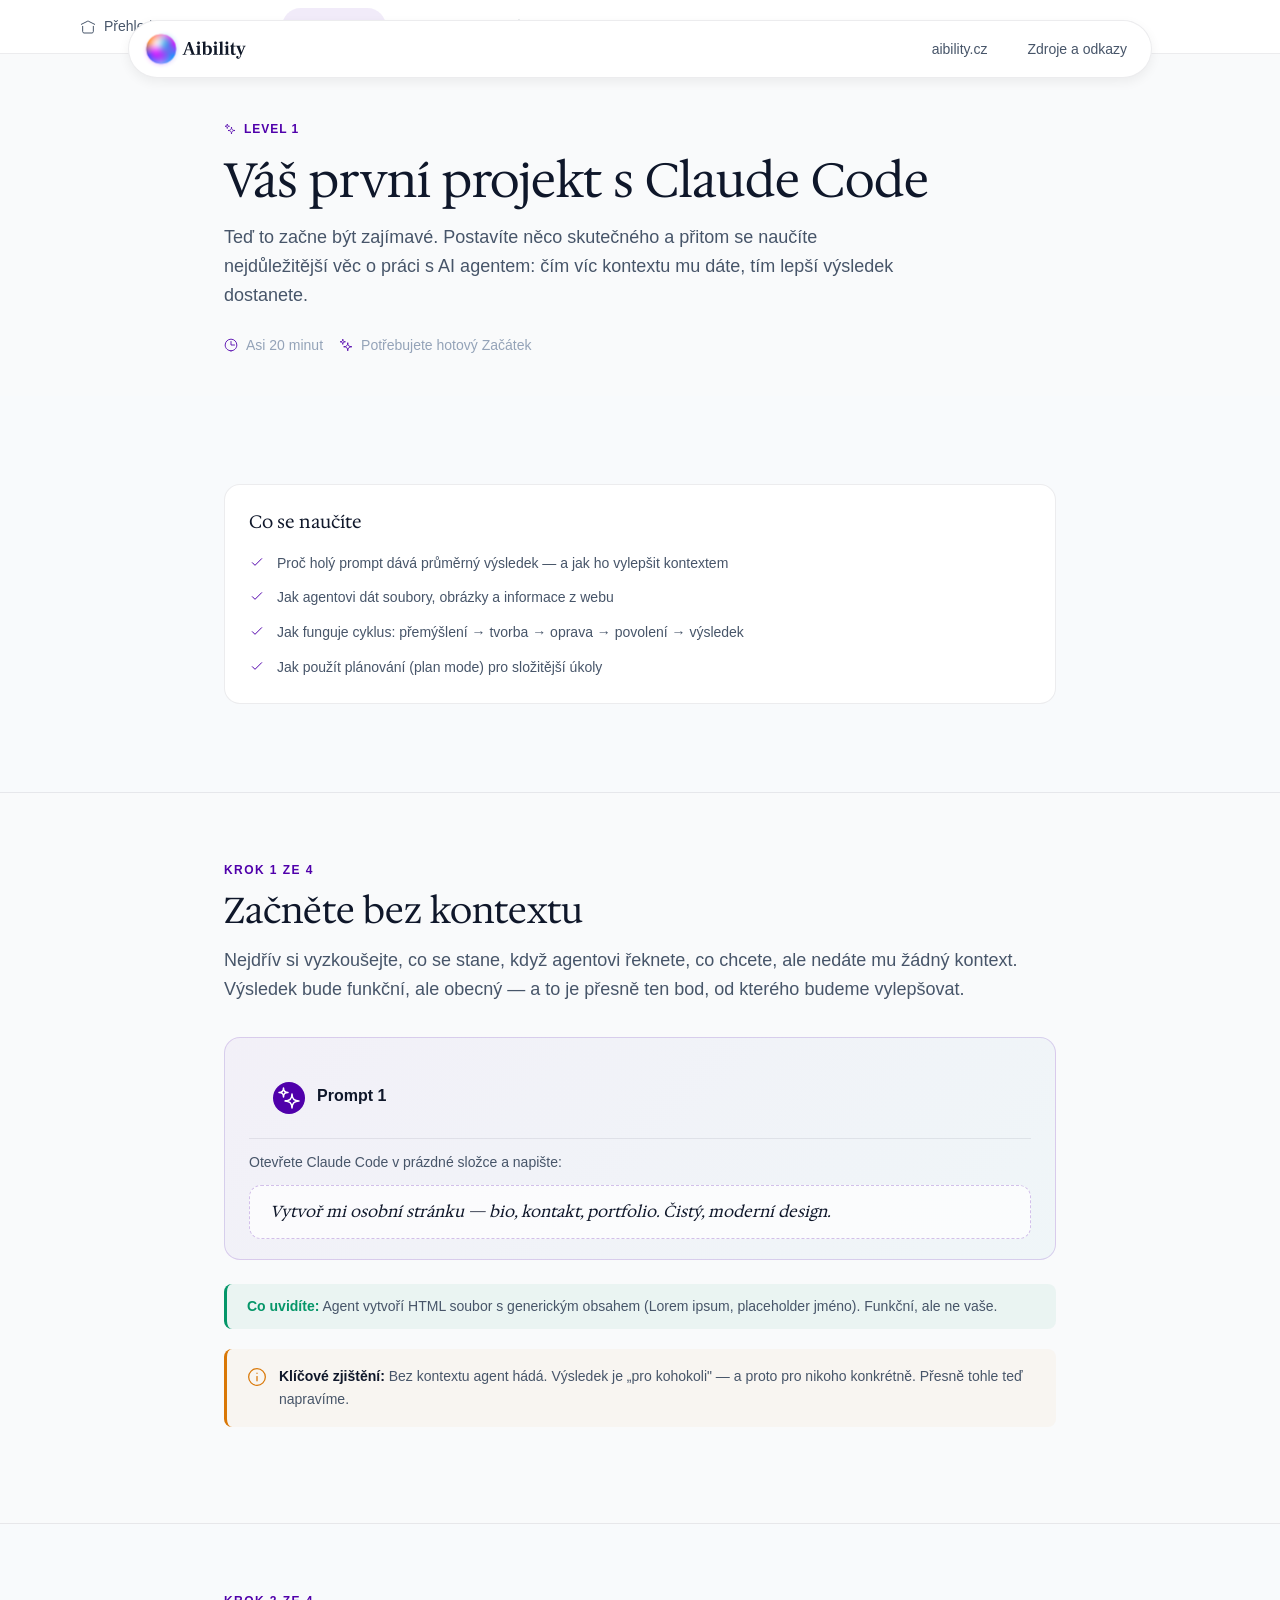
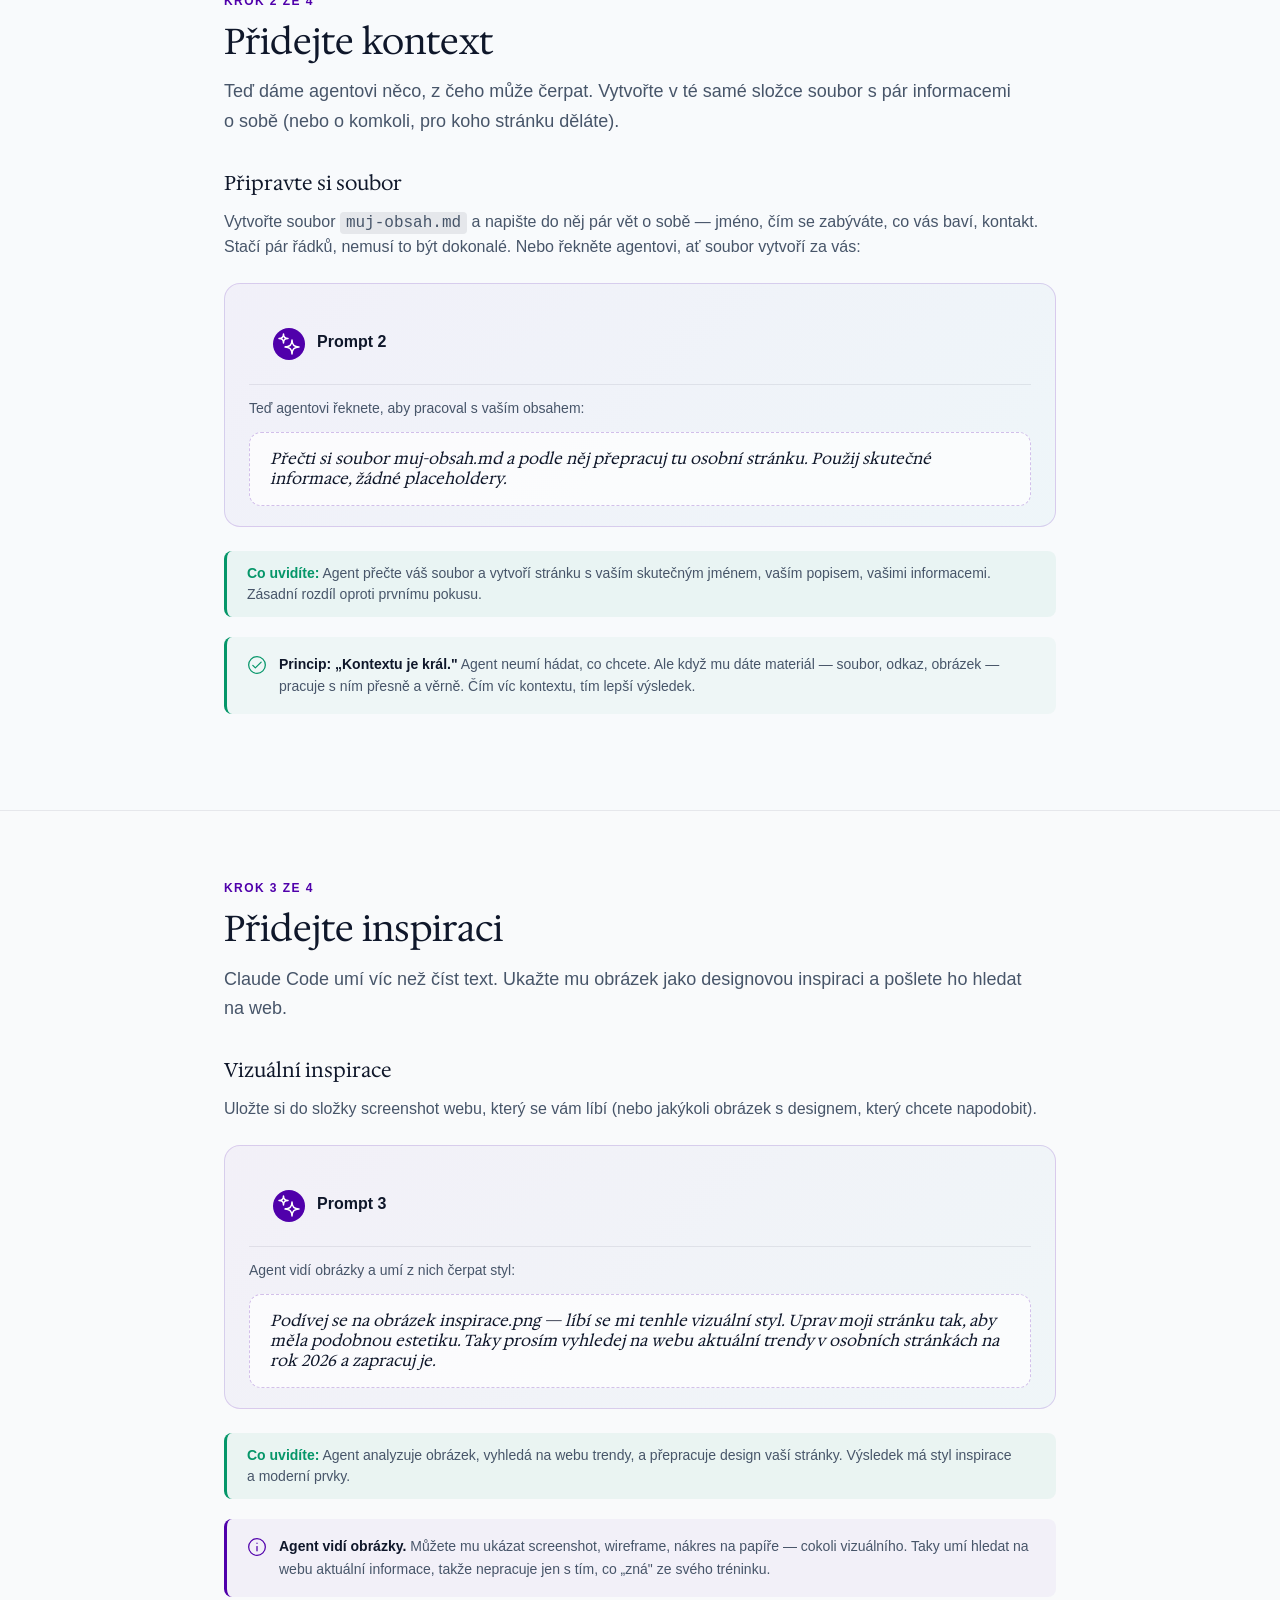
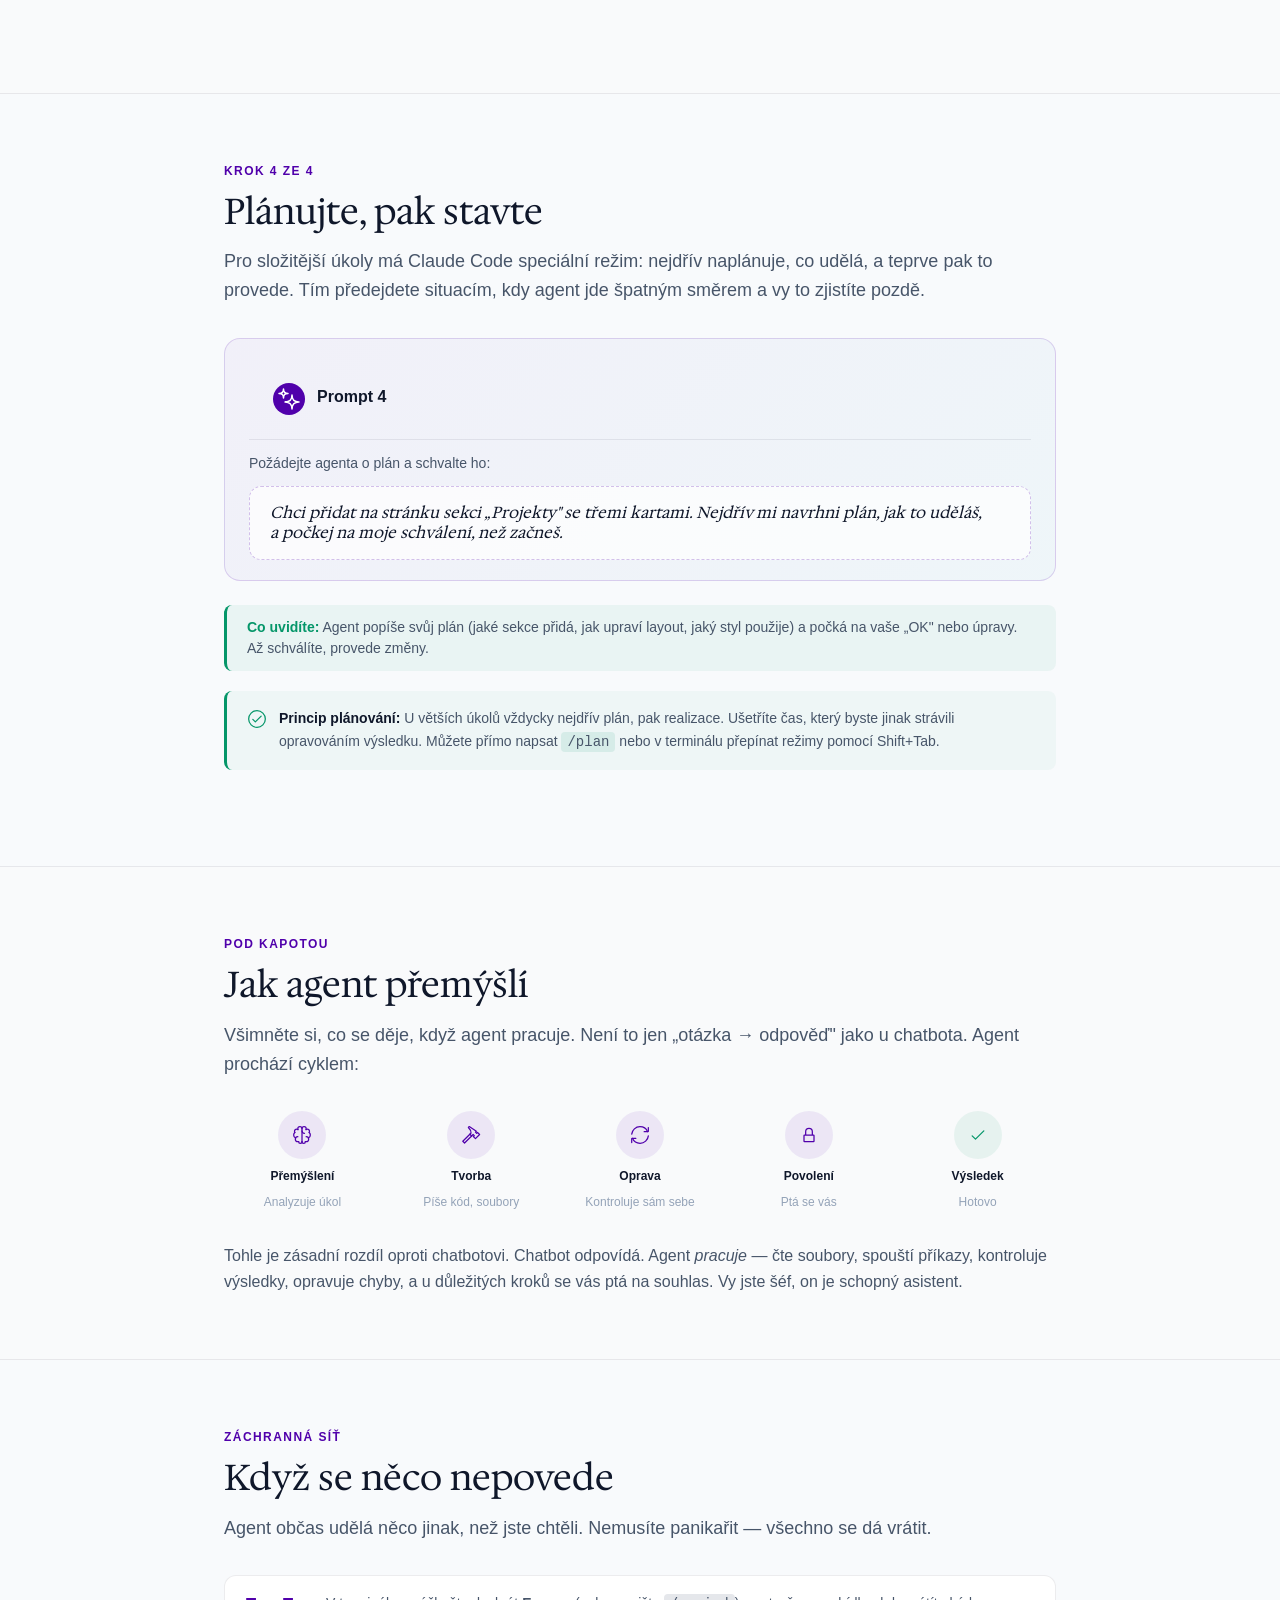
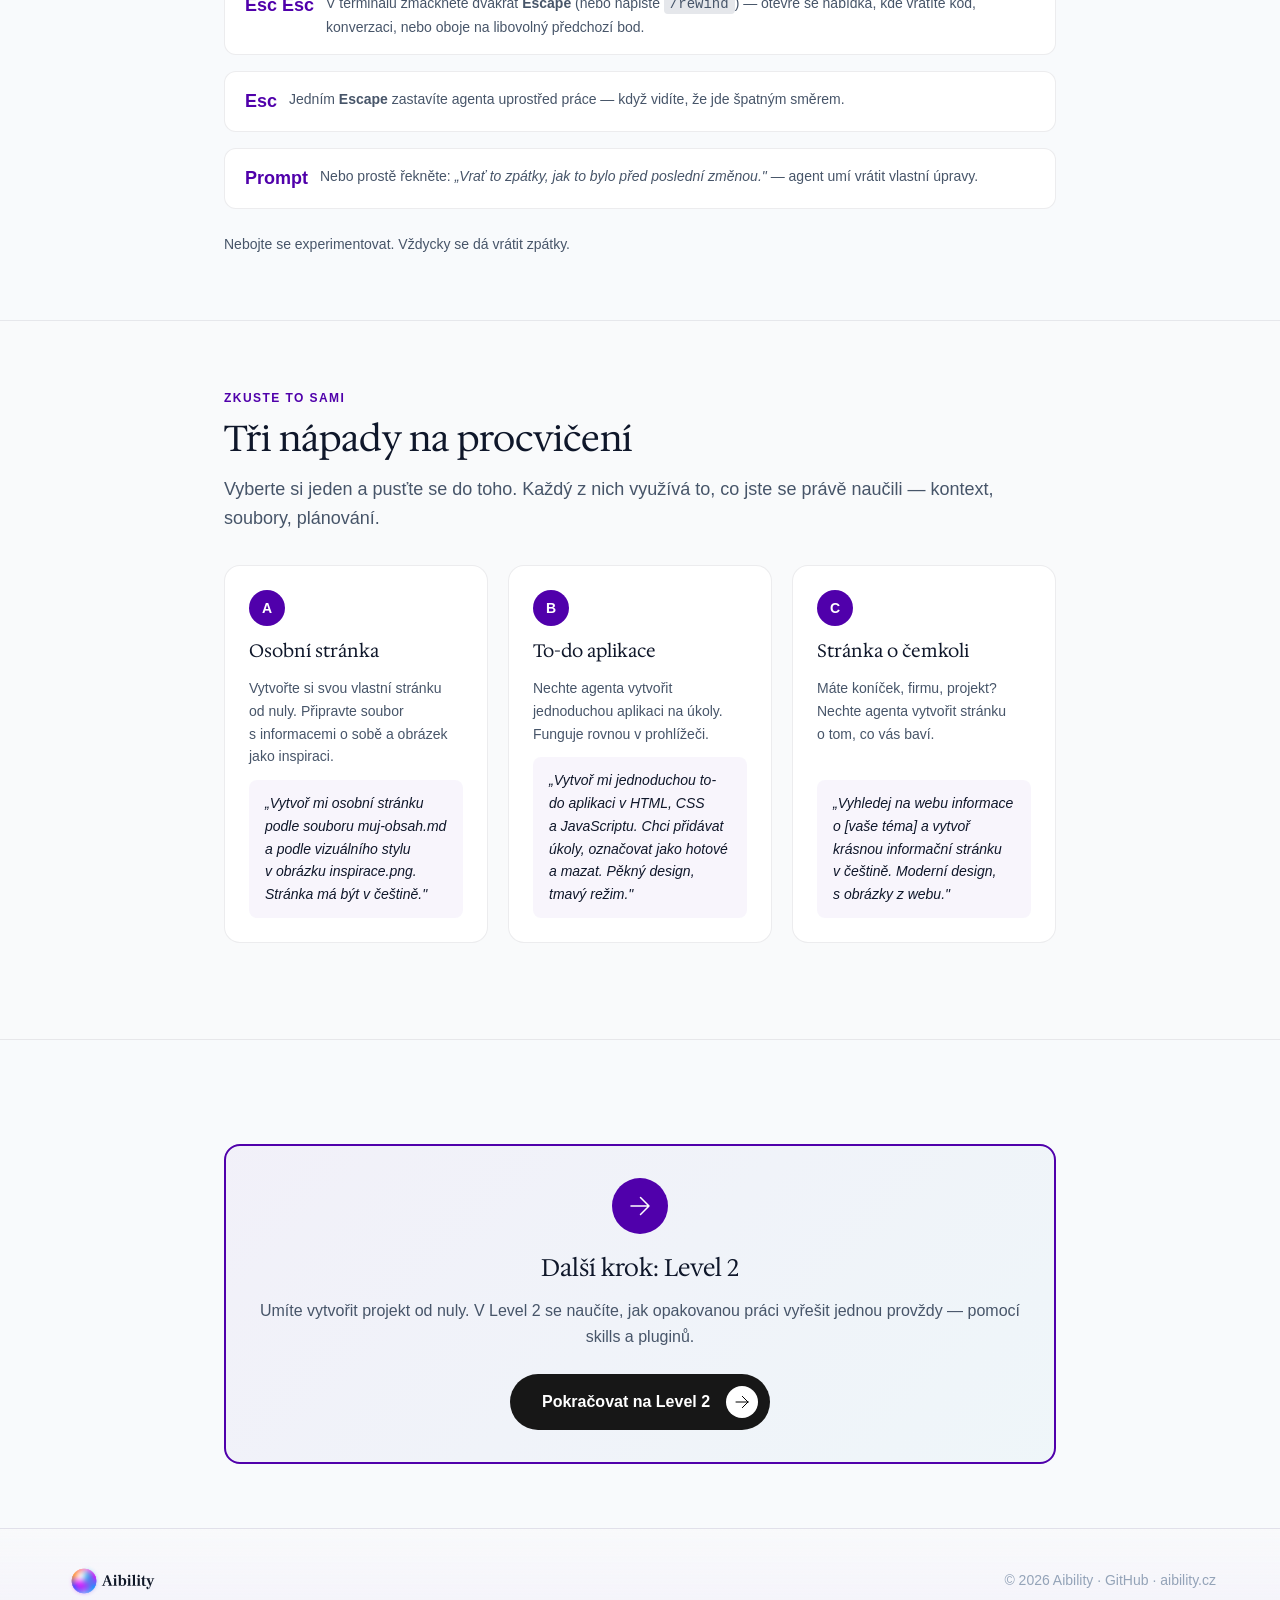
==== site/level-1/index.html @ 4fa399ca "fix(site): remove sticky positioning from site-nav The site-nav was sticky at top:60px but the heade" ====
<!DOCTYPE html>
<html lang="cs">
<head>
    <meta charset="UTF-8">
    <meta name="viewport" content="width=device-width, initial-scale=1.0">

    <title>Level 1: První projekt — Naučte se Claude Code | Aibility</title>
    <meta name="description" content="Za deset minut postavíte něco skutečného s Claude Code. Naučíte se, proč záleží na kontextu a jak agent přemýšlí.">

    <link rel="preload" href="../assets/css/styles.css" as="style">
    <link rel="preload" href="../assets/css/iconoir.css" as="style">
    <link rel="preconnect" href="https://fonts.googleapis.com">
    <link rel="preconnect" href="https://fonts.gstatic.com" crossorigin>

    <link rel="icon" type="image/png" href="../favicon.png" sizes="32x32">
    <link rel="apple-touch-icon" href="../apple-touch-icon.png">
    <meta name="theme-color" content="#0B1221">

    <meta property="og:type" content="website">
    <meta property="og:title" content="Level 1: První projekt — Naučte se Claude Code">
    <meta property="og:description" content="Za deset minut postavíte něco skutečného s Claude Code.">
    <meta property="og:site_name" content="Aibility">
    <meta property="og:locale" content="cs_CZ">

    <link href="https://fonts.googleapis.com/css2?family=Google+Sans+Flex:wght@400;500;600;700;800&family=Hedvig+Letters+Serif:opsz@12..24&display=swap" rel="stylesheet" media="print" onload="this.media='all'">
    <noscript>
        <link href="https://fonts.googleapis.com/css2?family=Google+Sans+Flex:wght@400;500;600;700;800&family=Hedvig+Letters+Serif:opsz@12..24&display=swap" rel="stylesheet">
    </noscript>

    <link rel="stylesheet" href="../assets/css/styles.css">
    <link rel="stylesheet" href="../assets/css/iconoir.css">

    <style>
        /* Site navigation */
        .site-nav { background: var(--color-bg-card); border-bottom: 1px solid var(--color-border); padding: var(--space-2) 0; }
        .site-nav__list { display: flex; gap: var(--space-1); list-style: none; margin: 0; padding: 0; overflow-x: auto; -webkit-overflow-scrolling: touch; }
        .site-nav__link { display: inline-flex; align-items: center; gap: var(--space-2); padding: var(--space-2) var(--space-4); border-radius: var(--radius-full); color: var(--color-text-secondary); font-size: var(--text-sm); font-weight: var(--font-medium); white-space: nowrap; transition: all var(--transition-fast); text-decoration: none; }
        .site-nav__link:hover { color: var(--color-text-primary); background: var(--color-bg-secondary); }
        .site-nav__link.is-active { color: var(--color-accent-primary); background: rgba(80, 0, 171, 0.08); font-weight: var(--font-semibold); }
        .site-nav__link i { font-size: var(--text-base); }

        /* Page hero */
        .page-hero { padding: var(--space-16) 0 var(--space-10); background: var(--color-bg-primary); }
        .page-hero__container { max-width: 880px; margin: 0 auto; padding: 0 var(--space-6); }
        .page-hero__eyebrow { display: inline-flex; align-items: center; gap: var(--space-2); color: var(--color-accent-primary); font-size: var(--text-xs); font-weight: var(--font-semibold); letter-spacing: 0.08em; text-transform: uppercase; margin-bottom: var(--space-4); }
        .page-hero__title { font-family: var(--font-family-headings); font-size: clamp(2rem, 4vw, 3rem); line-height: var(--leading-tight); color: var(--color-text-primary); margin: 0 0 var(--space-4); font-weight: var(--font-normal); }
        .page-hero__lead { font-size: var(--text-lg); line-height: var(--leading-relaxed); color: var(--color-text-secondary); margin: 0 0 var(--space-6); max-width: 680px; }
        .page-hero__meta { display: flex; flex-wrap: wrap; gap: var(--space-4); color: var(--color-text-tertiary); font-size: var(--text-sm); }
        .page-hero__meta-item { display: inline-flex; align-items: center; gap: var(--space-2); }
        .page-hero__meta-item i { color: var(--color-accent-primary); }

        /* Content sections */
        .content-section { padding: var(--space-16) 0; border-bottom: 1px solid var(--color-border); }
        .content-section:nth-child(even) { background: var(--color-bg-secondary); }
        .content-section__container { max-width: 880px; margin: 0 auto; padding: 0 var(--space-6); }
        .content-section__eyebrow { display: inline-block; color: var(--color-accent-primary); font-size: var(--text-xs); font-weight: var(--font-semibold); letter-spacing: 0.12em; text-transform: uppercase; margin-bottom: var(--space-3); }
        .content-section__title { font-family: var(--font-family-headings); font-size: clamp(1.5rem, 3vw, 2.25rem); line-height: var(--leading-tight); color: var(--color-text-primary); margin: 0 0 var(--space-4); font-weight: var(--font-normal); }
        .content-section__lead { font-size: var(--text-lg); line-height: var(--leading-relaxed); color: var(--color-text-secondary); margin: 0 0 var(--space-8); }
        .sub-heading { font-family: var(--font-family-headings); font-size: var(--text-xl); color: var(--color-text-primary); margin: var(--space-8) 0 var(--space-3); font-weight: var(--font-normal); }

        /* Callout, prompt card, code blocks, expected — same as zacatek */
        .callout { display: flex; gap: var(--space-3); align-items: flex-start; padding: var(--space-4) var(--space-5); background: rgba(80, 0, 171, 0.04); border-left: 3px solid var(--color-accent-primary); border-radius: var(--radius-md); margin-bottom: var(--space-8); }
        .callout--success { background: rgba(5, 150, 105, 0.04); border-left-color: var(--color-success); }
        .callout--warning { background: rgba(217, 119, 6, 0.04); border-left-color: var(--color-warning); }
        .callout i { color: var(--color-accent-primary); font-size: var(--text-xl); flex-shrink: 0; margin-top: 2px; }
        .callout--success i { color: var(--color-success); }
        .callout--warning i { color: var(--color-warning); }
        .callout p { margin: 0; color: var(--color-text-secondary); font-size: var(--text-sm); line-height: var(--leading-relaxed); }
        .callout strong { color: var(--color-text-primary); }

        .prompt-card { margin: var(--space-6) 0; padding: var(--space-5) var(--space-6); background: linear-gradient(135deg, rgba(80, 0, 171, 0.04) 0%, rgba(8, 145, 178, 0.04) 100%); border: 1px solid rgba(80, 0, 171, 0.16); border-radius: var(--radius-xl); }
        .prompt-card__header { display: flex; align-items: center; gap: var(--space-3); margin-bottom: var(--space-3); }
        .prompt-card__icon { display: inline-flex; align-items: center; justify-content: center; width: 32px; height: 32px; background: var(--color-accent-primary); color: white; border-radius: var(--radius-full); font-size: var(--text-lg); flex-shrink: 0; }
        .prompt-card__title { font-weight: var(--font-semibold); color: var(--color-text-primary); font-size: var(--text-base); }
        .prompt-card__desc { color: var(--color-text-secondary); font-size: var(--text-sm); line-height: var(--leading-relaxed); margin: 0 0 var(--space-3); }
        .prompt-card__text { margin: 0; padding: var(--space-4) var(--space-5); background: rgba(255, 255, 255, 0.7); border: 1px dashed rgba(80, 0, 171, 0.24); border-radius: var(--radius-lg); font-family: var(--font-family-headings); font-size: var(--text-base); line-height: var(--leading-snug); color: var(--color-text-primary); font-style: italic; }

        .expected { margin: var(--space-2) 0 var(--space-5); padding: var(--space-3) var(--space-5); background: rgba(5, 150, 105, 0.06); border-left: 3px solid var(--color-success); border-radius: var(--radius-md); font-size: var(--text-sm); color: var(--color-text-secondary); }
        .expected strong { color: var(--color-success); }

        /* Learning summary box */
        .learn-box { margin: var(--space-6) 0; padding: var(--space-6); background: var(--color-bg-card); border: 1px solid var(--color-border); border-radius: var(--radius-xl); }
        .learn-box__title { font-family: var(--font-family-headings); font-size: var(--text-lg); color: var(--color-text-primary); margin: 0 0 var(--space-4); font-weight: var(--font-normal); }
        .learn-box__list { list-style: none; margin: 0; padding: 0; display: flex; flex-direction: column; gap: var(--space-3); }
        .learn-box__list li { display: flex; align-items: flex-start; gap: var(--space-3); color: var(--color-text-secondary); font-size: var(--text-sm); line-height: var(--leading-relaxed); }
        .learn-box__list li i { color: var(--color-accent-primary); font-size: var(--text-base); flex-shrink: 0; margin-top: 2px; }

        /* Try it cards */
        .try-grid { display: grid; grid-template-columns: repeat(3, 1fr); gap: var(--space-5); margin: var(--space-8) 0; }
        @media (max-width: 768px) { .try-grid { grid-template-columns: 1fr; } }
        .try-card { padding: var(--space-6); background: var(--color-bg-card); border: 1px solid var(--color-border); border-radius: var(--radius-xl); display: flex; flex-direction: column; gap: var(--space-3); }
        .try-card__letter { display: flex; align-items: center; justify-content: center; width: 36px; height: 36px; border-radius: var(--radius-full); background: var(--color-accent-primary); color: white; font-weight: var(--font-bold); font-size: var(--text-sm); }
        .try-card__title { font-family: var(--font-family-headings); font-size: var(--text-lg); color: var(--color-text-primary); margin: 0; font-weight: var(--font-normal); }
        .try-card__desc { color: var(--color-text-secondary); font-size: var(--text-sm); line-height: var(--leading-relaxed); margin: 0; flex: 1; }
        .try-card__prompt { margin: 0; padding: var(--space-3) var(--space-4); background: rgba(80, 0, 171, 0.04); border-radius: var(--radius-md); font-size: var(--text-sm); color: var(--color-text-primary); font-style: italic; line-height: var(--leading-relaxed); }

        /* Next step box */
        .next-step { margin-top: var(--space-10); padding: var(--space-8); background: linear-gradient(135deg, rgba(80, 0, 171, 0.04) 0%, rgba(8, 145, 178, 0.04) 100%); border: 2px solid var(--color-accent-primary); border-radius: var(--radius-xl); text-align: center; }
        .next-step__icon { display: inline-flex; align-items: center; justify-content: center; width: 56px; height: 56px; background: var(--color-accent-primary); color: white; border-radius: var(--radius-full); font-size: var(--text-2xl); margin-bottom: var(--space-4); }
        .next-step__title { font-family: var(--font-family-headings); font-size: var(--text-2xl); color: var(--color-text-primary); margin: 0 0 var(--space-3); font-weight: var(--font-normal); }
        .next-step__desc { font-size: var(--text-base); color: var(--color-text-secondary); margin: 0 0 var(--space-6); line-height: var(--leading-relaxed); }
    </style>
</head>
<body>
    <a href="#main-content" class="skip-link">Přeskočit na obsah</a>

    <header class="header" id="header">
        <div class="header__container container">
            <div class="header__left">
                <a href="../" class="header__logo" aria-label="Aibility">
                    <img src="../assets/img/aibility-logo.svg" alt="Aibility" class="header__logo-img" width="120" height="40" fetchpriority="high">
                </a>
            </div>
            <nav class="header__nav" aria-label="Hlavní navigace">
                <ul class="header__nav-list">
                    <li><a href="https://aibility.cz" class="header__nav-item" target="_blank" rel="noopener">aibility.cz</a></li>
                    <li><a href="../resources/" class="header__nav-item">Zdroje a&nbsp;odkazy</a></li>
                </ul>
            </nav>
        </div>
    </header>

    <nav class="site-nav" aria-label="Průvodce">
        <div class="container">
            <ul class="site-nav__list">
                <li><a href="../" class="site-nav__link"><i class="iconoir-home"></i> Přehled</a></li>
                <li><a href="../zacatek/" class="site-nav__link"><i class="iconoir-play"></i> Začátek</a></li>
                <li><a href="./" class="site-nav__link is-active"><i class="iconoir-sparks"></i> Level 1</a></li>
                <li><a href="../level-2/" class="site-nav__link"><i class="iconoir-puzzle"></i> Level 2</a></li>
                <li><a href="../level-3/" class="site-nav__link"><i class="iconoir-settings"></i> Level 3</a></li>
                <li><a href="../resources/" class="site-nav__link"><i class="iconoir-bookmark"></i> Zdroje</a></li>
            </ul>
        </div>
    </nav>

    <main id="main-content" tabindex="-1">
        <section class="page-hero">
            <div class="page-hero__container">
                <span class="page-hero__eyebrow"><i class="iconoir-sparks"></i> Level 1</span>
                <h1 class="page-hero__title">Váš první projekt s&nbsp;Claude&nbsp;Code</h1>
                <p class="page-hero__lead">
                    Teď to začne být zajímavé. Postavíte něco skutečného a&nbsp;přitom se naučíte nejdůležitější věc o&nbsp;práci s&nbsp;AI agentem: čím víc kontextu mu dáte, tím lepší výsledek dostanete.
                </p>
                <div class="page-hero__meta">
                    <span class="page-hero__meta-item"><i class="iconoir-clock"></i> Asi 20 minut</span>
                    <span class="page-hero__meta-item"><i class="iconoir-sparks"></i> Potřebujete hotový Začátek</span>
                </div>
            </div>
        </section>

        <!-- What you'll learn -->
        <section class="content-section">
            <div class="content-section__container">
                <div class="learn-box">
                    <h2 class="learn-box__title">Co se naučíte</h2>
                    <ul class="learn-box__list">
                        <li><i class="iconoir-check"></i> Proč holý prompt dává průměrný výsledek&nbsp;— a&nbsp;jak ho vylepšit kontextem</li>
                        <li><i class="iconoir-check"></i> Jak agentovi dát soubory, obrázky a&nbsp;informace z&nbsp;webu</li>
                        <li><i class="iconoir-check"></i> Jak funguje cyklus: přemýšlení → tvorba → oprava → povolení → výsledek</li>
                        <li><i class="iconoir-check"></i> Jak použít plánování (plan mode) pro složitější úkoly</li>
                    </ul>
                </div>
            </div>
        </section>

        <!-- Step 1: Bare prompt -->
        <section class="content-section">
            <div class="content-section__container">
                <span class="content-section__eyebrow">Krok 1 ze 4</span>
                <h2 class="content-section__title">Začněte bez kontextu</h2>
                <p class="content-section__lead">
                    Nejdřív si vyzkoušejte, co se stane, když agentovi řeknete, co chcete, ale nedáte mu žádný kontext. Výsledek bude funkční, ale obecný&nbsp;— a&nbsp;to je přesně ten bod, od kterého budeme vylepšovat.
                </p>

                <div class="prompt-card">
                    <div class="prompt-card__header">
                        <div class="prompt-card__icon"><i class="iconoir-sparks"></i></div>
                        <span class="prompt-card__title">Prompt 1</span>
                    </div>
                    <p class="prompt-card__desc">Otevřete Claude&nbsp;Code v&nbsp;prázdné složce a&nbsp;napište:</p>
                    <p class="prompt-card__text">Vytvoř mi osobní stránku — bio, kontakt, portfolio. Čistý, moderní design.</p>
                </div>

                <div class="expected"><strong>Co uvidíte:</strong> Agent vytvoří HTML soubor s&nbsp;generickým obsahem (Lorem ipsum, placeholder jméno). Funkční, ale ne vaše.</div>

                <div class="callout callout--warning">
                    <i class="iconoir-info-circle"></i>
                    <p><strong>Klíčové zjištění:</strong> Bez kontextu agent hádá. Výsledek je „pro kohokoli" — a&nbsp;proto pro nikoho konkrétně. Přesně tohle teď napravíme.</p>
                </div>
            </div>
        </section>

        <!-- Step 2: Add context -->
        <section class="content-section">
            <div class="content-section__container">
                <span class="content-section__eyebrow">Krok 2 ze 4</span>
                <h2 class="content-section__title">Přidejte kontext</h2>
                <p class="content-section__lead">
                    Teď dáme agentovi něco, z&nbsp;čeho může čerpat. Vytvořte v&nbsp;té samé složce soubor s&nbsp;pár informacemi o&nbsp;sobě (nebo o&nbsp;komkoli, pro koho stránku děláte).
                </p>

                <h3 class="sub-heading">Připravte si soubor</h3>
                <p style="color: var(--color-text-secondary); margin-bottom: var(--space-4);">Vytvořte soubor <code style="background: var(--code-bg); padding: 2px 6px; border-radius: 4px;">muj-obsah.md</code> a&nbsp;napište do něj pár vět o&nbsp;sobě&nbsp;— jméno, čím se zabýváte, co vás baví, kontakt. Stačí pár řádků, nemusí to být dokonalé. Nebo řekněte agentovi, ať soubor vytvoří za vás:</p>

                <div class="prompt-card">
                    <div class="prompt-card__header">
                        <div class="prompt-card__icon"><i class="iconoir-sparks"></i></div>
                        <span class="prompt-card__title">Prompt 2</span>
                    </div>
                    <p class="prompt-card__desc">Teď agentovi řeknete, aby pracoval s&nbsp;vaším obsahem:</p>
                    <p class="prompt-card__text">Přečti si soubor muj-obsah.md a&nbsp;podle něj přepracuj tu osobní stránku. Použij skutečné informace, žádné placeholdery.</p>
                </div>

                <div class="expected"><strong>Co uvidíte:</strong> Agent přečte váš soubor a&nbsp;vytvoří stránku s&nbsp;vaším skutečným jménem, vaším popisem, vašimi informacemi. Zásadní rozdíl oproti prvnímu pokusu.</div>

                <div class="callout callout--success">
                    <i class="iconoir-check-circle"></i>
                    <p><strong>Princip: „Kontextu je král."</strong> Agent neumí hádat, co chcete. Ale když mu dáte materiál — soubor, odkaz, obrázek — pracuje s&nbsp;ním přesně a&nbsp;věrně. Čím víc kontextu, tím lepší výsledek.</p>
                </div>
            </div>
        </section>

        <!-- Step 3: Add image + web search -->
        <section class="content-section">
            <div class="content-section__container">
                <span class="content-section__eyebrow">Krok 3 ze 4</span>
                <h2 class="content-section__title">Přidejte inspiraci</h2>
                <p class="content-section__lead">
                    Claude&nbsp;Code umí víc než číst text. Ukažte mu obrázek jako designovou inspiraci a&nbsp;pošlete ho hledat na&nbsp;web.
                </p>

                <h3 class="sub-heading">Vizuální inspirace</h3>
                <p style="color: var(--color-text-secondary); margin-bottom: var(--space-4);">Uložte si do složky screenshot webu, který se vám líbí (nebo jakýkoli obrázek s&nbsp;designem, který chcete napodobit).</p>

                <div class="prompt-card">
                    <div class="prompt-card__header">
                        <div class="prompt-card__icon"><i class="iconoir-sparks"></i></div>
                        <span class="prompt-card__title">Prompt 3</span>
                    </div>
                    <p class="prompt-card__desc">Agent vidí obrázky a&nbsp;umí z&nbsp;nich čerpat styl:</p>
                    <p class="prompt-card__text">Podívej se na obrázek inspirace.png — líbí se mi tenhle vizuální styl. Uprav moji stránku tak, aby měla podobnou estetiku. Taky prosím vyhledej na webu aktuální trendy v&nbsp;osobních stránkách na rok 2026 a&nbsp;zapracuj je.</p>
                </div>

                <div class="expected"><strong>Co uvidíte:</strong> Agent analyzuje obrázek, vyhledá na webu trendy, a&nbsp;přepracuje design vaší stránky. Výsledek má styl inspirace a&nbsp;moderní prvky.</div>

                <div class="callout">
                    <i class="iconoir-info-circle"></i>
                    <p><strong>Agent vidí obrázky.</strong> Můžete mu ukázat screenshot, wireframe, nákres na papíře — cokoli vizuálního. Taky umí hledat na webu aktuální informace, takže nepracuje jen s&nbsp;tím, co „zná" ze svého tréninku.</p>
                </div>
            </div>
        </section>

        <!-- Step 4: Plan mode -->
        <section class="content-section">
            <div class="content-section__container">
                <span class="content-section__eyebrow">Krok 4 ze 4</span>
                <h2 class="content-section__title">Plánujte, pak stavte</h2>
                <p class="content-section__lead">
                    Pro složitější úkoly má Claude&nbsp;Code speciální režim: nejdřív naplánuje, co udělá, a&nbsp;teprve pak to provede. Tím předejdete situacím, kdy agent jde špatným směrem a&nbsp;vy to zjistíte pozdě.
                </p>

                <div class="prompt-card">
                    <div class="prompt-card__header">
                        <div class="prompt-card__icon"><i class="iconoir-sparks"></i></div>
                        <span class="prompt-card__title">Prompt 4</span>
                    </div>
                    <p class="prompt-card__desc">Požádejte agenta o&nbsp;plán a&nbsp;schvalte ho:</p>
                    <p class="prompt-card__text">Chci přidat na stránku sekci „Projekty" se třemi kartami. Nejdřív mi navrhni plán, jak to uděláš, a&nbsp;počkej na moje schválení, než začneš.</p>
                </div>

                <div class="expected"><strong>Co uvidíte:</strong> Agent popíše svůj plán (jaké sekce přidá, jak upraví layout, jaký styl použije) a&nbsp;počká na vaše „OK" nebo úpravy. Až schválíte, provede změny.</div>

                <div class="callout callout--success">
                    <i class="iconoir-check-circle"></i>
                    <p><strong>Princip plánování:</strong> U&nbsp;větších úkolů vždycky nejdřív plán, pak realizace. Ušetříte čas, který byste jinak strávili opravováním výsledku. Můžete přímo napsat <code style="background: rgba(5, 150, 105, 0.1); padding: 2px 6px; border-radius: 4px;">/plan</code> nebo v&nbsp;terminálu přepínat režimy pomocí Shift+Tab.</p>
                </div>
            </div>
        </section>

        <!-- How the agent works -->
        <section class="content-section">
            <div class="content-section__container">
                <span class="content-section__eyebrow">Pod kapotou</span>
                <h2 class="content-section__title">Jak agent přemýšlí</h2>
                <p class="content-section__lead">
                    Všimněte si, co se děje, když agent pracuje. Není to jen „otázka → odpověď" jako u&nbsp;chatbota. Agent prochází cyklem:
                </p>

                <div style="display: grid; grid-template-columns: repeat(5, 1fr); gap: var(--space-3); margin: var(--space-8) 0; text-align: center;">
                    <div style="display: flex; flex-direction: column; align-items: center; gap: var(--space-2);">
                        <div style="width: 48px; height: 48px; border-radius: var(--radius-full); background: rgba(80, 0, 171, 0.08); display: flex; align-items: center; justify-content: center; color: var(--color-accent-primary); font-size: var(--text-xl);"><i class="iconoir-brain"></i></div>
                        <span style="font-size: var(--text-xs); font-weight: var(--font-semibold); color: var(--color-text-primary);">Přemýšlení</span>
                        <span style="font-size: var(--text-xs); color: var(--color-text-tertiary);">Analyzuje úkol</span>
                    </div>
                    <div style="display: flex; flex-direction: column; align-items: center; gap: var(--space-2);">
                        <div style="width: 48px; height: 48px; border-radius: var(--radius-full); background: rgba(80, 0, 171, 0.08); display: flex; align-items: center; justify-content: center; color: var(--color-accent-primary); font-size: var(--text-xl);"><i class="iconoir-hammer"></i></div>
                        <span style="font-size: var(--text-xs); font-weight: var(--font-semibold); color: var(--color-text-primary);">Tvorba</span>
                        <span style="font-size: var(--text-xs); color: var(--color-text-tertiary);">Píše kód, soubory</span>
                    </div>
                    <div style="display: flex; flex-direction: column; align-items: center; gap: var(--space-2);">
                        <div style="width: 48px; height: 48px; border-radius: var(--radius-full); background: rgba(80, 0, 171, 0.08); display: flex; align-items: center; justify-content: center; color: var(--color-accent-primary); font-size: var(--text-xl);"><i class="iconoir-refresh-double"></i></div>
                        <span style="font-size: var(--text-xs); font-weight: var(--font-semibold); color: var(--color-text-primary);">Oprava</span>
                        <span style="font-size: var(--text-xs); color: var(--color-text-tertiary);">Kontroluje sám sebe</span>
                    </div>
                    <div style="display: flex; flex-direction: column; align-items: center; gap: var(--space-2);">
                        <div style="width: 48px; height: 48px; border-radius: var(--radius-full); background: rgba(80, 0, 171, 0.08); display: flex; align-items: center; justify-content: center; color: var(--color-accent-primary); font-size: var(--text-xl);"><i class="iconoir-lock"></i></div>
                        <span style="font-size: var(--text-xs); font-weight: var(--font-semibold); color: var(--color-text-primary);">Povolení</span>
                        <span style="font-size: var(--text-xs); color: var(--color-text-tertiary);">Ptá se vás</span>
                    </div>
                    <div style="display: flex; flex-direction: column; align-items: center; gap: var(--space-2);">
                        <div style="width: 48px; height: 48px; border-radius: var(--radius-full); background: rgba(5, 150, 105, 0.08); display: flex; align-items: center; justify-content: center; color: var(--color-success); font-size: var(--text-xl);"><i class="iconoir-check"></i></div>
                        <span style="font-size: var(--text-xs); font-weight: var(--font-semibold); color: var(--color-text-primary);">Výsledek</span>
                        <span style="font-size: var(--text-xs); color: var(--color-text-tertiary);">Hotovo</span>
                    </div>
                </div>

                <p style="color: var(--color-text-secondary); line-height: var(--leading-relaxed);">
                    Tohle je zásadní rozdíl oproti chatbotovi. Chatbot odpovídá. Agent <em>pracuje</em>&nbsp;— čte soubory, spouští příkazy, kontroluje výsledky, opravuje chyby, a&nbsp;u&nbsp;důležitých kroků se vás ptá na&nbsp;souhlas. Vy jste šéf, on je schopný asistent.
                </p>
            </div>
        </section>

        <!-- Undo / rewind -->
        <section class="content-section">
            <div class="content-section__container">
                <span class="content-section__eyebrow">Záchranná síť</span>
                <h2 class="content-section__title">Když se něco nepovede</h2>
                <p class="content-section__lead">
                    Agent občas udělá něco jinak, než jste chtěli. Nemusíte panikařit&nbsp;— všechno se dá vrátit.
                </p>

                <div style="display: flex; flex-direction: column; gap: var(--space-4); margin: var(--space-6) 0;">
                    <div style="display: flex; align-items: flex-start; gap: var(--space-3); padding: var(--space-4) var(--space-5); background: var(--color-bg-card); border: 1px solid var(--color-border); border-radius: var(--radius-lg);">
                        <span style="font-weight: var(--font-bold); color: var(--color-accent-primary); font-size: var(--text-lg); flex-shrink: 0;">Esc Esc</span>
                        <span style="color: var(--color-text-secondary); font-size: var(--text-sm); line-height: var(--leading-relaxed);">V&nbsp;terminálu zmáčkněte dvakrát <strong>Escape</strong> (nebo napište <code style="background: var(--code-bg); padding: 2px 6px; border-radius: 4px;">/rewind</code>)&nbsp;— otevře se nabídka, kde vrátíte kód, konverzaci, nebo oboje na&nbsp;libovolný předchozí bod.</span>
                    </div>
                    <div style="display: flex; align-items: flex-start; gap: var(--space-3); padding: var(--space-4) var(--space-5); background: var(--color-bg-card); border: 1px solid var(--color-border); border-radius: var(--radius-lg);">
                        <span style="font-weight: var(--font-bold); color: var(--color-accent-primary); font-size: var(--text-lg); flex-shrink: 0;">Esc</span>
                        <span style="color: var(--color-text-secondary); font-size: var(--text-sm); line-height: var(--leading-relaxed);">Jedním <strong>Escape</strong> zastavíte agenta uprostřed práce&nbsp;— když vidíte, že jde špatným směrem.</span>
                    </div>
                    <div style="display: flex; align-items: flex-start; gap: var(--space-3); padding: var(--space-4) var(--space-5); background: var(--color-bg-card); border: 1px solid var(--color-border); border-radius: var(--radius-lg);">
                        <span style="font-weight: var(--font-bold); color: var(--color-accent-primary); font-size: var(--text-lg); flex-shrink: 0;">Prompt</span>
                        <span style="color: var(--color-text-secondary); font-size: var(--text-sm); line-height: var(--leading-relaxed);">Nebo prostě řekněte: <em>„Vrať to zpátky, jak to bylo před poslední změnou."</em>&nbsp;— agent umí vrátit vlastní úpravy.</span>
                    </div>
                </div>

                <p style="color: var(--color-text-secondary); font-size: var(--text-sm); line-height: var(--leading-relaxed);">
                    Nebojte se experimentovat. Vždycky se dá vrátit zpátky.
                </p>
            </div>
        </section>

        <!-- Try it yourself -->
        <section class="content-section">
            <div class="content-section__container">
                <span class="content-section__eyebrow">Zkuste to sami</span>
                <h2 class="content-section__title">Tři nápady na&nbsp;procvičení</h2>
                <p class="content-section__lead">
                    Vyberte si jeden a&nbsp;pusťte se do toho. Každý z&nbsp;nich využívá to, co jste se právě naučili&nbsp;— kontext, soubory, plánování.
                </p>

                <div class="try-grid">
                    <article class="try-card">
                        <div class="try-card__letter">A</div>
                        <h3 class="try-card__title">Osobní stránka</h3>
                        <p class="try-card__desc">Vytvořte si svou vlastní stránku od&nbsp;nuly. Připravte soubor s&nbsp;informacemi o&nbsp;sobě a&nbsp;obrázek jako inspiraci.</p>
                        <p class="try-card__prompt">„Vytvoř mi osobní stránku podle souboru muj-obsah.md a&nbsp;podle vizuálního stylu v&nbsp;obrázku inspirace.png. Stránka má být v&nbsp;češtině."</p>
                    </article>

                    <article class="try-card">
                        <div class="try-card__letter">B</div>
                        <h3 class="try-card__title">To-do aplikace</h3>
                        <p class="try-card__desc">Nechte agenta vytvořit jednoduchou aplikaci na&nbsp;úkoly. Funguje rovnou v&nbsp;prohlížeči.</p>
                        <p class="try-card__prompt">„Vytvoř mi jednoduchou to-do aplikaci v&nbsp;HTML, CSS a&nbsp;JavaScriptu. Chci přidávat úkoly, označovat jako hotové a&nbsp;mazat. Pěkný design, tmavý režim."</p>
                    </article>

                    <article class="try-card">
                        <div class="try-card__letter">C</div>
                        <h3 class="try-card__title">Stránka o&nbsp;čemkoli</h3>
                        <p class="try-card__desc">Máte koníček, firmu, projekt? Nechte agenta vytvořit stránku o&nbsp;tom, co&nbsp;vás baví.</p>
                        <p class="try-card__prompt">„Vyhledej na webu informace o&nbsp;[vaše téma] a&nbsp;vytvoř krásnou informační stránku v&nbsp;češtině. Moderní design, s&nbsp;obrázky z&nbsp;webu."</p>
                    </article>
                </div>
            </div>
        </section>

        <!-- Next step -->
        <section class="content-section" style="border-bottom: none;">
            <div class="content-section__container">
                <div class="next-step">
                    <div class="next-step__icon"><i class="iconoir-arrow-right"></i></div>
                    <h3 class="next-step__title">Další krok: Level&nbsp;2</h3>
                    <p class="next-step__desc">
                        Umíte vytvořit projekt od&nbsp;nuly. V&nbsp;Level&nbsp;2 se naučíte, jak opakovanou práci vyřešit jednou provždy&nbsp;— pomocí skills a&nbsp;pluginů.
                    </p>
                    <a href="../level-2/" class="btn btn--primary btn--lg">
                        Pokračovat na Level 2
                        <i class="iconoir-arrow-right btn__icon"></i>
                    </a>
                </div>
            </div>
        </section>
    </main>

    <footer class="footer" id="footer">
        <div class="container footer__container">
            <div class="footer__logo">
                <img src="../assets/img/aibility-logo.svg" alt="Aibility" class="footer__logo-img" loading="lazy" width="120" height="40">
            </div>
            <p class="footer__copyright">© 2026 Aibility · <a href="https://github.com/aibilitycz/claude-code-90-webinar" target="_blank" rel="noopener" style="color: inherit;">GitHub</a> · <a href="https://aibility.cz" target="_blank" rel="noopener" style="color: inherit;">aibility.cz</a></p>
        </div>
    </footer>

    <script src="../assets/js/prework.js" defer></script>
</body>
</html>
---- site/assets/css/styles.css ----
/* ==========================================================================
   Aibility Design System
   Source: aibility-pages sibling repo (../../aibility-pages/css/styles.css)
   To update: re-copy from sibling. Do not edit in place — keep in sync.
   ========================================================================== */

/* ==========================================================================
   Design Tokens (CSS Custom Properties)
   ========================================================================== */

:root {
    /* Typography - shared across themes */
    --font-family: "Google Sans Flex", sans-serif;
    --font-family-headings: "Hedvig Letters Serif", serif;
    
    /* Font Sizes */
    --text-xs: 0.75rem;      /* 12px */
    --text-sm: 0.875rem;     /* 14px */
    --text-base: 1rem;       /* 16px */
    --text-lg: 1.125rem;     /* 18px */
    --text-xl: 1.25rem;      /* 20px */
    --text-2xl: 1.5rem;      /* 24px */
    --text-3xl: 1.875rem;    /* 30px */
    --text-4xl: 2.25rem;     /* 36px */
    --text-5xl: 3rem;        /* 48px */
    --text-6xl: 3.75rem;     /* 60px */

    /* Responsive headline sizes (rem-based, no vw) */
    --headline-hero: 1.875rem;       /* mobile hero H1 */
    --headline-hero-split: 1.875rem; /* mobile split hero */
    --headline-section: 1.5rem;      /* mobile section H2 */
    --headline-cta: 1.875rem;        /* mobile CTA title */
    --headline-stat: 2rem;           /* mobile stat number */
    
    /* Font Weights */
    --font-normal: 400;
    --font-medium: 500;
    --font-semibold: 600;
    --font-bold: 700;
    --font-extrabold: 800;
    
    /* Line Heights */
    --leading-tight: 1.1;
    --leading-snug: 1.25;
    --leading-normal: 1.5;
    --leading-relaxed: 1.625;
    
    /* Spacing */
    --space-1: 0.25rem;      /* 4px */
    --space-2: 0.5rem;       /* 8px */
    --space-3: 0.75rem;      /* 12px */
    --space-4: 1rem;         /* 16px */
    --space-5: 1.25rem;      /* 20px */
    --space-6: 1.5rem;       /* 24px */
    --space-8: 2rem;         /* 32px */
    --space-10: 2.5rem;      /* 40px */
    --space-12: 3rem;        /* 48px */
    --space-16: 4rem;        /* 64px */
    --space-20: 5rem;        /* 80px */
    --space-24: 6rem;        /* 96px */
    
    /* Border Radius */
    --radius-sm: 0.375rem;   /* 6px */
    --radius-md: 0.5rem;     /* 8px */
    --radius-lg: 0.75rem;    /* 12px */
    --radius-xl: 1rem;       /* 16px */
    --radius-2xl: 1.5rem;    /* 24px */
    --radius-full: 9999px;
    
    /* Transitions */
    --transition-fast: 150ms ease;
    --transition-base: 200ms ease;
    --transition-slow: 300ms ease;
}

/* ==========================================================================
   Dark Theme (Default)
   ========================================================================== */

:root {
    /* Colors - Background */
    --color-bg-primary: #f9fafb;
    --color-bg-secondary: #F8FAFC;
    --color-bg-card: #FFFFFF;
    --color-bg-card-hover: #F1F5F9;
    
    /* Colors - Border */
    --color-border: rgba(15, 23, 42, 0.08);
    --color-border-light: rgba(15, 23, 42, 0.15);
    
    /* Colors - Accent (adjusted for light bg contrast) */
    --color-accent-primary: #5000ab;
    --color-accent-secondary: #0891B2;
    --color-accent-purple: #7C3AED;
    --color-success: #059669;
    --color-warning: #D97706;
    
    /* Colors - Text */
    --color-text-primary: #0F172A;
    --color-text-secondary: #475569;
    --color-text-tertiary: #94A3B8;
    
    /* Shadows (more visible on light) */
    --shadow-sm: 0 1px 2px rgba(0, 0, 0, 0.04);
    --shadow-md: 0 4px 12px rgba(0, 0, 0, 0.06);
    --shadow-lg: 0 12px 24px rgba(0, 0, 0, 0.08);
    --shadow-glow: 0 0 60px rgba(225, 29, 72, 0.12);
    
    /* Theme-specific */
    --hero-overlay-start: rgba(255, 255, 255, 0.85);
    --hero-overlay-end: rgba(248, 250, 252, 0.95);
    --hero-grid-color: rgba(15, 23, 42, 0.04);
    --code-bg: #e5e7eb;
    --btn-secondary-hover-bg: rgba(15, 23, 42, 0.05);
    --quote-small-bg: var(--color-bg-secondary);
    --phone-frame-border: #E2E8F0;
    --icon-bg: #F7F7F7;
}

.feature-card:hover,
.story-card:hover {
    box-shadow: var(--shadow-lg);
}

.component-showcase--bordered {
    background: var(--color-bg-secondary);
}

.accordion__icon {
    background: var(--color-bg-secondary);
}

.phone-mockup__btn {
    background: var(--color-bg-secondary);
}

/* ==========================================================================
   Reset & Base Styles
   ========================================================================== */

*, *::before, *::after {
    box-sizing: border-box;
    margin: 0;
    padding: 0;
}

html {
    font-size: 16px;
    -webkit-font-smoothing: antialiased;
    -moz-osx-font-smoothing: grayscale;
    -webkit-text-size-adjust: 100%;
    text-size-adjust: 100%;
}

body {
    font-family: var(--font-family);
    font-size: var(--text-base);
    line-height: var(--leading-normal);
    color: var(--color-text-primary);
    background-color: var(--color-bg-primary);
    transition: background-color var(--transition-slow), color var(--transition-slow);

}

/* ==========================================================================
   Headings (H1-H6)
   ========================================================================== */

h1, h2, h3, h4, h5, h6 {
    font-family: var(--font-family-headings);
    font-weight: 400;
    font-optical-sizing: auto;
}

/* ==========================================================================
   Skip Link (Accessibility)
   ========================================================================== */

.skip-link {
    position: absolute;
    top: -100px;
    left: 0;
    z-index: 10000;
    padding: var(--space-3) var(--space-4);
    background: var(--color-accent-primary);
    color: var(--color-text-primary);
    text-decoration: none;
    font-weight: var(--font-semibold);
    border-radius: 0 0 var(--radius-md) 0;
    transition: top var(--transition-base);
}

.skip-link:focus {
    top: 0;
    outline: 3px solid var(--color-accent-secondary);
    outline-offset: 2px;
}

/* Smooth theme transition for key elements */
.section,
.hero,
.footer,
.feature-card,
.story-card,
.prompt-card,
.quote,
.accordion__icon,
.btn {
    transition: background-color var(--transition-slow), 
                border-color var(--transition-slow),
                color var(--transition-slow),
                box-shadow var(--transition-slow);
}

img {
    max-width: 100%;
    height: auto;
    display: block;
}

a {
    color: inherit;
    text-decoration: none;
}

button {
    font-family: inherit;
    cursor: pointer;
    border: none;
    background: none;
}

/* ==========================================================================
   Layout
   ========================================================================== */

.container {
    width: 100%;
    max-width: 1200px;
    margin: 0 auto;
    padding: 0 var(--space-6);
}

.section {
    padding: var(--space-16) 0;
}

.section--cta {
    position: relative;
    text-align: center;
    padding: var(--space-20) 0;
    overflow: hidden;
}

/* ==========================================================================
   Section Headers
   ========================================================================== */

.section__eyebrow {
    display: block;
    font-size: var(--text-xs);
    font-weight: var(--font-semibold);
    letter-spacing: 0.1em;
    text-transform: uppercase;
    color: var(--color-accent-primary);
    margin-bottom: var(--space-3);
    text-align: center;
}

.section__eyebrow--center {
    text-align: center;
}

.section__title {
    font-family: var(--font-family-headings);
    font-size: var(--headline-section);
    font-weight: 400;
    font-optical-sizing: auto;
    line-height: var(--leading-normal);
    color: var(--color-text-primary);
    margin-bottom: var(--space-4);
    text-align: center;
}

.section__description {
    font-size: var(--text-lg);
    color: var(--color-text-secondary);
    max-width: 640px;
    margin-left: auto;
    margin-right: auto;
    text-align: center;
}

/* ==========================================================================
   Hero Section
   ========================================================================== */

.hero {
    position: relative;
    min-height: 100vh;
    display: flex;
    flex-direction: column;
    align-items: center;
    justify-content: center;
    text-align: center;
    overflow: hidden;
}

.hero__background {
    position: absolute;
    inset: 0;
    z-index: 0;
}

.hero__image {
    width: 100%;
    height: 100%;
    object-fit: cover;
    opacity: 0.4;
}

.hero__overlay {
    position: absolute;
    inset: 0;
    background: linear-gradient(
        180deg,
        var(--hero-overlay-start) 0%,
        var(--hero-overlay-end) 100%
    );
}

.hero__grid {
    position: absolute;
    inset: 0;
    background-image: 
        linear-gradient(var(--hero-grid-color) 1px, transparent 1px),
        linear-gradient(90deg, var(--hero-grid-color) 1px, transparent 1px);
    background-size: 60px 60px;
}

.hero__content {
    position: relative;
    z-index: 1;
    max-width: 900px;
}

.hero__title {
    font-family: var(--font-family-headings);
    font-size: var(--headline-hero);
    font-weight: 400;
    font-optical-sizing: auto;
    line-height: var(--leading-normal);
    margin-bottom: var(--space-6);
}

.hero__subtitle {
    font-size: var(--text-xl);
    color: var(--color-text-secondary);
    margin-bottom: var(--space-10);
    line-height: var(--leading-relaxed);
}

.hero__buttons {
    display: flex;
    gap: var(--space-4);
    justify-content: center;
    flex-wrap: wrap;
}

.hero__footer {
    position: absolute;
    bottom: var(--space-8);
    left: 0;
    right: 0;
    text-align: center;
}

.hero__label {
    font-size: var(--text-xs);
    letter-spacing: 0.15em;
    color: var(--color-text-tertiary);
}

.text-accent {
    color: var(--color-accent-primary);
}

/* ==========================================================================
   Hero Video Variant
   ========================================================================== */

.hero--video {
    position: relative;
    min-height: 100vh;
    display: flex;
    flex-direction: column;
    padding: var(--space-16) 0 0;
    overflow: hidden;
    background: white;
}

.hero--video .container {
    position: relative;
    display: flex;
    flex-direction: column;
    min-height: 100vh;
    flex: 1;
    height: 100%;
    gap: 0;
}

.hero--video__content {
    position: relative;
    z-index: 1;
    max-width: 900px;
    margin: 0 auto;
    text-align: center;
    padding: var(--space-8) var(--space-6);
    flex-shrink: 0;
    flex: 1;
    display: flex;
    flex-direction: column;
    justify-content: center;
    height: 100%;
}

.hero--video__content .hero__title {
    font-family: var(--font-family-headings);
    font-size: var(--headline-hero);
    font-weight: 400;
    font-optical-sizing: auto;
    line-height: var(--leading-normal);
    margin-bottom: var(--space-6);
    color: var(--color-text-primary);
}

.hero--video__content .hero__subtitle {
    font-size: var(--text-xl);
    color: var(--color-text-secondary);
    margin-bottom: var(--space-10);
    line-height: var(--leading-relaxed);
}

.hero--video__content .hero__buttons {
    display: flex;
    gap: var(--space-4);
    justify-content: center;
    flex-wrap: wrap;
}

.hero--video__media {
    position: static;
    bottom: 0;
    right: 0;
    width: 100%;
    z-index: 0;
    margin: 0;
    padding: 0;
    height: fit-content;
}

.hero--video__video-wrapper {
    position: relative;
    width: 100%;
    max-width: 1200px;
    margin: 0 auto;
    border-radius: var(--radius-xl);
    overflow: hidden;
    background: var(--color-bg-card);
}

.hero--video__video {
    width: 100%;
    height: auto;
    display: block;
    object-fit: cover;
}

/* Responsive adjustments for video hero */
@media (max-width: 768px) {
    .hero--video {
        padding: var(--space-12) 0 0;
    }
    
    .hero--video__content {
        padding: var(--space-6) var(--space-4);
    }
    
    .hero--video__content .hero__title {
        margin-bottom: var(--space-4);
    }
    
    .hero--video__content .hero__subtitle {
        font-size: var(--text-lg);
        margin-bottom: var(--space-8);
    }
    
    .hero--video__content .hero__buttons {
        flex-direction: column;
        align-items: center;
    }
    
    .hero--video__video-wrapper {
        border-radius: var(--radius-lg);
    }
}

@media (max-width: 480px) {
    .hero--video {
        min-height: 100vh;
        padding: var(--space-8) 0 0;
    }
    
    .hero--video__content {
        padding: var(--space-4) var(--space-4);
    }
    
    /* font-size stays rem-based via --headline-hero */
    
    .hero--video__content .hero__subtitle {
        font-size: var(--text-base);
    }
}

/* ==========================================================================
   Hero Split Variant
   ========================================================================== */

.hero--split {
    position: relative;
    min-height: 0;
    max-height: 480px;
    max-width: 1200px;
    margin: 0 auto;
    border-radius: 40px;
    display: flex;
    flex-direction: column;
    overflow: hidden;
}

.hero--split__video {
    position: absolute;
    inset: 0;
    z-index: 0;
    width: 100%;
    height: 100%;
    object-fit: cover;
}

.hero--split__container {
    position: relative;
    z-index: 1;
    width: 100%;
    max-width: 1440px;
    margin: 0 auto;
    padding: var(--space-12) var(--space-12);
    display: grid;
    grid-template-columns: 1fr;
    gap: var(--space-8);
    align-items: center;
    min-height: 100%;
}

.hero--split__content {
    text-align: left;
    color: #FFFFFF;
    max-width: 560px;
}

.hero--split__content .hero__title {
    font-family: var(--font-family-headings);
    font-weight: 400;
    font-optical-sizing: auto;
    color: #FFFFFF;
    font-size: var(--headline-hero-split);
    line-height: var(--leading-normal);
    margin-bottom: var(--space-4);
}

.hero--split__content .hero__subtitle {
    color: rgba(255, 255, 255, 0.9);
    font-size: var(--text-lg);
    margin-bottom: var(--space-8);
    line-height: var(--leading-relaxed);
}

.hero--split__content .hero__buttons {
    justify-content: flex-start;
    gap: var(--space-4);
}

.hero--split__content .btn--ghost {
    color: #FFFFFF;
    padding: var(--space-4) var(--space-8);
    text-decoration: underline;
    text-decoration-thickness: 1px;
    text-underline-offset: 4px;
    text-decoration-color: #FFFFFF;
}

.hero--split__content .btn--ghost:hover {
    opacity: 0.8;
}

.hero--split__content .btn--ghost .btn__icon {
    flex-shrink: 0;
}

.hero--split__content .btn--ghost-cyan,
.hero--split__content .btn--ghost.btn--ghost-cyan {
    color: #FFFFFF;
    text-decoration: underline;
    text-decoration-thickness: 1px;
    text-underline-offset: 4px;
    text-decoration-color: #FFFFFF !important;
}

.hero--split__image-card {
    display: none;
    position: relative;
    width: 100%;
    max-width: 400px;
    aspect-ratio: 9 / 16;
    border-radius: 40px;
    overflow: hidden;
    background: #FFFFFF;
    box-shadow: 0 25px 80px rgba(0, 0, 0, 0.4);
    transform: rotate(4deg);
    margin-left: auto;
}

.hero--split__image-card img {
    width: 100%;
    height: 100%;
    object-fit: cover;
    display: block;
}

/* Responsive Design for Hero Split */
@media (max-width: 1024px) {
    .hero--split__container {
        grid-template-columns: 1fr;
        gap: var(--space-8);
        padding: var(--space-12) var(--space-4);
    }
    
    .hero--split__content {
        text-align: center;
    }
    
    .hero--split__content .hero__buttons {
        justify-content: center;
    }
    
    .hero--split__image-card {
        max-width: 400px;
        margin: 0 auto;
        transform: rotate(0deg);
    }
}

@media (max-width: 768px) {
    .hero--split__container {
        padding: var(--space-8) var(--space-4);
    }
    
    .hero--split__image-card {
        max-width: 100%;
        aspect-ratio: 4 / 3;
    }
}

/* ==========================================================================
   Typography
   ========================================================================== */

.heading-h1 {
    font-family: var(--font-family-headings);
    font-size: var(--headline-hero);
    font-weight: 400;
    font-optical-sizing: auto;
    line-height: var(--leading-normal);
    color: var(--color-text-primary);
}

.heading-h2 {
    font-family: var(--font-family-headings);
    font-size: var(--text-4xl);
    font-weight: 400;
    font-optical-sizing: auto;
    line-height: var(--leading-normal);
    color: var(--color-text-primary);
}

.heading-h3 {
    font-family: var(--font-family-headings);
    font-size: var(--text-2xl);
    font-weight: 400;
    font-optical-sizing: auto;
    line-height: var(--leading-normal);
    color: var(--color-text-primary);
}

.heading-h4 {
    font-family: var(--font-family-headings);
    font-size: var(--text-xl);
    font-weight: 400;
    font-optical-sizing: auto;
    line-height: var(--leading-normal);
    color: var(--color-text-primary);
}

.heading-h5 {
    font-family: var(--font-family-headings);
    font-size: var(--text-lg);
    font-weight: 400;
    font-optical-sizing: auto;
    line-height: var(--leading-normal);
    color: var(--color-text-primary);
}

.heading-h6 {
    font-family: var(--font-family-headings);
    font-size: var(--text-sm);
    font-weight: 400;
    font-optical-sizing: auto;
    letter-spacing: 0.05em;
    text-transform: uppercase;
    color: var(--color-accent-primary);
}

.text-lead {
    font-size: var(--text-xl);
    line-height: var(--leading-relaxed);
    color: var(--color-text-secondary);
}

.text-body {
    font-size: var(--text-base);
    line-height: var(--leading-relaxed);
    color: var(--color-text-secondary);
}

.text-small {
    font-size: var(--text-sm);
    line-height: var(--leading-normal);
    color: var(--color-text-tertiary);
}

/* ==========================================================================
   Component Showcase
   ========================================================================== */

.component-showcase {
    margin-top: var(--space-12);
}

.component-showcase--bordered {
    border: 1px solid var(--color-border);
    border-radius: var(--radius-xl);
    padding: var(--space-8);
    margin-top: var(--space-8);
}

.showcase-block {
    padding: var(--space-6) 0;
    border-bottom: 1px solid var(--color-border);
}

.showcase-block:last-child {
    border-bottom: none;
}

.showcase-label {
    display: block;
    font-size: var(--text-xs);
    font-weight: var(--font-medium);
    letter-spacing: 0.05em;
    color: var(--color-text-tertiary);
    margin-bottom: var(--space-3);
}

/* ==========================================================================
   Quotes
   ========================================================================== */

.quote {
    position: relative;
    padding: var(--space-8);
    border: 1px solid transparent;
    border-radius: var(--radius-xl);
    margin-top: var(--space-6);
}

.quote--large {
    display: flex;
    flex-direction: column;
    align-items: center;
    text-align: center;
    gap: var(--space-12);
    padding: var(--space-10);
    transition: opacity var(--transition-base);
}

.quote--large:hover {
    opacity: 0.8;
}

.quote__quote-section {
    display: flex;
    flex-direction: column;
    align-items: center;
    gap: var(--space-2);
}

.quote__mark {
    font-size: var(--text-6xl);
    font-weight: var(--font-bold);
    color: var(--color-text-primary);
    margin: 0;
    line-height: 1;
}

.quote__text--large {
    font-size: var(--text-2xl);
    font-weight: var(--font-normal);
    font-style: normal;
    line-height: var(--leading-relaxed);
    color: var(--color-text-primary);
    margin: 0;
    max-width: 100%;
}

@media (min-width: 768px) {
    .quote__text--large {
        font-size: var(--text-4xl);
    }
}

.quote__author-section {
    display: flex;
    flex-direction: column;
    align-items: center;
    gap: var(--space-4);
}

.quote__avatar--large {
    position: relative;
    width: 64px;
    height: 64px;
    background: var(--color-bg-card) !important;
    border-radius: var(--radius-full);
    display: flex;
    align-items: center;
    justify-content: center;
    z-index: 2;
}

.quote__author-info--large {
    display: flex;
    flex-direction: column;
    align-items: center;
    gap: 0;
}

.quote__name--large {
    font-size: var(--text-base);
    font-weight: var(--font-normal);
    color: var(--color-text-primary);
}

.quote__title--large {
    font-size: var(--text-sm);
    color: var(--color-text-tertiary);
}

.quote--small {
    display: flex;
    flex-direction: column;
    justify-content: space-between;
    gap: var(--space-4);
    padding: var(--space-8);
    background: var(--color-bg-card);
    border: 1px solid transparent;
    border-radius: var(--radius-2xl);
    transition: background-color var(--transition-base);
}

.quote__content {
    display: flex;
    flex-direction: column;
    gap: var(--space-8);
}

.quote__header {
    display: flex;
    flex-direction: row;
    align-items: center;
    justify-content: space-between;
}

.quote__body {
    display: flex;
    flex-direction: column;
    gap: var(--space-6);
}

.quote__icon {
    color: var(--color-accent-primary);
    margin-bottom: var(--space-4);
}

.quote__icon--small {
    color: var(--color-accent-secondary);
}

.quote__text {
    font-size: var(--text-2xl);
    font-weight: var(--font-medium);
    font-style: italic;
    line-height: var(--leading-relaxed);
    color: var(--color-text-primary);
    margin-bottom: var(--space-6);
}

.quote--large .quote__text {
    margin-bottom: 0;
}

.quote__text--small {
    font-size: var(--text-lg);
    margin-bottom: 0;
    font-style: normal;
}

.quote__text--small p {
    margin: 0;
    color: var(--color-text-primary);
    line-height: var(--leading-relaxed);
}

.quote__author {
    display: flex;
    align-items: center;
    gap: var(--space-3);
}

.quote__avatar {
    width: 48px;
    height: 48px;
    border-radius: var(--radius-full);
    background: linear-gradient(135deg, var(--color-accent-primary), #9F1239);
    display: flex;
    align-items: center;
    justify-content: center;
    font-size: var(--text-sm);
    font-weight: var(--font-semibold);
    color: var(--color-text-primary);
}

.quote__avatar--small {
    position: relative;
    width: 48px;
    height: 48px;
    background: var(--color-bg-secondary);
    z-index: 2;
}

.quote__avatar-ring {
    position: absolute;
    inset: 0;
    z-index: 2;
    border-radius: var(--radius-full);
}


.quote__avatar-initials {
    position: relative;
    z-index: 1;
    font-size: var(--text-xs);
    font-weight: var(--font-semibold);
    color: var(--color-text-secondary);
    font-family: var(--font-family);
}

.quote__info {
    display: flex;
    flex-direction: column;
}

.quote__name {
    font-size: var(--text-base);
    font-weight: var(--font-semibold);
    color: var(--color-text-primary);
}

.quote__title {
    font-size: var(--text-sm);
    color: var(--color-text-tertiary);
}

.quote__cite {
    font-size: var(--text-sm);
    font-style: normal;
    color: var(--color-text-tertiary);
}

.quote__footer {
    display: flex;
    flex-direction: column;
}

.quote__separator {
    margin: 0;
    margin-bottom: var(--space-4);
    color: var(--color-text-tertiary);
    font-size: var(--text-base);
}

.quote__author-info {
    display: flex;
    flex-direction: column;
    gap: var(--space-2);
}

.quote__name--small {
    font-size: var(--text-base);
    font-weight: var(--font-normal);
    color: var(--color-text-primary);
}

.quote__affiliation {
    font-size: var(--text-sm);
    color: var(--color-text-tertiary);
}

/* ==========================================================================
   Lists
   ========================================================================== */

.lists-grid {
    display: grid;
    grid-template-columns: repeat(2, 1fr);
    gap: var(--space-16);
    margin-top: var(--space-6);
}

.list {
    list-style: none;
    display: flex;
    flex-direction: column;
    gap: var(--space-4);
}

.list--small {
    gap: var(--space-3);
}

.list__item {
    display: flex;
    align-items: center;
    gap: var(--space-3);
    font-size: var(--text-base);
    font-weight: var(--font-medium);
    color: var(--color-text-primary);
}

.list--small .list__item {
    font-size: var(--text-sm);
    color: var(--color-text-secondary);
}

.list--check .list__icon {
    color: var(--color-success);
    flex-shrink: 0;
}

.list--check .list__icon[class*="iconoir-"] {
    font-size: 20px;
    display: inline-block;
}

.list--check.list--small .list__icon[class*="iconoir-"] {
    font-size: 16px;
}

.list--bullet .list__bullet {
    width: 8px;
    height: 8px;
    border-radius: var(--radius-full);
    background: var(--color-accent-primary);
    flex-shrink: 0;
}

/* ==========================================================================
   Buttons
   ========================================================================== */

.btn {
    display: inline-flex;
    align-items: center;
    justify-content: center;
    gap: var(--space-2);
    font-weight: var(--font-semibold);
    border-radius: var(--radius-full);
    transition: all var(--transition-base);
    white-space: nowrap;
    min-height: 48px; /* Minimum touch target size for accessibility */
}

.btn__icon {
    flex-shrink: 0;
}

/* Iconoir icon support for buttons */
.btn__icon[class*="iconoir-"] {
    display: inline-block;
    font-size: 1em;
}

.btn--primary .btn__icon[class*="iconoir-"] {
    color: #000000;
    font-size: 16px;
}

.btn--secondary-alt .btn__icon[class*="iconoir-"] {
    color: #FFFFFF;
    font-size: 16px;
}

/* Primary Button - Modern Style */
.btn--primary {
    background: #171717;
    color: #FFFFFF;
    border: none;
    border-radius: var(--radius-full);
    padding: 8px 8px 8px 24px;
    gap: 16px;
    will-change: transform;
}

.btn--primary:hover {
    transform: translateY(-2px);
    box-shadow: 0 4px 20px rgba(23, 23, 23, 0.2);
}

.btn--primary .btn__icon {
    width: 32px;
    height: 32px;
    border-radius: 50%;
    background: #FFFFFF;
    display: flex;
    align-items: center;
    justify-content: center;
    flex-shrink: 0;
}

.btn--primary .btn__icon svg {
    color: #000000;
    width: 16px;
    height: 16px;
}

/* Primary Button - Size Overrides */
.btn--primary.btn--lg {
    padding: 12px 12px 12px 32px;
}

.btn--primary.btn--md {
    padding: 10px 10px 10px 28px;
}

.btn--primary.btn--sm {
    padding: 8px 8px 8px 24px;
}

/* Secondary Button */
.btn--secondary {
    background: #FFFFFF;
    color: var(--color-text-primary);
}

.btn--secondary:hover {
    transform: translateY(-2px);
    background: rgba(23, 23, 23, 0.10);
}

/* Ghost Button */
.btn--ghost {
    background: transparent;
    color: var(--color-text-primary);
    padding: 0;
    text-decoration: underline;
    text-decoration-thickness: 1px;
    text-underline-offset: 4px;
    text-decoration-color: currentColor;
    transition: opacity var(--transition-base);
}

.btn--ghost:hover {
    opacity: 0.7;
}

.btn--ghost {
    text-decoration-color: #171717;
}


.btn--ghost-cyan {
    color: var(--color-text-primary);
    text-decoration-color: var(--color-accent-secondary);
}

.btn--ghost-cyan:hover {
    opacity: 0.7;
}

/* Primary Button - Classic Style (Alternative) */
.btn--primary-alt {
    background: #171717;
    color: #FFFFFF;
    border: none;
}

.btn--primary-alt:hover {
    transform: translateY(-2px);
    box-shadow: 0 4px 20px rgba(23, 23, 23, 0.2);
}

/* Alternative Secondary Button - Modern Style */
.btn--secondary-alt {
    background: #FFFFFF;
    color: var(--color-text-primary);
    border: none;
    border-radius: var(--radius-full);
    padding: 8px 8px 8px 24px;
    gap: 16px;
    will-change: transform;
}

.btn--secondary-alt:hover {
    transform: translateY(-2px);
    background: rgba(23, 23, 23, 0.10);
}

.btn--secondary-alt .btn__icon {
    width: 32px;
    height: 32px;
    border-radius: 50%;
    background: #171717;
    display: flex;
    align-items: center;
    justify-content: center;
    flex-shrink: 0;
}

.btn--secondary-alt .btn__icon svg {
    color: #FFFFFF;
    width: 16px;
    height: 16px;
}

/* Alternative Secondary Button - Size Overrides */
.btn--secondary-alt.btn--lg {
    padding: 12px 12px 12px 32px;
}

.btn--secondary-alt.btn--md {
    padding: 10px 10px 10px 28px;
}

.btn--secondary-alt.btn--sm {
    padding: 8px 8px 8px 24px;
}

/* Button Sizes */
.btn--lg {
    padding: var(--space-4) var(--space-8);
    font-size: var(--text-base);
}

.btn--md {
    padding: var(--space-3) var(--space-6);
    font-size: var(--text-sm);
}

.btn--sm {
    padding: var(--space-2) var(--space-5);
    font-size: var(--text-sm);
    min-height: 48px; /* Ensure small buttons still meet touch target requirement */
}

.buttons-row {
    display: flex;
    flex-wrap: wrap;
    align-items: center;
    gap: var(--space-4);
    margin-bottom: var(--space-8);
}

.buttons-row:last-child {
    margin-bottom: 0;
}

/* ==========================================================================
   Cards
   ========================================================================== */

.cards-grid {
    display: grid;
    gap: var(--space-6);
    margin-top: var(--space-8);
}

.cards-grid--3 {
    grid-template-columns: repeat(3, 1fr);
}

.cards-grid--2 {
    grid-template-columns: repeat(2, 1fr);
}

.cards-grid--2:has(.feature-card--alt) {
    padding-left: 200px;
    padding-right: 200px;
    gap: var(--space-16);
}

/* Feature Card */
.feature-card {
    padding: var(--space-8);
    border: 1px solid transparent;
    border-radius: var(--radius-xl);
    transition: all var(--transition-base);
    background: var(--color-bg-card);
    display: flex;
    flex-direction: column;
    gap: var(--space-4);
    align-items: center;
    justify-content: flex-start;
    text-align: center;
}

.feature-card:hover {
    border-color: var(--color-border-light);
    background: var(--btn-secondary-hover-bg);
}

.feature-card__icon {
    width: auto;
    height: auto;
    min-width: 56px;
    min-height: 56px;
    border-radius: 100%;
    display: flex;
    align-items: center;
    justify-content: center;
    padding: var(--space-3);
    background-color: var(--icon-bg);
}

.feature-card__icon svg {
    width: 24px;
    height: 24px;
}

.feature-card__icon [class*="iconoir-"] {
    font-size: 24px;
    display: inline-block;
    line-height: 1;
    width: 24px;
    height: 24px;
}

.feature-card__icon--pink {
    color: var(--color-accent-primary);
}

.feature-card__icon--blue {
    color: var(--color-accent-secondary);
}

.feature-card__icon--yellow {
    color: var(--color-warning);
}

.feature-card__title {
    font-size: var(--text-xl);
    font-weight: var(--font-medium);
    margin-bottom: 0;
}

.feature-card__description {
    font-size: var(--text-base);
    color: var(--color-text-secondary);
    line-height: var(--leading-normal);
}

/* Feature Card Alternative */
.feature-card--alt {
    padding: 0;
    background: transparent;
    border: none;
    transition: none !important;
}

.feature-card--alt:hover {
    background: transparent !important;
    border: none !important;
    transform: none !important;
    box-shadow: none !important;
}

.feature-card--alt:hover {
    box-shadow: none !important;
}

.feature-card--alt .feature-card__icon {
    background-color: #FFFFFF;
}

.feature-card--alt .feature-card__title {
    font-size: var(--text-2xl);
}

.feature-card--alt .feature-card__description {
    font-size: var(--text-lg);
    line-height: var(--leading-normal);
}

/* Feature Card with Button */
.feature-card__button {
    margin-top: auto;
    align-self: flex-start;
}

.feature-card--alt .feature-card__button {
    margin-top: var(--space-4);
}

/* Story Card */
.story-card {
    padding: var(--space-6);
    border: 1px solid transparent;
    border-radius: var(--radius-xl);
    background: var(--color-bg-card);
}

.story-card__header {
    display: flex;
    align-items: flex-start;
    gap: var(--space-4);
    margin-bottom: var(--space-4);
}

.story-card__icon {
    width: 48px;
    height: 48px;
    border-radius: var(--radius-lg);
    display: flex;
    align-items: center;
    justify-content: center;
    flex-shrink: 0;
}

.story-card__icon [class*="iconoir-"] {
    font-size: 24px;
    display: inline-block;
    line-height: 1;
}

.story-card__icon--teal {
    background: rgba(20, 184, 166, 0.2);
    color: #14B8A6;
}

.story-card__icon--purple {
    background: rgba(139, 92, 246, 0.2);
    color: var(--color-accent-purple);
}

.story-card__info {
    flex: 1;
}

.story-card__title {
    font-size: var(--text-lg);
    font-weight: var(--font-medium);
    margin-bottom: var(--space-1);
}

.story-card__category {
    font-size: var(--text-sm);
    color: var(--color-text-tertiary);
}

.story-card__description {
    font-size: var(--text-base);
    color: var(--color-text-secondary);
    line-height: var(--leading-normal);
    margin-bottom: var(--space-4);
}

.story-card__metric {
    display: flex;
    align-items: center;
    gap: var(--space-2);
    font-size: var(--text-sm);
    font-weight: var(--font-medium);
    color: var(--color-accent-primary);
}

/* ==========================================================================
   Blog Cards
   ========================================================================== */

.blog-card {
    display: inline-block;
    width: 100%;
    max-width: 400px;
    text-decoration: none;
    color: inherit;
    transition: all var(--transition-base);
}

.blog-card__inner {
    background: var(--color-bg-card);
    border: 1px solid transparent;
    border-radius: var(--radius-2xl);
    padding: var(--space-8);
    box-shadow: none;
    transition: box-shadow var(--transition-slow) ease, border-color var(--transition-base);
    display: flex;
    flex-direction: column;
    height: 100%;
}

.blog-card:hover .blog-card__inner {
    border-color: var(--color-border-light);
    box-shadow: var(--shadow-lg);
    background: var(--btn-secondary-hover-bg);
}

.blog-card__image-container {
    overflow: hidden;
    border-radius: var(--radius-xl) var(--radius-xl) 0 0;
    margin: calc(var(--space-8) * -1) calc(var(--space-8) * -1) var(--space-6);
    height: 200px;
}

.blog-card__image {
    width: 100%;
    height: 100%;
    display: block;
    object-fit: cover;
}

.blog-card__read-time {
    font-size: var(--text-sm);
    color: var(--color-text-tertiary);
    margin-bottom: var(--space-4);
}

.blog-card__title {
    font-size: var(--text-lg);
    font-weight: var(--font-medium);
    color: var(--color-text-primary);
    margin-bottom: var(--space-4);
    line-height: var(--leading-normal);
}

.blog-card__description {
    font-size: var(--text-base);
    color: var(--color-text-secondary);
    line-height: var(--leading-normal);
    margin-bottom: var(--space-6);
    min-height: 72px; /* Fixed height for consistent card layout - 3 lines */
    display: -webkit-box;
    -webkit-line-clamp: 3;
    line-clamp: 3;
    -webkit-box-orient: vertical;
    overflow: hidden;
}

.blog-card__button {
    margin-top: auto;
    align-self: flex-start;
}

/* ==========================================================================
   Prompt Cards
   ========================================================================== */

.prompts-grid {
    display: grid;
    gap: var(--space-6);
    margin-top: var(--space-6);
}

.prompts-grid--2 {
    grid-template-columns: repeat(2, 1fr);
}

.prompt-card {
    border: 1px solid transparent;
    border-radius: var(--radius-xl);
    overflow: hidden;
    background: var(--color-bg-card);
}

.prompt-card--full {
    margin-top: var(--space-6);
}

.prompt-card__header {
    display: flex;
    align-items: flex-start;
    gap: var(--space-4);
    padding: var(--space-6);
    border-bottom: 1px solid var(--color-border);
}

.prompt-card__icon {
    width: 48px;
    height: 48px;
    border-radius: var(--radius-lg);
    background: rgba(34, 211, 238, 0.15);
    color: var(--color-accent-secondary);
    display: flex;
    align-items: center;
    justify-content: center;
    flex-shrink: 0;
}

.prompt-card__info {
    flex: 1;
    min-width: 0;
}

.prompt-card__title {
    font-size: var(--text-lg);
    font-weight: var(--font-medium);
    margin-bottom: var(--space-1);
}

.prompt-card__subtitle {
    font-size: var(--text-sm);
    color: var(--color-text-tertiary);
}

.prompt-card__actions {
    display: flex;
    gap: var(--space-2);
}

.prompt-card__btn {
    width: 48px;
    height: 48px;
    border-radius: var(--radius-full);
    border: 1px solid transparent;
    background-color: var(--icon-bg);
    color: var(--color-text-secondary);
    display: flex;
    align-items: center;
    justify-content: center;
    transition: all var(--transition-base);
}

.prompt-card__btn:hover {
    transform: translateY(-2px);
    background: var(--btn-secondary-hover-bg);
    color: var(--color-text-primary);
}

.prompt-card__content {
    padding: var(--space-6);
    background: var(--code-bg);
}

.prompt-card__code {
    font-family: 'SF Mono', 'Fira Code', monospace;
    font-size: var(--text-sm);
    line-height: var(--leading-relaxed);
    color: var(--color-text-secondary);
    white-space: pre-wrap;
    margin: 0;
}

.prompt-card__expand {
    display: flex;
    align-items: center;
    justify-content: flex-start;
    gap: var(--space-2);
    width: 100%;
    padding: var(--space-4) var(--space-6);
    font-size: var(--text-sm);
    font-weight: var(--font-medium);
    color: var(--color-accent-secondary);
    background: transparent;
    border-top: 1px solid var(--color-border);
    transition: all var(--transition-base);
}

.prompt-card__expand:hover {
    background: var(--btn-secondary-hover-bg);
}

.prompt-card__expand.is-expanded svg {
    transform: rotate(180deg);
}

/* ==========================================================================
   Step Cards
   ========================================================================== */

.steps-grid {
    display: grid;
    grid-template-columns: repeat(3, 1fr);
    gap: var(--space-6);
    margin-top: var(--space-8);
}

.step-card {
    background: var(--color-bg-card);
    border-radius: var(--radius-xl);
    padding: var(--space-8);
    position: relative;
}

.step-card__number {
    position: absolute;
    top: var(--space-6);
    right: var(--space-6);
    font-size: var(--text-6xl);
    font-weight: var(--font-bold);
    color: var(--color-border);
    line-height: 1;
}

.step-card__title {
    font-size: var(--text-lg);
    font-weight: var(--font-medium);
    color: var(--color-text-primary);
    margin-bottom: var(--space-3);
}

.step-card__description {
    font-size: var(--text-base);
    color: var(--color-text-secondary);
}

/* ==========================================================================
   Comparison Table
   ========================================================================== */

.comparison-table {
    width: 100%;
    border-collapse: separate;
    border-spacing: 0;
    margin-top: var(--space-8);
    background: transparent;
}

.comparison-table thead {
    background: var(--code-bg);
}

.comparison-table thead tr:first-child th:first-child {
    border-top-left-radius: var(--radius-xl);
    border-bottom-left-radius: var(--radius-xl);
}

.comparison-table thead tr:first-child th:last-child {
    border-top-right-radius: var(--radius-xl);
    border-bottom-right-radius: var(--radius-xl);
}

.comparison-table thead tr:first-child th:not(:first-child):not(:last-child) {
    border-radius: 0;
}

.comparison-table th,
.comparison-table td {
    padding: var(--space-5) var(--space-6);
    text-align: left;
}

.comparison-table th {
    font-weight: var(--font-semibold);
    font-size: var(--text-sm);
    text-transform: uppercase;
    letter-spacing: 0.05em;
    color: var(--color-text-secondary);
    border: none;
    height: 68px;
}

.comparison-table th:first-child {
    color: var(--color-text-secondary);
}

.comparison-table td {
    font-size: var(--text-base);
    color: var(--color-text-secondary);
    border: none;
}

.comparison-table td:first-child {
    font-weight: var(--font-medium);
    color: var(--color-text-primary);
}

.comparison-table td:last-child {
    color: var(--color-text-secondary);
    font-weight: var(--font-normal);
}

/* Střídání pozadí řádků - první bez pozadí, druhý s bílým */
.comparison-table tbody tr:nth-child(odd) {
    background: transparent;
}

.comparison-table tbody tr:nth-child(even) {
    background: var(--color-bg-card);
}

/* Rounding na jednotlivých riadkoch - všetky riadky */
.comparison-table tbody tr td:first-child {
    border-top-left-radius: var(--radius-xl);
    border-bottom-left-radius: var(--radius-xl);
}

.comparison-table tbody tr td:last-child {
    border-top-right-radius: var(--radius-xl);
    border-bottom-right-radius: var(--radius-xl);
}

.comparison-table tbody tr:hover {
    background: var(--color-bg-card-hover);
}

/* Prizes table - uses same styles as comparison table */
.prizes-table {
    width: 100%;
    border-collapse: separate;
    border-spacing: 0;
    margin-top: var(--space-8);
    background: transparent;
}

.prizes-table thead {
    background: var(--code-bg);
}

.prizes-table thead tr:first-child th:first-child {
    border-top-left-radius: var(--radius-xl);
    border-bottom-left-radius: var(--radius-xl);
}

.prizes-table thead tr:first-child th:last-child {
    border-top-right-radius: var(--radius-xl);
    border-bottom-right-radius: var(--radius-xl);
}

.prizes-table thead tr:first-child th:not(:first-child):not(:last-child) {
    border-radius: 0;
}

.prizes-table th,
.prizes-table td {
    padding: var(--space-5) var(--space-6);
    text-align: left;
}

.prizes-table th {
    font-weight: var(--font-semibold);
    font-size: var(--text-sm);
    text-transform: uppercase;
    letter-spacing: 0.05em;
    color: var(--color-text-secondary);
    border: none;
    height: 68px;
}

.prizes-table td {
    font-size: var(--text-base);
    color: var(--color-text-secondary);
    border: none;
}

.prizes-table td:first-child {
    font-weight: var(--font-semibold);
    color: var(--color-text-primary);
}

/* Střídání pozadí řádků - první bez pozadí, druhý s bílým */
.prizes-table tbody tr:nth-child(odd) {
    background: transparent;
}

.prizes-table tbody tr:nth-child(even) {
    background: var(--color-bg-card);
}

/* Rounding na jednotlivých riadkoch - všetky riadky */
.prizes-table tbody tr td:first-child {
    border-top-left-radius: var(--radius-xl);
    border-bottom-left-radius: var(--radius-xl);
}

.prizes-table tbody tr td:last-child {
    border-top-right-radius: var(--radius-xl);
    border-bottom-right-radius: var(--radius-xl);
}

.prizes-table tbody tr:hover {
    background: var(--color-bg-card-hover);
}

/* ==========================================================================
   Comparison Cards (Myth vs Reality)
   ========================================================================== */

.comparison-cards {
    display: grid;
    grid-template-columns: repeat(2, 1fr);
    gap: var(--space-4);
    margin-top: var(--space-8);
}

.comparison-card {
    background: var(--color-bg-card);
    border-radius: 32px;
    padding: var(--space-8);
    display: flex;
    flex-direction: column;
    gap: var(--space-4);
    position: relative;
}

.comparison-card__icon {
    width: 56px;
    height: 56px;
    border-radius: 100%;
    display: flex;
    align-items: center;
    justify-content: center;
    padding: var(--space-3);
    flex-shrink: 0;
}

.comparison-card__icon svg {
    width: 24px;
    height: 24px;
}

.comparison-card__icon [class*="iconoir-"] {
    font-size: 24px;
    display: inline-block;
    line-height: 1;
    width: 24px;
    height: 24px;
}

.comparison-card__title {
    font-size: var(--text-xl);
    font-weight: var(--font-medium);
    margin: 0;
    margin-bottom: 0;
}

.comparison-card__content {
    font-size: var(--text-base);
    line-height: var(--leading-normal);
    color: var(--color-text-secondary);
    margin: 0;
}

.comparison-card__content strong {
    font-weight: var(--font-semibold);
}

/* Negative/Myth variant */
.comparison-card--negative {
    background-color: rgba(196, 0, 0, 0.05);
    border: 1px solid #c40000;
}

.comparison-card--negative .comparison-card__icon {
    background-color: rgba(196, 0, 0, 0.1);
    color: #c40000;
}

.comparison-card--negative .comparison-card__title {
    color: #c40000;
}

.comparison-card--negative .comparison-card__content {
    color: #c40000;
}

.comparison-card--negative .comparison-card__content strong {
    color: #c40000;
}

/* Positive/Reality variant */
.comparison-card--positive {
    background-color: rgba(0, 161, 27, 0.05);
    border: 1px solid #00a11b;
}

.comparison-card--positive .comparison-card__icon {
    background-color: rgba(0, 161, 27, 0.1);
    color: #00a11b;
}

.comparison-card--positive .comparison-card__title {
    color: #00a11b;
}

.comparison-card--positive .comparison-card__content {
    color: #00a11b;
}

.comparison-card--positive .comparison-card__content strong {
    color: #00a11b;
}

@media (max-width: 768px) {
    .comparison-cards {
        grid-template-columns: 1fr;
    }
}

/* ==========================================================================
   Statistics
   ========================================================================== */

.stats-grid {
    display: grid;
    grid-template-columns: repeat(4, 1fr);
    gap: var(--space-8);
    margin-top: var(--space-12);
}

.stat {
    text-align: center;
}

.stat__number {
    display: block;
    font-family: var(--font-family-headings);
    font-size: var(--headline-stat);
    font-weight: var(--font-medium);
    line-height: 1;
    margin-bottom: var(--space-4);
    color: var(--color-text-primary);
}

.stat__label {
    font-size: var(--text-base);
    color: var(--color-text-secondary);
}

/* ==========================================================================
   Badges
   ========================================================================== */

.badges-row {
    display: flex;
    flex-wrap: wrap;
    gap: var(--space-3);
}

.badge {
    display: inline-flex;
    align-items: center;
    gap: var(--space-2);
    padding: var(--space-2) var(--space-4);
    border-radius: var(--radius-full);
    font-size: var(--text-sm);
    font-weight: var(--font-medium);
}

.badge--coral {
    background: rgba(80, 0, 171, 0.10);
    color: var(--color-accent-primary);
}

.badge--green {
    background: rgb(205, 255, 201);
    color: rgba(0, 0, 0, 0.7);
}

.badge--outline {
    background: transparent;
    border: 1px solid currentColor;
}

.badge--outline-purple {
    color: var(--color-accent-purple);
}

.badge--dark {
    background: var(--color-bg-card);
    color: var(--color-text-primary);
    border: 1px solid var(--color-border);
}

.badge--dark-light {
    background: var(--btn-secondary-hover-bg);
    color: rgba(0, 0, 0, 0.7);
}

.badge--blue {
    background: rgb(201, 224, 255);
    color: rgba(0, 0, 0, 0.7);
}

.badge--red {
    background: rgb(255, 201, 199);
    color: rgba(0, 0, 0, 0.7);  
}

.badge--yellow {
    background: rgb(253, 255, 184);
    color: rgba(0, 0, 0, 0.7);
}

/* ==========================================================================
   Accordion
   ========================================================================== */

.accordion {
    display: flex;
    flex-direction: column;
    gap: var(--space-3);
    margin-top: var(--space-8);
}

.accordion--plus .accordion__item {
    border: 1px solid var(--color-border);
    border-radius: var(--radius-xl);
}

.accordion__item {
    border-bottom: 1px solid var(--color-border);
}

.accordion__item:last-child {
    border-bottom: none;
}

.accordion--plus .accordion__item:last-child {
    border-bottom: 1px solid var(--color-border);
}

.accordion__header {
    display: flex;
    align-items: center;
    justify-content: space-between;
    width: 100%;
    padding: var(--space-5) 0;
    text-align: left;
    color: var(--color-text-primary);
    min-height: 48px; /* Minimum touch target size for accessibility */
}

.accordion--plus .accordion__header {
    padding: var(--space-5) var(--space-6);
}

.accordion__question {
    font-size: var(--text-lg);
    font-weight: var(--font-semibold);
}

.accordion__icon {
    width: 48px;
    height: 48px;
    border-radius: var(--radius-full);
    background: var(--color-bg-card);
    color: var(--color-text-secondary);
    display: flex;
    align-items: center;
    justify-content: center;
    flex-shrink: 0;
    transition: all var(--transition-base);
}

.accordion__icon--active {
    background: var(--color-accent-primary);
    color: #FFFFFF;
    transform: rotate(180deg);
}

.accordion__icon--plus {
    background: rgba(244, 63, 94, 0.15);
    color: var(--color-accent-primary);
}

.accordion__item--active .accordion__icon--plus {
    background: var(--color-accent-primary);
    color: var(--color-text-primary);
}

.accordion__item--active .accordion__icon--plus svg line:first-child {
    display: none;
}

.accordion__content {
    display: none;
    padding-bottom: var(--space-6);
}

.accordion--plus .accordion__content {
    padding: 0 var(--space-6) var(--space-6);
}

.accordion__content p {
    font-size: var(--text-base);
    color: var(--color-text-secondary);
    line-height: var(--leading-relaxed);
    padding-left: var(--space-1);
}

/* ==========================================================================
   Phone Mockup / Presentation
   ========================================================================== */

.presentation-layout {
    display: grid;
    grid-template-columns: 380px 1fr;
    gap: var(--space-16);
    margin-top: var(--space-12);
    align-items: start;
}

.phone-mockup {
    display: flex;
    flex-direction: column;
    align-items: center;
}

.phone-mockup__frame {
    width: 320px;
    height: 640px;
    background: linear-gradient(180deg, #581C87 0%, #7C3AED 50%, #4F46E5 100%);
    border-radius: 40px;
    border: 8px solid var(--phone-frame-border);
    position: relative;
    overflow: hidden;
    box-shadow: 0 25px 50px -12px rgba(0, 0, 0, 0.5);
}

.phone-mockup__notch {
    position: absolute;
    top: 12px;
    left: 50%;
    transform: translateX(-50%);
    width: 120px;
    height: 28px;
    background: var(--phone-frame-border);
    border-radius: 20px;
}

.phone-mockup__progress {
    position: absolute;
    top: 52px;
    left: 20px;
    right: 20px;
    display: flex;
    gap: 4px;
}

.phone-mockup__progress-bar {
    flex: 1;
    height: 3px;
    background: rgba(255, 255, 255, 0.3);
    border-radius: 2px;
}

.phone-mockup__progress-bar--active {
    background: var(--color-text-primary);
}

.phone-mockup__content {
    position: absolute;
    inset: 80px 24px 60px;
    display: flex;
    flex-direction: column;
    justify-content: center;
    text-align: center;
}

.phone-mockup__label {
    font-size: var(--text-xs);
    font-weight: var(--font-semibold);
    letter-spacing: 0.1em;
    color: rgba(255, 255, 255, 0.7);
    margin-bottom: var(--space-4);
}

.phone-mockup__title {
    font-size: var(--text-2xl);
    font-weight: var(--font-bold);
    color: var(--color-text-primary);
    margin-bottom: var(--space-1);
}

.phone-mockup__highlight {
    font-size: var(--text-4xl);
    font-weight: var(--font-extrabold);
    background: linear-gradient(135deg, #F472B6 0%, #C084FC 100%);
    -webkit-background-clip: text;
    -webkit-text-fill-color: transparent;
    background-clip: text;
}

.phone-mockup__cta {
    font-size: var(--text-sm);
    color: rgba(255, 255, 255, 0.6);
    margin-top: var(--space-8);
}

.phone-mockup__hint {
    position: absolute;
    bottom: 20px;
    left: 0;
    right: 0;
    text-align: center;
    font-size: var(--text-xs);
    color: rgba(255, 255, 255, 0.4);
}

.phone-mockup__nav {
    display: flex;
    gap: var(--space-3);
    margin-top: var(--space-6);
}

.phone-mockup__btn {
    width: 48px;
    height: 48px;
    border-radius: var(--radius-full);
    background: var(--color-bg-card);
    border: 1px solid var(--color-border);
    color: var(--color-text-tertiary);
    display: flex;
    align-items: center;
    justify-content: center;
    transition: all var(--transition-base);
}

.phone-mockup__btn--active {
    background: var(--color-bg-secondary);
    color: var(--color-text-primary);
}

.phone-mockup__btn:hover {
    background: var(--color-bg-card-hover);
}

.phone-mockup__counter {
    margin-top: var(--space-4);
    font-size: var(--text-sm);
    color: var(--color-text-tertiary);
}

/* Presentation Features */
.presentation-features__title {
    font-size: var(--text-xl);
    font-weight: var(--font-bold);
    margin-bottom: var(--space-6);
}

.presentation-feature {
    display: flex;
    gap: var(--space-4);
    margin-bottom: var(--space-5);
}

.presentation-feature__icon {
    width: 40px;
    height: 40px;
    border-radius: var(--radius-md);
    display: flex;
    align-items: center;
    justify-content: center;
    flex-shrink: 0;
}

.presentation-feature__icon--pink {
    background: rgba(244, 63, 94, 0.15);
    color: var(--color-accent-primary);
}

.presentation-feature__icon--purple {
    background: rgba(139, 92, 246, 0.15);
    color: var(--color-accent-purple);
}

.presentation-feature__icon--orange {
    background: rgba(251, 146, 60, 0.15);
    color: #FB923C;
}

.presentation-feature__icon--red {
    background: rgba(239, 68, 68, 0.15);
    color: #EF4444;
}

.presentation-feature__icon--coral {
    background: rgba(244, 63, 94, 0.15);
    color: var(--color-accent-primary);
}

.presentation-feature__name {
    font-size: var(--text-base);
    font-weight: var(--font-semibold);
    margin-bottom: var(--space-1);
}

.presentation-feature__desc {
    font-size: var(--text-sm);
    color: var(--color-text-tertiary);
    line-height: var(--leading-normal);
}

.presentation-usage {
    margin-top: var(--space-8);
    padding-top: var(--space-6);
    border-top: 1px solid var(--color-border);
}

/* ==========================================================================
   CTA Section
   ========================================================================== */

.cta__glow {
    position: absolute;
    top: 50%;
    left: 50%;
    transform: translate(-50%, -50%);
    width: 600px;
    height: 400px;
    background: radial-gradient(ellipse, rgba(139, 92, 246, 0.2) 0%, transparent 70%);
    pointer-events: none;
}

.cta__title {
    font-size: var(--headline-cta);
    font-weight: var(--font-medium);
    line-height: var(--leading-normal);
    margin-bottom: var(--space-4);
}

.cta__description {
    font-size: var(--text-lg);
    color: var(--color-text-secondary);
    margin-bottom: var(--space-8);
}

/* ==========================================================================
   Header Component
   ========================================================================== */

.header {
    position: fixed;
    top: 0;
    left: 0;
    right: 0;
    z-index: 900;
    width: 100%;
    padding: var(--space-5);
    pointer-events: none;
}

.header__container {
    display: flex;
    align-items: center;
    gap: var(--space-6);
    padding-left: 8px;
    padding-right: 8px;
    padding-top: 0px;
    padding-bottom: 0px;
    max-width: 1024px;
    margin: 0 auto;
    background: var(--color-bg-card);
    border: 1px solid var(--color-border);
    border-radius: var(--radius-full);
    box-shadow: var(--shadow-md);
    backdrop-filter: blur(10px);
    pointer-events: auto;
    transition: background-color var(--transition-slow), 
                border-color var(--transition-slow),
                box-shadow var(--transition-slow);
}

.header__left {
    display: flex;
    align-items: center;
    gap: var(--space-4);
}

.header__menu-toggle {
    display: none;
    background: none;
    border: none;
    color: var(--color-text-primary);
    cursor: pointer;
    padding: var(--space-2);
    border-radius: var(--radius-md);
    transition: background-color var(--transition-fast);
}

.header__menu-toggle:hover {
    background: var(--color-bg-card-hover);
}

.header__logo {
    display: flex;
    align-items: center;
    text-decoration: none;
}

.header__logo-img {
    height: 56px;
    width: auto;
}

.header__nav {
    display: flex;
    align-items: center;
    justify-content: flex-end;
    width: 100%;
}

.header__nav-list {
    display: flex;
    align-items: center;
    gap: var(--space-2);
    list-style: none;
    margin: 0;
    padding: 0;
    justify-content: flex-start;
}

.header__nav-item {
    display: flex;
    align-items: center;
    gap: var(--space-1);
    padding: var(--space-2) var(--space-4);
    font-size: var(--text-sm);
    font-weight: var(--font-medium);
    color: var(--color-text-secondary);
    text-decoration: none;
    border-radius: var(--radius-2xl);
    transition: background-color var(--transition-fast),
                color var(--transition-fast);
    background: none;
    border: none;
    cursor: pointer;
    font-family: inherit;
}

.header__nav-item:hover {
    background: var(--color-bg-card-hover);
    color: var(--color-text-primary);
}

.header__nav-item--dropdown svg {
    transition: transform var(--transition-base);
}

.header__nav-item--dropdown[aria-expanded="true"] svg {
    transform: rotate(180deg);
}


/* Mobile Navigation */
.header__mobile-nav {
    display: none;
    position: absolute;
    top: calc(100% + var(--space-2));
    left: 0;
    right: 0;
    background: var(--color-bg-card);
    border-radius: var(--radius-xl);
    box-shadow: var(--shadow-md);
    max-height: 0;
    overflow: hidden;
    transition: max-height var(--transition-slow);
}

.header__mobile-nav[data-state="open"] {
    max-height: 500px;
}

.header__mobile-nav-list {
    list-style: none;
    margin: 0;
    padding: var(--space-4);
    display: flex;
    flex-direction: column;
    gap: var(--space-2);
}

.header__mobile-nav-item {
    display: flex;
    align-items: center;
    justify-content: space-between;
    padding: var(--space-3);
    font-size: var(--text-lg);
    font-weight: var(--font-semibold);
    color: var(--color-text-secondary);
    text-decoration: none;
    border-radius: var(--radius-lg);
    transition: background-color var(--transition-fast);
    background: none;
    border: none;
    cursor: pointer;
    font-family: inherit;
    width: 100%;
    text-align: left;
}

.header__mobile-nav-item:hover,
.header__mobile-nav-item:active {
    background: var(--color-bg-card-hover);
    color: var(--color-text-primary);
}

.header__mobile-nav-item--dropdown svg {
    transition: transform var(--transition-base);
}

.header__mobile-nav-item--dropdown[aria-expanded="true"] svg {
    transform: rotate(180deg);
}

/* Responsive Styles */
@media (max-width: 768px) {
    .header {
        padding: var(--space-4);
    }
    
    .header__menu-toggle {
        display: block;
    }
    
    .header__nav {
        display: none;
    }
    
    .header__mobile-nav {
        display: block;
    }
    
    .header__container {
        padding: var(--space-1) var(--space-1);
        gap: var(--space-4);
    }
    
    .header__logo-img {
        height: 32px; /* Slightly smaller on mobile */
    }
}

/* ==========================================================================
   Footer
   ========================================================================== */

.footer {
    padding: var(--space-8) 0;
    border-top: 1px solid var(--color-border);
    background: linear-gradient(180deg, var(--color-bg-primary) 0%, rgba(139, 92, 246, 0.05) 100%);
}

.footer__container {
    display: flex;
    align-items: center;
    justify-content: space-between;
}

.footer__logo {
    display: flex;
    align-items: center;
    gap: var(--space-3);
}

.footer__logo-img {
    height: 40px;
    width: auto;
}

.footer__icon {
    width: 40px;
    height: 40px;
    border-radius: var(--radius-md);
    background: rgba(244, 63, 94, 0.1);
    display: flex;
    align-items: center;
    justify-content: center;
}

.footer__name {
    font-size: var(--text-base);
    font-weight: var(--font-semibold);
}

.footer__copyright {
    font-size: var(--text-sm);
    color: var(--color-text-tertiary);
}

/* ==========================================================================
   Theme Toggle
   ========================================================================== */


/* ==========================================================================
   Responsive Design
   ========================================================================== */

@media (max-width: 1024px) {
    .cards-grid--3 {
        grid-template-columns: repeat(2, 1fr);
    }
    
    .presentation-layout {
        grid-template-columns: 1fr;
        gap: var(--space-12);
    }
    
    .phone-mockup {
        order: -1;
    }
}

@media (max-width: 768px) {
    .container {
        padding: 0 var(--space-4);
    }
    
    .section {
        padding: var(--space-12) 0;
    }
    
    .cards-grid--3,
    .cards-grid--2,
    .prompts-grid--2,
    .steps-grid {
        grid-template-columns: 1fr;
    }
    
    .comparison-table {
        font-size: var(--text-sm);
    }
    
    .comparison-table th,
    .comparison-table td {
        padding: var(--space-3) var(--space-4);
    }
    
    .blog-card {
        max-width: 100%;
    }
    
    .stats-grid {
        grid-template-columns: repeat(2, 1fr);
        gap: var(--space-6);
    }
    
    .lists-grid {
        grid-template-columns: 1fr;
        gap: var(--space-8);
    }
    
    .hero__buttons {
        flex-direction: column;
        align-items: center;
    }
    
    .footer__container {
        flex-direction: column;
        gap: var(--space-4);
        text-align: center;
    }
    
    .badges-row {
        justify-content: center;
    }
}

/* ==========================================================================
   Iconoir Icons Support
   ========================================================================== */

/* General Iconoir icon styling */
[class*="iconoir-"] {
    display: inline-block;
    font-size: 1em;
    line-height: 1;
    vertical-align: middle;
}

/* Header menu toggle */
.header__menu-toggle [class*="iconoir-"] {
    font-size: 24px;
}


/* Accordion icons */
.accordion__icon[class*="iconoir-"] {
    font-size: 20px;
    display: flex;
    align-items: center;
    justify-content: center;
}

/* Story card icons - already defined above, keeping metric styling */
.story-card__metric [class*="iconoir-"] {
    font-size: 16px;
    display: inline-block;
    line-height: 1;
}

/* Prompt card icons */
.prompt-card__icon [class*="iconoir-"] {
    font-size: 24px;
}

.prompt-card__btn [class*="iconoir-"] {
    font-size: 20px;
}

.prompt-card__expand [class*="iconoir-"] {
    font-size: 16px;
}

/* Badge icons */
.badge [class*="iconoir-"] {
    font-size: 16px;
}

/* Phone mockup buttons */
.phone-mockup__btn [class*="iconoir-"] {
    font-size: 20px;
}

/* Presentation feature icons */
.presentation-feature__icon [class*="iconoir-"] {
    font-size: 20px;
}

/* Footer icon */
.footer__icon [class*="iconoir-"] {
    font-size: 24px;
}

@media (max-width: 480px) {
    .phone-mockup__frame {
        width: 280px;
        height: 560px;
    }
}

/* Rem-based headline scaling */
@media (min-width: 768px) {
    :root {
        --headline-hero: 2.75rem;
        --headline-hero-split: 2.5rem;
        --headline-section: 2.25rem;
        --headline-cta: 2.5rem;
        --headline-stat: 3.25rem;
    }
}

@media (min-width: 1024px) {
    :root {
        --headline-hero: 3.5rem;
        --headline-hero-split: 3rem;
        --headline-section: var(--text-5xl);
        --headline-cta: 3rem;
        --headline-stat: 4rem;
    }
}

/* ==========================================================================
   Fade-in Animations
   ========================================================================== */

@keyframes fadeIn {
    from {
        opacity: 0;
        transform: translateY(20px);
    }
    to {
        opacity: 1;
        transform: translateY(0);
    }
}

/* Base fade-in class - elements start hidden */
.fade-in {
    opacity: 0;
    animation: fadeIn 0.6s ease-out forwards;
}

/* Staggered delays for child elements */
.fade-in-delay-1 { animation-delay: 0.1s; }
.fade-in-delay-2 { animation-delay: 0.2s; }
.fade-in-delay-3 { animation-delay: 0.3s; }
.fade-in-delay-4 { animation-delay: 0.4s; }
.fade-in-delay-5 { animation-delay: 0.5s; }

/* Fade-in on scroll (triggered by JS) */
.fade-in-on-scroll {
    opacity: 0;
    transform: translateY(20px);
    transition: opacity 0.6s ease-out, transform 0.6s ease-out;
}

.fade-in-on-scroll.is-visible {
    opacity: 1;
    transform: translateY(0);
}

/* Reduce motion for accessibility */
@media (prefers-reduced-motion: reduce) {
    .fade-in,
    .fade-in-on-scroll {
        animation: none;
        opacity: 1;
        transform: none;
    }
}

/* ==========================================================================
   Testimonials Carousel
   ========================================================================== */

.testimonials-carousel {
    position: relative;
}

.testimonials-carousel__wrapper {
    position: relative;
    overflow: hidden;
    margin: 0 auto;
    width: 100%;
}

.testimonials-carousel__track {
    display: flex;
    transition: transform 0.5s cubic-bezier(0.4, 0, 0.2, 1);
    gap: var(--space-6);
    will-change: transform;
}

.testimonials-carousel__slide {
    flex: 0 0 100%;
    min-width: 0;
    max-width: 100%;
}

@media (min-width: 768px) {
    .testimonials-carousel__slide {
        flex: 0 0 calc(50% - var(--space-3));
        max-width: calc(50% - var(--space-3));
    }
}

@media (min-width: 1024px) {
    .testimonials-carousel__slide {
        flex: 0 0 calc(33.333% - var(--space-4));
        max-width: calc(33.333% - var(--space-4));
    }
}

.testimonials-carousel__nav {
    display: flex;
    align-items: center;
    justify-content: center;
    gap: var(--space-4);
    margin-top: var(--space-8);
}

.testimonials-carousel__button {
    display: flex;
    align-items: center;
    justify-content: center;
    width: 48px;
    height: 48px;
    border-radius: var(--radius-full);
    border: 1px solid var(--color-border);
    background: var(--color-bg-card);
    color: var(--color-text-primary);
    cursor: pointer;
    transition: all var(--transition-base);
    flex-shrink: 0;
}

.testimonials-carousel__button:hover:not(:disabled) {
    border-color: var(--color-border-light);
    background: var(--color-bg-card-hover);
    transform: translateY(-2px);
    box-shadow: var(--shadow-md);
}

.testimonials-carousel__button:disabled {
    opacity: 0.4;
    cursor: not-allowed;
}

.testimonials-carousel__button i {
    font-size: 20px;
}

.testimonials-carousel__dots {
    display: flex;
    align-items: center;
    justify-content: center;
    gap: var(--space-2);
    flex: 1;
}

.testimonials-carousel__dot {
    width: 8px;
    height: 8px;
    border-radius: var(--radius-full);
    background: var(--color-border);
    border: none;
    cursor: pointer;
    transition: all var(--transition-base);
    padding: 0;
    flex-shrink: 0;
}

.testimonials-carousel__dot:hover {
    background: var(--color-border-light);
    transform: scale(1.2);
}

.testimonials-carousel__dot--active {
    background: var(--color-accent-primary);
    width: 24px;
    border-radius: var(--radius-full);
}

@media (max-width: 767px) {
    .testimonials-carousel__nav {
        gap: var(--space-2);
    }
    
    .testimonials-carousel__button {
        width: 40px;
        height: 40px;
    }
    
    .testimonials-carousel__dots {
        gap: var(--space-1);
    }
}
---- site/assets/css/styles.css ----
/* ==========================================================================
   Aibility Design System
   Source: aibility-pages sibling repo (../../aibility-pages/css/styles.css)
   To update: re-copy from sibling. Do not edit in place — keep in sync.
   ========================================================================== */

/* ==========================================================================
   Design Tokens (CSS Custom Properties)
   ========================================================================== */

:root {
    /* Typography - shared across themes */
    --font-family: "Google Sans Flex", sans-serif;
    --font-family-headings: "Hedvig Letters Serif", serif;
    
    /* Font Sizes */
    --text-xs: 0.75rem;      /* 12px */
    --text-sm: 0.875rem;     /* 14px */
    --text-base: 1rem;       /* 16px */
    --text-lg: 1.125rem;     /* 18px */
    --text-xl: 1.25rem;      /* 20px */
    --text-2xl: 1.5rem;      /* 24px */
    --text-3xl: 1.875rem;    /* 30px */
    --text-4xl: 2.25rem;     /* 36px */
    --text-5xl: 3rem;        /* 48px */
    --text-6xl: 3.75rem;     /* 60px */

    /* Responsive headline sizes (rem-based, no vw) */
    --headline-hero: 1.875rem;       /* mobile hero H1 */
    --headline-hero-split: 1.875rem; /* mobile split hero */
    --headline-section: 1.5rem;      /* mobile section H2 */
    --headline-cta: 1.875rem;        /* mobile CTA title */
    --headline-stat: 2rem;           /* mobile stat number */
    
    /* Font Weights */
    --font-normal: 400;
    --font-medium: 500;
    --font-semibold: 600;
    --font-bold: 700;
    --font-extrabold: 800;
    
    /* Line Heights */
    --leading-tight: 1.1;
    --leading-snug: 1.25;
    --leading-normal: 1.5;
    --leading-relaxed: 1.625;
    
    /* Spacing */
    --space-1: 0.25rem;      /* 4px */
    --space-2: 0.5rem;       /* 8px */
    --space-3: 0.75rem;      /* 12px */
    --space-4: 1rem;         /* 16px */
    --space-5: 1.25rem;      /* 20px */
    --space-6: 1.5rem;       /* 24px */
    --space-8: 2rem;         /* 32px */
    --space-10: 2.5rem;      /* 40px */
    --space-12: 3rem;        /* 48px */
    --space-16: 4rem;        /* 64px */
    --space-20: 5rem;        /* 80px */
    --space-24: 6rem;        /* 96px */
    
    /* Border Radius */
    --radius-sm: 0.375rem;   /* 6px */
    --radius-md: 0.5rem;     /* 8px */
    --radius-lg: 0.75rem;    /* 12px */
    --radius-xl: 1rem;       /* 16px */
    --radius-2xl: 1.5rem;    /* 24px */
    --radius-full: 9999px;
    
    /* Transitions */
    --transition-fast: 150ms ease;
    --transition-base: 200ms ease;
    --transition-slow: 300ms ease;
}

/* ==========================================================================
   Dark Theme (Default)
   ========================================================================== */

:root {
    /* Colors - Background */
    --color-bg-primary: #f9fafb;
    --color-bg-secondary: #F8FAFC;
    --color-bg-card: #FFFFFF;
    --color-bg-card-hover: #F1F5F9;
    
    /* Colors - Border */
    --color-border: rgba(15, 23, 42, 0.08);
    --color-border-light: rgba(15, 23, 42, 0.15);
    
    /* Colors - Accent (adjusted for light bg contrast) */
    --color-accent-primary: #5000ab;
    --color-accent-secondary: #0891B2;
    --color-accent-purple: #7C3AED;
    --color-success: #059669;
    --color-warning: #D97706;
    
    /* Colors - Text */
    --color-text-primary: #0F172A;
    --color-text-secondary: #475569;
    --color-text-tertiary: #94A3B8;
    
    /* Shadows (more visible on light) */
    --shadow-sm: 0 1px 2px rgba(0, 0, 0, 0.04);
    --shadow-md: 0 4px 12px rgba(0, 0, 0, 0.06);
    --shadow-lg: 0 12px 24px rgba(0, 0, 0, 0.08);
    --shadow-glow: 0 0 60px rgba(225, 29, 72, 0.12);
    
    /* Theme-specific */
    --hero-overlay-start: rgba(255, 255, 255, 0.85);
    --hero-overlay-end: rgba(248, 250, 252, 0.95);
    --hero-grid-color: rgba(15, 23, 42, 0.04);
    --code-bg: #e5e7eb;
    --btn-secondary-hover-bg: rgba(15, 23, 42, 0.05);
    --quote-small-bg: var(--color-bg-secondary);
    --phone-frame-border: #E2E8F0;
    --icon-bg: #F7F7F7;
}

.feature-card:hover,
.story-card:hover {
    box-shadow: var(--shadow-lg);
}

.component-showcase--bordered {
    background: var(--color-bg-secondary);
}

.accordion__icon {
    background: var(--color-bg-secondary);
}

.phone-mockup__btn {
    background: var(--color-bg-secondary);
}

/* ==========================================================================
   Reset & Base Styles
   ========================================================================== */

*, *::before, *::after {
    box-sizing: border-box;
    margin: 0;
    padding: 0;
}

html {
    font-size: 16px;
    -webkit-font-smoothing: antialiased;
    -moz-osx-font-smoothing: grayscale;
    -webkit-text-size-adjust: 100%;
    text-size-adjust: 100%;
}

body {
    font-family: var(--font-family);
    font-size: var(--text-base);
    line-height: var(--leading-normal);
    color: var(--color-text-primary);
    background-color: var(--color-bg-primary);
    transition: background-color var(--transition-slow), color var(--transition-slow);

}

/* ==========================================================================
   Headings (H1-H6)
   ========================================================================== */

h1, h2, h3, h4, h5, h6 {
    font-family: var(--font-family-headings);
    font-weight: 400;
    font-optical-sizing: auto;
}

/* ==========================================================================
   Skip Link (Accessibility)
   ========================================================================== */

.skip-link {
    position: absolute;
    top: -100px;
    left: 0;
    z-index: 10000;
    padding: var(--space-3) var(--space-4);
    background: var(--color-accent-primary);
    color: var(--color-text-primary);
    text-decoration: none;
    font-weight: var(--font-semibold);
    border-radius: 0 0 var(--radius-md) 0;
    transition: top var(--transition-base);
}

.skip-link:focus {
    top: 0;
    outline: 3px solid var(--color-accent-secondary);
    outline-offset: 2px;
}

/* Smooth theme transition for key elements */
.section,
.hero,
.footer,
.feature-card,
.story-card,
.prompt-card,
.quote,
.accordion__icon,
.btn {
    transition: background-color var(--transition-slow), 
                border-color var(--transition-slow),
                color var(--transition-slow),
                box-shadow var(--transition-slow);
}

img {
    max-width: 100%;
    height: auto;
    display: block;
}

a {
    color: inherit;
    text-decoration: none;
}

button {
    font-family: inherit;
    cursor: pointer;
    border: none;
    background: none;
}

/* ==========================================================================
   Layout
   ========================================================================== */

.container {
    width: 100%;
    max-width: 1200px;
    margin: 0 auto;
    padding: 0 var(--space-6);
}

.section {
    padding: var(--space-16) 0;
}

.section--cta {
    position: relative;
    text-align: center;
    padding: var(--space-20) 0;
    overflow: hidden;
}

/* ==========================================================================
   Section Headers
   ========================================================================== */

.section__eyebrow {
    display: block;
    font-size: var(--text-xs);
    font-weight: var(--font-semibold);
    letter-spacing: 0.1em;
    text-transform: uppercase;
    color: var(--color-accent-primary);
    margin-bottom: var(--space-3);
    text-align: center;
}

.section__eyebrow--center {
    text-align: center;
}

.section__title {
    font-family: var(--font-family-headings);
    font-size: var(--headline-section);
    font-weight: 400;
    font-optical-sizing: auto;
    line-height: var(--leading-normal);
    color: var(--color-text-primary);
    margin-bottom: var(--space-4);
    text-align: center;
}

.section__description {
    font-size: var(--text-lg);
    color: var(--color-text-secondary);
    max-width: 640px;
    margin-left: auto;
    margin-right: auto;
    text-align: center;
}

/* ==========================================================================
   Hero Section
   ========================================================================== */

.hero {
    position: relative;
    min-height: 100vh;
    display: flex;
    flex-direction: column;
    align-items: center;
    justify-content: center;
    text-align: center;
    overflow: hidden;
}

.hero__background {
    position: absolute;
    inset: 0;
    z-index: 0;
}

.hero__image {
    width: 100%;
    height: 100%;
    object-fit: cover;
    opacity: 0.4;
}

.hero__overlay {
    position: absolute;
    inset: 0;
    background: linear-gradient(
        180deg,
        var(--hero-overlay-start) 0%,
        var(--hero-overlay-end) 100%
    );
}

.hero__grid {
    position: absolute;
    inset: 0;
    background-image: 
        linear-gradient(var(--hero-grid-color) 1px, transparent 1px),
        linear-gradient(90deg, var(--hero-grid-color) 1px, transparent 1px);
    background-size: 60px 60px;
}

.hero__content {
    position: relative;
    z-index: 1;
    max-width: 900px;
}

.hero__title {
    font-family: var(--font-family-headings);
    font-size: var(--headline-hero);
    font-weight: 400;
    font-optical-sizing: auto;
    line-height: var(--leading-normal);
    margin-bottom: var(--space-6);
}

.hero__subtitle {
    font-size: var(--text-xl);
    color: var(--color-text-secondary);
    margin-bottom: var(--space-10);
    line-height: var(--leading-relaxed);
}

.hero__buttons {
    display: flex;
    gap: var(--space-4);
    justify-content: center;
    flex-wrap: wrap;
}

.hero__footer {
    position: absolute;
    bottom: var(--space-8);
    left: 0;
    right: 0;
    text-align: center;
}

.hero__label {
    font-size: var(--text-xs);
    letter-spacing: 0.15em;
    color: var(--color-text-tertiary);
}

.text-accent {
    color: var(--color-accent-primary);
}

/* ==========================================================================
   Hero Video Variant
   ========================================================================== */

.hero--video {
    position: relative;
    min-height: 100vh;
    display: flex;
    flex-direction: column;
    padding: var(--space-16) 0 0;
    overflow: hidden;
    background: white;
}

.hero--video .container {
    position: relative;
    display: flex;
    flex-direction: column;
    min-height: 100vh;
    flex: 1;
    height: 100%;
    gap: 0;
}

.hero--video__content {
    position: relative;
    z-index: 1;
    max-width: 900px;
    margin: 0 auto;
    text-align: center;
    padding: var(--space-8) var(--space-6);
    flex-shrink: 0;
    flex: 1;
    display: flex;
    flex-direction: column;
    justify-content: center;
    height: 100%;
}

.hero--video__content .hero__title {
    font-family: var(--font-family-headings);
    font-size: var(--headline-hero);
    font-weight: 400;
    font-optical-sizing: auto;
    line-height: var(--leading-normal);
    margin-bottom: var(--space-6);
    color: var(--color-text-primary);
}

.hero--video__content .hero__subtitle {
    font-size: var(--text-xl);
    color: var(--color-text-secondary);
    margin-bottom: var(--space-10);
    line-height: var(--leading-relaxed);
}

.hero--video__content .hero__buttons {
    display: flex;
    gap: var(--space-4);
    justify-content: center;
    flex-wrap: wrap;
}

.hero--video__media {
    position: static;
    bottom: 0;
    right: 0;
    width: 100%;
    z-index: 0;
    margin: 0;
    padding: 0;
    height: fit-content;
}

.hero--video__video-wrapper {
    position: relative;
    width: 100%;
    max-width: 1200px;
    margin: 0 auto;
    border-radius: var(--radius-xl);
    overflow: hidden;
    background: var(--color-bg-card);
}

.hero--video__video {
    width: 100%;
    height: auto;
    display: block;
    object-fit: cover;
}

/* Responsive adjustments for video hero */
@media (max-width: 768px) {
    .hero--video {
        padding: var(--space-12) 0 0;
    }
    
    .hero--video__content {
        padding: var(--space-6) var(--space-4);
    }
    
    .hero--video__content .hero__title {
        margin-bottom: var(--space-4);
    }
    
    .hero--video__content .hero__subtitle {
        font-size: var(--text-lg);
        margin-bottom: var(--space-8);
    }
    
    .hero--video__content .hero__buttons {
        flex-direction: column;
        align-items: center;
    }
    
    .hero--video__video-wrapper {
        border-radius: var(--radius-lg);
    }
}

@media (max-width: 480px) {
    .hero--video {
        min-height: 100vh;
        padding: var(--space-8) 0 0;
    }
    
    .hero--video__content {
        padding: var(--space-4) var(--space-4);
    }
    
    /* font-size stays rem-based via --headline-hero */
    
    .hero--video__content .hero__subtitle {
        font-size: var(--text-base);
    }
}

/* ==========================================================================
   Hero Split Variant
   ========================================================================== */

.hero--split {
    position: relative;
    min-height: 0;
    max-height: 480px;
    max-width: 1200px;
    margin: 0 auto;
    border-radius: 40px;
    display: flex;
    flex-direction: column;
    overflow: hidden;
}

.hero--split__video {
    position: absolute;
    inset: 0;
    z-index: 0;
    width: 100%;
    height: 100%;
    object-fit: cover;
}

.hero--split__container {
    position: relative;
    z-index: 1;
    width: 100%;
    max-width: 1440px;
    margin: 0 auto;
    padding: var(--space-12) var(--space-12);
    display: grid;
    grid-template-columns: 1fr;
    gap: var(--space-8);
    align-items: center;
    min-height: 100%;
}

.hero--split__content {
    text-align: left;
    color: #FFFFFF;
    max-width: 560px;
}

.hero--split__content .hero__title {
    font-family: var(--font-family-headings);
    font-weight: 400;
    font-optical-sizing: auto;
    color: #FFFFFF;
    font-size: var(--headline-hero-split);
    line-height: var(--leading-normal);
    margin-bottom: var(--space-4);
}

.hero--split__content .hero__subtitle {
    color: rgba(255, 255, 255, 0.9);
    font-size: var(--text-lg);
    margin-bottom: var(--space-8);
    line-height: var(--leading-relaxed);
}

.hero--split__content .hero__buttons {
    justify-content: flex-start;
    gap: var(--space-4);
}

.hero--split__content .btn--ghost {
    color: #FFFFFF;
    padding: var(--space-4) var(--space-8);
    text-decoration: underline;
    text-decoration-thickness: 1px;
    text-underline-offset: 4px;
    text-decoration-color: #FFFFFF;
}

.hero--split__content .btn--ghost:hover {
    opacity: 0.8;
}

.hero--split__content .btn--ghost .btn__icon {
    flex-shrink: 0;
}

.hero--split__content .btn--ghost-cyan,
.hero--split__content .btn--ghost.btn--ghost-cyan {
    color: #FFFFFF;
    text-decoration: underline;
    text-decoration-thickness: 1px;
    text-underline-offset: 4px;
    text-decoration-color: #FFFFFF !important;
}

.hero--split__image-card {
    display: none;
    position: relative;
    width: 100%;
    max-width: 400px;
    aspect-ratio: 9 / 16;
    border-radius: 40px;
    overflow: hidden;
    background: #FFFFFF;
    box-shadow: 0 25px 80px rgba(0, 0, 0, 0.4);
    transform: rotate(4deg);
    margin-left: auto;
}

.hero--split__image-card img {
    width: 100%;
    height: 100%;
    object-fit: cover;
    display: block;
}

/* Responsive Design for Hero Split */
@media (max-width: 1024px) {
    .hero--split__container {
        grid-template-columns: 1fr;
        gap: var(--space-8);
        padding: var(--space-12) var(--space-4);
    }
    
    .hero--split__content {
        text-align: center;
    }
    
    .hero--split__content .hero__buttons {
        justify-content: center;
    }
    
    .hero--split__image-card {
        max-width: 400px;
        margin: 0 auto;
        transform: rotate(0deg);
    }
}

@media (max-width: 768px) {
    .hero--split__container {
        padding: var(--space-8) var(--space-4);
    }
    
    .hero--split__image-card {
        max-width: 100%;
        aspect-ratio: 4 / 3;
    }
}

/* ==========================================================================
   Typography
   ========================================================================== */

.heading-h1 {
    font-family: var(--font-family-headings);
    font-size: var(--headline-hero);
    font-weight: 400;
    font-optical-sizing: auto;
    line-height: var(--leading-normal);
    color: var(--color-text-primary);
}

.heading-h2 {
    font-family: var(--font-family-headings);
    font-size: var(--text-4xl);
    font-weight: 400;
    font-optical-sizing: auto;
    line-height: var(--leading-normal);
    color: var(--color-text-primary);
}

.heading-h3 {
    font-family: var(--font-family-headings);
    font-size: var(--text-2xl);
    font-weight: 400;
    font-optical-sizing: auto;
    line-height: var(--leading-normal);
    color: var(--color-text-primary);
}

.heading-h4 {
    font-family: var(--font-family-headings);
    font-size: var(--text-xl);
    font-weight: 400;
    font-optical-sizing: auto;
    line-height: var(--leading-normal);
    color: var(--color-text-primary);
}

.heading-h5 {
    font-family: var(--font-family-headings);
    font-size: var(--text-lg);
    font-weight: 400;
    font-optical-sizing: auto;
    line-height: var(--leading-normal);
    color: var(--color-text-primary);
}

.heading-h6 {
    font-family: var(--font-family-headings);
    font-size: var(--text-sm);
    font-weight: 400;
    font-optical-sizing: auto;
    letter-spacing: 0.05em;
    text-transform: uppercase;
    color: var(--color-accent-primary);
}

.text-lead {
    font-size: var(--text-xl);
    line-height: var(--leading-relaxed);
    color: var(--color-text-secondary);
}

.text-body {
    font-size: var(--text-base);
    line-height: var(--leading-relaxed);
    color: var(--color-text-secondary);
}

.text-small {
    font-size: var(--text-sm);
    line-height: var(--leading-normal);
    color: var(--color-text-tertiary);
}

/* ==========================================================================
   Component Showcase
   ========================================================================== */

.component-showcase {
    margin-top: var(--space-12);
}

.component-showcase--bordered {
    border: 1px solid var(--color-border);
    border-radius: var(--radius-xl);
    padding: var(--space-8);
    margin-top: var(--space-8);
}

.showcase-block {
    padding: var(--space-6) 0;
    border-bottom: 1px solid var(--color-border);
}

.showcase-block:last-child {
    border-bottom: none;
}

.showcase-label {
    display: block;
    font-size: var(--text-xs);
    font-weight: var(--font-medium);
    letter-spacing: 0.05em;
    color: var(--color-text-tertiary);
    margin-bottom: var(--space-3);
}

/* ==========================================================================
   Quotes
   ========================================================================== */

.quote {
    position: relative;
    padding: var(--space-8);
    border: 1px solid transparent;
    border-radius: var(--radius-xl);
    margin-top: var(--space-6);
}

.quote--large {
    display: flex;
    flex-direction: column;
    align-items: center;
    text-align: center;
    gap: var(--space-12);
    padding: var(--space-10);
    transition: opacity var(--transition-base);
}

.quote--large:hover {
    opacity: 0.8;
}

.quote__quote-section {
    display: flex;
    flex-direction: column;
    align-items: center;
    gap: var(--space-2);
}

.quote__mark {
    font-size: var(--text-6xl);
    font-weight: var(--font-bold);
    color: var(--color-text-primary);
    margin: 0;
    line-height: 1;
}

.quote__text--large {
    font-size: var(--text-2xl);
    font-weight: var(--font-normal);
    font-style: normal;
    line-height: var(--leading-relaxed);
    color: var(--color-text-primary);
    margin: 0;
    max-width: 100%;
}

@media (min-width: 768px) {
    .quote__text--large {
        font-size: var(--text-4xl);
    }
}

.quote__author-section {
    display: flex;
    flex-direction: column;
    align-items: center;
    gap: var(--space-4);
}

.quote__avatar--large {
    position: relative;
    width: 64px;
    height: 64px;
    background: var(--color-bg-card) !important;
    border-radius: var(--radius-full);
    display: flex;
    align-items: center;
    justify-content: center;
    z-index: 2;
}

.quote__author-info--large {
    display: flex;
    flex-direction: column;
    align-items: center;
    gap: 0;
}

.quote__name--large {
    font-size: var(--text-base);
    font-weight: var(--font-normal);
    color: var(--color-text-primary);
}

.quote__title--large {
    font-size: var(--text-sm);
    color: var(--color-text-tertiary);
}

.quote--small {
    display: flex;
    flex-direction: column;
    justify-content: space-between;
    gap: var(--space-4);
    padding: var(--space-8);
    background: var(--color-bg-card);
    border: 1px solid transparent;
    border-radius: var(--radius-2xl);
    transition: background-color var(--transition-base);
}

.quote__content {
    display: flex;
    flex-direction: column;
    gap: var(--space-8);
}

.quote__header {
    display: flex;
    flex-direction: row;
    align-items: center;
    justify-content: space-between;
}

.quote__body {
    display: flex;
    flex-direction: column;
    gap: var(--space-6);
}

.quote__icon {
    color: var(--color-accent-primary);
    margin-bottom: var(--space-4);
}

.quote__icon--small {
    color: var(--color-accent-secondary);
}

.quote__text {
    font-size: var(--text-2xl);
    font-weight: var(--font-medium);
    font-style: italic;
    line-height: var(--leading-relaxed);
    color: var(--color-text-primary);
    margin-bottom: var(--space-6);
}

.quote--large .quote__text {
    margin-bottom: 0;
}

.quote__text--small {
    font-size: var(--text-lg);
    margin-bottom: 0;
    font-style: normal;
}

.quote__text--small p {
    margin: 0;
    color: var(--color-text-primary);
    line-height: var(--leading-relaxed);
}

.quote__author {
    display: flex;
    align-items: center;
    gap: var(--space-3);
}

.quote__avatar {
    width: 48px;
    height: 48px;
    border-radius: var(--radius-full);
    background: linear-gradient(135deg, var(--color-accent-primary), #9F1239);
    display: flex;
    align-items: center;
    justify-content: center;
    font-size: var(--text-sm);
    font-weight: var(--font-semibold);
    color: var(--color-text-primary);
}

.quote__avatar--small {
    position: relative;
    width: 48px;
    height: 48px;
    background: var(--color-bg-secondary);
    z-index: 2;
}

.quote__avatar-ring {
    position: absolute;
    inset: 0;
    z-index: 2;
    border-radius: var(--radius-full);
}


.quote__avatar-initials {
    position: relative;
    z-index: 1;
    font-size: var(--text-xs);
    font-weight: var(--font-semibold);
    color: var(--color-text-secondary);
    font-family: var(--font-family);
}

.quote__info {
    display: flex;
    flex-direction: column;
}

.quote__name {
    font-size: var(--text-base);
    font-weight: var(--font-semibold);
    color: var(--color-text-primary);
}

.quote__title {
    font-size: var(--text-sm);
    color: var(--color-text-tertiary);
}

.quote__cite {
    font-size: var(--text-sm);
    font-style: normal;
    color: var(--color-text-tertiary);
}

.quote__footer {
    display: flex;
    flex-direction: column;
}

.quote__separator {
    margin: 0;
    margin-bottom: var(--space-4);
    color: var(--color-text-tertiary);
    font-size: var(--text-base);
}

.quote__author-info {
    display: flex;
    flex-direction: column;
    gap: var(--space-2);
}

.quote__name--small {
    font-size: var(--text-base);
    font-weight: var(--font-normal);
    color: var(--color-text-primary);
}

.quote__affiliation {
    font-size: var(--text-sm);
    color: var(--color-text-tertiary);
}

/* ==========================================================================
   Lists
   ========================================================================== */

.lists-grid {
    display: grid;
    grid-template-columns: repeat(2, 1fr);
    gap: var(--space-16);
    margin-top: var(--space-6);
}

.list {
    list-style: none;
    display: flex;
    flex-direction: column;
    gap: var(--space-4);
}

.list--small {
    gap: var(--space-3);
}

.list__item {
    display: flex;
    align-items: center;
    gap: var(--space-3);
    font-size: var(--text-base);
    font-weight: var(--font-medium);
    color: var(--color-text-primary);
}

.list--small .list__item {
    font-size: var(--text-sm);
    color: var(--color-text-secondary);
}

.list--check .list__icon {
    color: var(--color-success);
    flex-shrink: 0;
}

.list--check .list__icon[class*="iconoir-"] {
    font-size: 20px;
    display: inline-block;
}

.list--check.list--small .list__icon[class*="iconoir-"] {
    font-size: 16px;
}

.list--bullet .list__bullet {
    width: 8px;
    height: 8px;
    border-radius: var(--radius-full);
    background: var(--color-accent-primary);
    flex-shrink: 0;
}

/* ==========================================================================
   Buttons
   ========================================================================== */

.btn {
    display: inline-flex;
    align-items: center;
    justify-content: center;
    gap: var(--space-2);
    font-weight: var(--font-semibold);
    border-radius: var(--radius-full);
    transition: all var(--transition-base);
    white-space: nowrap;
    min-height: 48px; /* Minimum touch target size for accessibility */
}

.btn__icon {
    flex-shrink: 0;
}

/* Iconoir icon support for buttons */
.btn__icon[class*="iconoir-"] {
    display: inline-block;
    font-size: 1em;
}

.btn--primary .btn__icon[class*="iconoir-"] {
    color: #000000;
    font-size: 16px;
}

.btn--secondary-alt .btn__icon[class*="iconoir-"] {
    color: #FFFFFF;
    font-size: 16px;
}

/* Primary Button - Modern Style */
.btn--primary {
    background: #171717;
    color: #FFFFFF;
    border: none;
    border-radius: var(--radius-full);
    padding: 8px 8px 8px 24px;
    gap: 16px;
    will-change: transform;
}

.btn--primary:hover {
    transform: translateY(-2px);
    box-shadow: 0 4px 20px rgba(23, 23, 23, 0.2);
}

.btn--primary .btn__icon {
    width: 32px;
    height: 32px;
    border-radius: 50%;
    background: #FFFFFF;
    display: flex;
    align-items: center;
    justify-content: center;
    flex-shrink: 0;
}

.btn--primary .btn__icon svg {
    color: #000000;
    width: 16px;
    height: 16px;
}

/* Primary Button - Size Overrides */
.btn--primary.btn--lg {
    padding: 12px 12px 12px 32px;
}

.btn--primary.btn--md {
    padding: 10px 10px 10px 28px;
}

.btn--primary.btn--sm {
    padding: 8px 8px 8px 24px;
}

/* Secondary Button */
.btn--secondary {
    background: #FFFFFF;
    color: var(--color-text-primary);
}

.btn--secondary:hover {
    transform: translateY(-2px);
    background: rgba(23, 23, 23, 0.10);
}

/* Ghost Button */
.btn--ghost {
    background: transparent;
    color: var(--color-text-primary);
    padding: 0;
    text-decoration: underline;
    text-decoration-thickness: 1px;
    text-underline-offset: 4px;
    text-decoration-color: currentColor;
    transition: opacity var(--transition-base);
}

.btn--ghost:hover {
    opacity: 0.7;
}

.btn--ghost {
    text-decoration-color: #171717;
}


.btn--ghost-cyan {
    color: var(--color-text-primary);
    text-decoration-color: var(--color-accent-secondary);
}

.btn--ghost-cyan:hover {
    opacity: 0.7;
}

/* Primary Button - Classic Style (Alternative) */
.btn--primary-alt {
    background: #171717;
    color: #FFFFFF;
    border: none;
}

.btn--primary-alt:hover {
    transform: translateY(-2px);
    box-shadow: 0 4px 20px rgba(23, 23, 23, 0.2);
}

/* Alternative Secondary Button - Modern Style */
.btn--secondary-alt {
    background: #FFFFFF;
    color: var(--color-text-primary);
    border: none;
    border-radius: var(--radius-full);
    padding: 8px 8px 8px 24px;
    gap: 16px;
    will-change: transform;
}

.btn--secondary-alt:hover {
    transform: translateY(-2px);
    background: rgba(23, 23, 23, 0.10);
}

.btn--secondary-alt .btn__icon {
    width: 32px;
    height: 32px;
    border-radius: 50%;
    background: #171717;
    display: flex;
    align-items: center;
    justify-content: center;
    flex-shrink: 0;
}

.btn--secondary-alt .btn__icon svg {
    color: #FFFFFF;
    width: 16px;
    height: 16px;
}

/* Alternative Secondary Button - Size Overrides */
.btn--secondary-alt.btn--lg {
    padding: 12px 12px 12px 32px;
}

.btn--secondary-alt.btn--md {
    padding: 10px 10px 10px 28px;
}

.btn--secondary-alt.btn--sm {
    padding: 8px 8px 8px 24px;
}

/* Button Sizes */
.btn--lg {
    padding: var(--space-4) var(--space-8);
    font-size: var(--text-base);
}

.btn--md {
    padding: var(--space-3) var(--space-6);
    font-size: var(--text-sm);
}

.btn--sm {
    padding: var(--space-2) var(--space-5);
    font-size: var(--text-sm);
    min-height: 48px; /* Ensure small buttons still meet touch target requirement */
}

.buttons-row {
    display: flex;
    flex-wrap: wrap;
    align-items: center;
    gap: var(--space-4);
    margin-bottom: var(--space-8);
}

.buttons-row:last-child {
    margin-bottom: 0;
}

/* ==========================================================================
   Cards
   ========================================================================== */

.cards-grid {
    display: grid;
    gap: var(--space-6);
    margin-top: var(--space-8);
}

.cards-grid--3 {
    grid-template-columns: repeat(3, 1fr);
}

.cards-grid--2 {
    grid-template-columns: repeat(2, 1fr);
}

.cards-grid--2:has(.feature-card--alt) {
    padding-left: 200px;
    padding-right: 200px;
    gap: var(--space-16);
}

/* Feature Card */
.feature-card {
    padding: var(--space-8);
    border: 1px solid transparent;
    border-radius: var(--radius-xl);
    transition: all var(--transition-base);
    background: var(--color-bg-card);
    display: flex;
    flex-direction: column;
    gap: var(--space-4);
    align-items: center;
    justify-content: flex-start;
    text-align: center;
}

.feature-card:hover {
    border-color: var(--color-border-light);
    background: var(--btn-secondary-hover-bg);
}

.feature-card__icon {
    width: auto;
    height: auto;
    min-width: 56px;
    min-height: 56px;
    border-radius: 100%;
    display: flex;
    align-items: center;
    justify-content: center;
    padding: var(--space-3);
    background-color: var(--icon-bg);
}

.feature-card__icon svg {
    width: 24px;
    height: 24px;
}

.feature-card__icon [class*="iconoir-"] {
    font-size: 24px;
    display: inline-block;
    line-height: 1;
    width: 24px;
    height: 24px;
}

.feature-card__icon--pink {
    color: var(--color-accent-primary);
}

.feature-card__icon--blue {
    color: var(--color-accent-secondary);
}

.feature-card__icon--yellow {
    color: var(--color-warning);
}

.feature-card__title {
    font-size: var(--text-xl);
    font-weight: var(--font-medium);
    margin-bottom: 0;
}

.feature-card__description {
    font-size: var(--text-base);
    color: var(--color-text-secondary);
    line-height: var(--leading-normal);
}

/* Feature Card Alternative */
.feature-card--alt {
    padding: 0;
    background: transparent;
    border: none;
    transition: none !important;
}

.feature-card--alt:hover {
    background: transparent !important;
    border: none !important;
    transform: none !important;
    box-shadow: none !important;
}

.feature-card--alt:hover {
    box-shadow: none !important;
}

.feature-card--alt .feature-card__icon {
    background-color: #FFFFFF;
}

.feature-card--alt .feature-card__title {
    font-size: var(--text-2xl);
}

.feature-card--alt .feature-card__description {
    font-size: var(--text-lg);
    line-height: var(--leading-normal);
}

/* Feature Card with Button */
.feature-card__button {
    margin-top: auto;
    align-self: flex-start;
}

.feature-card--alt .feature-card__button {
    margin-top: var(--space-4);
}

/* Story Card */
.story-card {
    padding: var(--space-6);
    border: 1px solid transparent;
    border-radius: var(--radius-xl);
    background: var(--color-bg-card);
}

.story-card__header {
    display: flex;
    align-items: flex-start;
    gap: var(--space-4);
    margin-bottom: var(--space-4);
}

.story-card__icon {
    width: 48px;
    height: 48px;
    border-radius: var(--radius-lg);
    display: flex;
    align-items: center;
    justify-content: center;
    flex-shrink: 0;
}

.story-card__icon [class*="iconoir-"] {
    font-size: 24px;
    display: inline-block;
    line-height: 1;
}

.story-card__icon--teal {
    background: rgba(20, 184, 166, 0.2);
    color: #14B8A6;
}

.story-card__icon--purple {
    background: rgba(139, 92, 246, 0.2);
    color: var(--color-accent-purple);
}

.story-card__info {
    flex: 1;
}

.story-card__title {
    font-size: var(--text-lg);
    font-weight: var(--font-medium);
    margin-bottom: var(--space-1);
}

.story-card__category {
    font-size: var(--text-sm);
    color: var(--color-text-tertiary);
}

.story-card__description {
    font-size: var(--text-base);
    color: var(--color-text-secondary);
    line-height: var(--leading-normal);
    margin-bottom: var(--space-4);
}

.story-card__metric {
    display: flex;
    align-items: center;
    gap: var(--space-2);
    font-size: var(--text-sm);
    font-weight: var(--font-medium);
    color: var(--color-accent-primary);
}

/* ==========================================================================
   Blog Cards
   ========================================================================== */

.blog-card {
    display: inline-block;
    width: 100%;
    max-width: 400px;
    text-decoration: none;
    color: inherit;
    transition: all var(--transition-base);
}

.blog-card__inner {
    background: var(--color-bg-card);
    border: 1px solid transparent;
    border-radius: var(--radius-2xl);
    padding: var(--space-8);
    box-shadow: none;
    transition: box-shadow var(--transition-slow) ease, border-color var(--transition-base);
    display: flex;
    flex-direction: column;
    height: 100%;
}

.blog-card:hover .blog-card__inner {
    border-color: var(--color-border-light);
    box-shadow: var(--shadow-lg);
    background: var(--btn-secondary-hover-bg);
}

.blog-card__image-container {
    overflow: hidden;
    border-radius: var(--radius-xl) var(--radius-xl) 0 0;
    margin: calc(var(--space-8) * -1) calc(var(--space-8) * -1) var(--space-6);
    height: 200px;
}

.blog-card__image {
    width: 100%;
    height: 100%;
    display: block;
    object-fit: cover;
}

.blog-card__read-time {
    font-size: var(--text-sm);
    color: var(--color-text-tertiary);
    margin-bottom: var(--space-4);
}

.blog-card__title {
    font-size: var(--text-lg);
    font-weight: var(--font-medium);
    color: var(--color-text-primary);
    margin-bottom: var(--space-4);
    line-height: var(--leading-normal);
}

.blog-card__description {
    font-size: var(--text-base);
    color: var(--color-text-secondary);
    line-height: var(--leading-normal);
    margin-bottom: var(--space-6);
    min-height: 72px; /* Fixed height for consistent card layout - 3 lines */
    display: -webkit-box;
    -webkit-line-clamp: 3;
    line-clamp: 3;
    -webkit-box-orient: vertical;
    overflow: hidden;
}

.blog-card__button {
    margin-top: auto;
    align-self: flex-start;
}

/* ==========================================================================
   Prompt Cards
   ========================================================================== */

.prompts-grid {
    display: grid;
    gap: var(--space-6);
    margin-top: var(--space-6);
}

.prompts-grid--2 {
    grid-template-columns: repeat(2, 1fr);
}

.prompt-card {
    border: 1px solid transparent;
    border-radius: var(--radius-xl);
    overflow: hidden;
    background: var(--color-bg-card);
}

.prompt-card--full {
    margin-top: var(--space-6);
}

.prompt-card__header {
    display: flex;
    align-items: flex-start;
    gap: var(--space-4);
    padding: var(--space-6);
    border-bottom: 1px solid var(--color-border);
}

.prompt-card__icon {
    width: 48px;
    height: 48px;
    border-radius: var(--radius-lg);
    background: rgba(34, 211, 238, 0.15);
    color: var(--color-accent-secondary);
    display: flex;
    align-items: center;
    justify-content: center;
    flex-shrink: 0;
}

.prompt-card__info {
    flex: 1;
    min-width: 0;
}

.prompt-card__title {
    font-size: var(--text-lg);
    font-weight: var(--font-medium);
    margin-bottom: var(--space-1);
}

.prompt-card__subtitle {
    font-size: var(--text-sm);
    color: var(--color-text-tertiary);
}

.prompt-card__actions {
    display: flex;
    gap: var(--space-2);
}

.prompt-card__btn {
    width: 48px;
    height: 48px;
    border-radius: var(--radius-full);
    border: 1px solid transparent;
    background-color: var(--icon-bg);
    color: var(--color-text-secondary);
    display: flex;
    align-items: center;
    justify-content: center;
    transition: all var(--transition-base);
}

.prompt-card__btn:hover {
    transform: translateY(-2px);
    background: var(--btn-secondary-hover-bg);
    color: var(--color-text-primary);
}

.prompt-card__content {
    padding: var(--space-6);
    background: var(--code-bg);
}

.prompt-card__code {
    font-family: 'SF Mono', 'Fira Code', monospace;
    font-size: var(--text-sm);
    line-height: var(--leading-relaxed);
    color: var(--color-text-secondary);
    white-space: pre-wrap;
    margin: 0;
}

.prompt-card__expand {
    display: flex;
    align-items: center;
    justify-content: flex-start;
    gap: var(--space-2);
    width: 100%;
    padding: var(--space-4) var(--space-6);
    font-size: var(--text-sm);
    font-weight: var(--font-medium);
    color: var(--color-accent-secondary);
    background: transparent;
    border-top: 1px solid var(--color-border);
    transition: all var(--transition-base);
}

.prompt-card__expand:hover {
    background: var(--btn-secondary-hover-bg);
}

.prompt-card__expand.is-expanded svg {
    transform: rotate(180deg);
}

/* ==========================================================================
   Step Cards
   ========================================================================== */

.steps-grid {
    display: grid;
    grid-template-columns: repeat(3, 1fr);
    gap: var(--space-6);
    margin-top: var(--space-8);
}

.step-card {
    background: var(--color-bg-card);
    border-radius: var(--radius-xl);
    padding: var(--space-8);
    position: relative;
}

.step-card__number {
    position: absolute;
    top: var(--space-6);
    right: var(--space-6);
    font-size: var(--text-6xl);
    font-weight: var(--font-bold);
    color: var(--color-border);
    line-height: 1;
}

.step-card__title {
    font-size: var(--text-lg);
    font-weight: var(--font-medium);
    color: var(--color-text-primary);
    margin-bottom: var(--space-3);
}

.step-card__description {
    font-size: var(--text-base);
    color: var(--color-text-secondary);
}

/* ==========================================================================
   Comparison Table
   ========================================================================== */

.comparison-table {
    width: 100%;
    border-collapse: separate;
    border-spacing: 0;
    margin-top: var(--space-8);
    background: transparent;
}

.comparison-table thead {
    background: var(--code-bg);
}

.comparison-table thead tr:first-child th:first-child {
    border-top-left-radius: var(--radius-xl);
    border-bottom-left-radius: var(--radius-xl);
}

.comparison-table thead tr:first-child th:last-child {
    border-top-right-radius: var(--radius-xl);
    border-bottom-right-radius: var(--radius-xl);
}

.comparison-table thead tr:first-child th:not(:first-child):not(:last-child) {
    border-radius: 0;
}

.comparison-table th,
.comparison-table td {
    padding: var(--space-5) var(--space-6);
    text-align: left;
}

.comparison-table th {
    font-weight: var(--font-semibold);
    font-size: var(--text-sm);
    text-transform: uppercase;
    letter-spacing: 0.05em;
    color: var(--color-text-secondary);
    border: none;
    height: 68px;
}

.comparison-table th:first-child {
    color: var(--color-text-secondary);
}

.comparison-table td {
    font-size: var(--text-base);
    color: var(--color-text-secondary);
    border: none;
}

.comparison-table td:first-child {
    font-weight: var(--font-medium);
    color: var(--color-text-primary);
}

.comparison-table td:last-child {
    color: var(--color-text-secondary);
    font-weight: var(--font-normal);
}

/* Střídání pozadí řádků - první bez pozadí, druhý s bílým */
.comparison-table tbody tr:nth-child(odd) {
    background: transparent;
}

.comparison-table tbody tr:nth-child(even) {
    background: var(--color-bg-card);
}

/* Rounding na jednotlivých riadkoch - všetky riadky */
.comparison-table tbody tr td:first-child {
    border-top-left-radius: var(--radius-xl);
    border-bottom-left-radius: var(--radius-xl);
}

.comparison-table tbody tr td:last-child {
    border-top-right-radius: var(--radius-xl);
    border-bottom-right-radius: var(--radius-xl);
}

.comparison-table tbody tr:hover {
    background: var(--color-bg-card-hover);
}

/* Prizes table - uses same styles as comparison table */
.prizes-table {
    width: 100%;
    border-collapse: separate;
    border-spacing: 0;
    margin-top: var(--space-8);
    background: transparent;
}

.prizes-table thead {
    background: var(--code-bg);
}

.prizes-table thead tr:first-child th:first-child {
    border-top-left-radius: var(--radius-xl);
    border-bottom-left-radius: var(--radius-xl);
}

.prizes-table thead tr:first-child th:last-child {
    border-top-right-radius: var(--radius-xl);
    border-bottom-right-radius: var(--radius-xl);
}

.prizes-table thead tr:first-child th:not(:first-child):not(:last-child) {
    border-radius: 0;
}

.prizes-table th,
.prizes-table td {
    padding: var(--space-5) var(--space-6);
    text-align: left;
}

.prizes-table th {
    font-weight: var(--font-semibold);
    font-size: var(--text-sm);
    text-transform: uppercase;
    letter-spacing: 0.05em;
    color: var(--color-text-secondary);
    border: none;
    height: 68px;
}

.prizes-table td {
    font-size: var(--text-base);
    color: var(--color-text-secondary);
    border: none;
}

.prizes-table td:first-child {
    font-weight: var(--font-semibold);
    color: var(--color-text-primary);
}

/* Střídání pozadí řádků - první bez pozadí, druhý s bílým */
.prizes-table tbody tr:nth-child(odd) {
    background: transparent;
}

.prizes-table tbody tr:nth-child(even) {
    background: var(--color-bg-card);
}

/* Rounding na jednotlivých riadkoch - všetky riadky */
.prizes-table tbody tr td:first-child {
    border-top-left-radius: var(--radius-xl);
    border-bottom-left-radius: var(--radius-xl);
}

.prizes-table tbody tr td:last-child {
    border-top-right-radius: var(--radius-xl);
    border-bottom-right-radius: var(--radius-xl);
}

.prizes-table tbody tr:hover {
    background: var(--color-bg-card-hover);
}

/* ==========================================================================
   Comparison Cards (Myth vs Reality)
   ========================================================================== */

.comparison-cards {
    display: grid;
    grid-template-columns: repeat(2, 1fr);
    gap: var(--space-4);
    margin-top: var(--space-8);
}

.comparison-card {
    background: var(--color-bg-card);
    border-radius: 32px;
    padding: var(--space-8);
    display: flex;
    flex-direction: column;
    gap: var(--space-4);
    position: relative;
}

.comparison-card__icon {
    width: 56px;
    height: 56px;
    border-radius: 100%;
    display: flex;
    align-items: center;
    justify-content: center;
    padding: var(--space-3);
    flex-shrink: 0;
}

.comparison-card__icon svg {
    width: 24px;
    height: 24px;
}

.comparison-card__icon [class*="iconoir-"] {
    font-size: 24px;
    display: inline-block;
    line-height: 1;
    width: 24px;
    height: 24px;
}

.comparison-card__title {
    font-size: var(--text-xl);
    font-weight: var(--font-medium);
    margin: 0;
    margin-bottom: 0;
}

.comparison-card__content {
    font-size: var(--text-base);
    line-height: var(--leading-normal);
    color: var(--color-text-secondary);
    margin: 0;
}

.comparison-card__content strong {
    font-weight: var(--font-semibold);
}

/* Negative/Myth variant */
.comparison-card--negative {
    background-color: rgba(196, 0, 0, 0.05);
    border: 1px solid #c40000;
}

.comparison-card--negative .comparison-card__icon {
    background-color: rgba(196, 0, 0, 0.1);
    color: #c40000;
}

.comparison-card--negative .comparison-card__title {
    color: #c40000;
}

.comparison-card--negative .comparison-card__content {
    color: #c40000;
}

.comparison-card--negative .comparison-card__content strong {
    color: #c40000;
}

/* Positive/Reality variant */
.comparison-card--positive {
    background-color: rgba(0, 161, 27, 0.05);
    border: 1px solid #00a11b;
}

.comparison-card--positive .comparison-card__icon {
    background-color: rgba(0, 161, 27, 0.1);
    color: #00a11b;
}

.comparison-card--positive .comparison-card__title {
    color: #00a11b;
}

.comparison-card--positive .comparison-card__content {
    color: #00a11b;
}

.comparison-card--positive .comparison-card__content strong {
    color: #00a11b;
}

@media (max-width: 768px) {
    .comparison-cards {
        grid-template-columns: 1fr;
    }
}

/* ==========================================================================
   Statistics
   ========================================================================== */

.stats-grid {
    display: grid;
    grid-template-columns: repeat(4, 1fr);
    gap: var(--space-8);
    margin-top: var(--space-12);
}

.stat {
    text-align: center;
}

.stat__number {
    display: block;
    font-family: var(--font-family-headings);
    font-size: var(--headline-stat);
    font-weight: var(--font-medium);
    line-height: 1;
    margin-bottom: var(--space-4);
    color: var(--color-text-primary);
}

.stat__label {
    font-size: var(--text-base);
    color: var(--color-text-secondary);
}

/* ==========================================================================
   Badges
   ========================================================================== */

.badges-row {
    display: flex;
    flex-wrap: wrap;
    gap: var(--space-3);
}

.badge {
    display: inline-flex;
    align-items: center;
    gap: var(--space-2);
    padding: var(--space-2) var(--space-4);
    border-radius: var(--radius-full);
    font-size: var(--text-sm);
    font-weight: var(--font-medium);
}

.badge--coral {
    background: rgba(80, 0, 171, 0.10);
    color: var(--color-accent-primary);
}

.badge--green {
    background: rgb(205, 255, 201);
    color: rgba(0, 0, 0, 0.7);
}

.badge--outline {
    background: transparent;
    border: 1px solid currentColor;
}

.badge--outline-purple {
    color: var(--color-accent-purple);
}

.badge--dark {
    background: var(--color-bg-card);
    color: var(--color-text-primary);
    border: 1px solid var(--color-border);
}

.badge--dark-light {
    background: var(--btn-secondary-hover-bg);
    color: rgba(0, 0, 0, 0.7);
}

.badge--blue {
    background: rgb(201, 224, 255);
    color: rgba(0, 0, 0, 0.7);
}

.badge--red {
    background: rgb(255, 201, 199);
    color: rgba(0, 0, 0, 0.7);  
}

.badge--yellow {
    background: rgb(253, 255, 184);
    color: rgba(0, 0, 0, 0.7);
}

/* ==========================================================================
   Accordion
   ========================================================================== */

.accordion {
    display: flex;
    flex-direction: column;
    gap: var(--space-3);
    margin-top: var(--space-8);
}

.accordion--plus .accordion__item {
    border: 1px solid var(--color-border);
    border-radius: var(--radius-xl);
}

.accordion__item {
    border-bottom: 1px solid var(--color-border);
}

.accordion__item:last-child {
    border-bottom: none;
}

.accordion--plus .accordion__item:last-child {
    border-bottom: 1px solid var(--color-border);
}

.accordion__header {
    display: flex;
    align-items: center;
    justify-content: space-between;
    width: 100%;
    padding: var(--space-5) 0;
    text-align: left;
    color: var(--color-text-primary);
    min-height: 48px; /* Minimum touch target size for accessibility */
}

.accordion--plus .accordion__header {
    padding: var(--space-5) var(--space-6);
}

.accordion__question {
    font-size: var(--text-lg);
    font-weight: var(--font-semibold);
}

.accordion__icon {
    width: 48px;
    height: 48px;
    border-radius: var(--radius-full);
    background: var(--color-bg-card);
    color: var(--color-text-secondary);
    display: flex;
    align-items: center;
    justify-content: center;
    flex-shrink: 0;
    transition: all var(--transition-base);
}

.accordion__icon--active {
    background: var(--color-accent-primary);
    color: #FFFFFF;
    transform: rotate(180deg);
}

.accordion__icon--plus {
    background: rgba(244, 63, 94, 0.15);
    color: var(--color-accent-primary);
}

.accordion__item--active .accordion__icon--plus {
    background: var(--color-accent-primary);
    color: var(--color-text-primary);
}

.accordion__item--active .accordion__icon--plus svg line:first-child {
    display: none;
}

.accordion__content {
    display: none;
    padding-bottom: var(--space-6);
}

.accordion--plus .accordion__content {
    padding: 0 var(--space-6) var(--space-6);
}

.accordion__content p {
    font-size: var(--text-base);
    color: var(--color-text-secondary);
    line-height: var(--leading-relaxed);
    padding-left: var(--space-1);
}

/* ==========================================================================
   Phone Mockup / Presentation
   ========================================================================== */

.presentation-layout {
    display: grid;
    grid-template-columns: 380px 1fr;
    gap: var(--space-16);
    margin-top: var(--space-12);
    align-items: start;
}

.phone-mockup {
    display: flex;
    flex-direction: column;
    align-items: center;
}

.phone-mockup__frame {
    width: 320px;
    height: 640px;
    background: linear-gradient(180deg, #581C87 0%, #7C3AED 50%, #4F46E5 100%);
    border-radius: 40px;
    border: 8px solid var(--phone-frame-border);
    position: relative;
    overflow: hidden;
    box-shadow: 0 25px 50px -12px rgba(0, 0, 0, 0.5);
}

.phone-mockup__notch {
    position: absolute;
    top: 12px;
    left: 50%;
    transform: translateX(-50%);
    width: 120px;
    height: 28px;
    background: var(--phone-frame-border);
    border-radius: 20px;
}

.phone-mockup__progress {
    position: absolute;
    top: 52px;
    left: 20px;
    right: 20px;
    display: flex;
    gap: 4px;
}

.phone-mockup__progress-bar {
    flex: 1;
    height: 3px;
    background: rgba(255, 255, 255, 0.3);
    border-radius: 2px;
}

.phone-mockup__progress-bar--active {
    background: var(--color-text-primary);
}

.phone-mockup__content {
    position: absolute;
    inset: 80px 24px 60px;
    display: flex;
    flex-direction: column;
    justify-content: center;
    text-align: center;
}

.phone-mockup__label {
    font-size: var(--text-xs);
    font-weight: var(--font-semibold);
    letter-spacing: 0.1em;
    color: rgba(255, 255, 255, 0.7);
    margin-bottom: var(--space-4);
}

.phone-mockup__title {
    font-size: var(--text-2xl);
    font-weight: var(--font-bold);
    color: var(--color-text-primary);
    margin-bottom: var(--space-1);
}

.phone-mockup__highlight {
    font-size: var(--text-4xl);
    font-weight: var(--font-extrabold);
    background: linear-gradient(135deg, #F472B6 0%, #C084FC 100%);
    -webkit-background-clip: text;
    -webkit-text-fill-color: transparent;
    background-clip: text;
}

.phone-mockup__cta {
    font-size: var(--text-sm);
    color: rgba(255, 255, 255, 0.6);
    margin-top: var(--space-8);
}

.phone-mockup__hint {
    position: absolute;
    bottom: 20px;
    left: 0;
    right: 0;
    text-align: center;
    font-size: var(--text-xs);
    color: rgba(255, 255, 255, 0.4);
}

.phone-mockup__nav {
    display: flex;
    gap: var(--space-3);
    margin-top: var(--space-6);
}

.phone-mockup__btn {
    width: 48px;
    height: 48px;
    border-radius: var(--radius-full);
    background: var(--color-bg-card);
    border: 1px solid var(--color-border);
    color: var(--color-text-tertiary);
    display: flex;
    align-items: center;
    justify-content: center;
    transition: all var(--transition-base);
}

.phone-mockup__btn--active {
    background: var(--color-bg-secondary);
    color: var(--color-text-primary);
}

.phone-mockup__btn:hover {
    background: var(--color-bg-card-hover);
}

.phone-mockup__counter {
    margin-top: var(--space-4);
    font-size: var(--text-sm);
    color: var(--color-text-tertiary);
}

/* Presentation Features */
.presentation-features__title {
    font-size: var(--text-xl);
    font-weight: var(--font-bold);
    margin-bottom: var(--space-6);
}

.presentation-feature {
    display: flex;
    gap: var(--space-4);
    margin-bottom: var(--space-5);
}

.presentation-feature__icon {
    width: 40px;
    height: 40px;
    border-radius: var(--radius-md);
    display: flex;
    align-items: center;
    justify-content: center;
    flex-shrink: 0;
}

.presentation-feature__icon--pink {
    background: rgba(244, 63, 94, 0.15);
    color: var(--color-accent-primary);
}

.presentation-feature__icon--purple {
    background: rgba(139, 92, 246, 0.15);
    color: var(--color-accent-purple);
}

.presentation-feature__icon--orange {
    background: rgba(251, 146, 60, 0.15);
    color: #FB923C;
}

.presentation-feature__icon--red {
    background: rgba(239, 68, 68, 0.15);
    color: #EF4444;
}

.presentation-feature__icon--coral {
    background: rgba(244, 63, 94, 0.15);
    color: var(--color-accent-primary);
}

.presentation-feature__name {
    font-size: var(--text-base);
    font-weight: var(--font-semibold);
    margin-bottom: var(--space-1);
}

.presentation-feature__desc {
    font-size: var(--text-sm);
    color: var(--color-text-tertiary);
    line-height: var(--leading-normal);
}

.presentation-usage {
    margin-top: var(--space-8);
    padding-top: var(--space-6);
    border-top: 1px solid var(--color-border);
}

/* ==========================================================================
   CTA Section
   ========================================================================== */

.cta__glow {
    position: absolute;
    top: 50%;
    left: 50%;
    transform: translate(-50%, -50%);
    width: 600px;
    height: 400px;
    background: radial-gradient(ellipse, rgba(139, 92, 246, 0.2) 0%, transparent 70%);
    pointer-events: none;
}

.cta__title {
    font-size: var(--headline-cta);
    font-weight: var(--font-medium);
    line-height: var(--leading-normal);
    margin-bottom: var(--space-4);
}

.cta__description {
    font-size: var(--text-lg);
    color: var(--color-text-secondary);
    margin-bottom: var(--space-8);
}

/* ==========================================================================
   Header Component
   ========================================================================== */

.header {
    position: fixed;
    top: 0;
    left: 0;
    right: 0;
    z-index: 900;
    width: 100%;
    padding: var(--space-5);
    pointer-events: none;
}

.header__container {
    display: flex;
    align-items: center;
    gap: var(--space-6);
    padding-left: 8px;
    padding-right: 8px;
    padding-top: 0px;
    padding-bottom: 0px;
    max-width: 1024px;
    margin: 0 auto;
    background: var(--color-bg-card);
    border: 1px solid var(--color-border);
    border-radius: var(--radius-full);
    box-shadow: var(--shadow-md);
    backdrop-filter: blur(10px);
    pointer-events: auto;
    transition: background-color var(--transition-slow), 
                border-color var(--transition-slow),
                box-shadow var(--transition-slow);
}

.header__left {
    display: flex;
    align-items: center;
    gap: var(--space-4);
}

.header__menu-toggle {
    display: none;
    background: none;
    border: none;
    color: var(--color-text-primary);
    cursor: pointer;
    padding: var(--space-2);
    border-radius: var(--radius-md);
    transition: background-color var(--transition-fast);
}

.header__menu-toggle:hover {
    background: var(--color-bg-card-hover);
}

.header__logo {
    display: flex;
    align-items: center;
    text-decoration: none;
}

.header__logo-img {
    height: 56px;
    width: auto;
}

.header__nav {
    display: flex;
    align-items: center;
    justify-content: flex-end;
    width: 100%;
}

.header__nav-list {
    display: flex;
    align-items: center;
    gap: var(--space-2);
    list-style: none;
    margin: 0;
    padding: 0;
    justify-content: flex-start;
}

.header__nav-item {
    display: flex;
    align-items: center;
    gap: var(--space-1);
    padding: var(--space-2) var(--space-4);
    font-size: var(--text-sm);
    font-weight: var(--font-medium);
    color: var(--color-text-secondary);
    text-decoration: none;
    border-radius: var(--radius-2xl);
    transition: background-color var(--transition-fast),
                color var(--transition-fast);
    background: none;
    border: none;
    cursor: pointer;
    font-family: inherit;
}

.header__nav-item:hover {
    background: var(--color-bg-card-hover);
    color: var(--color-text-primary);
}

.header__nav-item--dropdown svg {
    transition: transform var(--transition-base);
}

.header__nav-item--dropdown[aria-expanded="true"] svg {
    transform: rotate(180deg);
}


/* Mobile Navigation */
.header__mobile-nav {
    display: none;
    position: absolute;
    top: calc(100% + var(--space-2));
    left: 0;
    right: 0;
    background: var(--color-bg-card);
    border-radius: var(--radius-xl);
    box-shadow: var(--shadow-md);
    max-height: 0;
    overflow: hidden;
    transition: max-height var(--transition-slow);
}

.header__mobile-nav[data-state="open"] {
    max-height: 500px;
}

.header__mobile-nav-list {
    list-style: none;
    margin: 0;
    padding: var(--space-4);
    display: flex;
    flex-direction: column;
    gap: var(--space-2);
}

.header__mobile-nav-item {
    display: flex;
    align-items: center;
    justify-content: space-between;
    padding: var(--space-3);
    font-size: var(--text-lg);
    font-weight: var(--font-semibold);
    color: var(--color-text-secondary);
    text-decoration: none;
    border-radius: var(--radius-lg);
    transition: background-color var(--transition-fast);
    background: none;
    border: none;
    cursor: pointer;
    font-family: inherit;
    width: 100%;
    text-align: left;
}

.header__mobile-nav-item:hover,
.header__mobile-nav-item:active {
    background: var(--color-bg-card-hover);
    color: var(--color-text-primary);
}

.header__mobile-nav-item--dropdown svg {
    transition: transform var(--transition-base);
}

.header__mobile-nav-item--dropdown[aria-expanded="true"] svg {
    transform: rotate(180deg);
}

/* Responsive Styles */
@media (max-width: 768px) {
    .header {
        padding: var(--space-4);
    }
    
    .header__menu-toggle {
        display: block;
    }
    
    .header__nav {
        display: none;
    }
    
    .header__mobile-nav {
        display: block;
    }
    
    .header__container {
        padding: var(--space-1) var(--space-1);
        gap: var(--space-4);
    }
    
    .header__logo-img {
        height: 32px; /* Slightly smaller on mobile */
    }
}

/* ==========================================================================
   Footer
   ========================================================================== */

.footer {
    padding: var(--space-8) 0;
    border-top: 1px solid var(--color-border);
    background: linear-gradient(180deg, var(--color-bg-primary) 0%, rgba(139, 92, 246, 0.05) 100%);
}

.footer__container {
    display: flex;
    align-items: center;
    justify-content: space-between;
}

.footer__logo {
    display: flex;
    align-items: center;
    gap: var(--space-3);
}

.footer__logo-img {
    height: 40px;
    width: auto;
}

.footer__icon {
    width: 40px;
    height: 40px;
    border-radius: var(--radius-md);
    background: rgba(244, 63, 94, 0.1);
    display: flex;
    align-items: center;
    justify-content: center;
}

.footer__name {
    font-size: var(--text-base);
    font-weight: var(--font-semibold);
}

.footer__copyright {
    font-size: var(--text-sm);
    color: var(--color-text-tertiary);
}

/* ==========================================================================
   Theme Toggle
   ========================================================================== */


/* ==========================================================================
   Responsive Design
   ========================================================================== */

@media (max-width: 1024px) {
    .cards-grid--3 {
        grid-template-columns: repeat(2, 1fr);
    }
    
    .presentation-layout {
        grid-template-columns: 1fr;
        gap: var(--space-12);
    }
    
    .phone-mockup {
        order: -1;
    }
}

@media (max-width: 768px) {
    .container {
        padding: 0 var(--space-4);
    }
    
    .section {
        padding: var(--space-12) 0;
    }
    
    .cards-grid--3,
    .cards-grid--2,
    .prompts-grid--2,
    .steps-grid {
        grid-template-columns: 1fr;
    }
    
    .comparison-table {
        font-size: var(--text-sm);
    }
    
    .comparison-table th,
    .comparison-table td {
        padding: var(--space-3) var(--space-4);
    }
    
    .blog-card {
        max-width: 100%;
    }
    
    .stats-grid {
        grid-template-columns: repeat(2, 1fr);
        gap: var(--space-6);
    }
    
    .lists-grid {
        grid-template-columns: 1fr;
        gap: var(--space-8);
    }
    
    .hero__buttons {
        flex-direction: column;
        align-items: center;
    }
    
    .footer__container {
        flex-direction: column;
        gap: var(--space-4);
        text-align: center;
    }
    
    .badges-row {
        justify-content: center;
    }
}

/* ==========================================================================
   Iconoir Icons Support
   ========================================================================== */

/* General Iconoir icon styling */
[class*="iconoir-"] {
    display: inline-block;
    font-size: 1em;
    line-height: 1;
    vertical-align: middle;
}

/* Header menu toggle */
.header__menu-toggle [class*="iconoir-"] {
    font-size: 24px;
}


/* Accordion icons */
.accordion__icon[class*="iconoir-"] {
    font-size: 20px;
    display: flex;
    align-items: center;
    justify-content: center;
}

/* Story card icons - already defined above, keeping metric styling */
.story-card__metric [class*="iconoir-"] {
    font-size: 16px;
    display: inline-block;
    line-height: 1;
}

/* Prompt card icons */
.prompt-card__icon [class*="iconoir-"] {
    font-size: 24px;
}

.prompt-card__btn [class*="iconoir-"] {
    font-size: 20px;
}

.prompt-card__expand [class*="iconoir-"] {
    font-size: 16px;
}

/* Badge icons */
.badge [class*="iconoir-"] {
    font-size: 16px;
}

/* Phone mockup buttons */
.phone-mockup__btn [class*="iconoir-"] {
    font-size: 20px;
}

/* Presentation feature icons */
.presentation-feature__icon [class*="iconoir-"] {
    font-size: 20px;
}

/* Footer icon */
.footer__icon [class*="iconoir-"] {
    font-size: 24px;
}

@media (max-width: 480px) {
    .phone-mockup__frame {
        width: 280px;
        height: 560px;
    }
}

/* Rem-based headline scaling */
@media (min-width: 768px) {
    :root {
        --headline-hero: 2.75rem;
        --headline-hero-split: 2.5rem;
        --headline-section: 2.25rem;
        --headline-cta: 2.5rem;
        --headline-stat: 3.25rem;
    }
}

@media (min-width: 1024px) {
    :root {
        --headline-hero: 3.5rem;
        --headline-hero-split: 3rem;
        --headline-section: var(--text-5xl);
        --headline-cta: 3rem;
        --headline-stat: 4rem;
    }
}

/* ==========================================================================
   Fade-in Animations
   ========================================================================== */

@keyframes fadeIn {
    from {
        opacity: 0;
        transform: translateY(20px);
    }
    to {
        opacity: 1;
        transform: translateY(0);
    }
}

/* Base fade-in class - elements start hidden */
.fade-in {
    opacity: 0;
    animation: fadeIn 0.6s ease-out forwards;
}

/* Staggered delays for child elements */
.fade-in-delay-1 { animation-delay: 0.1s; }
.fade-in-delay-2 { animation-delay: 0.2s; }
.fade-in-delay-3 { animation-delay: 0.3s; }
.fade-in-delay-4 { animation-delay: 0.4s; }
.fade-in-delay-5 { animation-delay: 0.5s; }

/* Fade-in on scroll (triggered by JS) */
.fade-in-on-scroll {
    opacity: 0;
    transform: translateY(20px);
    transition: opacity 0.6s ease-out, transform 0.6s ease-out;
}

.fade-in-on-scroll.is-visible {
    opacity: 1;
    transform: translateY(0);
}

/* Reduce motion for accessibility */
@media (prefers-reduced-motion: reduce) {
    .fade-in,
    .fade-in-on-scroll {
        animation: none;
        opacity: 1;
        transform: none;
    }
}

/* ==========================================================================
   Testimonials Carousel
   ========================================================================== */

.testimonials-carousel {
    position: relative;
}

.testimonials-carousel__wrapper {
    position: relative;
    overflow: hidden;
    margin: 0 auto;
    width: 100%;
}

.testimonials-carousel__track {
    display: flex;
    transition: transform 0.5s cubic-bezier(0.4, 0, 0.2, 1);
    gap: var(--space-6);
    will-change: transform;
}

.testimonials-carousel__slide {
    flex: 0 0 100%;
    min-width: 0;
    max-width: 100%;
}

@media (min-width: 768px) {
    .testimonials-carousel__slide {
        flex: 0 0 calc(50% - var(--space-3));
        max-width: calc(50% - var(--space-3));
    }
}

@media (min-width: 1024px) {
    .testimonials-carousel__slide {
        flex: 0 0 calc(33.333% - var(--space-4));
        max-width: calc(33.333% - var(--space-4));
    }
}

.testimonials-carousel__nav {
    display: flex;
    align-items: center;
    justify-content: center;
    gap: var(--space-4);
    margin-top: var(--space-8);
}

.testimonials-carousel__button {
    display: flex;
    align-items: center;
    justify-content: center;
    width: 48px;
    height: 48px;
    border-radius: var(--radius-full);
    border: 1px solid var(--color-border);
    background: var(--color-bg-card);
    color: var(--color-text-primary);
    cursor: pointer;
    transition: all var(--transition-base);
    flex-shrink: 0;
}

.testimonials-carousel__button:hover:not(:disabled) {
    border-color: var(--color-border-light);
    background: var(--color-bg-card-hover);
    transform: translateY(-2px);
    box-shadow: var(--shadow-md);
}

.testimonials-carousel__button:disabled {
    opacity: 0.4;
    cursor: not-allowed;
}

.testimonials-carousel__button i {
    font-size: 20px;
}

.testimonials-carousel__dots {
    display: flex;
    align-items: center;
    justify-content: center;
    gap: var(--space-2);
    flex: 1;
}

.testimonials-carousel__dot {
    width: 8px;
    height: 8px;
    border-radius: var(--radius-full);
    background: var(--color-border);
    border: none;
    cursor: pointer;
    transition: all var(--transition-base);
    padding: 0;
    flex-shrink: 0;
}

.testimonials-carousel__dot:hover {
    background: var(--color-border-light);
    transform: scale(1.2);
}

.testimonials-carousel__dot--active {
    background: var(--color-accent-primary);
    width: 24px;
    border-radius: var(--radius-full);
}

@media (max-width: 767px) {
    .testimonials-carousel__nav {
        gap: var(--space-2);
    }
    
    .testimonials-carousel__button {
        width: 40px;
        height: 40px;
    }
    
    .testimonials-carousel__dots {
        gap: var(--space-1);
    }
}
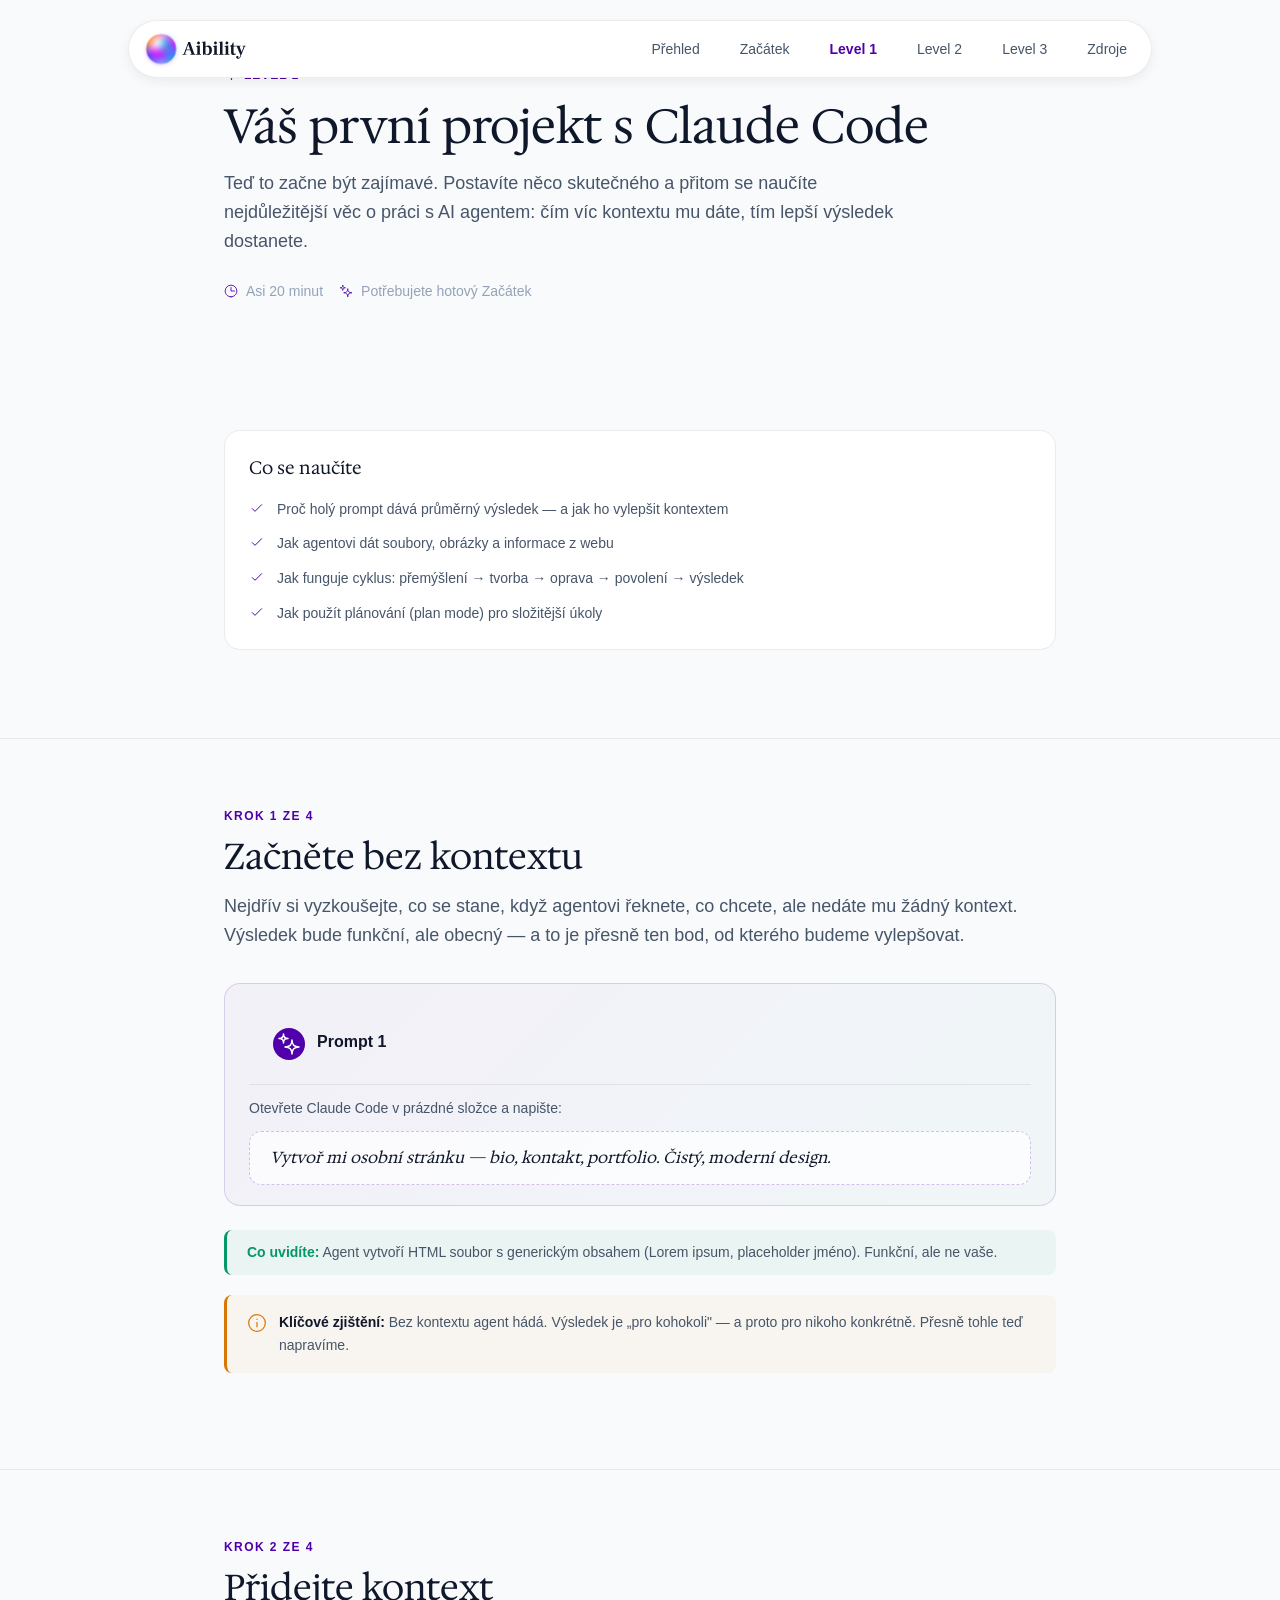
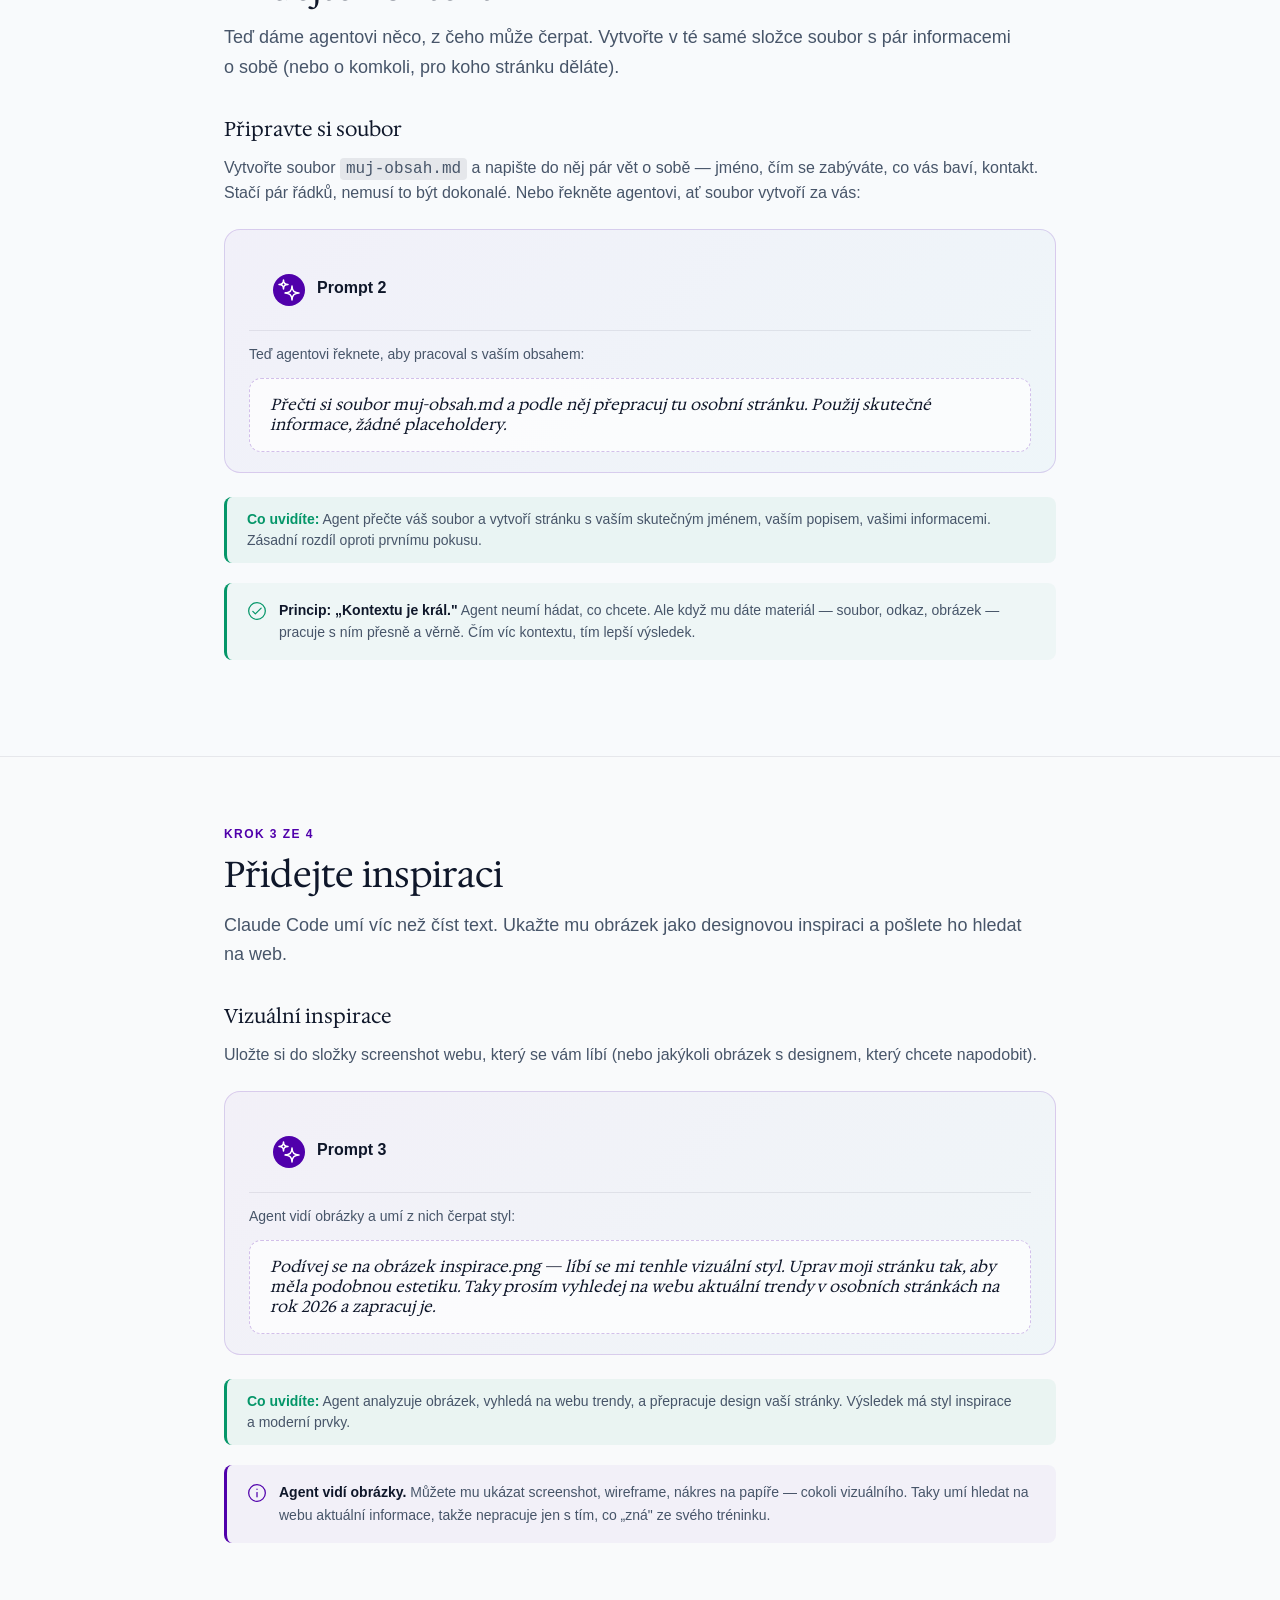
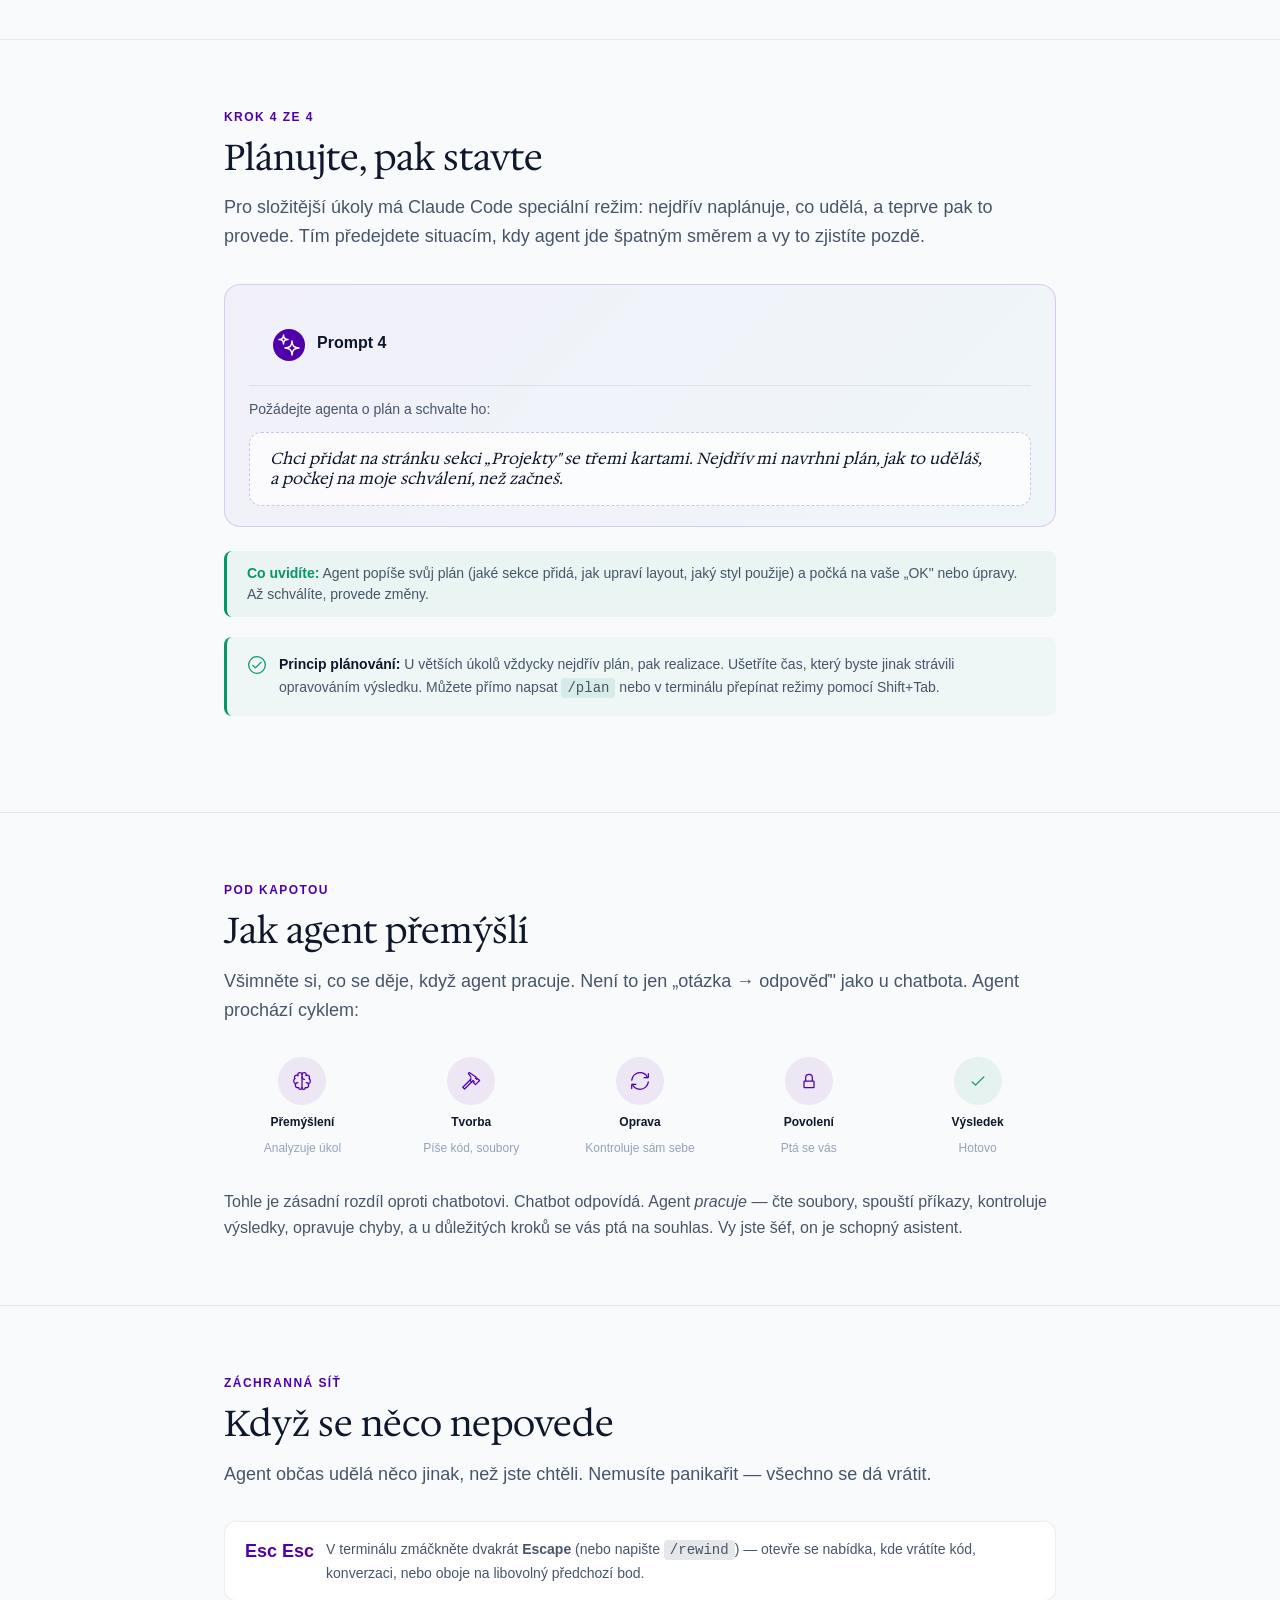
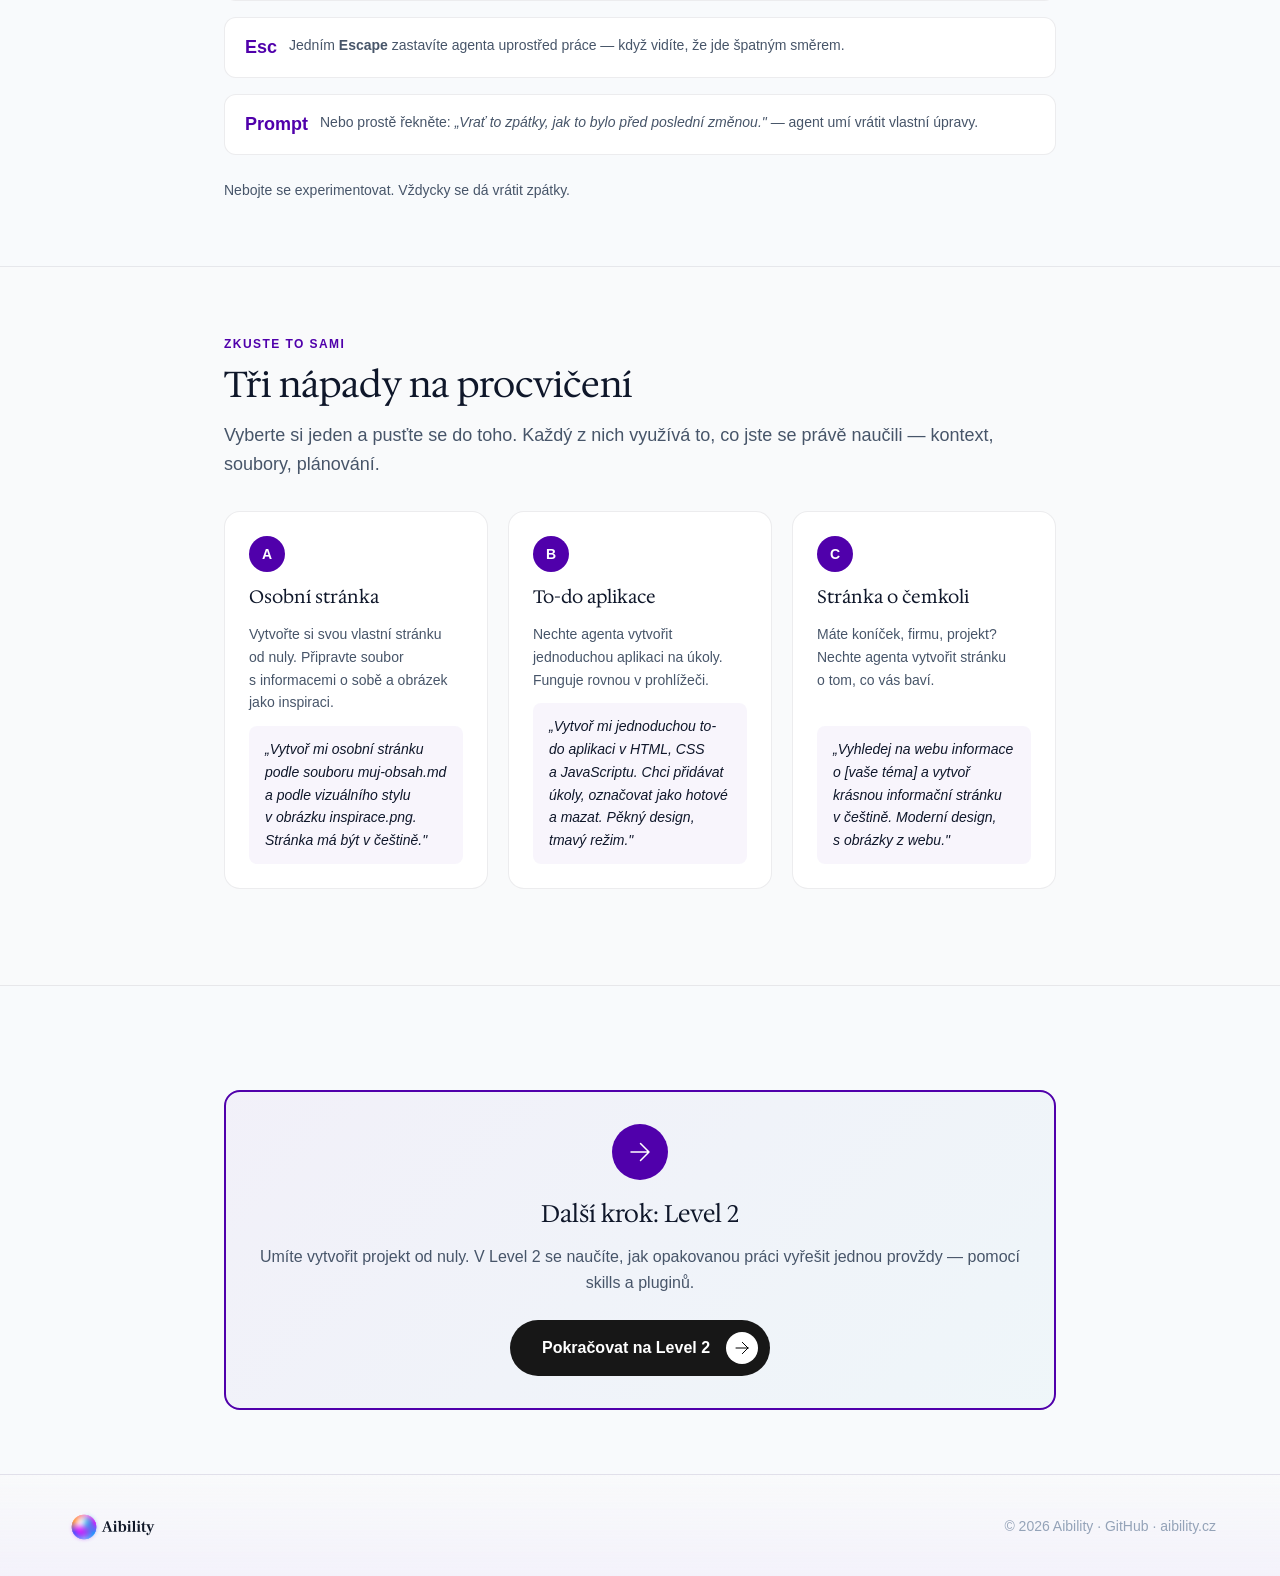
==== commit 199d5a29: "fix(site): merge double nav into single header bar Remove the separate site-nav bar entirely. Guide " ====
--- a/site/level-1/index.html
+++ b/site/level-1/index.html
@@ -32,13 +32,6 @@
 
     <style>
         /* Site navigation */
-        .site-nav { background: var(--color-bg-card); border-bottom: 1px solid var(--color-border); padding: var(--space-2) 0; }
-        .site-nav__list { display: flex; gap: var(--space-1); list-style: none; margin: 0; padding: 0; overflow-x: auto; -webkit-overflow-scrolling: touch; }
-        .site-nav__link { display: inline-flex; align-items: center; gap: var(--space-2); padding: var(--space-2) var(--space-4); border-radius: var(--radius-full); color: var(--color-text-secondary); font-size: var(--text-sm); font-weight: var(--font-medium); white-space: nowrap; transition: all var(--transition-fast); text-decoration: none; }
-        .site-nav__link:hover { color: var(--color-text-primary); background: var(--color-bg-secondary); }
-        .site-nav__link.is-active { color: var(--color-accent-primary); background: rgba(80, 0, 171, 0.08); font-weight: var(--font-semibold); }
-        .site-nav__link i { font-size: var(--text-base); }
-
         /* Page hero */
         .page-hero { padding: var(--space-16) 0 var(--space-10); background: var(--color-bg-primary); }
         .page-hero__container { max-width: 880px; margin: 0 auto; padding: 0 var(--space-6); }
@@ -113,25 +106,16 @@
             </div>
             <nav class="header__nav" aria-label="Hlavní navigace">
                 <ul class="header__nav-list">
-                    <li><a href="https://aibility.cz" class="header__nav-item" target="_blank" rel="noopener">aibility.cz</a></li>
-                    <li><a href="../resources/" class="header__nav-item">Zdroje a&nbsp;odkazy</a></li>
+                    <li><a href="../" class="header__nav-item">Přehled</a></li>
+                    <li><a href="../zacatek/" class="header__nav-item">Začátek</a></li>
+                    <li><a href="./" class="header__nav-item" style="color: var(--color-accent-primary); font-weight: var(--font-semibold);">Level 1</a></li>
+                    <li><a href="../level-2/" class="header__nav-item">Level 2</a></li>
+                    <li><a href="../level-3/" class="header__nav-item">Level 3</a></li>
+                    <li><a href="../resources/" class="header__nav-item">Zdroje</a></li>
                 </ul>
             </nav>
         </div>
     </header>
-
-    <nav class="site-nav" aria-label="Průvodce">
-        <div class="container">
-            <ul class="site-nav__list">
-                <li><a href="../" class="site-nav__link"><i class="iconoir-home"></i> Přehled</a></li>
-                <li><a href="../zacatek/" class="site-nav__link"><i class="iconoir-play"></i> Začátek</a></li>
-                <li><a href="./" class="site-nav__link is-active"><i class="iconoir-sparks"></i> Level 1</a></li>
-                <li><a href="../level-2/" class="site-nav__link"><i class="iconoir-puzzle"></i> Level 2</a></li>
-                <li><a href="../level-3/" class="site-nav__link"><i class="iconoir-settings"></i> Level 3</a></li>
-                <li><a href="../resources/" class="site-nav__link"><i class="iconoir-bookmark"></i> Zdroje</a></li>
-            </ul>
-        </div>
-    </nav>
 
     <main id="main-content" tabindex="-1">
         <section class="page-hero">
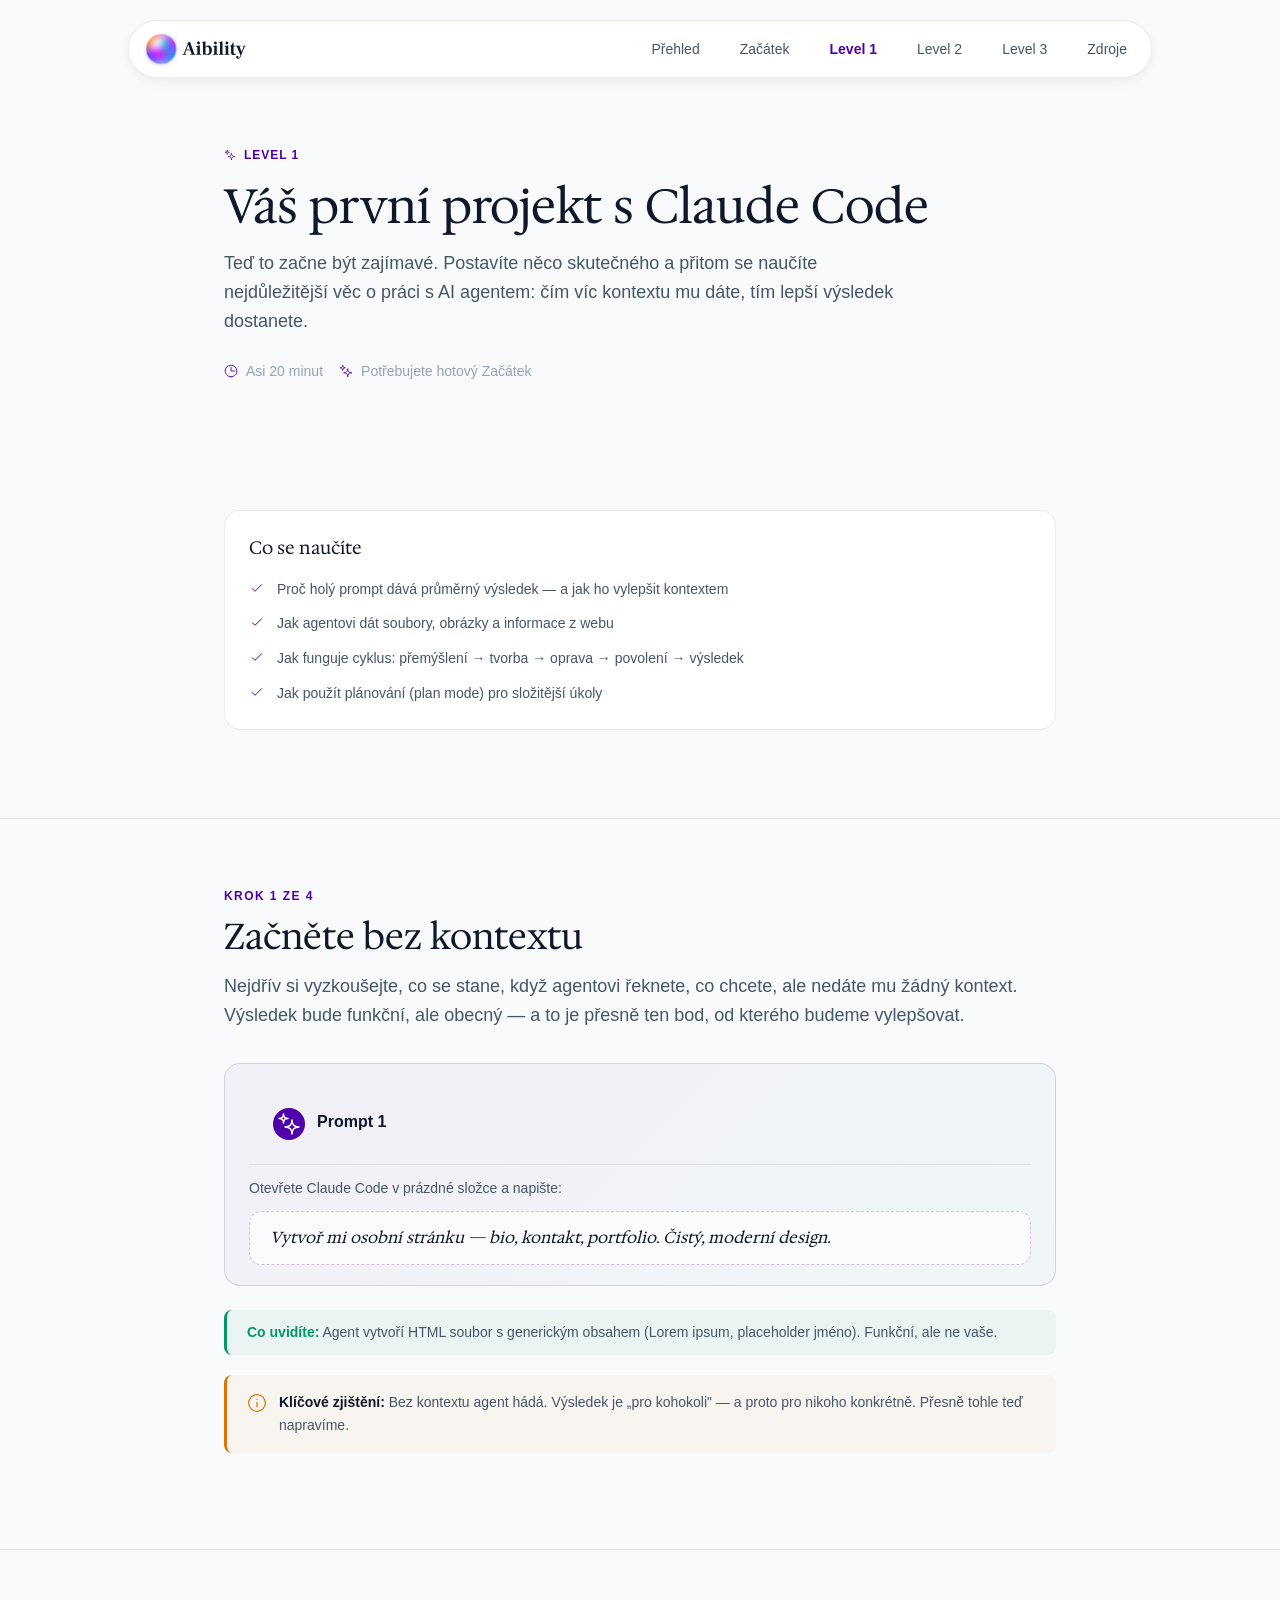
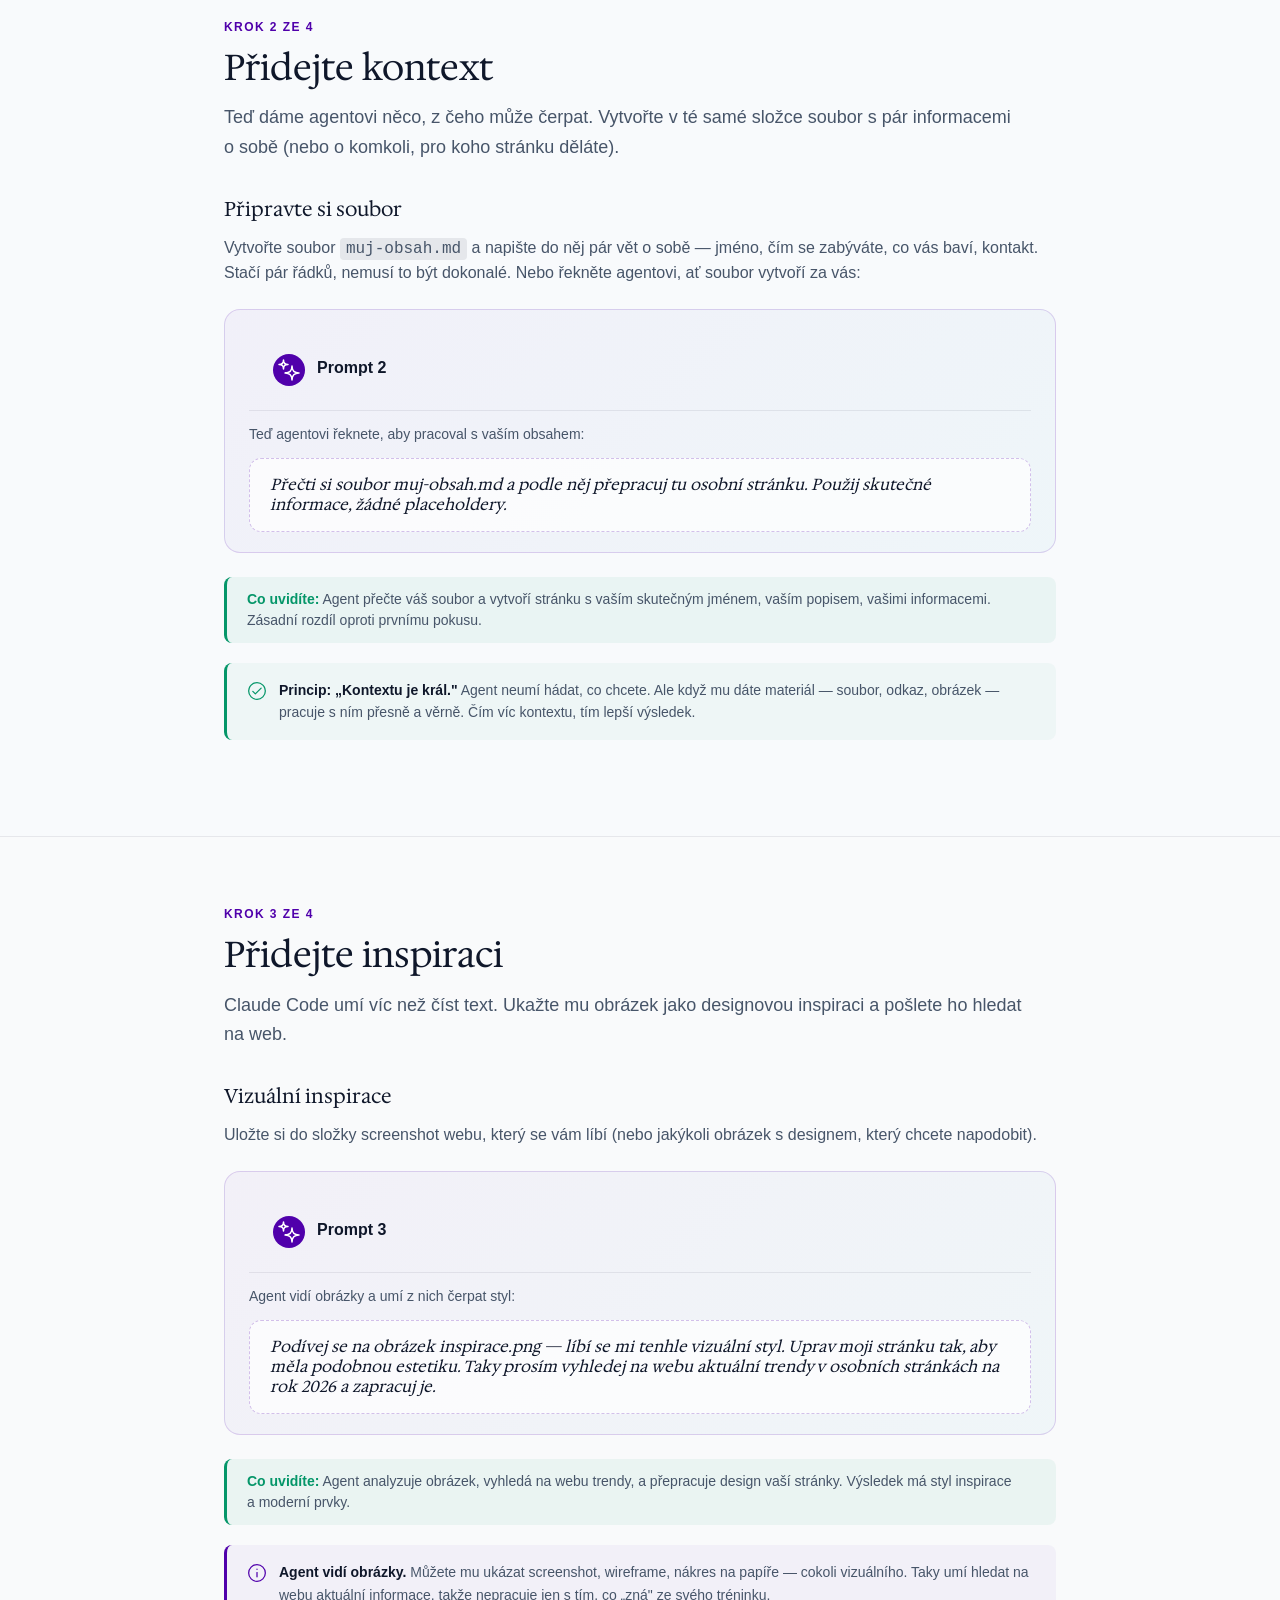
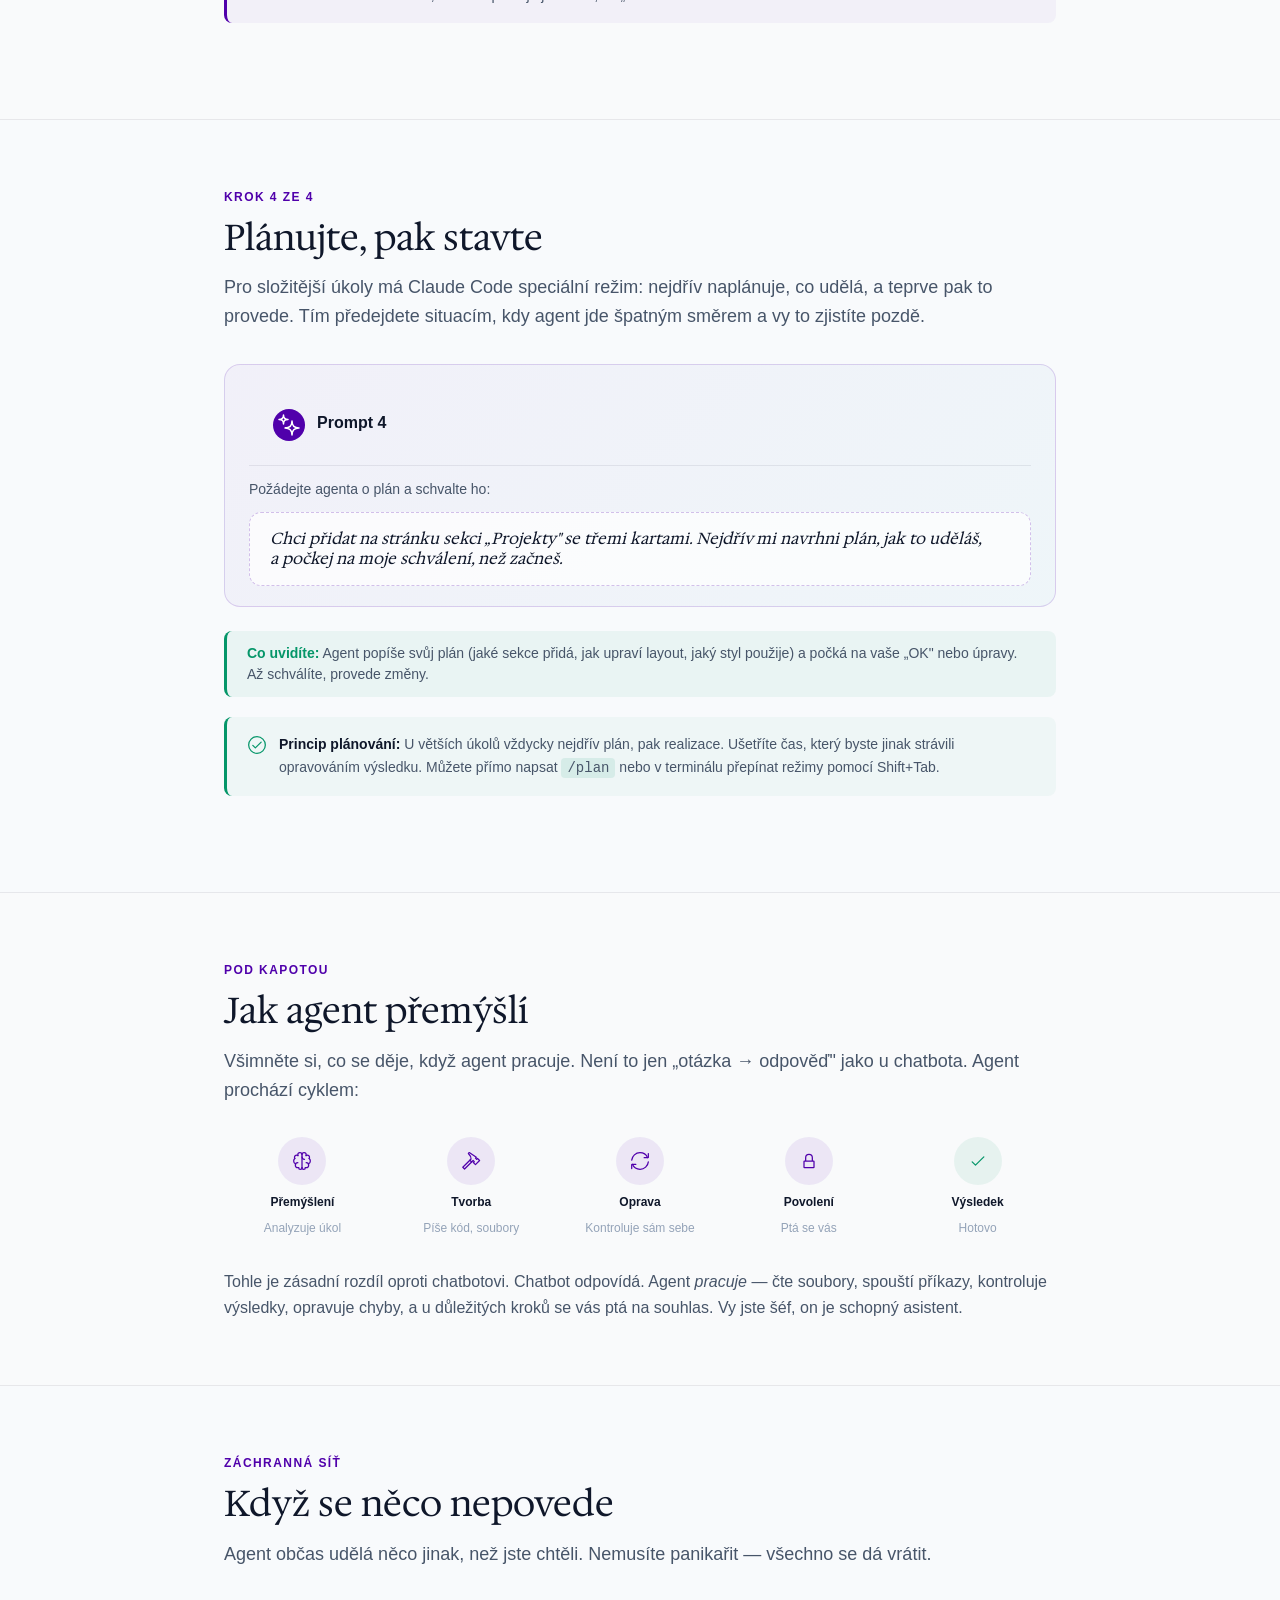
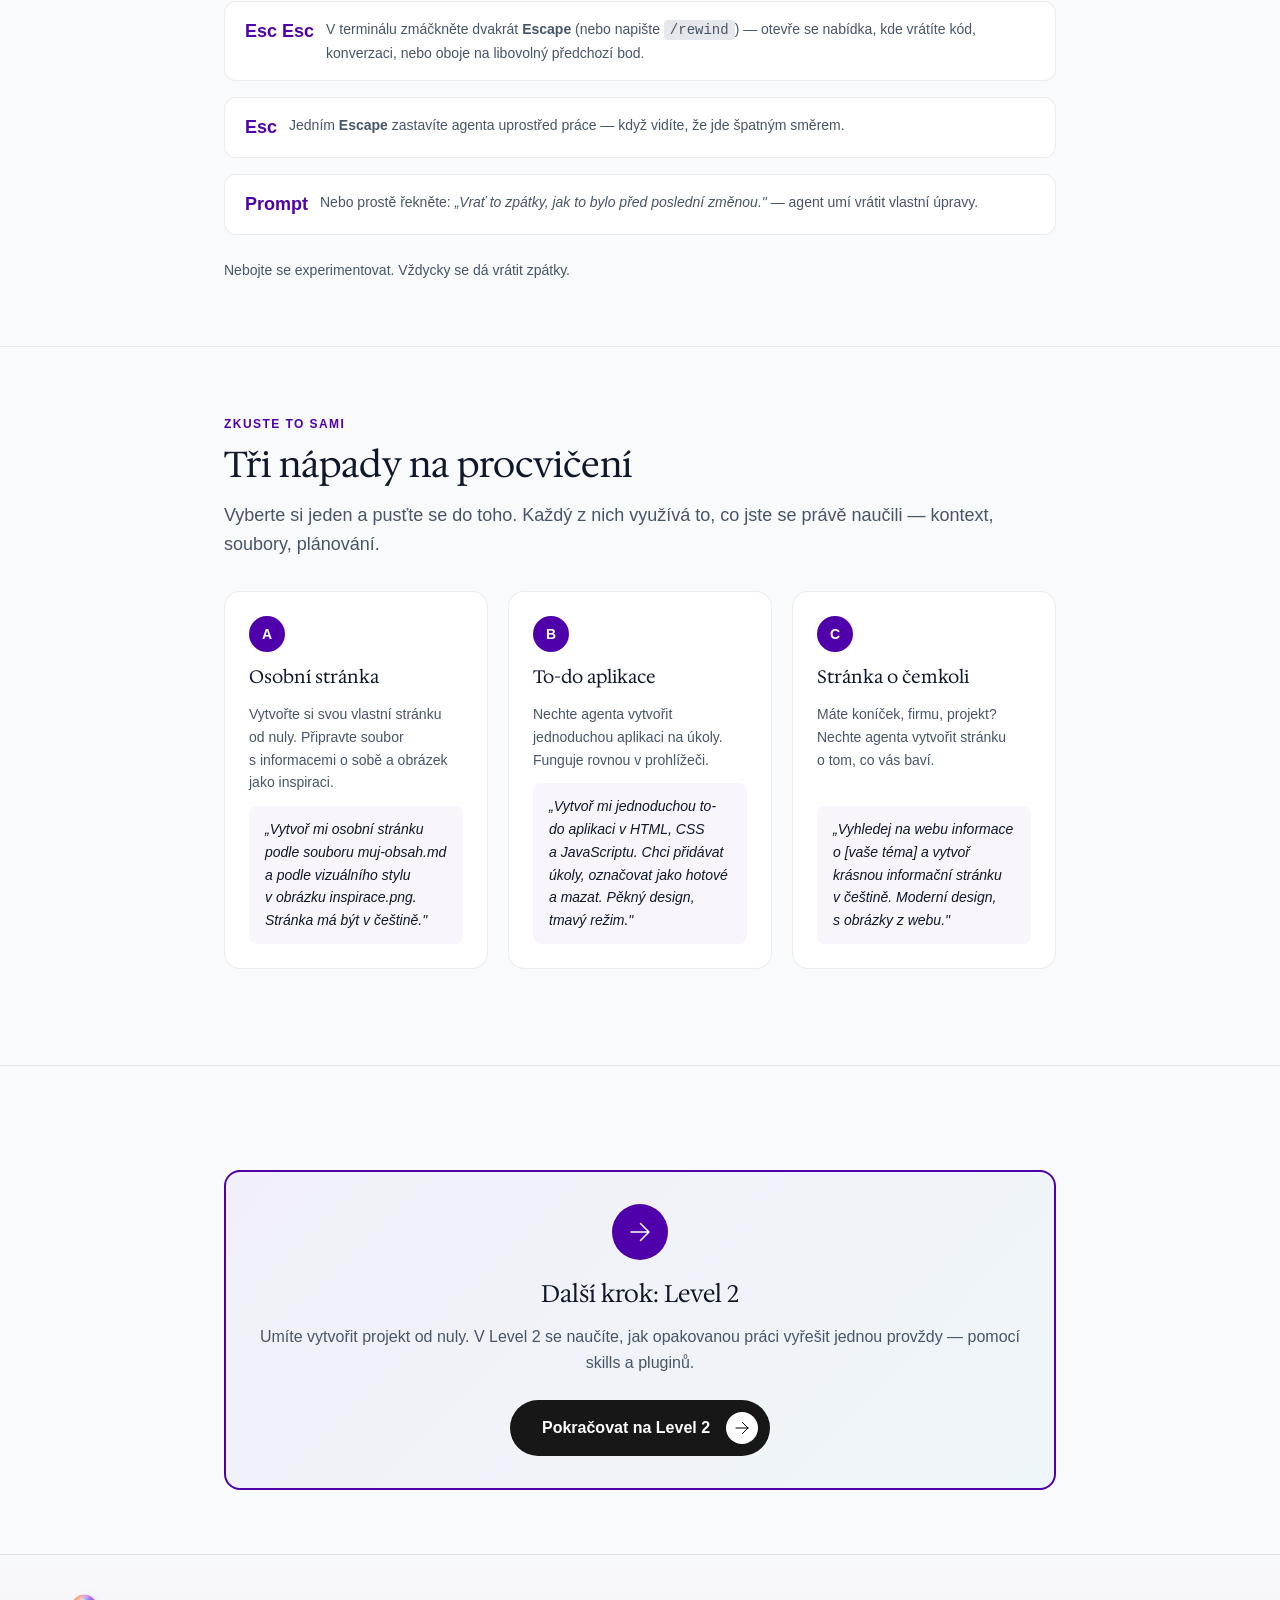
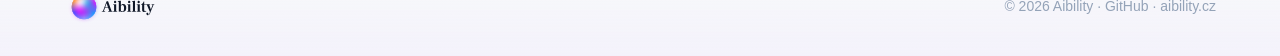
==== commit 9d8bdbdf: "fix(site): add body padding-top for fixed header offset The Aibility header is position:fixed — with" ====
--- a/site/level-1/index.html
+++ b/site/level-1/index.html
@@ -32,6 +32,9 @@
 
     <style>
         /* Site navigation */
+        /* Header offset */
+        body { padding-top: 80px; }
+
         /* Page hero */
         .page-hero { padding: var(--space-16) 0 var(--space-10); background: var(--color-bg-primary); }
         .page-hero__container { max-width: 880px; margin: 0 auto; padding: 0 var(--space-6); }
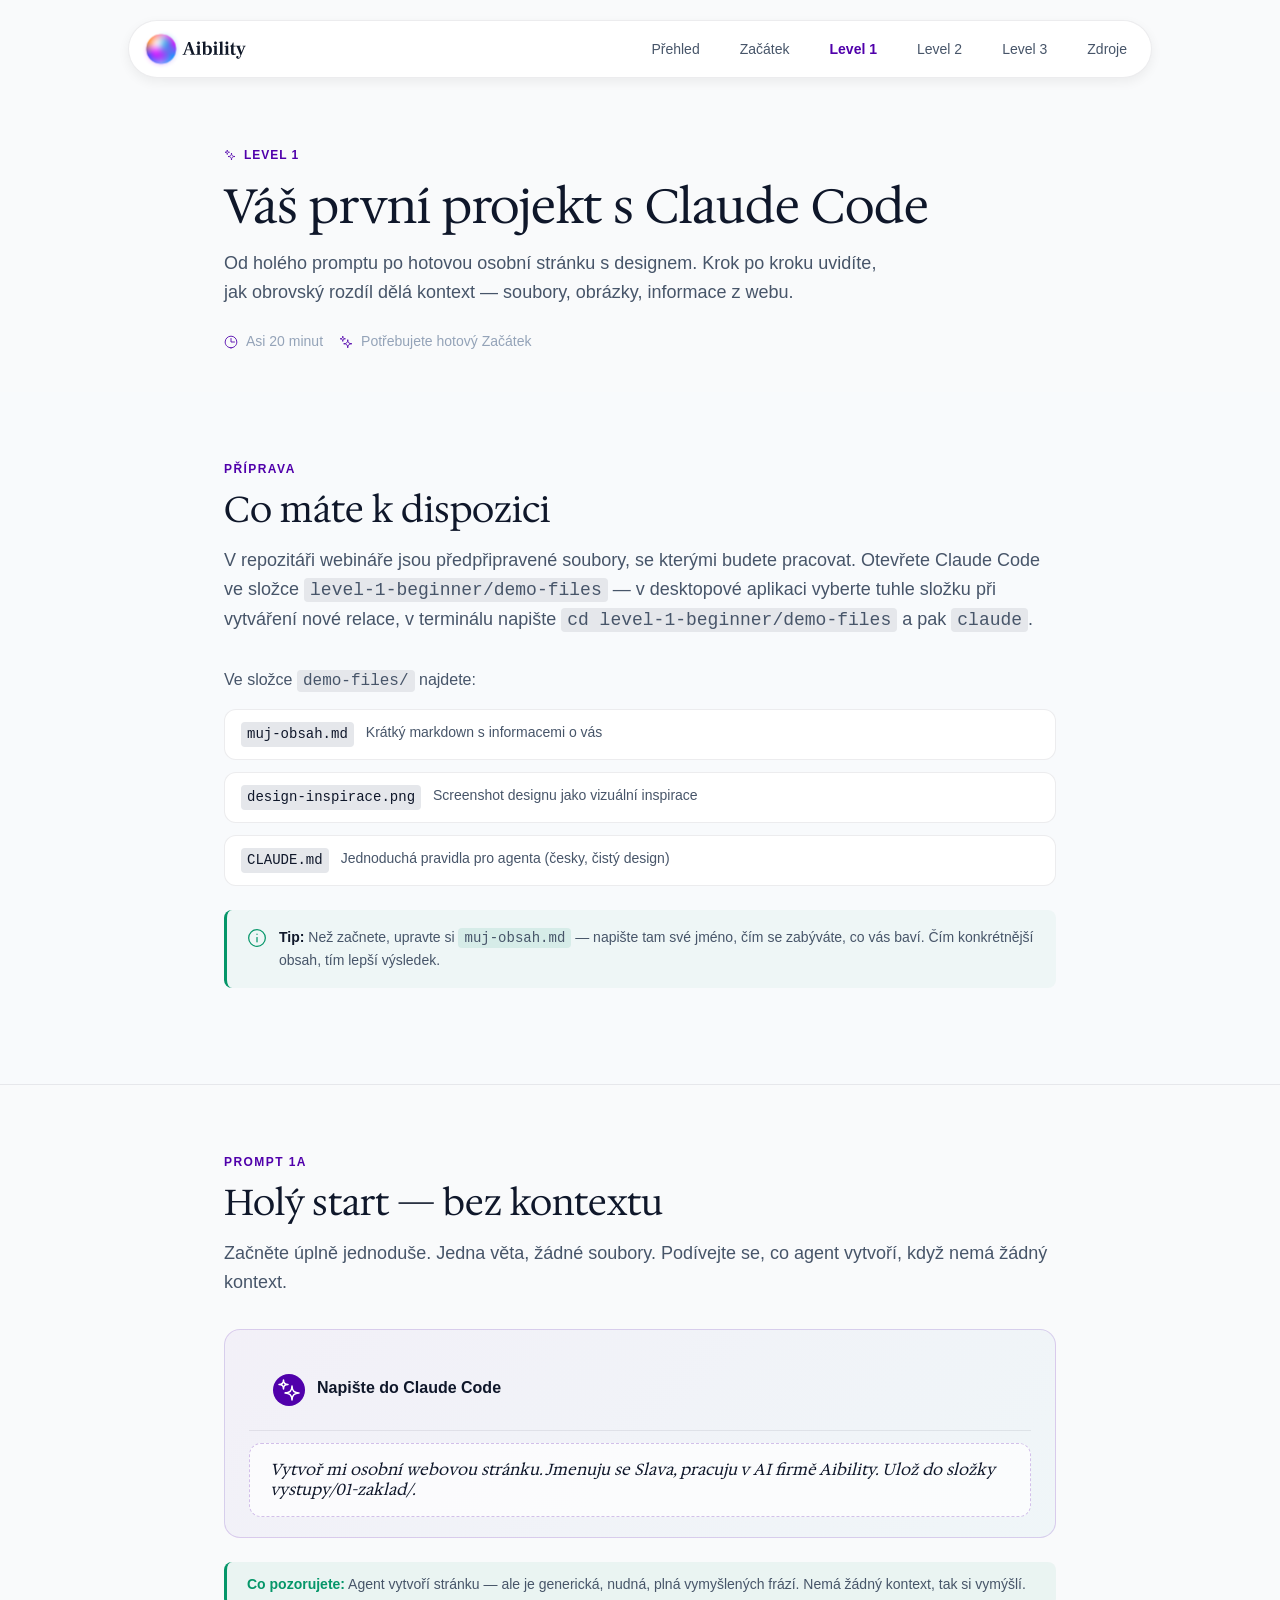
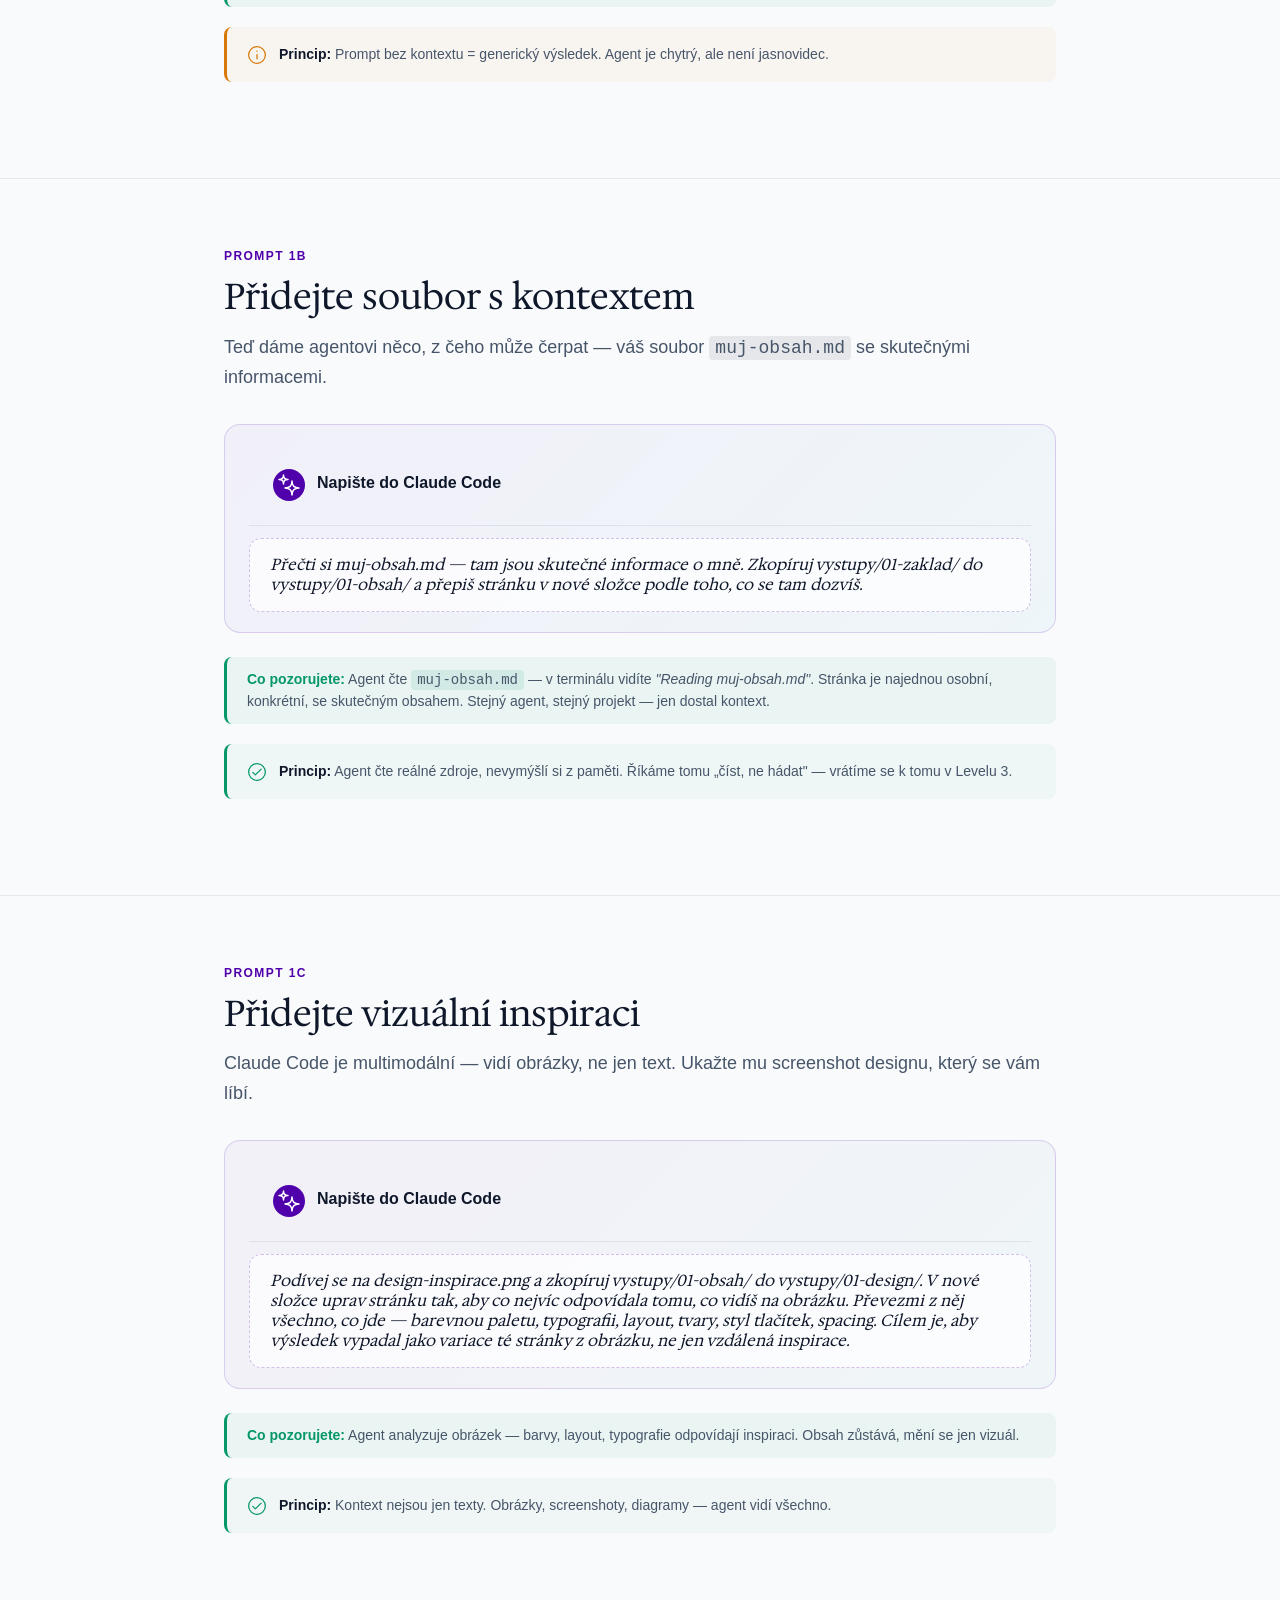
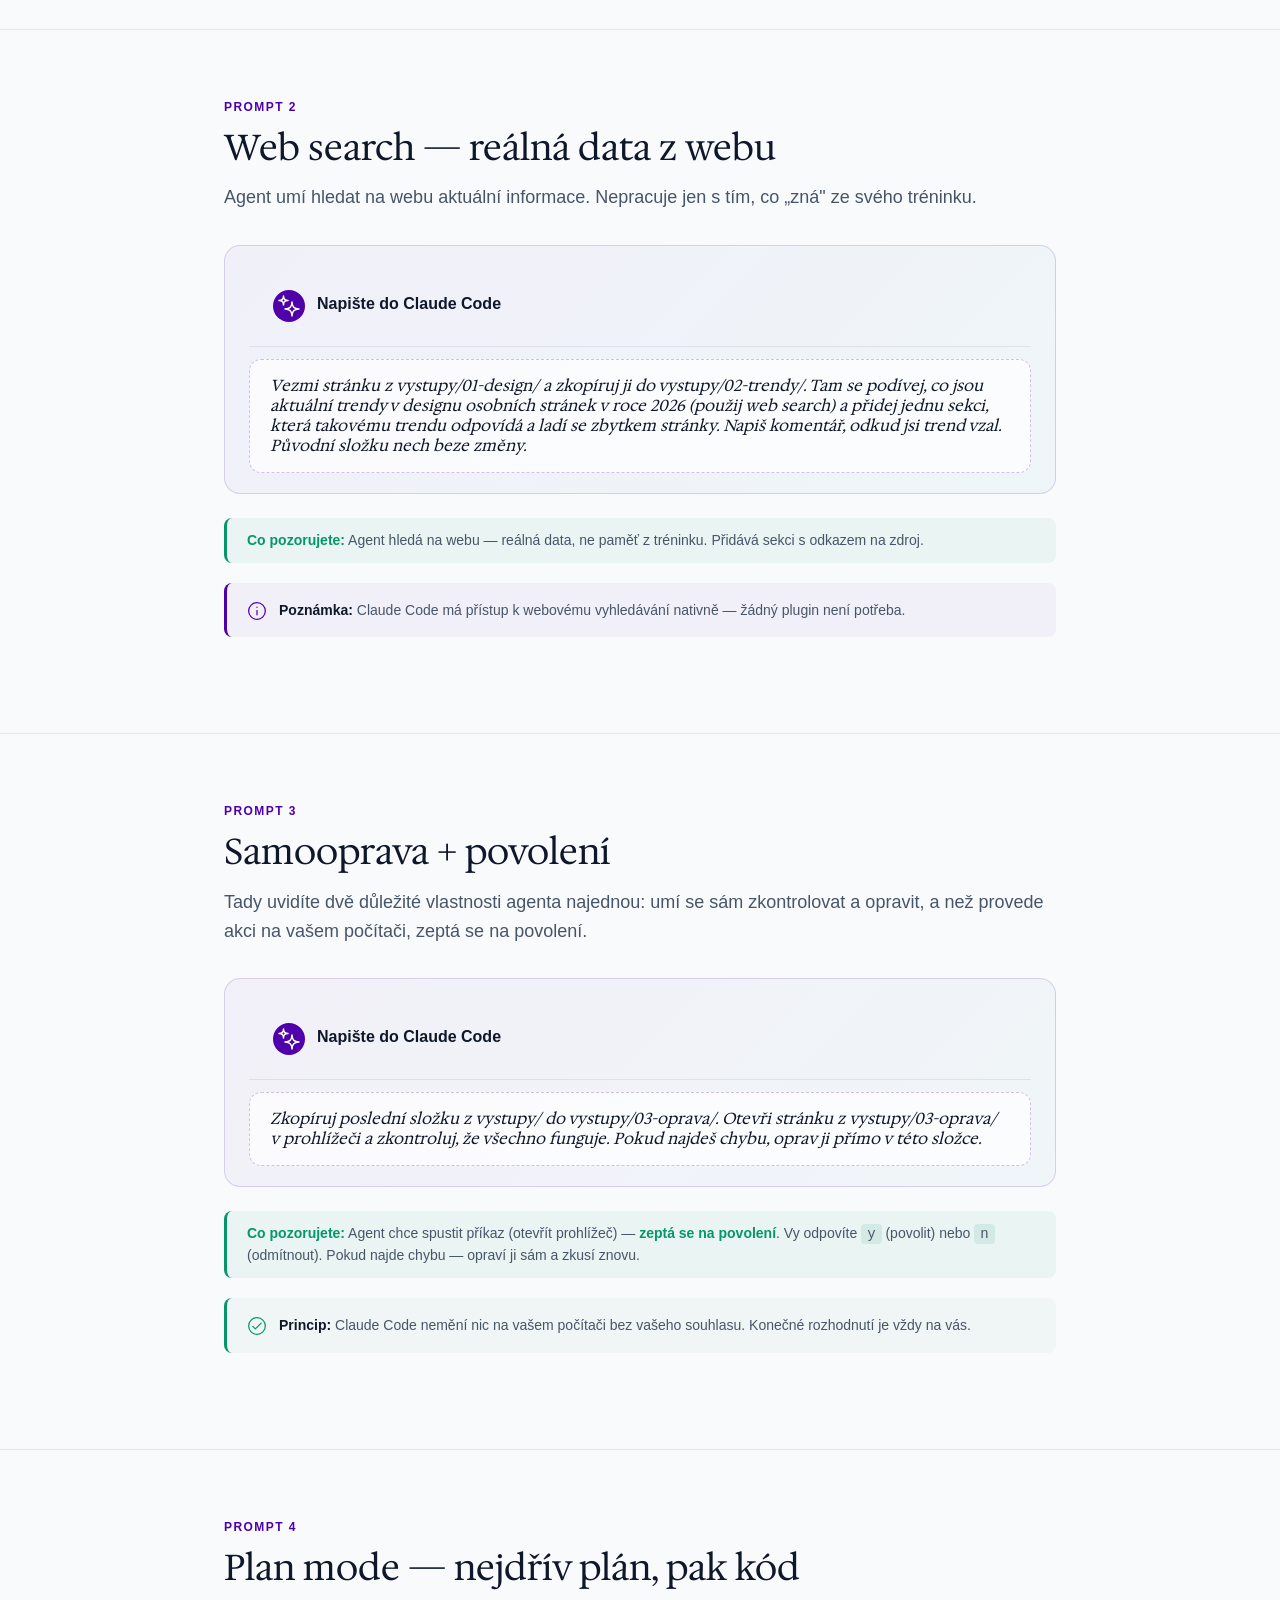
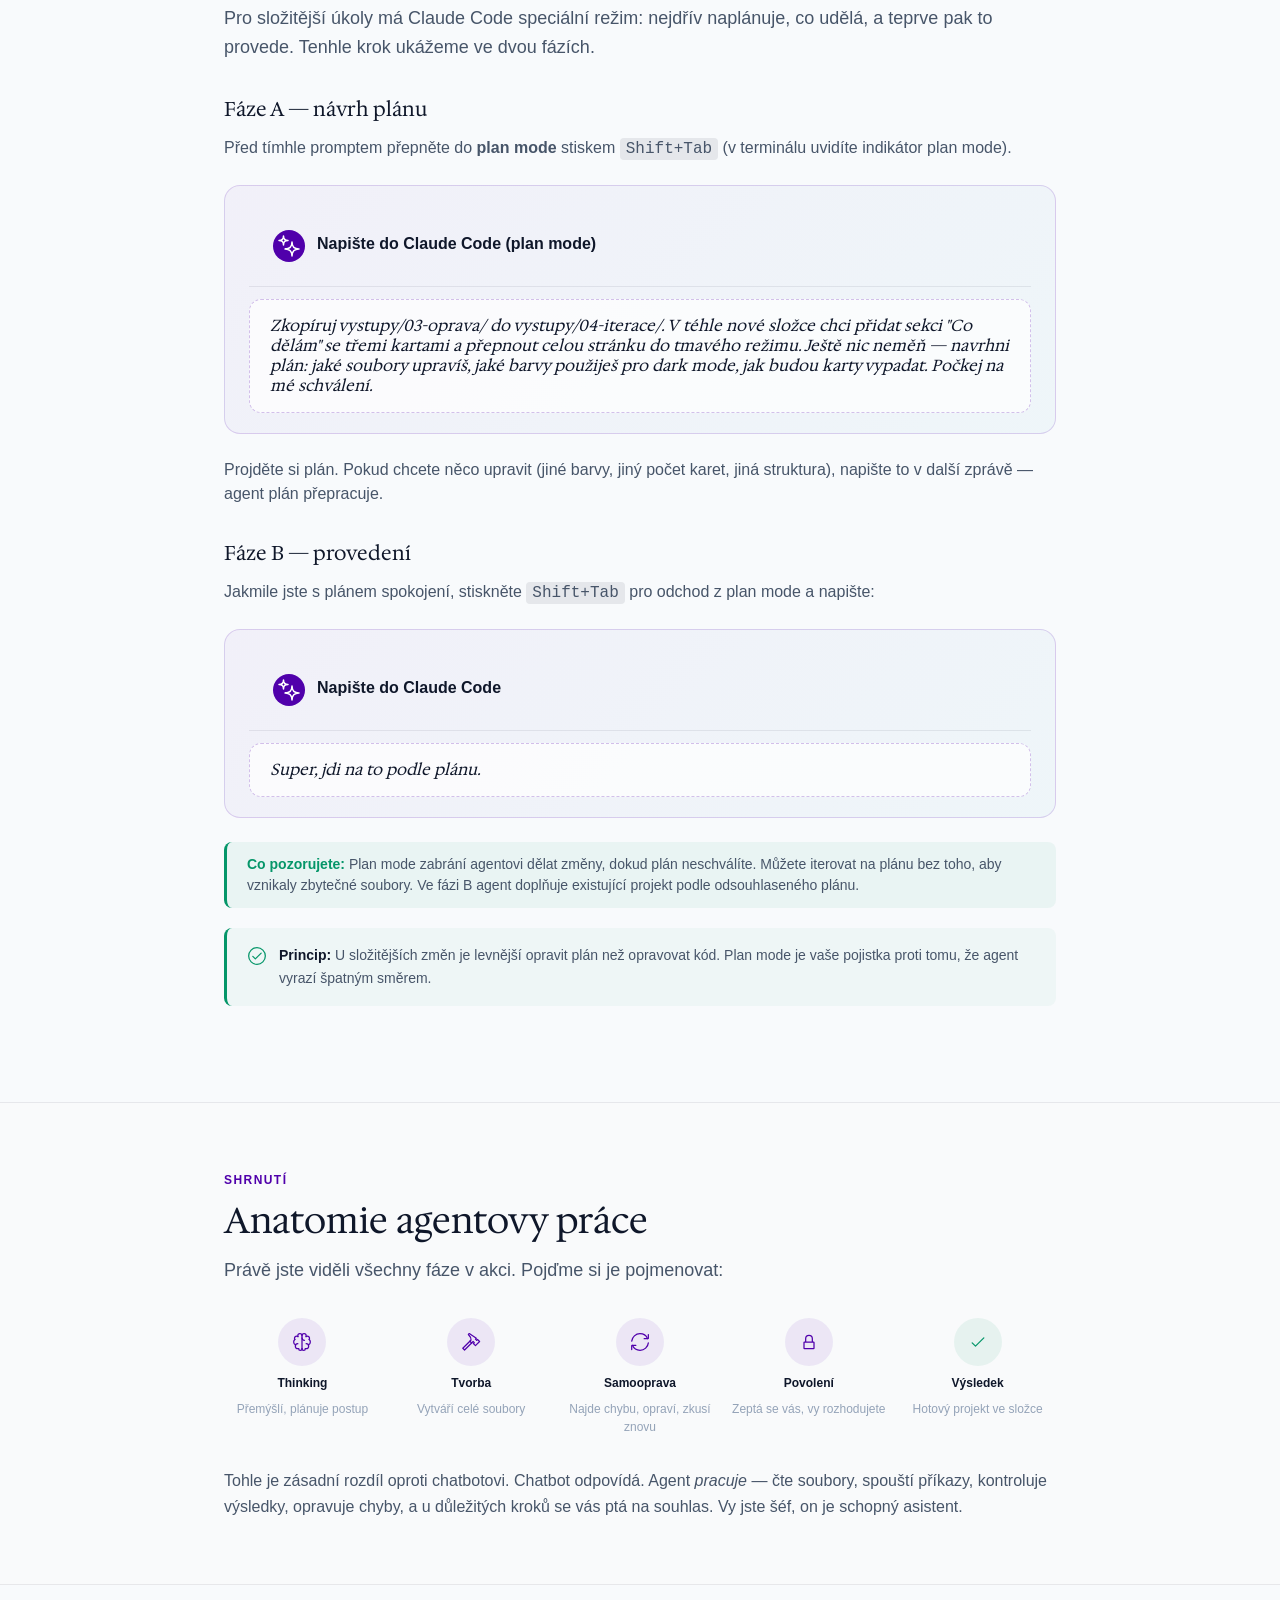
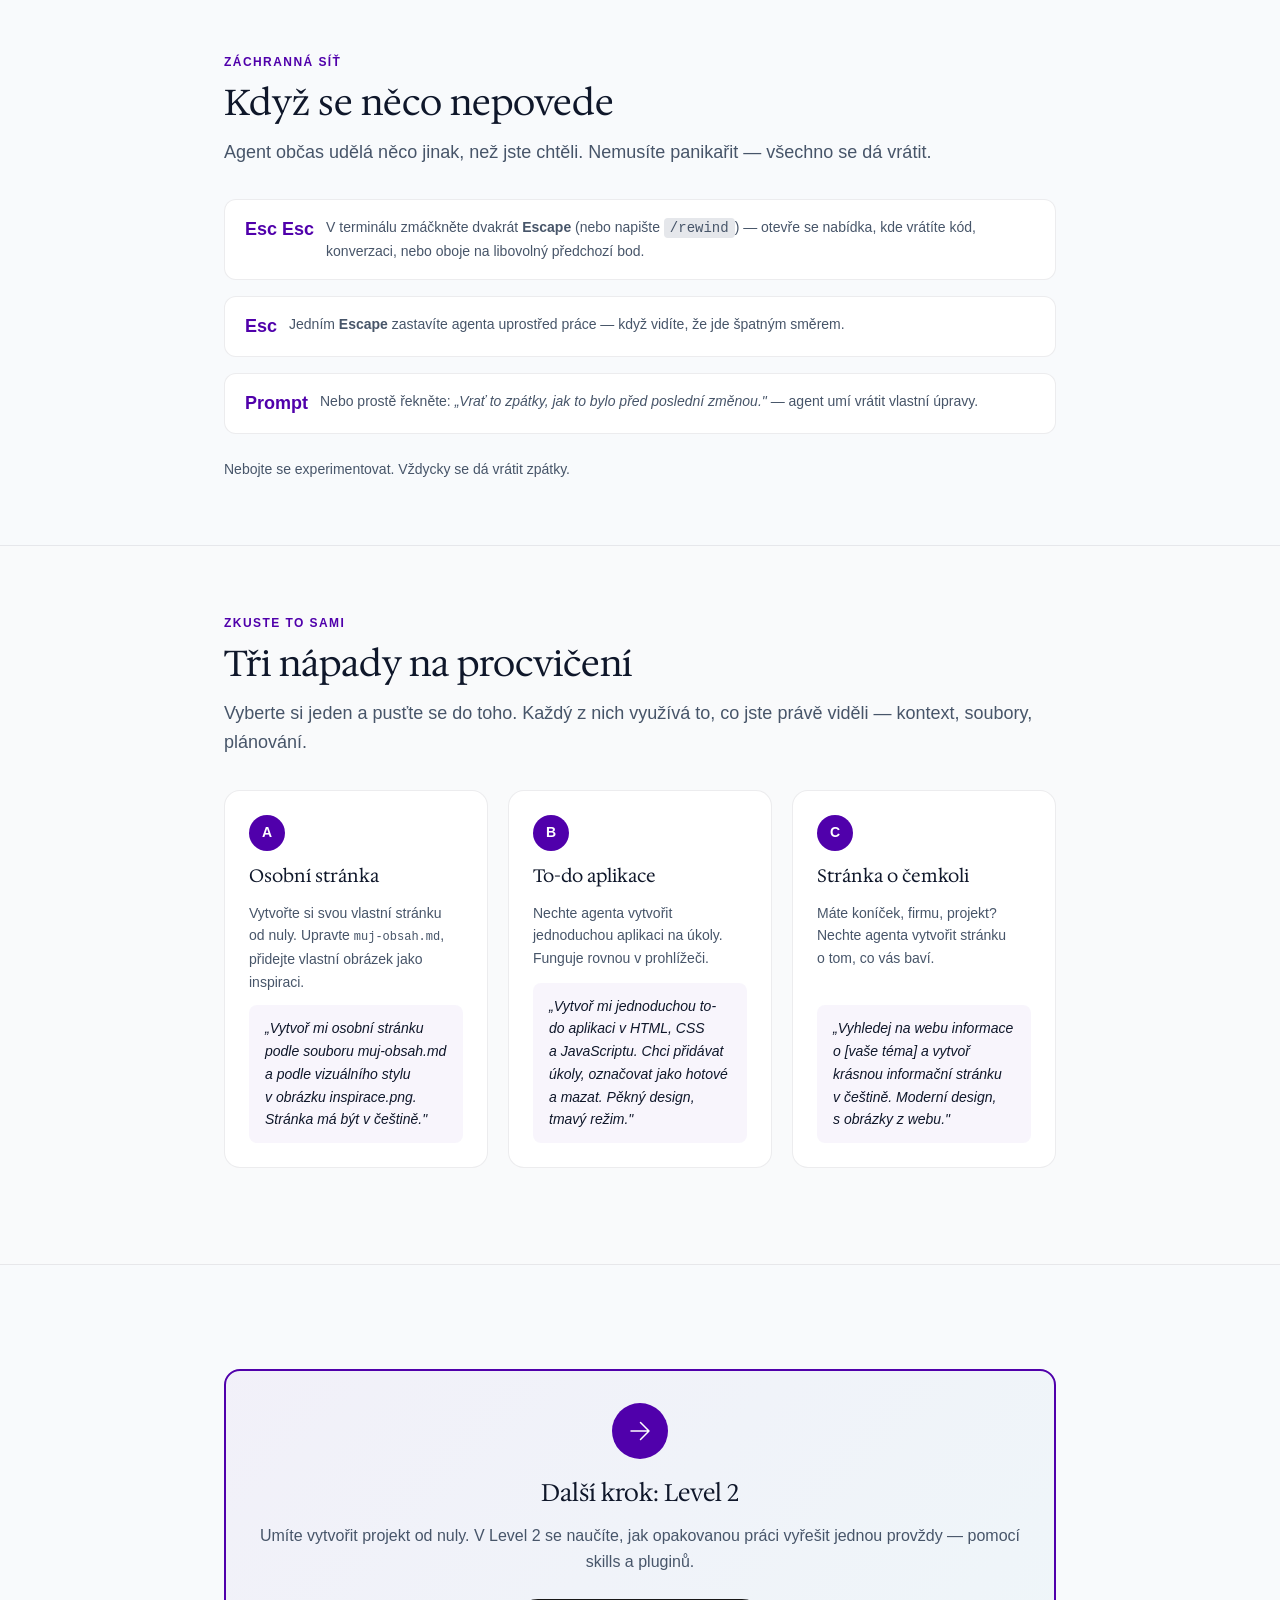
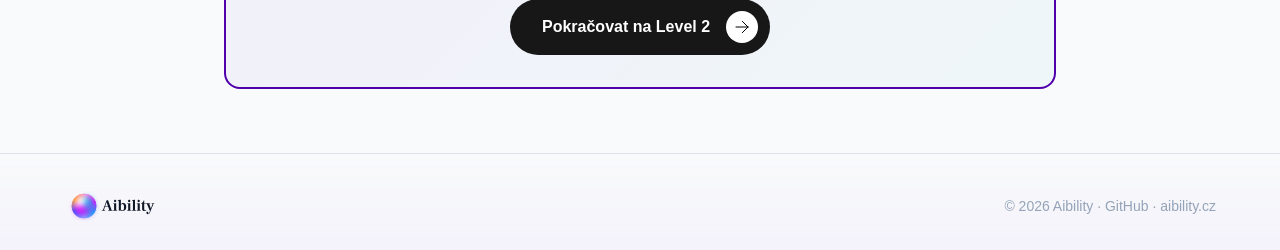
==== commit e4716706: "refactor(site): rewrite levels as step-by-step walkthroughs Complete rewrite of Level 1, 2, 3 pages " ====
--- a/site/level-1/index.html
+++ b/site/level-1/index.html
@@ -5,7 +5,7 @@
     <meta name="viewport" content="width=device-width, initial-scale=1.0">
 
     <title>Level 1: První projekt — Naučte se Claude Code | Aibility</title>
-    <meta name="description" content="Za deset minut postavíte něco skutečného s Claude Code. Naučíte se, proč záleží na kontextu a jak agent přemýšlí.">
+    <meta name="description" content="Za dvacet minut postavíte něco skutečného s Claude Code. Krok po kroku — od holého promptu po hotovou stránku s designem.">
 
     <link rel="preload" href="../assets/css/styles.css" as="style">
     <link rel="preload" href="../assets/css/iconoir.css" as="style">
@@ -18,7 +18,7 @@
 
     <meta property="og:type" content="website">
     <meta property="og:title" content="Level 1: První projekt — Naučte se Claude Code">
-    <meta property="og:description" content="Za deset minut postavíte něco skutečného s Claude Code.">
+    <meta property="og:description" content="Za dvacet minut postavíte něco skutečného s Claude Code.">
     <meta property="og:site_name" content="Aibility">
     <meta property="og:locale" content="cs_CZ">
 
@@ -126,7 +126,7 @@
                 <span class="page-hero__eyebrow"><i class="iconoir-sparks"></i> Level 1</span>
                 <h1 class="page-hero__title">Váš první projekt s&nbsp;Claude&nbsp;Code</h1>
                 <p class="page-hero__lead">
-                    Teď to začne být zajímavé. Postavíte něco skutečného a&nbsp;přitom se naučíte nejdůležitější věc o&nbsp;práci s&nbsp;AI agentem: čím víc kontextu mu dáte, tím lepší výsledek dostanete.
+                    Od holého promptu po hotovou osobní stránku s&nbsp;designem. Krok po&nbsp;kroku uvidíte, jak obrovský rozdíl dělá kontext&nbsp;— soubory, obrázky, informace z&nbsp;webu.
                 </p>
                 <div class="page-hero__meta">
                     <span class="page-hero__meta-item"><i class="iconoir-clock"></i> Asi 20 minut</span>
@@ -135,169 +135,245 @@
             </div>
         </section>
 
-        <!-- What you'll learn -->
-        <section class="content-section">
-            <div class="content-section__container">
-                <div class="learn-box">
-                    <h2 class="learn-box__title">Co se naučíte</h2>
-                    <ul class="learn-box__list">
-                        <li><i class="iconoir-check"></i> Proč holý prompt dává průměrný výsledek&nbsp;— a&nbsp;jak ho vylepšit kontextem</li>
-                        <li><i class="iconoir-check"></i> Jak agentovi dát soubory, obrázky a&nbsp;informace z&nbsp;webu</li>
-                        <li><i class="iconoir-check"></i> Jak funguje cyklus: přemýšlení → tvorba → oprava → povolení → výsledek</li>
-                        <li><i class="iconoir-check"></i> Jak použít plánování (plan mode) pro složitější úkoly</li>
-                    </ul>
-                </div>
-            </div>
-        </section>
-
-        <!-- Step 1: Bare prompt -->
-        <section class="content-section">
-            <div class="content-section__container">
-                <span class="content-section__eyebrow">Krok 1 ze 4</span>
-                <h2 class="content-section__title">Začněte bez kontextu</h2>
-                <p class="content-section__lead">
-                    Nejdřív si vyzkoušejte, co se stane, když agentovi řeknete, co chcete, ale nedáte mu žádný kontext. Výsledek bude funkční, ale obecný&nbsp;— a&nbsp;to je přesně ten bod, od kterého budeme vylepšovat.
-                </p>
-
-                <div class="prompt-card">
-                    <div class="prompt-card__header">
-                        <div class="prompt-card__icon"><i class="iconoir-sparks"></i></div>
-                        <span class="prompt-card__title">Prompt 1</span>
-                    </div>
-                    <p class="prompt-card__desc">Otevřete Claude&nbsp;Code v&nbsp;prázdné složce a&nbsp;napište:</p>
-                    <p class="prompt-card__text">Vytvoř mi osobní stránku — bio, kontakt, portfolio. Čistý, moderní design.</p>
-                </div>
-
-                <div class="expected"><strong>Co uvidíte:</strong> Agent vytvoří HTML soubor s&nbsp;generickým obsahem (Lorem ipsum, placeholder jméno). Funkční, ale ne vaše.</div>
+        <!-- Preparation -->
+        <section class="content-section">
+            <div class="content-section__container">
+                <span class="content-section__eyebrow">Příprava</span>
+                <h2 class="content-section__title">Co máte k&nbsp;dispozici</h2>
+                <p class="content-section__lead">
+                    V&nbsp;repozitáři webináře jsou předpřipravené soubory, se&nbsp;kterými budete pracovat. Otevřete Claude&nbsp;Code ve&nbsp;složce <code style="background: var(--code-bg); padding: 2px 6px; border-radius: 4px;">level-1-beginner/demo-files</code>&nbsp;— v&nbsp;desktopové aplikaci vyberte tuhle složku při vytváření nové relace, v&nbsp;terminálu napište <code style="background: var(--code-bg); padding: 2px 6px; border-radius: 4px;">cd level-1-beginner/demo-files</code> a&nbsp;pak <code style="background: var(--code-bg); padding: 2px 6px; border-radius: 4px;">claude</code>.
+                </p>
+
+                <p style="color: var(--color-text-secondary); margin-bottom: var(--space-4);">Ve&nbsp;složce <code style="background: var(--code-bg); padding: 2px 6px; border-radius: 4px;">demo-files/</code> najdete:</p>
+
+                <div style="display: flex; flex-direction: column; gap: var(--space-3); margin-bottom: var(--space-6);">
+                    <div style="display: flex; align-items: flex-start; gap: var(--space-3); padding: var(--space-3) var(--space-4); background: var(--color-bg-card); border: 1px solid var(--color-border); border-radius: var(--radius-lg);">
+                        <code style="background: var(--code-bg); padding: 2px 6px; border-radius: 4px; flex-shrink: 0; font-size: var(--text-sm);">muj-obsah.md</code>
+                        <span style="color: var(--color-text-secondary); font-size: var(--text-sm);">Krátký markdown s&nbsp;informacemi o&nbsp;vás</span>
+                    </div>
+                    <div style="display: flex; align-items: flex-start; gap: var(--space-3); padding: var(--space-3) var(--space-4); background: var(--color-bg-card); border: 1px solid var(--color-border); border-radius: var(--radius-lg);">
+                        <code style="background: var(--code-bg); padding: 2px 6px; border-radius: 4px; flex-shrink: 0; font-size: var(--text-sm);">design-inspirace.png</code>
+                        <span style="color: var(--color-text-secondary); font-size: var(--text-sm);">Screenshot designu jako vizuální inspirace</span>
+                    </div>
+                    <div style="display: flex; align-items: flex-start; gap: var(--space-3); padding: var(--space-3) var(--space-4); background: var(--color-bg-card); border: 1px solid var(--color-border); border-radius: var(--radius-lg);">
+                        <code style="background: var(--code-bg); padding: 2px 6px; border-radius: 4px; flex-shrink: 0; font-size: var(--text-sm);">CLAUDE.md</code>
+                        <span style="color: var(--color-text-secondary); font-size: var(--text-sm);">Jednoduchá pravidla pro agenta (česky, čistý design)</span>
+                    </div>
+                </div>
+
+                <div class="callout callout--success">
+                    <i class="iconoir-info-circle"></i>
+                    <p><strong>Tip:</strong> Než začnete, upravte si <code style="background: rgba(5, 150, 105, 0.1); padding: 2px 6px; border-radius: 4px;">muj-obsah.md</code>&nbsp;— napište tam své jméno, čím se zabýváte, co vás baví. Čím konkrétnější obsah, tím lepší výsledek.</p>
+                </div>
+            </div>
+        </section>
+
+        <!-- Prompt 1a: Bare start -->
+        <section class="content-section">
+            <div class="content-section__container">
+                <span class="content-section__eyebrow">Prompt 1a</span>
+                <h2 class="content-section__title">Holý start&nbsp;— bez kontextu</h2>
+                <p class="content-section__lead">
+                    Začněte úplně jednoduše. Jedna věta, žádné soubory. Podívejte se, co agent vytvoří, když nemá žádný kontext.
+                </p>
+
+                <div class="prompt-card">
+                    <div class="prompt-card__header">
+                        <div class="prompt-card__icon"><i class="iconoir-sparks"></i></div>
+                        <span class="prompt-card__title">Napište do Claude Code</span>
+                    </div>
+                    <p class="prompt-card__text">Vytvoř mi osobní webovou stránku. Jmenuju se Slava, pracuju v&nbsp;AI firmě Aibility. Ulož do složky vystupy/01-zaklad/.</p>
+                </div>
+
+                <div class="expected"><strong>Co pozorujete:</strong> Agent vytvoří stránku&nbsp;— ale je generická, nudná, plná vymyšlených frází. Nemá žádný kontext, tak si vymýšlí.</div>
 
                 <div class="callout callout--warning">
                     <i class="iconoir-info-circle"></i>
-                    <p><strong>Klíčové zjištění:</strong> Bez kontextu agent hádá. Výsledek je „pro kohokoli" — a&nbsp;proto pro nikoho konkrétně. Přesně tohle teď napravíme.</p>
-                </div>
-            </div>
-        </section>
-
-        <!-- Step 2: Add context -->
-        <section class="content-section">
-            <div class="content-section__container">
-                <span class="content-section__eyebrow">Krok 2 ze 4</span>
-                <h2 class="content-section__title">Přidejte kontext</h2>
-                <p class="content-section__lead">
-                    Teď dáme agentovi něco, z&nbsp;čeho může čerpat. Vytvořte v&nbsp;té samé složce soubor s&nbsp;pár informacemi o&nbsp;sobě (nebo o&nbsp;komkoli, pro koho stránku děláte).
-                </p>
-
-                <h3 class="sub-heading">Připravte si soubor</h3>
-                <p style="color: var(--color-text-secondary); margin-bottom: var(--space-4);">Vytvořte soubor <code style="background: var(--code-bg); padding: 2px 6px; border-radius: 4px;">muj-obsah.md</code> a&nbsp;napište do něj pár vět o&nbsp;sobě&nbsp;— jméno, čím se zabýváte, co vás baví, kontakt. Stačí pár řádků, nemusí to být dokonalé. Nebo řekněte agentovi, ať soubor vytvoří za vás:</p>
-
-                <div class="prompt-card">
-                    <div class="prompt-card__header">
-                        <div class="prompt-card__icon"><i class="iconoir-sparks"></i></div>
-                        <span class="prompt-card__title">Prompt 2</span>
-                    </div>
-                    <p class="prompt-card__desc">Teď agentovi řeknete, aby pracoval s&nbsp;vaším obsahem:</p>
-                    <p class="prompt-card__text">Přečti si soubor muj-obsah.md a&nbsp;podle něj přepracuj tu osobní stránku. Použij skutečné informace, žádné placeholdery.</p>
-                </div>
-
-                <div class="expected"><strong>Co uvidíte:</strong> Agent přečte váš soubor a&nbsp;vytvoří stránku s&nbsp;vaším skutečným jménem, vaším popisem, vašimi informacemi. Zásadní rozdíl oproti prvnímu pokusu.</div>
+                    <p><strong>Princip:</strong> Prompt bez kontextu = generický výsledek. Agent je chytrý, ale není jasnovidec.</p>
+                </div>
+            </div>
+        </section>
+
+        <!-- Prompt 1b: Add context file -->
+        <section class="content-section">
+            <div class="content-section__container">
+                <span class="content-section__eyebrow">Prompt 1b</span>
+                <h2 class="content-section__title">Přidejte soubor s&nbsp;kontextem</h2>
+                <p class="content-section__lead">
+                    Teď dáme agentovi něco, z&nbsp;čeho může čerpat&nbsp;— váš soubor <code style="background: var(--code-bg); padding: 2px 6px; border-radius: 4px;">muj-obsah.md</code> se skutečnými informacemi.
+                </p>
+
+                <div class="prompt-card">
+                    <div class="prompt-card__header">
+                        <div class="prompt-card__icon"><i class="iconoir-sparks"></i></div>
+                        <span class="prompt-card__title">Napište do Claude Code</span>
+                    </div>
+                    <p class="prompt-card__text">Přečti si muj-obsah.md&nbsp;— tam jsou skutečné informace o&nbsp;mně. Zkopíruj vystupy/01-zaklad/ do vystupy/01-obsah/ a&nbsp;přepiš stránku v&nbsp;nové složce podle toho, co se tam dozvíš.</p>
+                </div>
+
+                <div class="expected"><strong>Co pozorujete:</strong> Agent čte <code style="background: rgba(5, 150, 105, 0.1); padding: 2px 6px; border-radius: 4px;">muj-obsah.md</code>&nbsp;— v&nbsp;terminálu vidíte <em>"Reading muj-obsah.md"</em>. Stránka je najednou osobní, konkrétní, se&nbsp;skutečným obsahem. Stejný agent, stejný projekt&nbsp;— jen dostal kontext.</div>
 
                 <div class="callout callout--success">
                     <i class="iconoir-check-circle"></i>
-                    <p><strong>Princip: „Kontextu je král."</strong> Agent neumí hádat, co chcete. Ale když mu dáte materiál — soubor, odkaz, obrázek — pracuje s&nbsp;ním přesně a&nbsp;věrně. Čím víc kontextu, tím lepší výsledek.</p>
-                </div>
-            </div>
-        </section>
-
-        <!-- Step 3: Add image + web search -->
-        <section class="content-section">
-            <div class="content-section__container">
-                <span class="content-section__eyebrow">Krok 3 ze 4</span>
-                <h2 class="content-section__title">Přidejte inspiraci</h2>
-                <p class="content-section__lead">
-                    Claude&nbsp;Code umí víc než číst text. Ukažte mu obrázek jako designovou inspiraci a&nbsp;pošlete ho hledat na&nbsp;web.
-                </p>
-
-                <h3 class="sub-heading">Vizuální inspirace</h3>
-                <p style="color: var(--color-text-secondary); margin-bottom: var(--space-4);">Uložte si do složky screenshot webu, který se vám líbí (nebo jakýkoli obrázek s&nbsp;designem, který chcete napodobit).</p>
-
-                <div class="prompt-card">
-                    <div class="prompt-card__header">
-                        <div class="prompt-card__icon"><i class="iconoir-sparks"></i></div>
-                        <span class="prompt-card__title">Prompt 3</span>
-                    </div>
-                    <p class="prompt-card__desc">Agent vidí obrázky a&nbsp;umí z&nbsp;nich čerpat styl:</p>
-                    <p class="prompt-card__text">Podívej se na obrázek inspirace.png — líbí se mi tenhle vizuální styl. Uprav moji stránku tak, aby měla podobnou estetiku. Taky prosím vyhledej na webu aktuální trendy v&nbsp;osobních stránkách na rok 2026 a&nbsp;zapracuj je.</p>
-                </div>
-
-                <div class="expected"><strong>Co uvidíte:</strong> Agent analyzuje obrázek, vyhledá na webu trendy, a&nbsp;přepracuje design vaší stránky. Výsledek má styl inspirace a&nbsp;moderní prvky.</div>
+                    <p><strong>Princip:</strong> Agent čte reálné zdroje, nevymýšlí si z&nbsp;paměti. Říkáme tomu „číst, ne hádat"&nbsp;— vrátíme se k&nbsp;tomu v&nbsp;Levelu&nbsp;3.</p>
+                </div>
+            </div>
+        </section>
+
+        <!-- Prompt 1c: Add visual inspiration -->
+        <section class="content-section">
+            <div class="content-section__container">
+                <span class="content-section__eyebrow">Prompt 1c</span>
+                <h2 class="content-section__title">Přidejte vizuální inspiraci</h2>
+                <p class="content-section__lead">
+                    Claude&nbsp;Code je multimodální&nbsp;— vidí obrázky, ne jen text. Ukažte mu screenshot designu, který se vám líbí.
+                </p>
+
+                <div class="prompt-card">
+                    <div class="prompt-card__header">
+                        <div class="prompt-card__icon"><i class="iconoir-sparks"></i></div>
+                        <span class="prompt-card__title">Napište do Claude Code</span>
+                    </div>
+                    <p class="prompt-card__text">Podívej se na design-inspirace.png a&nbsp;zkopíruj vystupy/01-obsah/ do vystupy/01-design/. V&nbsp;nové složce uprav stránku tak, aby co nejvíc odpovídala tomu, co vidíš na obrázku. Převezmi z&nbsp;něj všechno, co jde&nbsp;— barevnou paletu, typografii, layout, tvary, styl tlačítek, spacing. Cílem je, aby výsledek vypadal jako variace té stránky z&nbsp;obrázku, ne jen vzdálená inspirace.</p>
+                </div>
+
+                <div class="expected"><strong>Co pozorujete:</strong> Agent analyzuje obrázek&nbsp;— barvy, layout, typografie odpovídají inspiraci. Obsah zůstává, mění se jen vizuál.</div>
+
+                <div class="callout callout--success">
+                    <i class="iconoir-check-circle"></i>
+                    <p><strong>Princip:</strong> Kontext nejsou jen texty. Obrázky, screenshoty, diagramy&nbsp;— agent vidí všechno.</p>
+                </div>
+            </div>
+        </section>
+
+        <!-- Prompt 2: Web search -->
+        <section class="content-section">
+            <div class="content-section__container">
+                <span class="content-section__eyebrow">Prompt 2</span>
+                <h2 class="content-section__title">Web search&nbsp;— reálná data z&nbsp;webu</h2>
+                <p class="content-section__lead">
+                    Agent umí hledat na webu aktuální informace. Nepracuje jen s&nbsp;tím, co „zná" ze&nbsp;svého tréninku.
+                </p>
+
+                <div class="prompt-card">
+                    <div class="prompt-card__header">
+                        <div class="prompt-card__icon"><i class="iconoir-sparks"></i></div>
+                        <span class="prompt-card__title">Napište do Claude Code</span>
+                    </div>
+                    <p class="prompt-card__text">Vezmi stránku z&nbsp;vystupy/01-design/ a&nbsp;zkopíruj ji do vystupy/02-trendy/. Tam se podívej, co jsou aktuální trendy v&nbsp;designu osobních stránek v&nbsp;roce 2026 (použij web search) a&nbsp;přidej jednu sekci, která takovému trendu odpovídá a&nbsp;ladí se zbytkem stránky. Napiš komentář, odkud jsi trend vzal. Původní složku nech beze změny.</p>
+                </div>
+
+                <div class="expected"><strong>Co pozorujete:</strong> Agent hledá na webu&nbsp;— reálná data, ne paměť z&nbsp;tréninku. Přidává sekci s&nbsp;odkazem na zdroj.</div>
 
                 <div class="callout">
                     <i class="iconoir-info-circle"></i>
-                    <p><strong>Agent vidí obrázky.</strong> Můžete mu ukázat screenshot, wireframe, nákres na papíře — cokoli vizuálního. Taky umí hledat na webu aktuální informace, takže nepracuje jen s&nbsp;tím, co „zná" ze svého tréninku.</p>
-                </div>
-            </div>
-        </section>
-
-        <!-- Step 4: Plan mode -->
-        <section class="content-section">
-            <div class="content-section__container">
-                <span class="content-section__eyebrow">Krok 4 ze 4</span>
-                <h2 class="content-section__title">Plánujte, pak stavte</h2>
-                <p class="content-section__lead">
-                    Pro složitější úkoly má Claude&nbsp;Code speciální režim: nejdřív naplánuje, co udělá, a&nbsp;teprve pak to provede. Tím předejdete situacím, kdy agent jde špatným směrem a&nbsp;vy to zjistíte pozdě.
-                </p>
-
-                <div class="prompt-card">
-                    <div class="prompt-card__header">
-                        <div class="prompt-card__icon"><i class="iconoir-sparks"></i></div>
-                        <span class="prompt-card__title">Prompt 4</span>
-                    </div>
-                    <p class="prompt-card__desc">Požádejte agenta o&nbsp;plán a&nbsp;schvalte ho:</p>
-                    <p class="prompt-card__text">Chci přidat na stránku sekci „Projekty" se třemi kartami. Nejdřív mi navrhni plán, jak to uděláš, a&nbsp;počkej na moje schválení, než začneš.</p>
-                </div>
-
-                <div class="expected"><strong>Co uvidíte:</strong> Agent popíše svůj plán (jaké sekce přidá, jak upraví layout, jaký styl použije) a&nbsp;počká na vaše „OK" nebo úpravy. Až schválíte, provede změny.</div>
+                    <p><strong>Poznámka:</strong> Claude Code má přístup k&nbsp;webovému vyhledávání nativně&nbsp;— žádný plugin není potřeba.</p>
+                </div>
+            </div>
+        </section>
+
+        <!-- Prompt 3: Self-correction + permission -->
+        <section class="content-section">
+            <div class="content-section__container">
+                <span class="content-section__eyebrow">Prompt 3</span>
+                <h2 class="content-section__title">Samooprava + povolení</h2>
+                <p class="content-section__lead">
+                    Tady uvidíte dvě důležité vlastnosti agenta najednou: umí se sám zkontrolovat a&nbsp;opravit, a&nbsp;než provede akci na vašem počítači, zeptá se na povolení.
+                </p>
+
+                <div class="prompt-card">
+                    <div class="prompt-card__header">
+                        <div class="prompt-card__icon"><i class="iconoir-sparks"></i></div>
+                        <span class="prompt-card__title">Napište do Claude Code</span>
+                    </div>
+                    <p class="prompt-card__text">Zkopíruj poslední složku z&nbsp;vystupy/ do vystupy/03-oprava/. Otevři stránku z&nbsp;vystupy/03-oprava/ v&nbsp;prohlížeči a&nbsp;zkontroluj, že všechno funguje. Pokud najdeš chybu, oprav ji přímo v&nbsp;této složce.</p>
+                </div>
+
+                <div class="expected"><strong>Co pozorujete:</strong> Agent chce spustit příkaz (otevřít prohlížeč)&nbsp;— <strong>zeptá se na povolení</strong>. Vy odpovíte <code style="background: rgba(5, 150, 105, 0.1); padding: 2px 6px; border-radius: 4px;">y</code> (povolit) nebo <code style="background: rgba(5, 150, 105, 0.1); padding: 2px 6px; border-radius: 4px;">n</code> (odmítnout). Pokud najde chybu&nbsp;— opraví ji sám a&nbsp;zkusí znovu.</div>
 
                 <div class="callout callout--success">
                     <i class="iconoir-check-circle"></i>
-                    <p><strong>Princip plánování:</strong> U&nbsp;větších úkolů vždycky nejdřív plán, pak realizace. Ušetříte čas, který byste jinak strávili opravováním výsledku. Můžete přímo napsat <code style="background: rgba(5, 150, 105, 0.1); padding: 2px 6px; border-radius: 4px;">/plan</code> nebo v&nbsp;terminálu přepínat režimy pomocí Shift+Tab.</p>
-                </div>
-            </div>
-        </section>
-
-        <!-- How the agent works -->
-        <section class="content-section">
-            <div class="content-section__container">
-                <span class="content-section__eyebrow">Pod kapotou</span>
-                <h2 class="content-section__title">Jak agent přemýšlí</h2>
-                <p class="content-section__lead">
-                    Všimněte si, co se děje, když agent pracuje. Není to jen „otázka → odpověď" jako u&nbsp;chatbota. Agent prochází cyklem:
+                    <p><strong>Princip:</strong> Claude Code nemění nic na vašem počítači bez vašeho souhlasu. Konečné rozhodnutí je vždy na vás.</p>
+                </div>
+            </div>
+        </section>
+
+        <!-- Prompt 4: Plan mode -->
+        <section class="content-section">
+            <div class="content-section__container">
+                <span class="content-section__eyebrow">Prompt 4</span>
+                <h2 class="content-section__title">Plan mode&nbsp;— nejdřív plán, pak kód</h2>
+                <p class="content-section__lead">
+                    Pro složitější úkoly má Claude&nbsp;Code speciální režim: nejdřív naplánuje, co udělá, a&nbsp;teprve pak to provede. Tenhle krok ukážeme ve dvou fázích.
+                </p>
+
+                <h3 class="sub-heading">Fáze A&nbsp;— návrh plánu</h3>
+                <p style="color: var(--color-text-secondary); margin-bottom: var(--space-4);">Před tímhle promptem přepněte do <strong>plan mode</strong> stiskem <code style="background: var(--code-bg); padding: 2px 6px; border-radius: 4px;">Shift+Tab</code> (v&nbsp;terminálu uvidíte indikátor plan mode).</p>
+
+                <div class="prompt-card">
+                    <div class="prompt-card__header">
+                        <div class="prompt-card__icon"><i class="iconoir-sparks"></i></div>
+                        <span class="prompt-card__title">Napište do Claude Code (plan mode)</span>
+                    </div>
+                    <p class="prompt-card__text">Zkopíruj vystupy/03-oprava/ do vystupy/04-iterace/. V&nbsp;téhle nové složce chci přidat sekci "Co dělám" se třemi kartami a&nbsp;přepnout celou stránku do tmavého režimu. Ještě nic neměň&nbsp;— navrhni plán: jaké soubory upravíš, jaké barvy použiješ pro dark mode, jak budou karty vypadat. Počkej na mé schválení.</p>
+                </div>
+
+                <p style="color: var(--color-text-secondary); margin-bottom: var(--space-6);">Projděte si plán. Pokud chcete něco upravit (jiné barvy, jiný počet karet, jiná struktura), napište to v&nbsp;další zprávě&nbsp;— agent plán přepracuje.</p>
+
+                <h3 class="sub-heading">Fáze B&nbsp;— provedení</h3>
+                <p style="color: var(--color-text-secondary); margin-bottom: var(--space-4);">Jakmile jste s&nbsp;plánem spokojení, stiskněte <code style="background: var(--code-bg); padding: 2px 6px; border-radius: 4px;">Shift+Tab</code> pro odchod z&nbsp;plan mode a&nbsp;napište:</p>
+
+                <div class="prompt-card">
+                    <div class="prompt-card__header">
+                        <div class="prompt-card__icon"><i class="iconoir-sparks"></i></div>
+                        <span class="prompt-card__title">Napište do Claude Code</span>
+                    </div>
+                    <p class="prompt-card__text">Super, jdi na to podle plánu.</p>
+                </div>
+
+                <div class="expected"><strong>Co pozorujete:</strong> Plan mode zabrání agentovi dělat změny, dokud plán neschválíte. Můžete iterovat na plánu bez toho, aby vznikaly zbytečné soubory. Ve fázi B agent doplňuje existující projekt podle odsouhlaseného plánu.</div>
+
+                <div class="callout callout--success">
+                    <i class="iconoir-check-circle"></i>
+                    <p><strong>Princip:</strong> U&nbsp;složitějších změn je levnější opravit plán než opravovat kód. Plan mode je vaše pojistka proti tomu, že agent vyrazí špatným směrem.</p>
+                </div>
+            </div>
+        </section>
+
+        <!-- Agent anatomy -->
+        <section class="content-section">
+            <div class="content-section__container">
+                <span class="content-section__eyebrow">Shrnutí</span>
+                <h2 class="content-section__title">Anatomie agentovy práce</h2>
+                <p class="content-section__lead">
+                    Právě jste viděli všechny fáze v&nbsp;akci. Pojďme si je pojmenovat:
                 </p>
 
                 <div style="display: grid; grid-template-columns: repeat(5, 1fr); gap: var(--space-3); margin: var(--space-8) 0; text-align: center;">
                     <div style="display: flex; flex-direction: column; align-items: center; gap: var(--space-2);">
                         <div style="width: 48px; height: 48px; border-radius: var(--radius-full); background: rgba(80, 0, 171, 0.08); display: flex; align-items: center; justify-content: center; color: var(--color-accent-primary); font-size: var(--text-xl);"><i class="iconoir-brain"></i></div>
-                        <span style="font-size: var(--text-xs); font-weight: var(--font-semibold); color: var(--color-text-primary);">Přemýšlení</span>
-                        <span style="font-size: var(--text-xs); color: var(--color-text-tertiary);">Analyzuje úkol</span>
+                        <span style="font-size: var(--text-xs); font-weight: var(--font-semibold); color: var(--color-text-primary);">Thinking</span>
+                        <span style="font-size: var(--text-xs); color: var(--color-text-tertiary);">Přemýšlí, plánuje postup</span>
                     </div>
                     <div style="display: flex; flex-direction: column; align-items: center; gap: var(--space-2);">
                         <div style="width: 48px; height: 48px; border-radius: var(--radius-full); background: rgba(80, 0, 171, 0.08); display: flex; align-items: center; justify-content: center; color: var(--color-accent-primary); font-size: var(--text-xl);"><i class="iconoir-hammer"></i></div>
                         <span style="font-size: var(--text-xs); font-weight: var(--font-semibold); color: var(--color-text-primary);">Tvorba</span>
-                        <span style="font-size: var(--text-xs); color: var(--color-text-tertiary);">Píše kód, soubory</span>
+                        <span style="font-size: var(--text-xs); color: var(--color-text-tertiary);">Vytváří celé soubory</span>
                     </div>
                     <div style="display: flex; flex-direction: column; align-items: center; gap: var(--space-2);">
                         <div style="width: 48px; height: 48px; border-radius: var(--radius-full); background: rgba(80, 0, 171, 0.08); display: flex; align-items: center; justify-content: center; color: var(--color-accent-primary); font-size: var(--text-xl);"><i class="iconoir-refresh-double"></i></div>
-                        <span style="font-size: var(--text-xs); font-weight: var(--font-semibold); color: var(--color-text-primary);">Oprava</span>
-                        <span style="font-size: var(--text-xs); color: var(--color-text-tertiary);">Kontroluje sám sebe</span>
+                        <span style="font-size: var(--text-xs); font-weight: var(--font-semibold); color: var(--color-text-primary);">Samooprava</span>
+                        <span style="font-size: var(--text-xs); color: var(--color-text-tertiary);">Najde chybu, opraví, zkusí znovu</span>
                     </div>
                     <div style="display: flex; flex-direction: column; align-items: center; gap: var(--space-2);">
                         <div style="width: 48px; height: 48px; border-radius: var(--radius-full); background: rgba(80, 0, 171, 0.08); display: flex; align-items: center; justify-content: center; color: var(--color-accent-primary); font-size: var(--text-xl);"><i class="iconoir-lock"></i></div>
                         <span style="font-size: var(--text-xs); font-weight: var(--font-semibold); color: var(--color-text-primary);">Povolení</span>
-                        <span style="font-size: var(--text-xs); color: var(--color-text-tertiary);">Ptá se vás</span>
+                        <span style="font-size: var(--text-xs); color: var(--color-text-tertiary);">Zeptá se vás, vy rozhodujete</span>
                     </div>
                     <div style="display: flex; flex-direction: column; align-items: center; gap: var(--space-2);">
                         <div style="width: 48px; height: 48px; border-radius: var(--radius-full); background: rgba(5, 150, 105, 0.08); display: flex; align-items: center; justify-content: center; color: var(--color-success); font-size: var(--text-xl);"><i class="iconoir-check"></i></div>
                         <span style="font-size: var(--text-xs); font-weight: var(--font-semibold); color: var(--color-text-primary);">Výsledek</span>
-                        <span style="font-size: var(--text-xs); color: var(--color-text-tertiary);">Hotovo</span>
+                        <span style="font-size: var(--text-xs); color: var(--color-text-tertiary);">Hotový projekt ve&nbsp;složce</span>
                     </div>
                 </div>
 
@@ -343,14 +419,14 @@
                 <span class="content-section__eyebrow">Zkuste to sami</span>
                 <h2 class="content-section__title">Tři nápady na&nbsp;procvičení</h2>
                 <p class="content-section__lead">
-                    Vyberte si jeden a&nbsp;pusťte se do toho. Každý z&nbsp;nich využívá to, co jste se právě naučili&nbsp;— kontext, soubory, plánování.
+                    Vyberte si jeden a&nbsp;pusťte se do toho. Každý z&nbsp;nich využívá to, co jste právě viděli&nbsp;— kontext, soubory, plánování.
                 </p>
 
                 <div class="try-grid">
                     <article class="try-card">
                         <div class="try-card__letter">A</div>
                         <h3 class="try-card__title">Osobní stránka</h3>
-                        <p class="try-card__desc">Vytvořte si svou vlastní stránku od&nbsp;nuly. Připravte soubor s&nbsp;informacemi o&nbsp;sobě a&nbsp;obrázek jako inspiraci.</p>
+                        <p class="try-card__desc">Vytvořte si svou vlastní stránku od&nbsp;nuly. Upravte <code style="font-size: var(--text-xs);">muj-obsah.md</code>, přidejte vlastní obrázek jako inspiraci.</p>
                         <p class="try-card__prompt">„Vytvoř mi osobní stránku podle souboru muj-obsah.md a&nbsp;podle vizuálního stylu v&nbsp;obrázku inspirace.png. Stránka má být v&nbsp;češtině."</p>
                     </article>
 
--- a/site/assets/css/styles.css
+++ b/site/assets/css/styles.css
@@ -2222,6 +2222,30 @@
     color: var(--color-text-secondary);
     line-height: var(--leading-relaxed);
     padding-left: var(--space-1);
+}
+
+.accordion__content code {
+    background: var(--code-bg);
+    padding: 2px 6px;
+    border-radius: 4px;
+    font-size: var(--text-sm);
+}
+
+.accordion__links {
+    font-size: var(--text-sm) !important;
+    color: var(--color-text-tertiary) !important;
+    margin-top: var(--space-3);
+}
+
+.accordion__links a {
+    color: var(--color-accent-primary);
+    text-decoration: underline;
+    text-decoration-thickness: 1px;
+    text-underline-offset: 2px;
+}
+
+.accordion__links a:hover {
+    opacity: 0.7;
 }
 
 /* ==========================================================================
--- a/site/assets/css/styles.css
+++ b/site/assets/css/styles.css
@@ -2222,6 +2222,30 @@
     color: var(--color-text-secondary);
     line-height: var(--leading-relaxed);
     padding-left: var(--space-1);
+}
+
+.accordion__content code {
+    background: var(--code-bg);
+    padding: 2px 6px;
+    border-radius: 4px;
+    font-size: var(--text-sm);
+}
+
+.accordion__links {
+    font-size: var(--text-sm) !important;
+    color: var(--color-text-tertiary) !important;
+    margin-top: var(--space-3);
+}
+
+.accordion__links a {
+    color: var(--color-accent-primary);
+    text-decoration: underline;
+    text-decoration-thickness: 1px;
+    text-underline-offset: 2px;
+}
+
+.accordion__links a:hover {
+    opacity: 0.7;
 }
 
 /* ==========================================================================
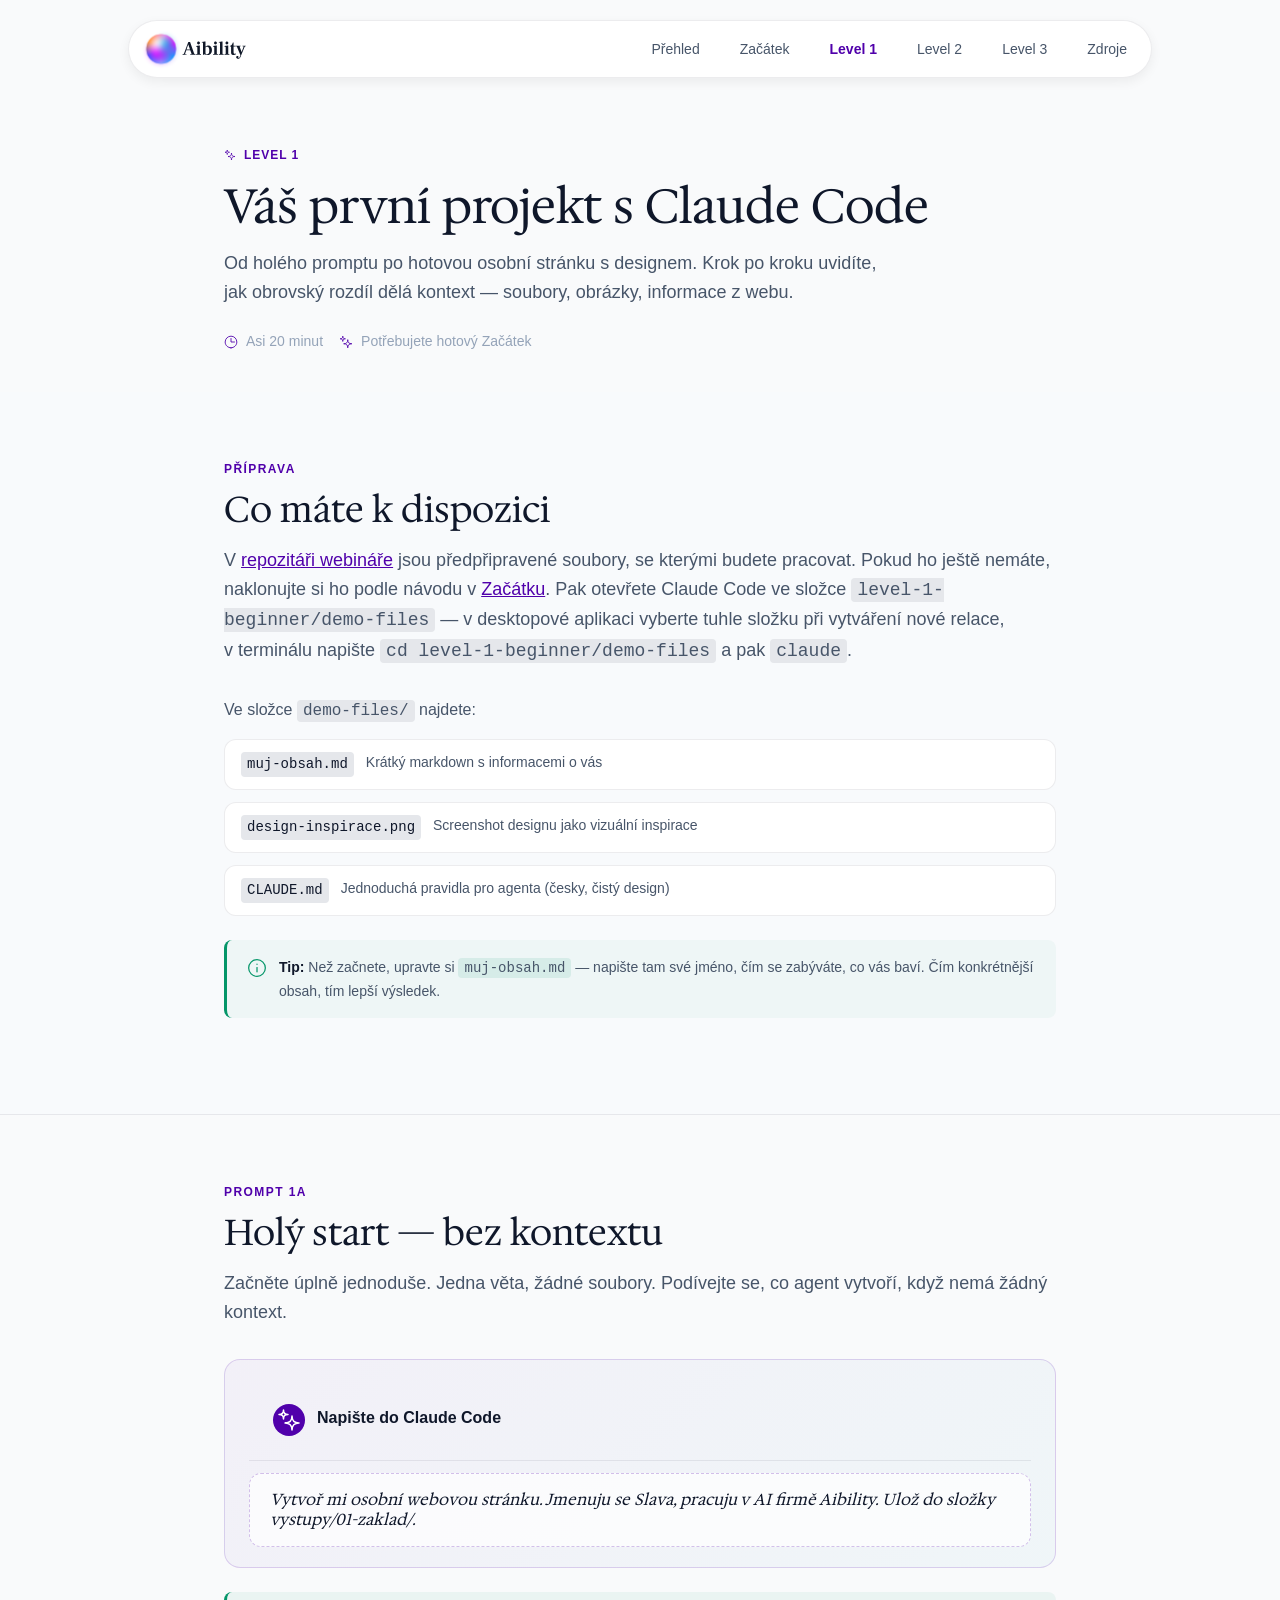
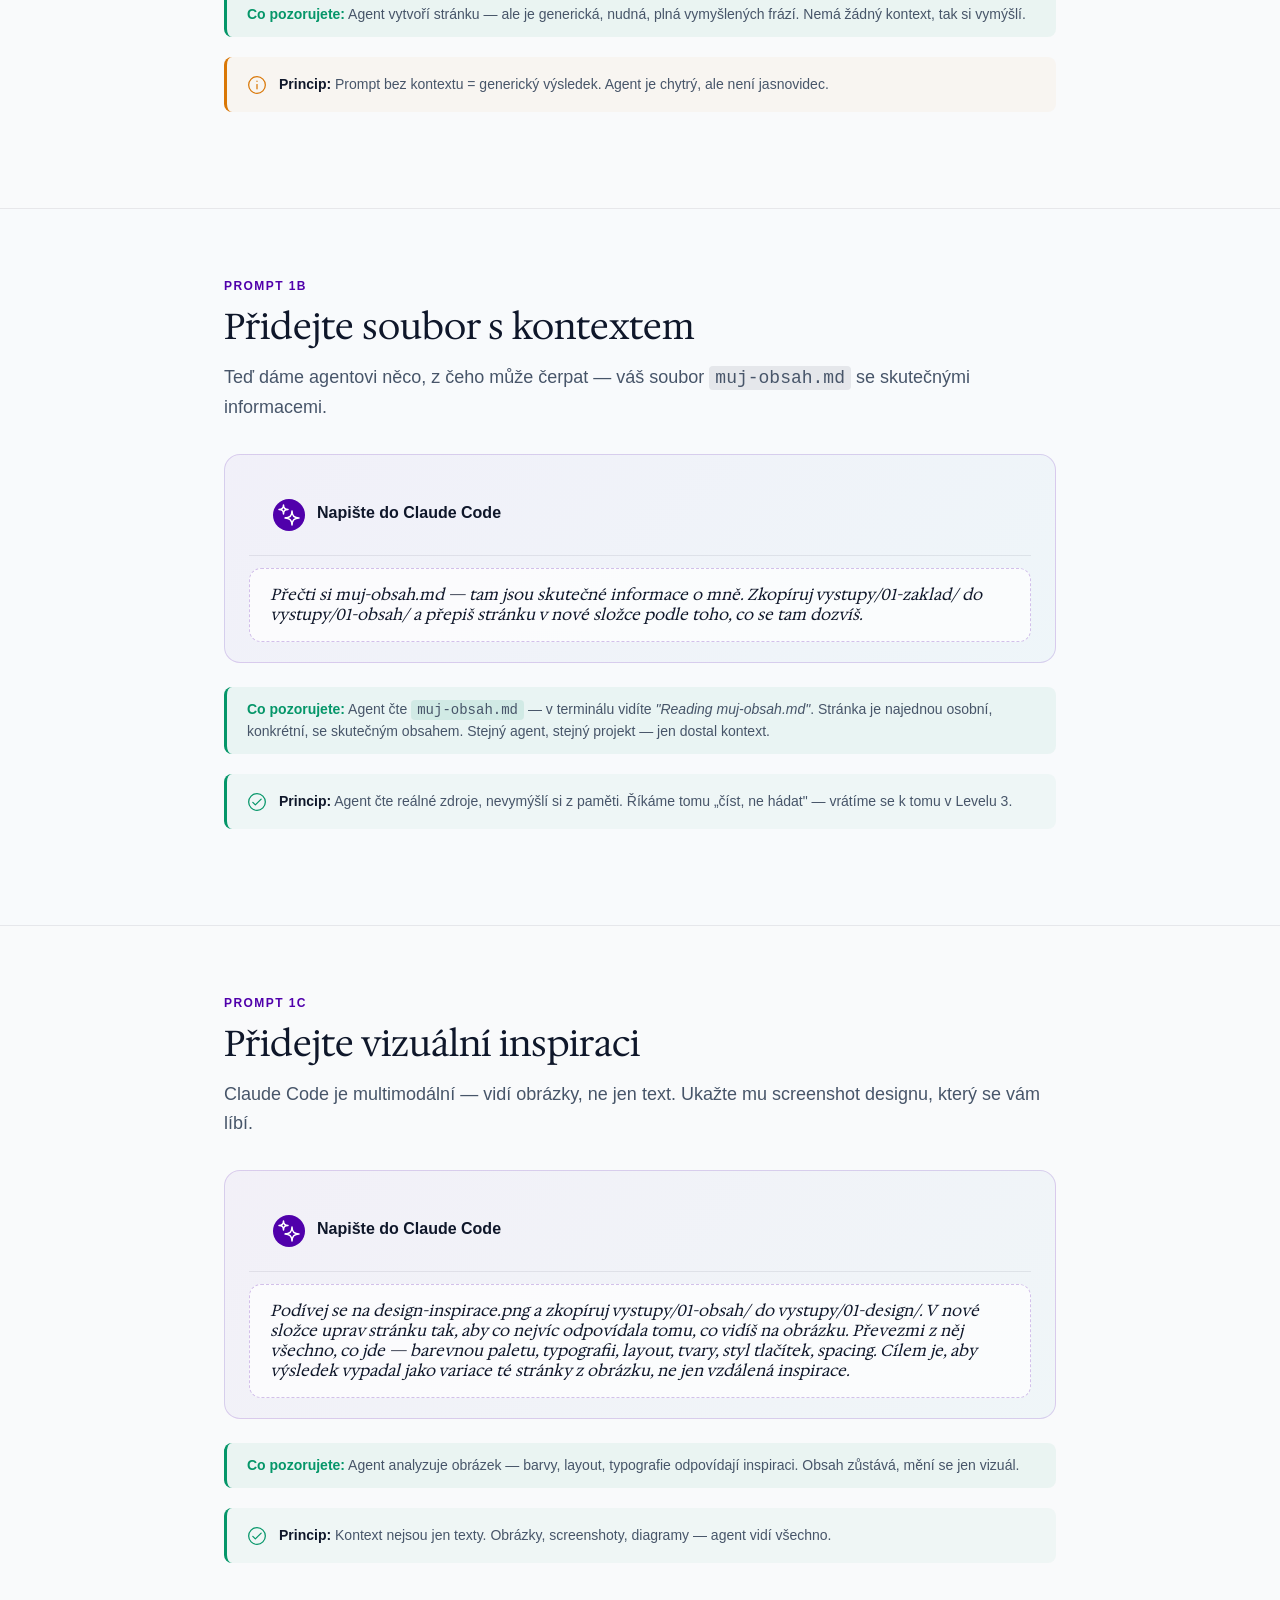
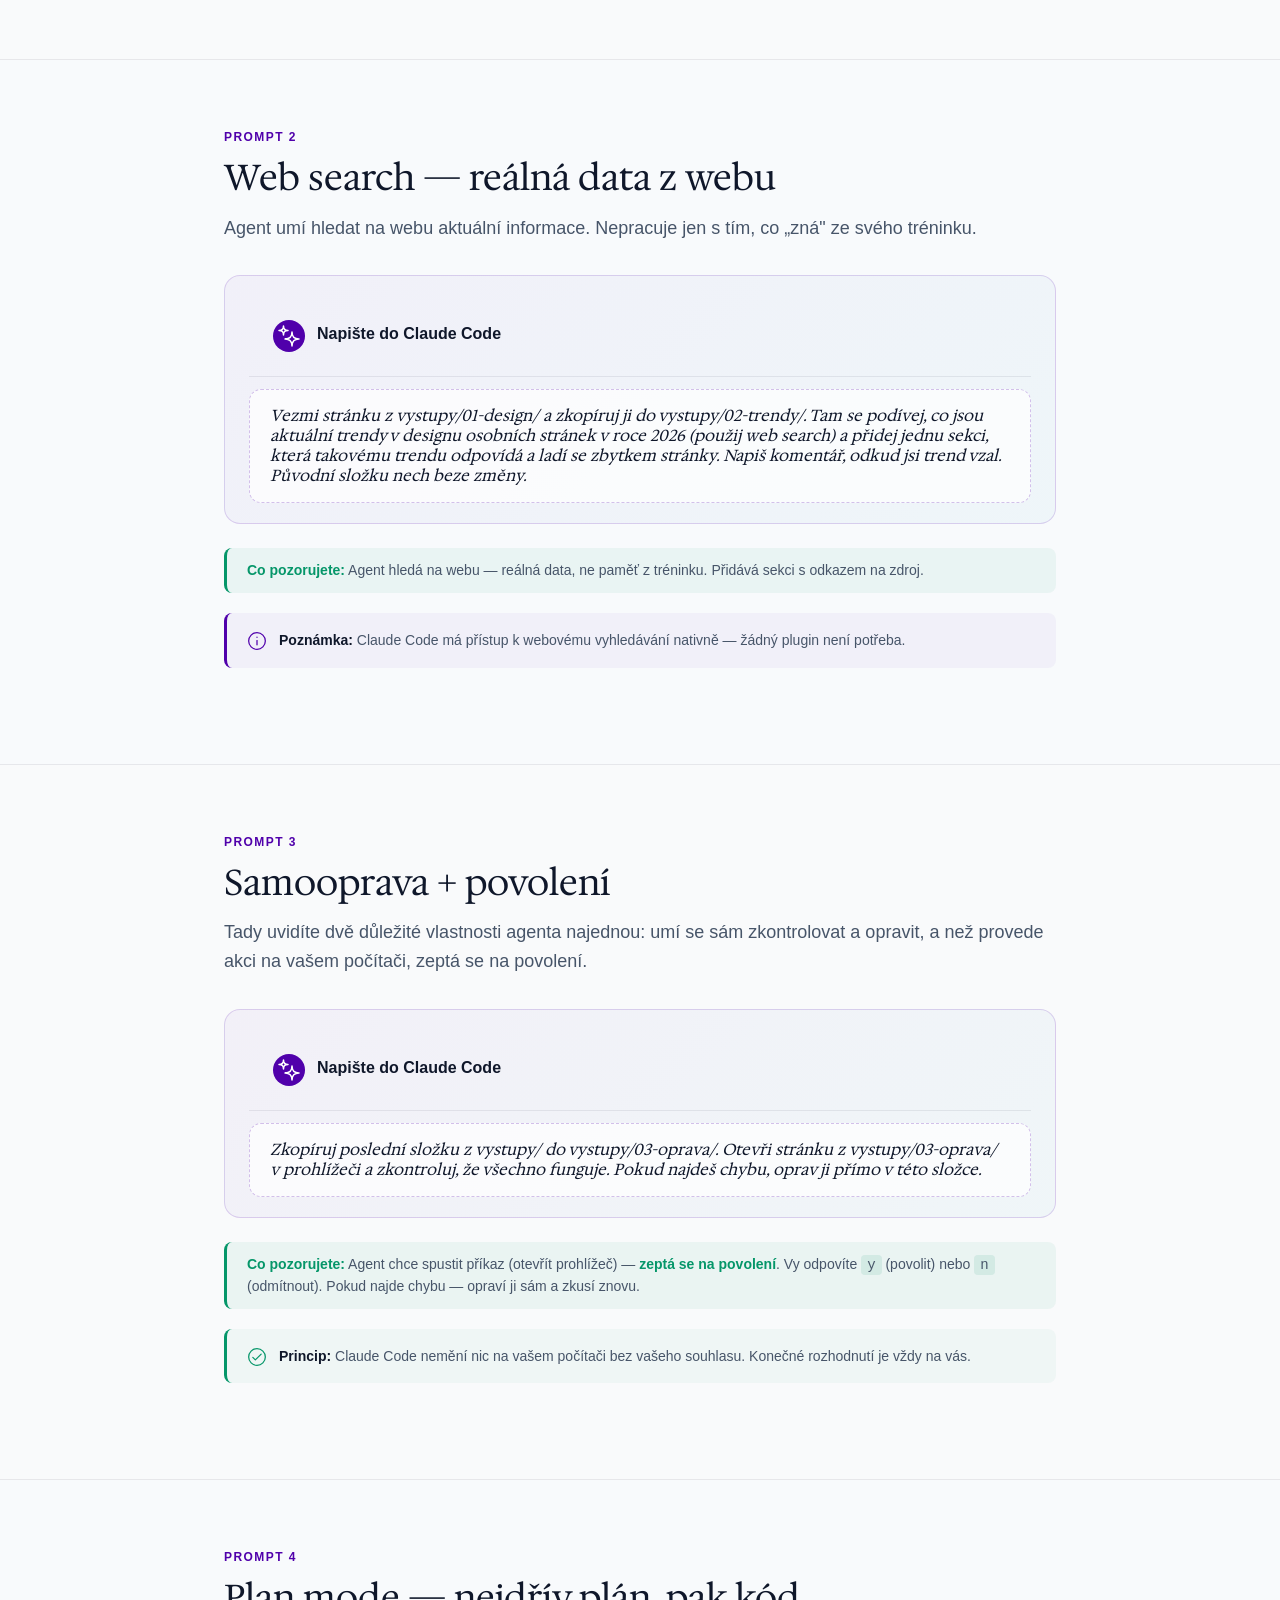
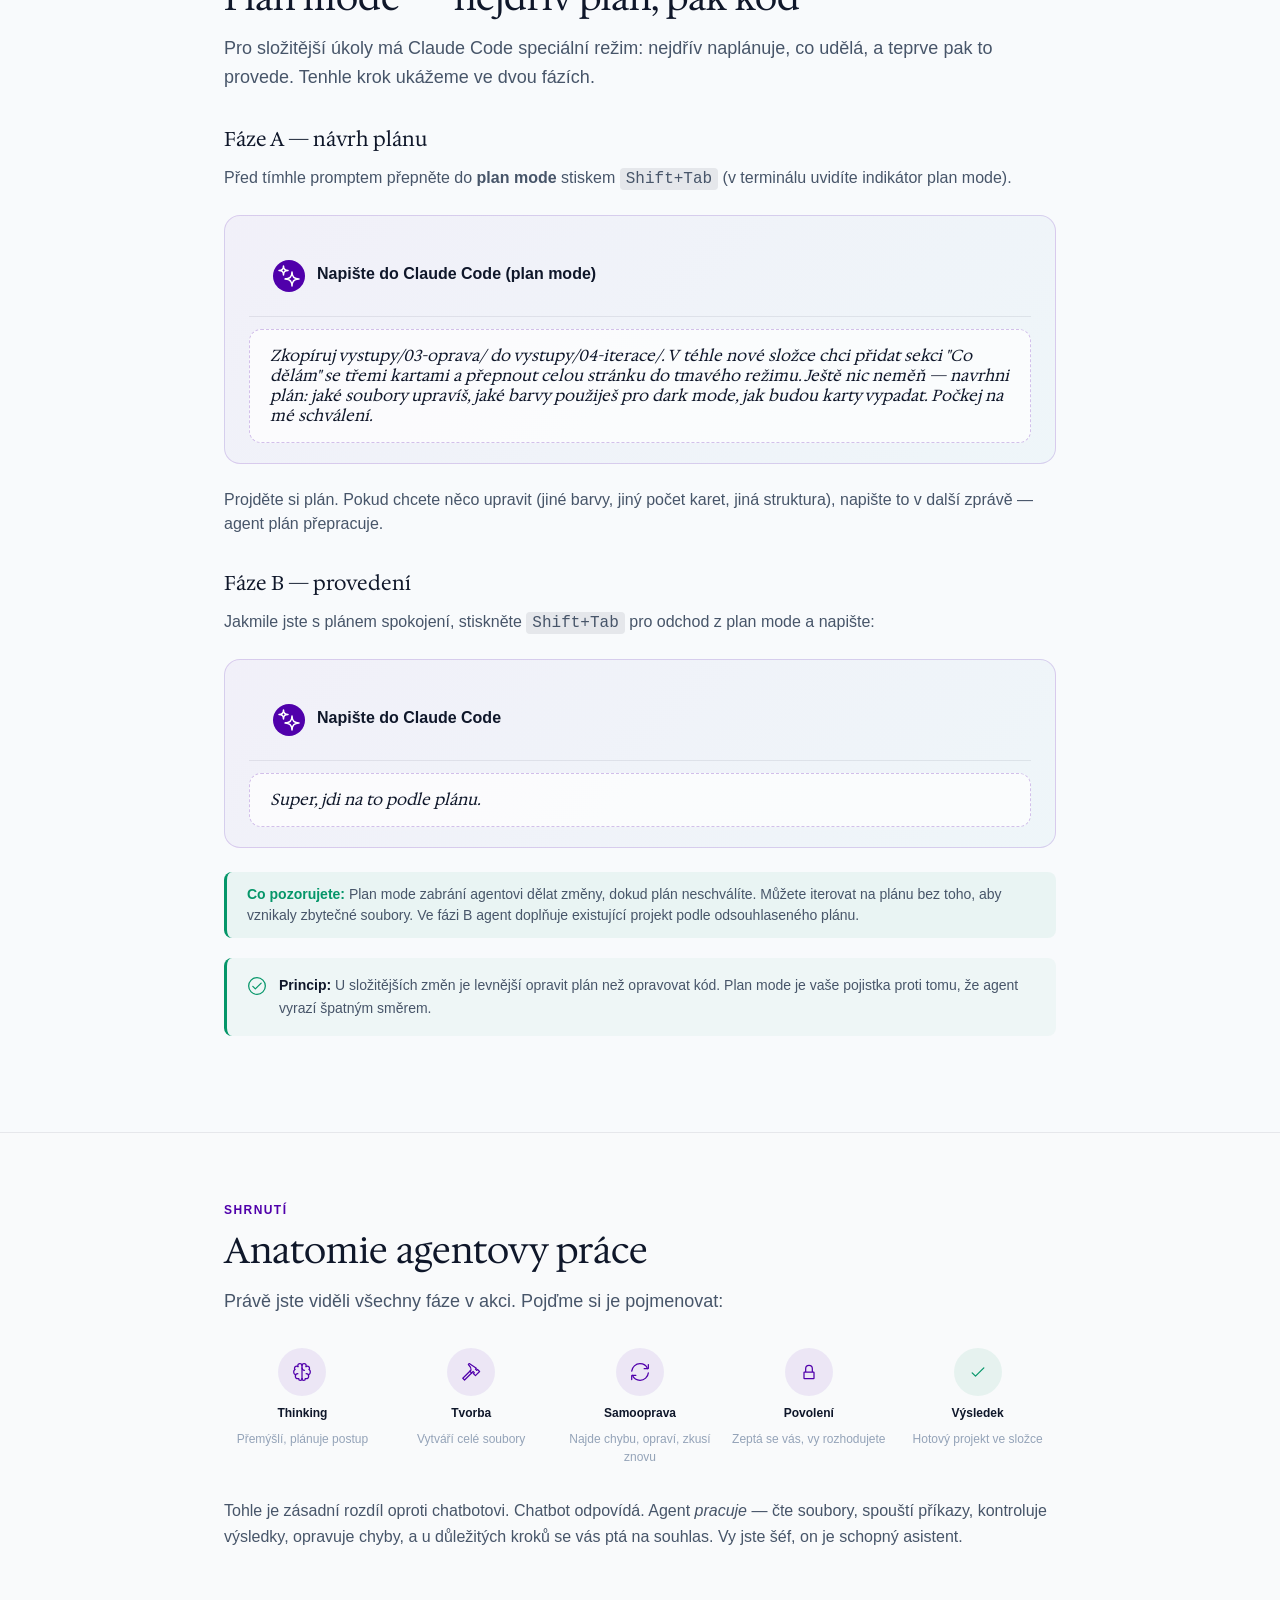
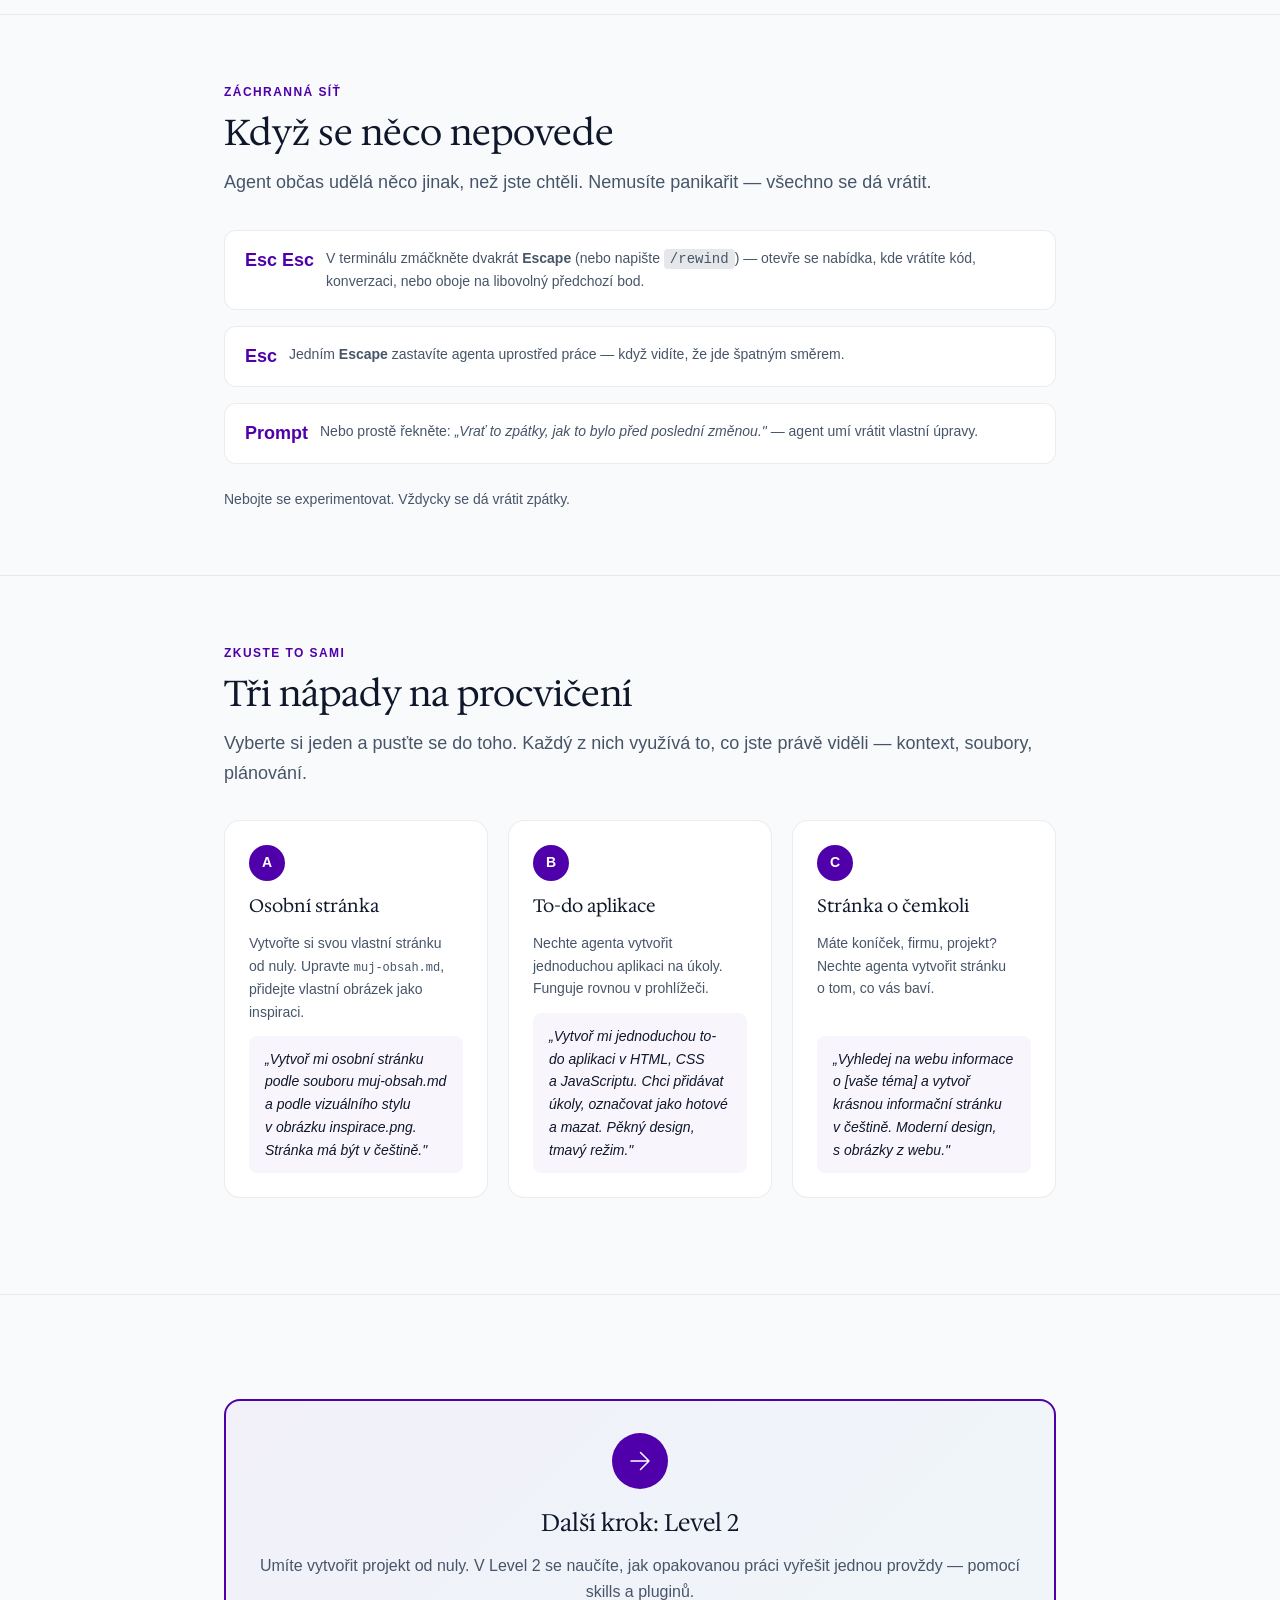
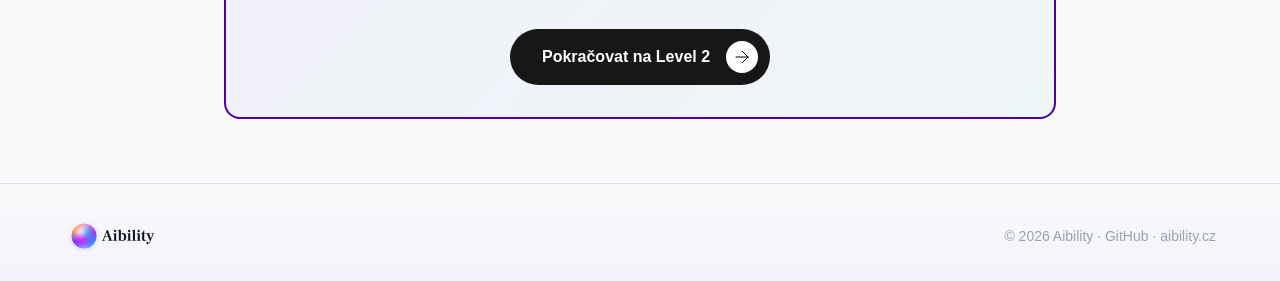
==== commit 63163f92: "fix(site): add repo links to Level 1 and Level 3 preparation sections Someone landing on a level pag" ====
--- a/site/level-1/index.html
+++ b/site/level-1/index.html
@@ -141,7 +141,7 @@
                 <span class="content-section__eyebrow">Příprava</span>
                 <h2 class="content-section__title">Co máte k&nbsp;dispozici</h2>
                 <p class="content-section__lead">
-                    V&nbsp;repozitáři webináře jsou předpřipravené soubory, se&nbsp;kterými budete pracovat. Otevřete Claude&nbsp;Code ve&nbsp;složce <code style="background: var(--code-bg); padding: 2px 6px; border-radius: 4px;">level-1-beginner/demo-files</code>&nbsp;— v&nbsp;desktopové aplikaci vyberte tuhle složku při vytváření nové relace, v&nbsp;terminálu napište <code style="background: var(--code-bg); padding: 2px 6px; border-radius: 4px;">cd level-1-beginner/demo-files</code> a&nbsp;pak <code style="background: var(--code-bg); padding: 2px 6px; border-radius: 4px;">claude</code>.
+                    V&nbsp;<a href="https://github.com/aibilitycz/claude-code-90-webinar" target="_blank" rel="noopener" style="color: var(--color-accent-primary); text-decoration: underline;">repozitáři webináře</a> jsou předpřipravené soubory, se&nbsp;kterými budete pracovat. Pokud ho ještě nemáte, naklonujte si ho podle návodu v&nbsp;<a href="../zacatek/#spolecnik" style="color: var(--color-accent-primary); text-decoration: underline;">Začátku</a>. Pak otevřete Claude&nbsp;Code ve&nbsp;složce <code style="background: var(--code-bg); padding: 2px 6px; border-radius: 4px;">level-1-beginner/demo-files</code>&nbsp;— v&nbsp;desktopové aplikaci vyberte tuhle složku při vytváření nové relace, v&nbsp;terminálu napište <code style="background: var(--code-bg); padding: 2px 6px; border-radius: 4px;">cd level-1-beginner/demo-files</code> a&nbsp;pak <code style="background: var(--code-bg); padding: 2px 6px; border-radius: 4px;">claude</code>.
                 </p>
 
                 <p style="color: var(--color-text-secondary); margin-bottom: var(--space-4);">Ve&nbsp;složce <code style="background: var(--code-bg); padding: 2px 6px; border-radius: 4px;">demo-files/</code> najdete:</p>
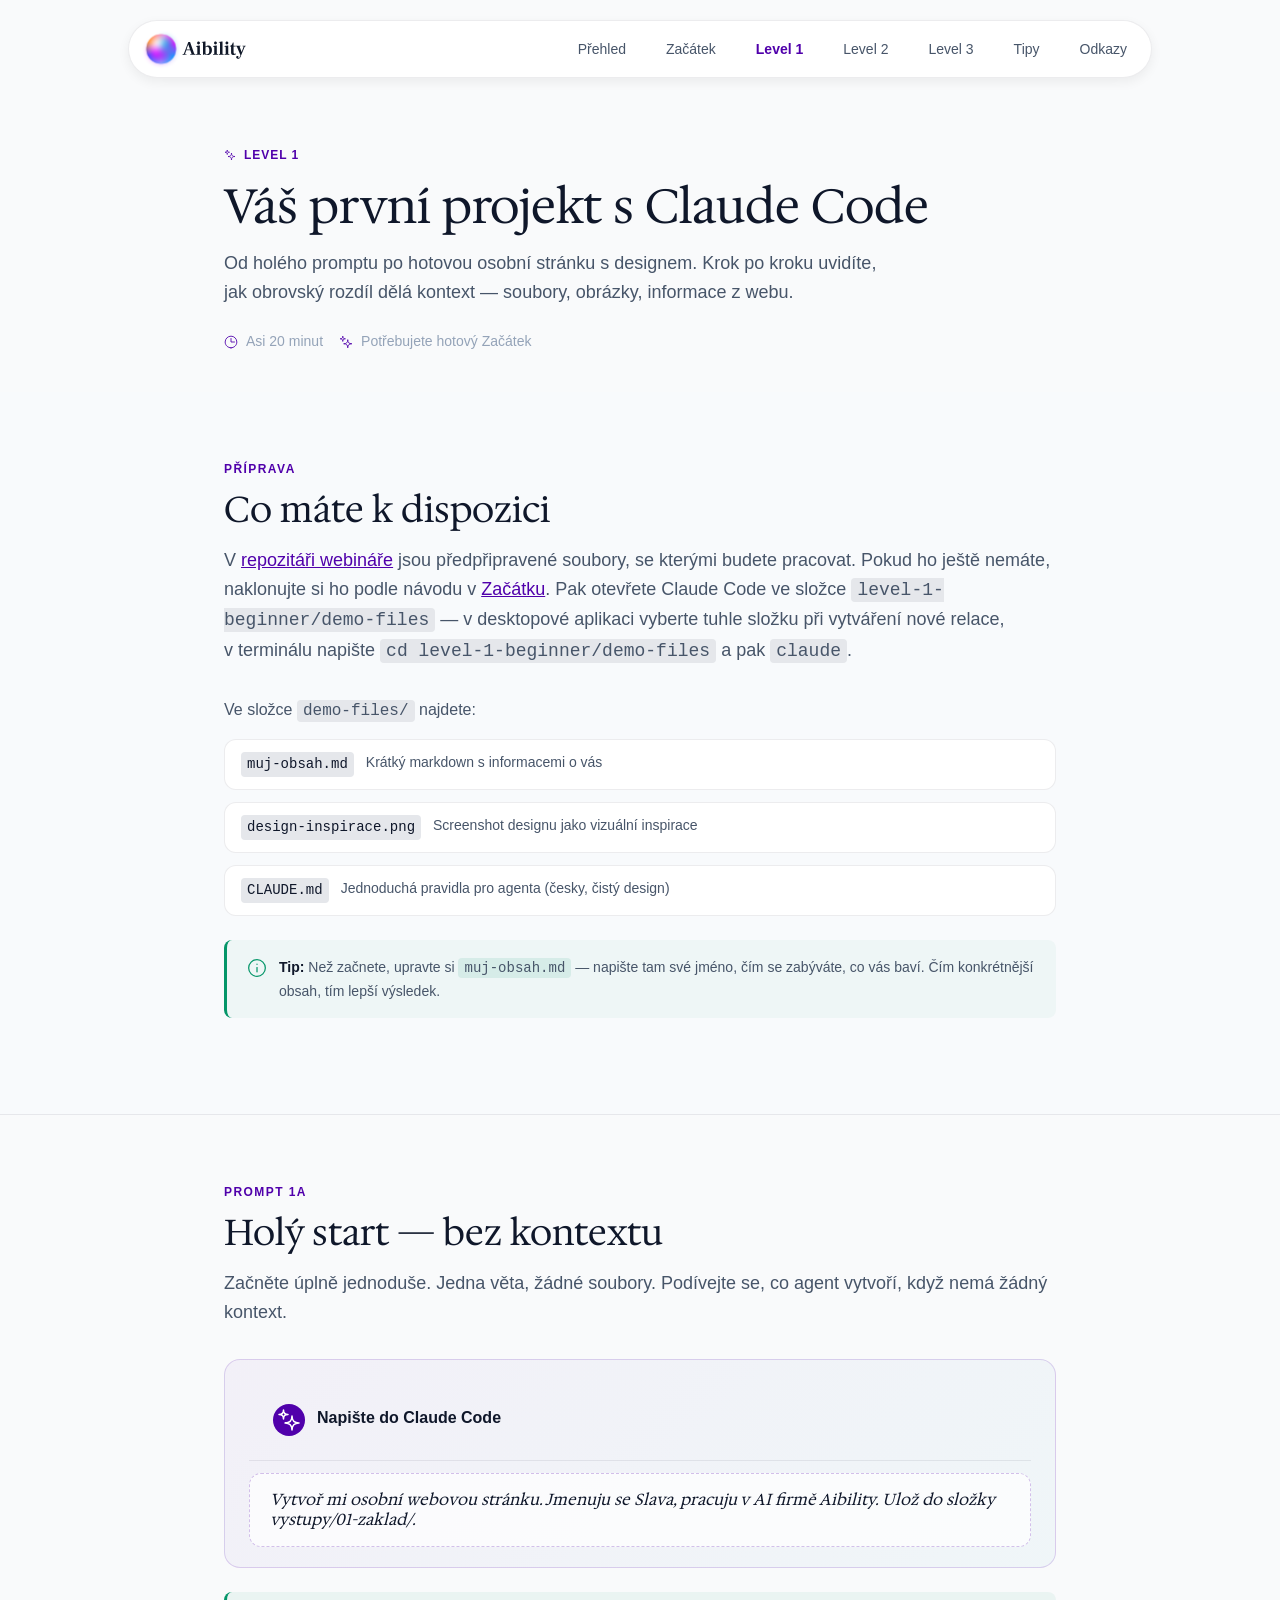
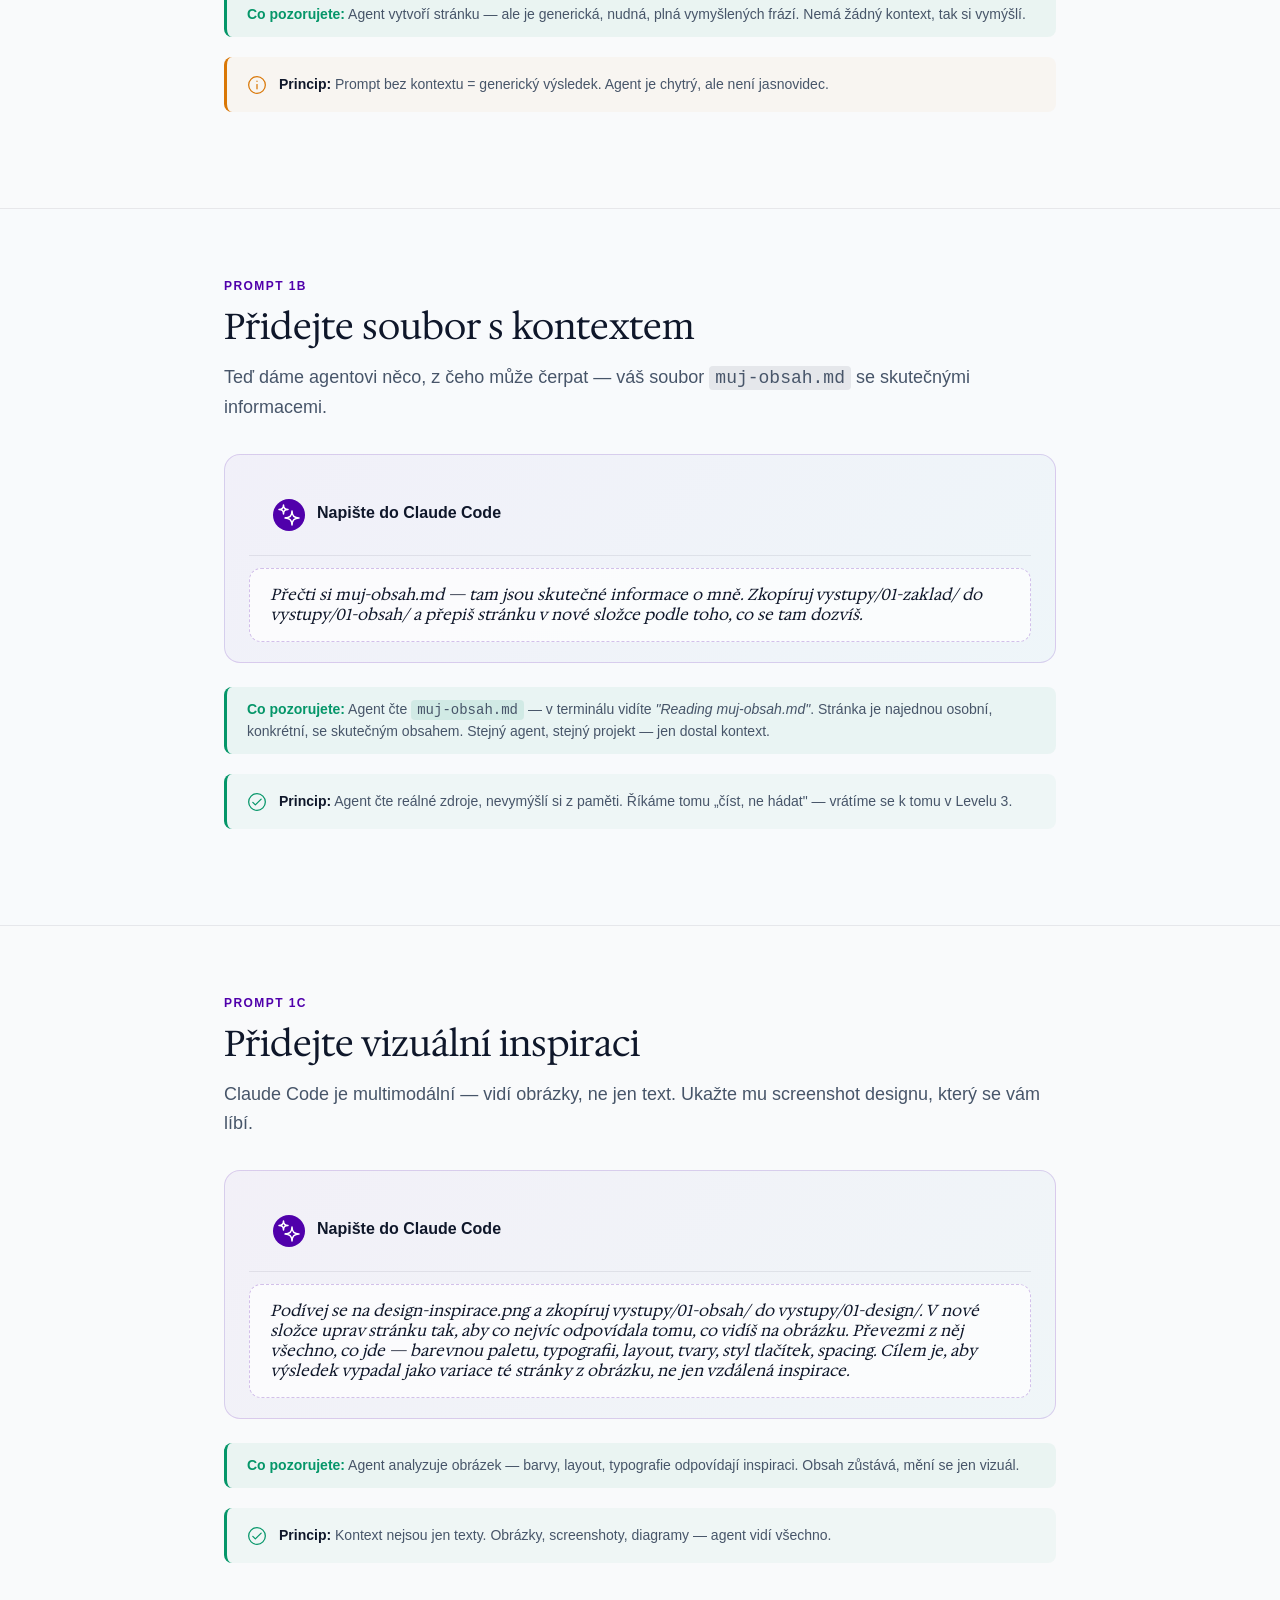
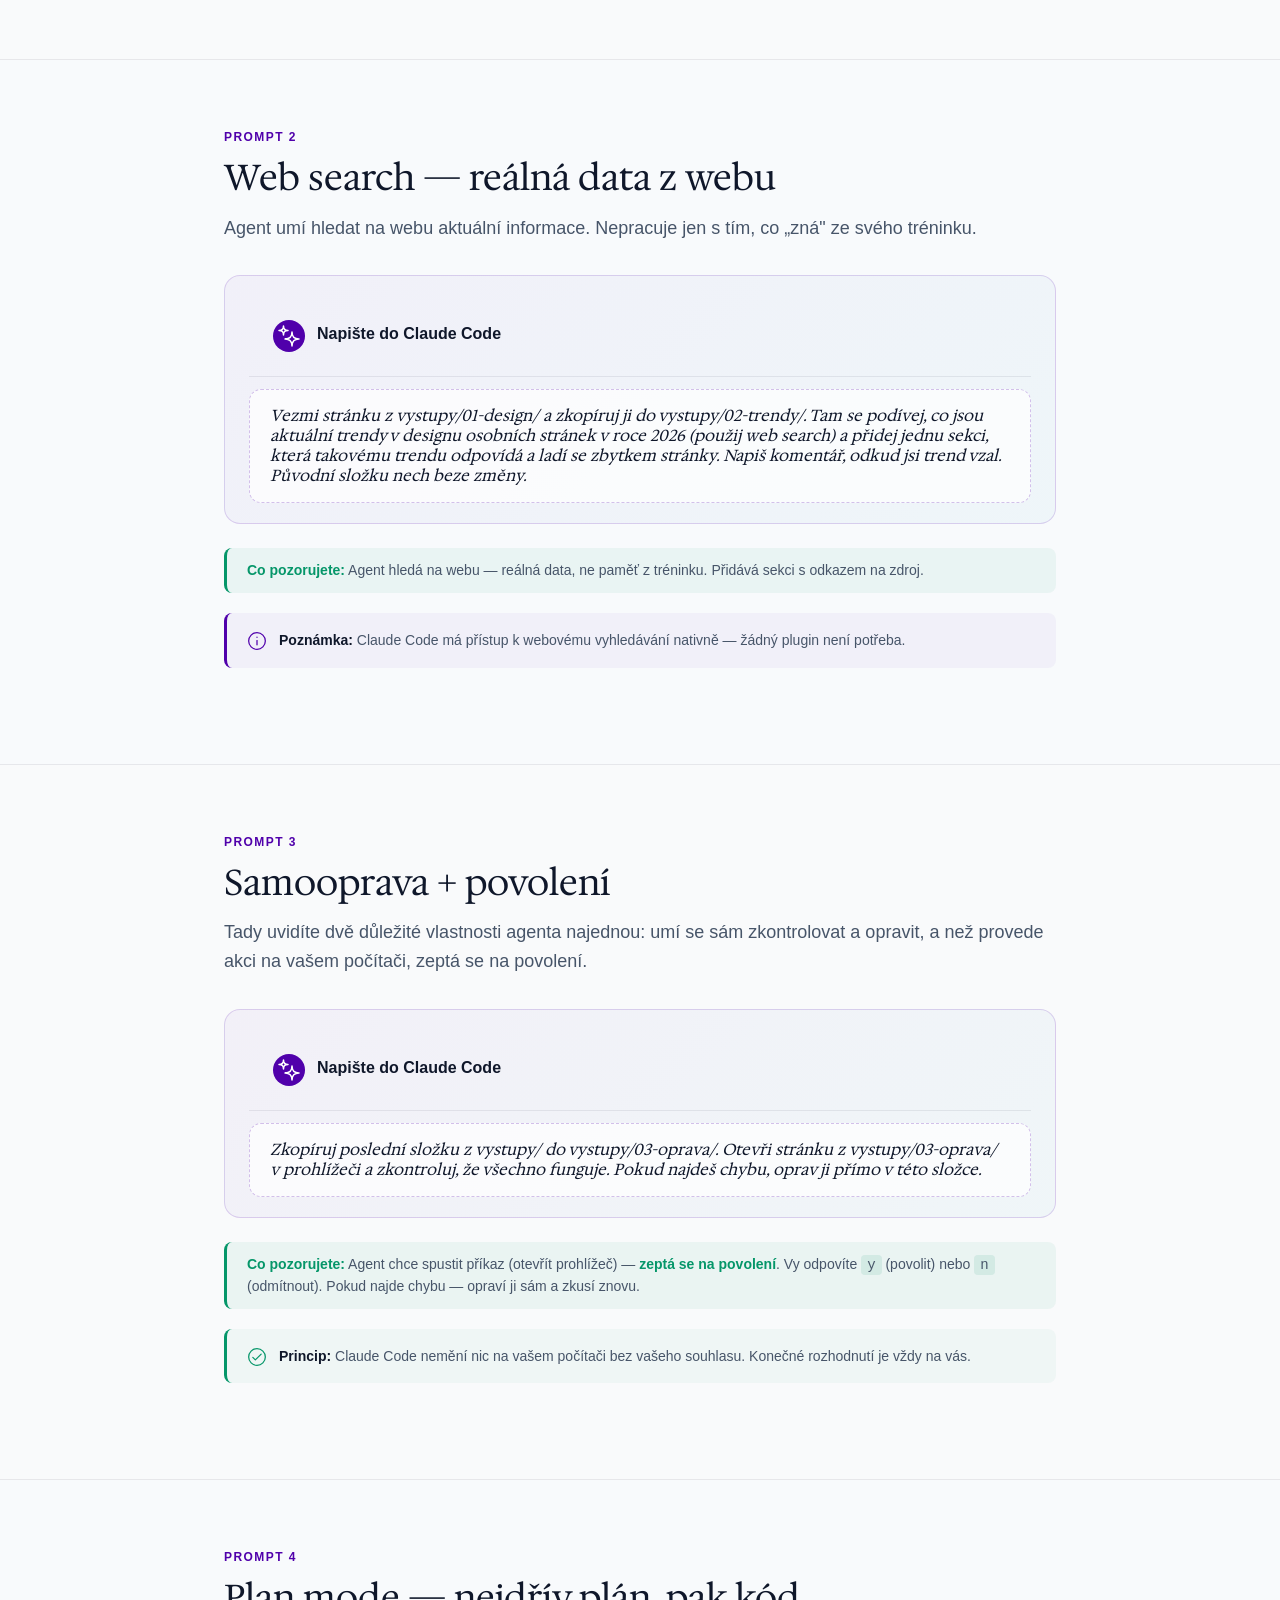
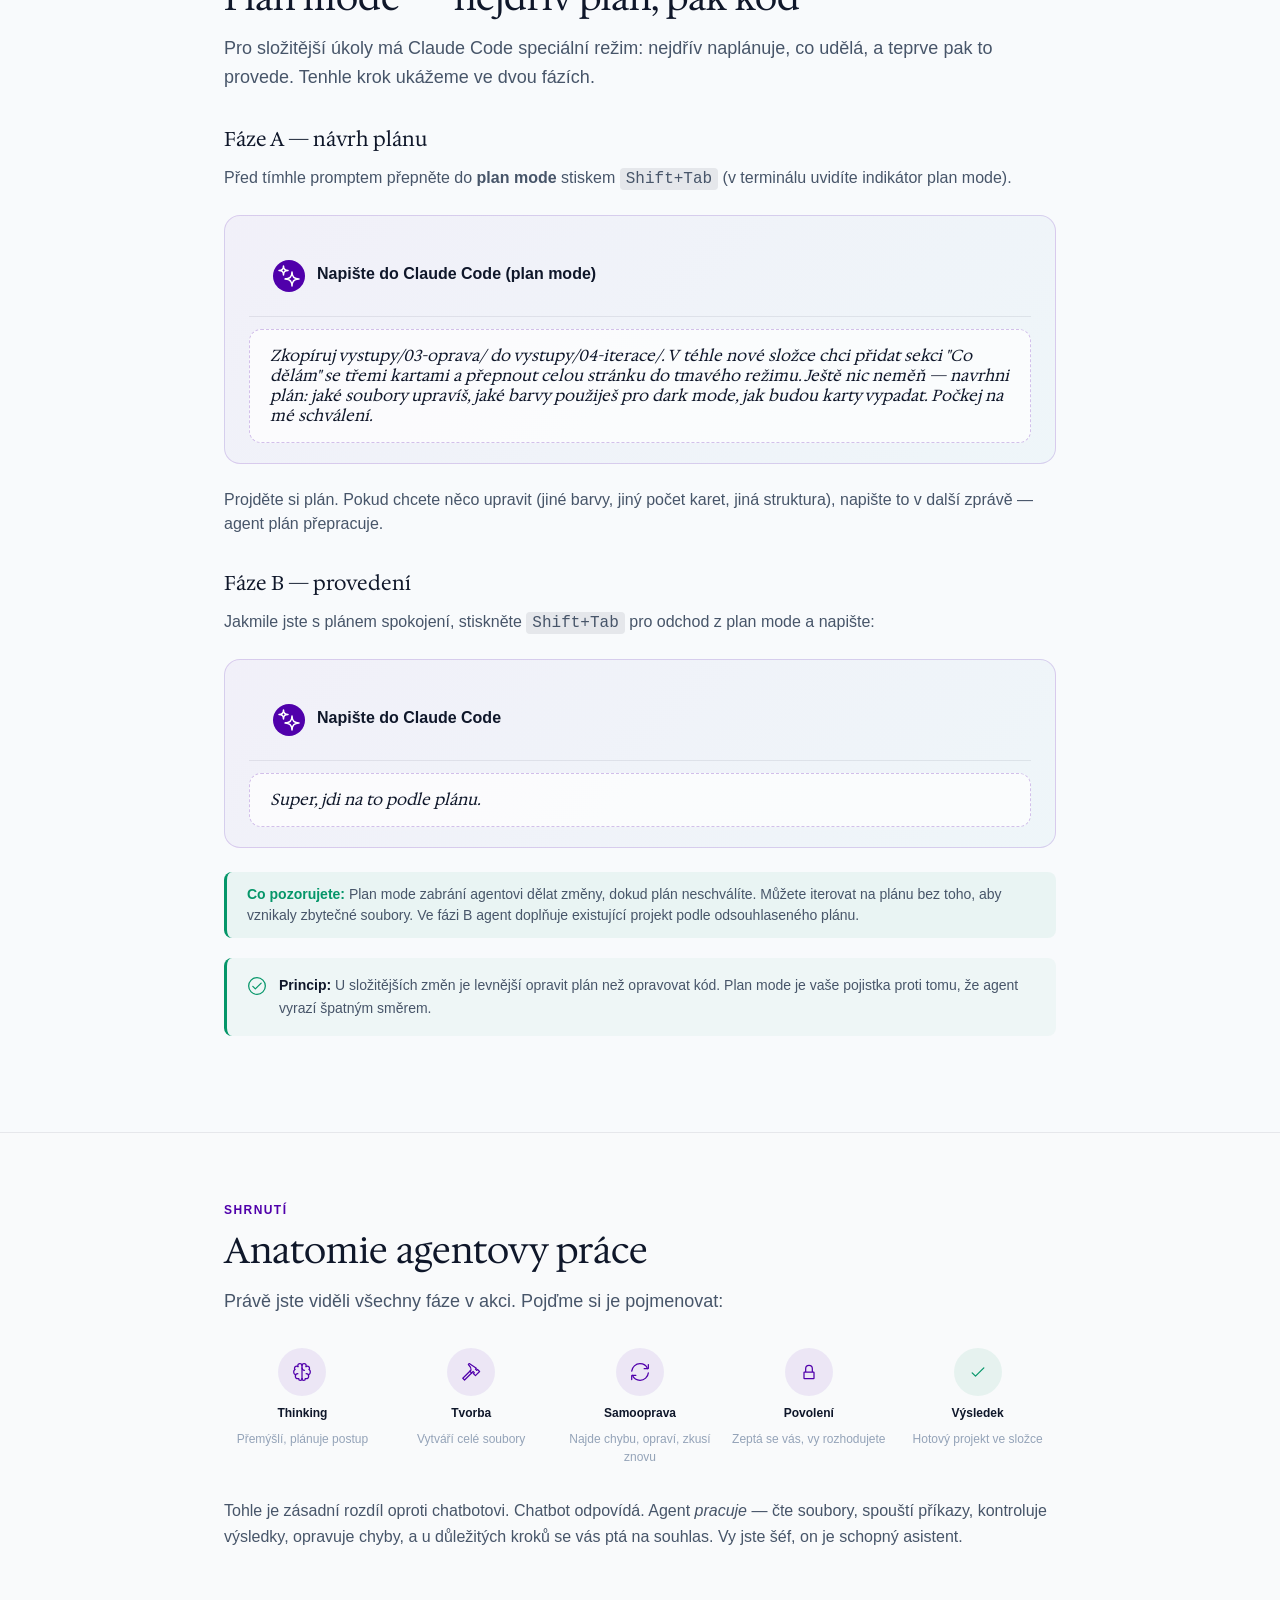
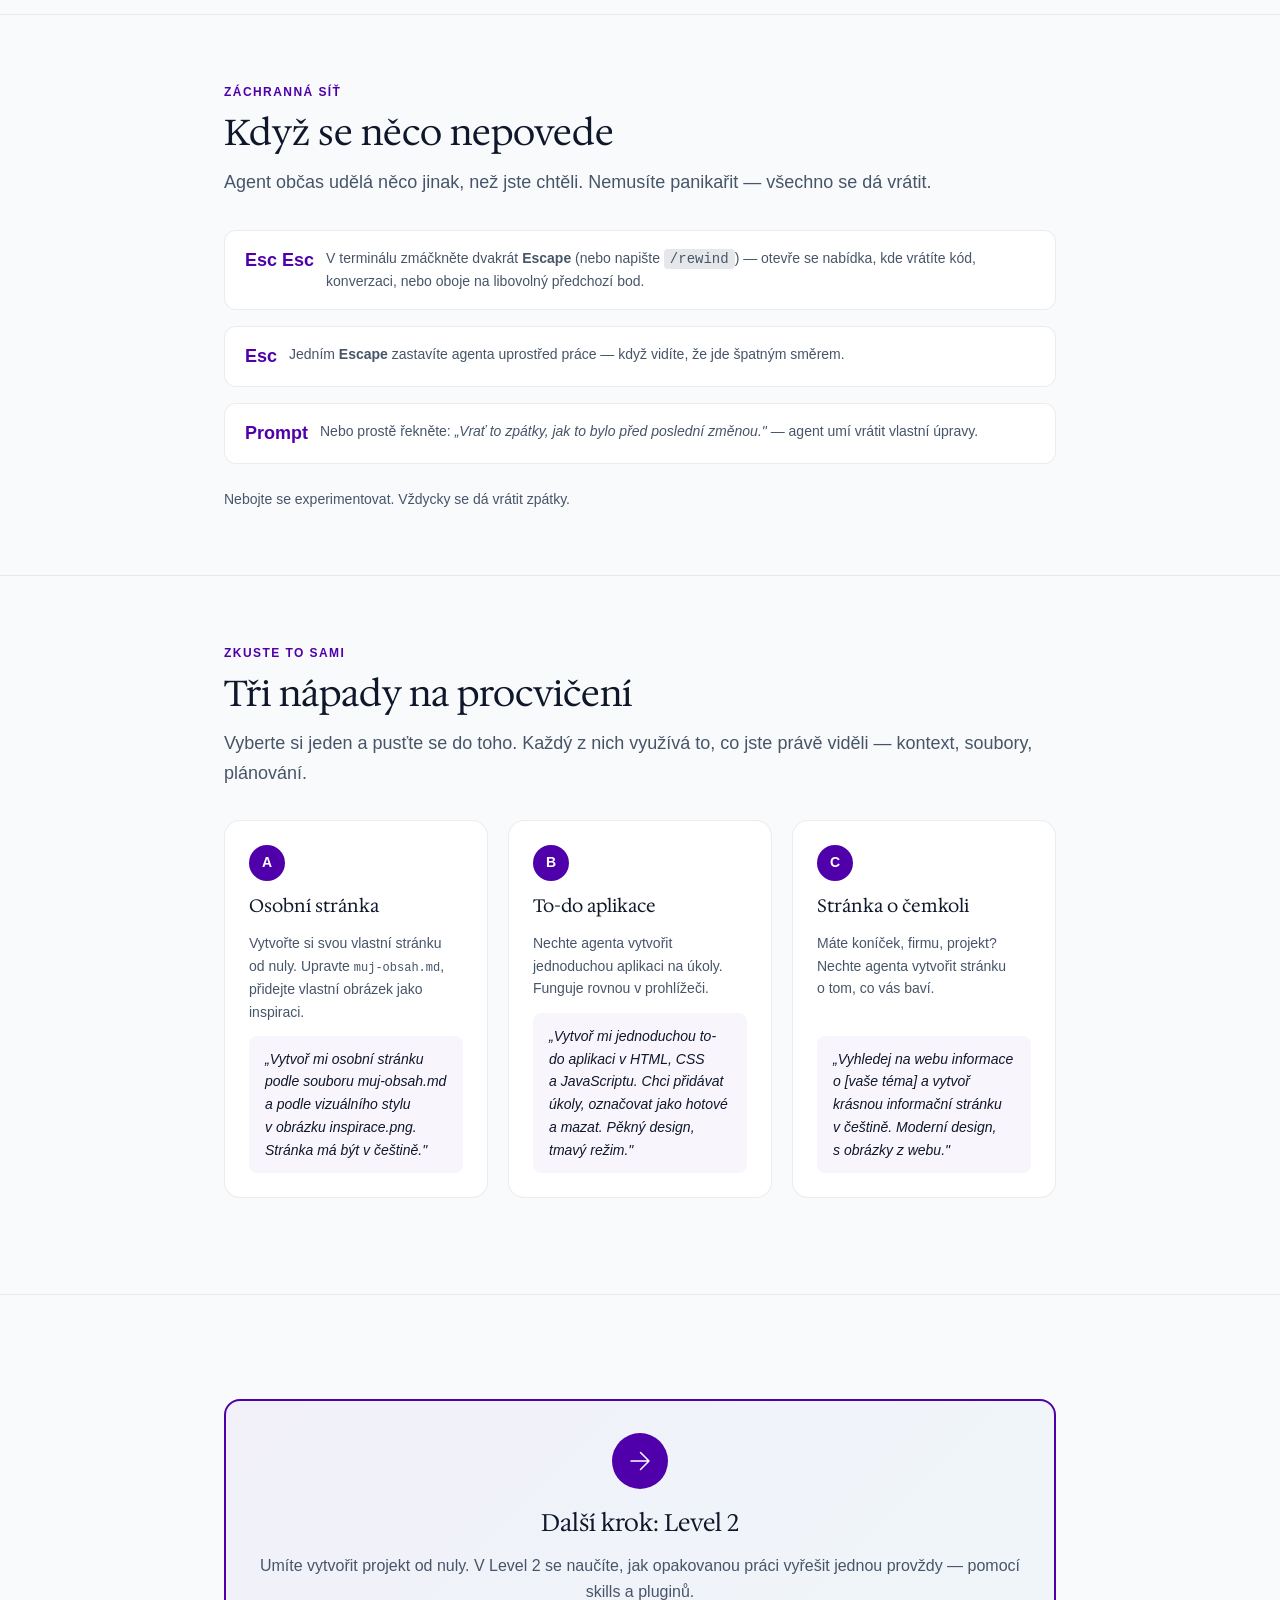
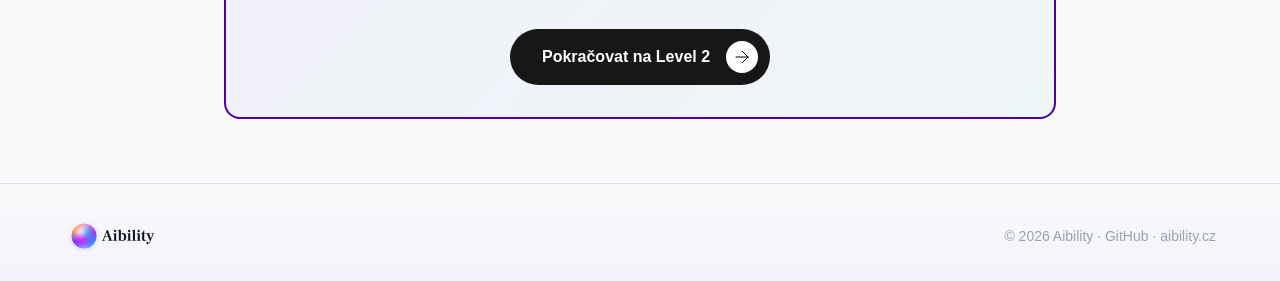
==== commit a19d1654: "feat(site): split Resources into Tipy (practical) and Odkazy (links) The old "Zdroje" page mixed pra" ====
--- a/site/level-1/index.html
+++ b/site/level-1/index.html
@@ -114,7 +114,8 @@
                     <li><a href="./" class="header__nav-item" style="color: var(--color-accent-primary); font-weight: var(--font-semibold);">Level 1</a></li>
                     <li><a href="../level-2/" class="header__nav-item">Level 2</a></li>
                     <li><a href="../level-3/" class="header__nav-item">Level 3</a></li>
-                    <li><a href="../resources/" class="header__nav-item">Zdroje</a></li>
+                    <li><a href="../tipy/" class="header__nav-item">Tipy</a></li>
+                    <li><a href="../odkazy/" class="header__nav-item">Odkazy</a></li>
                 </ul>
             </nav>
         </div>
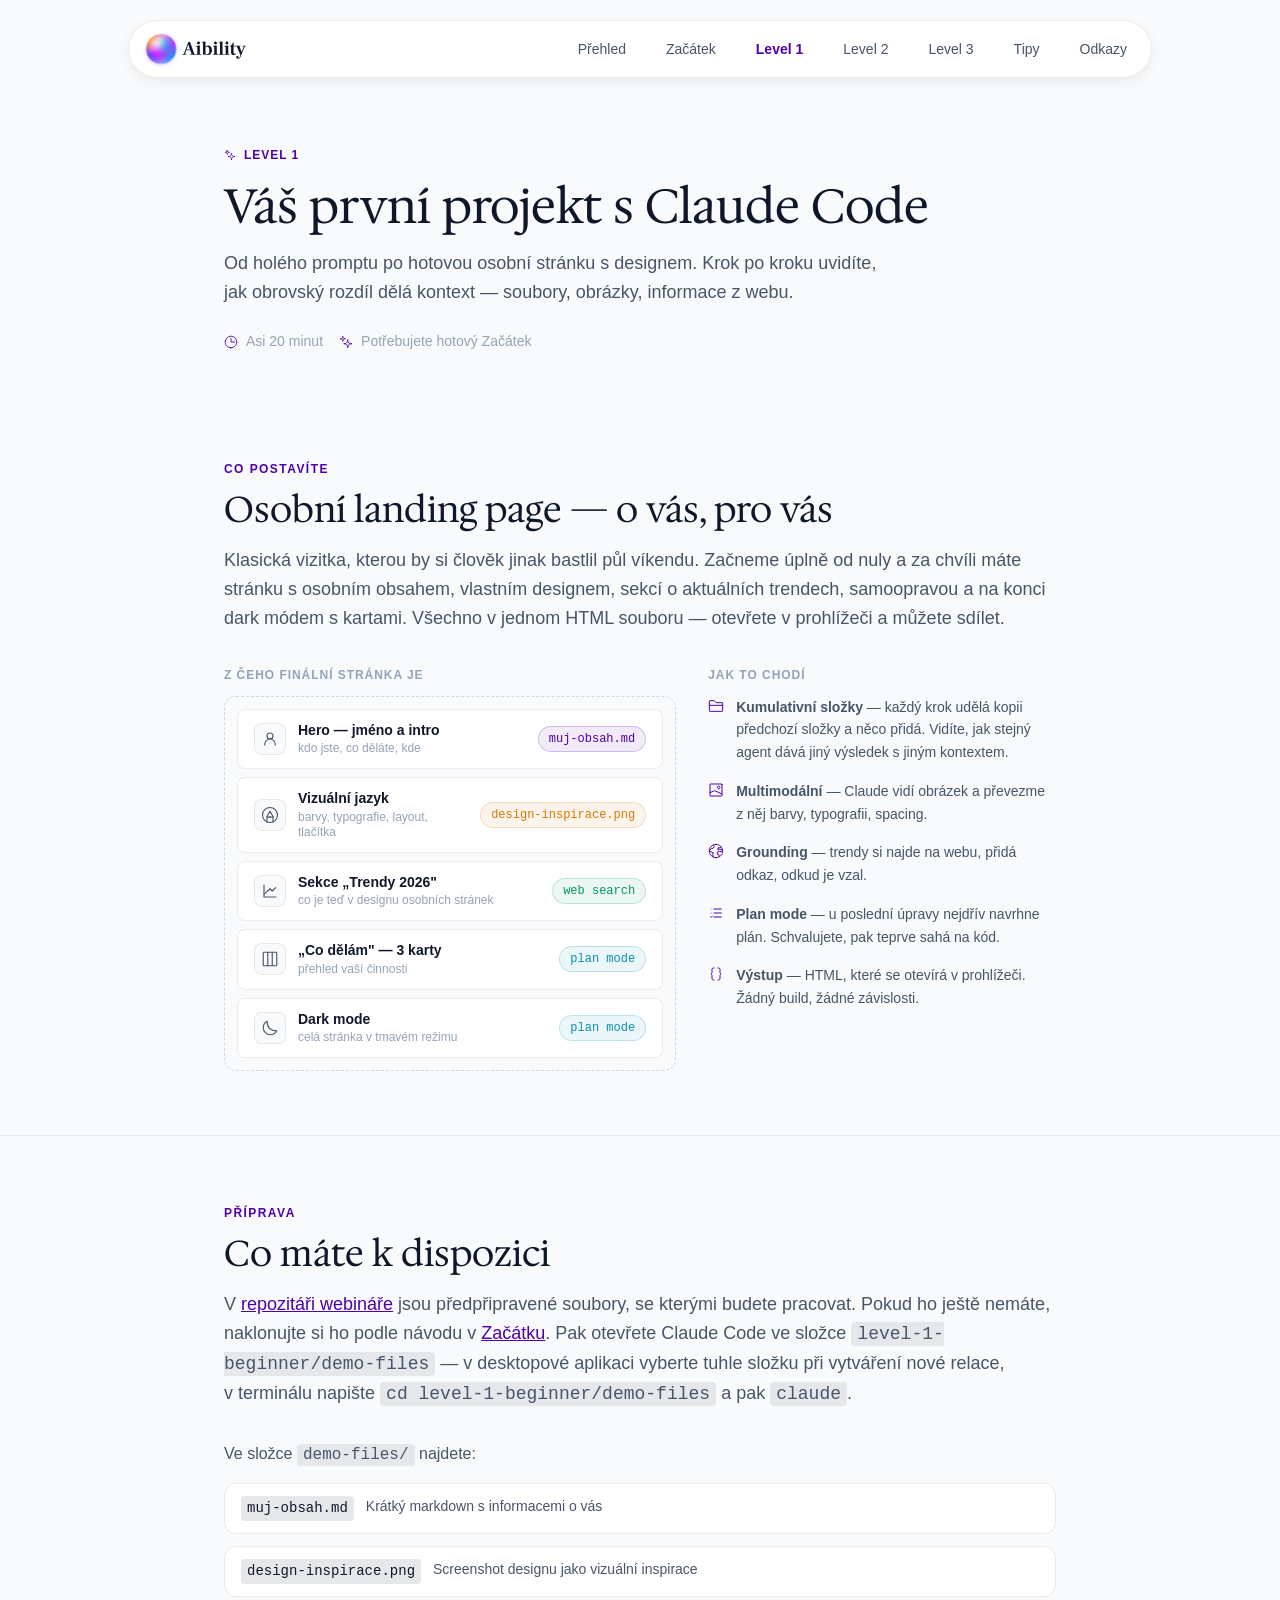
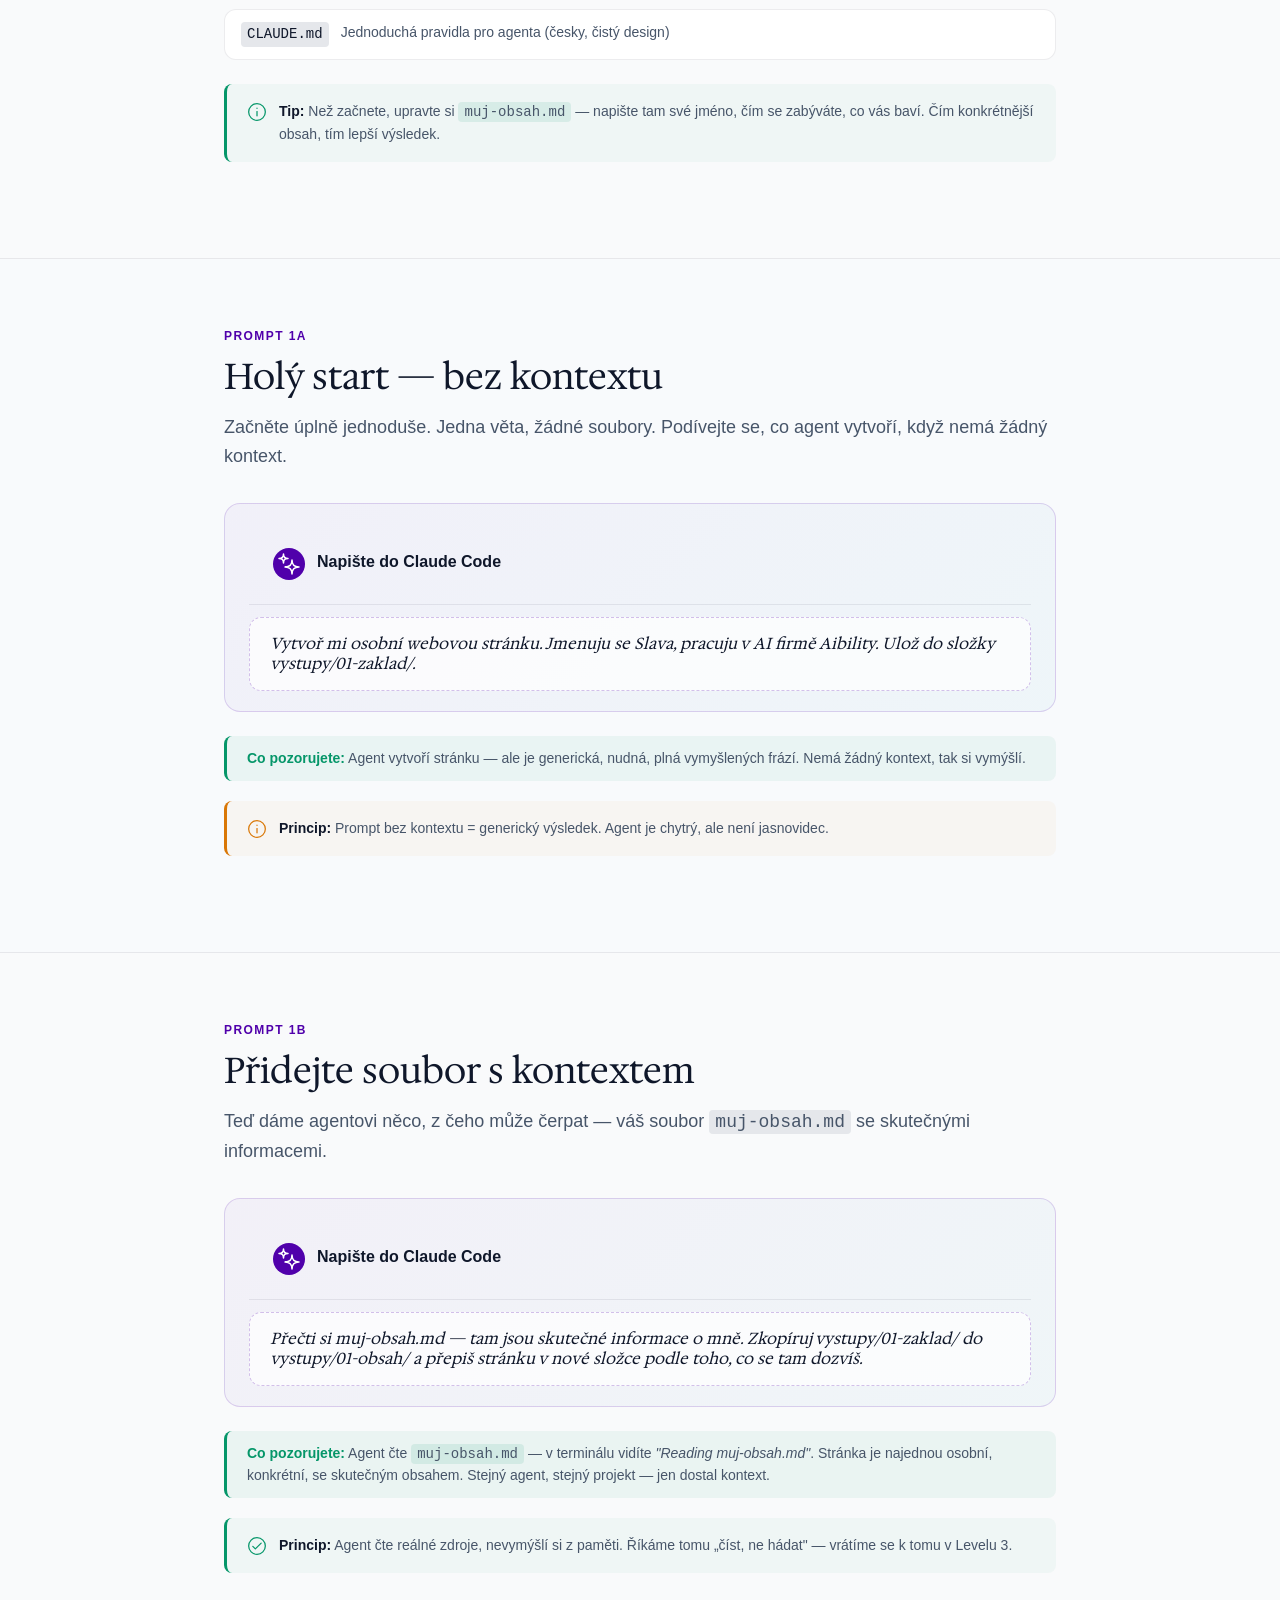
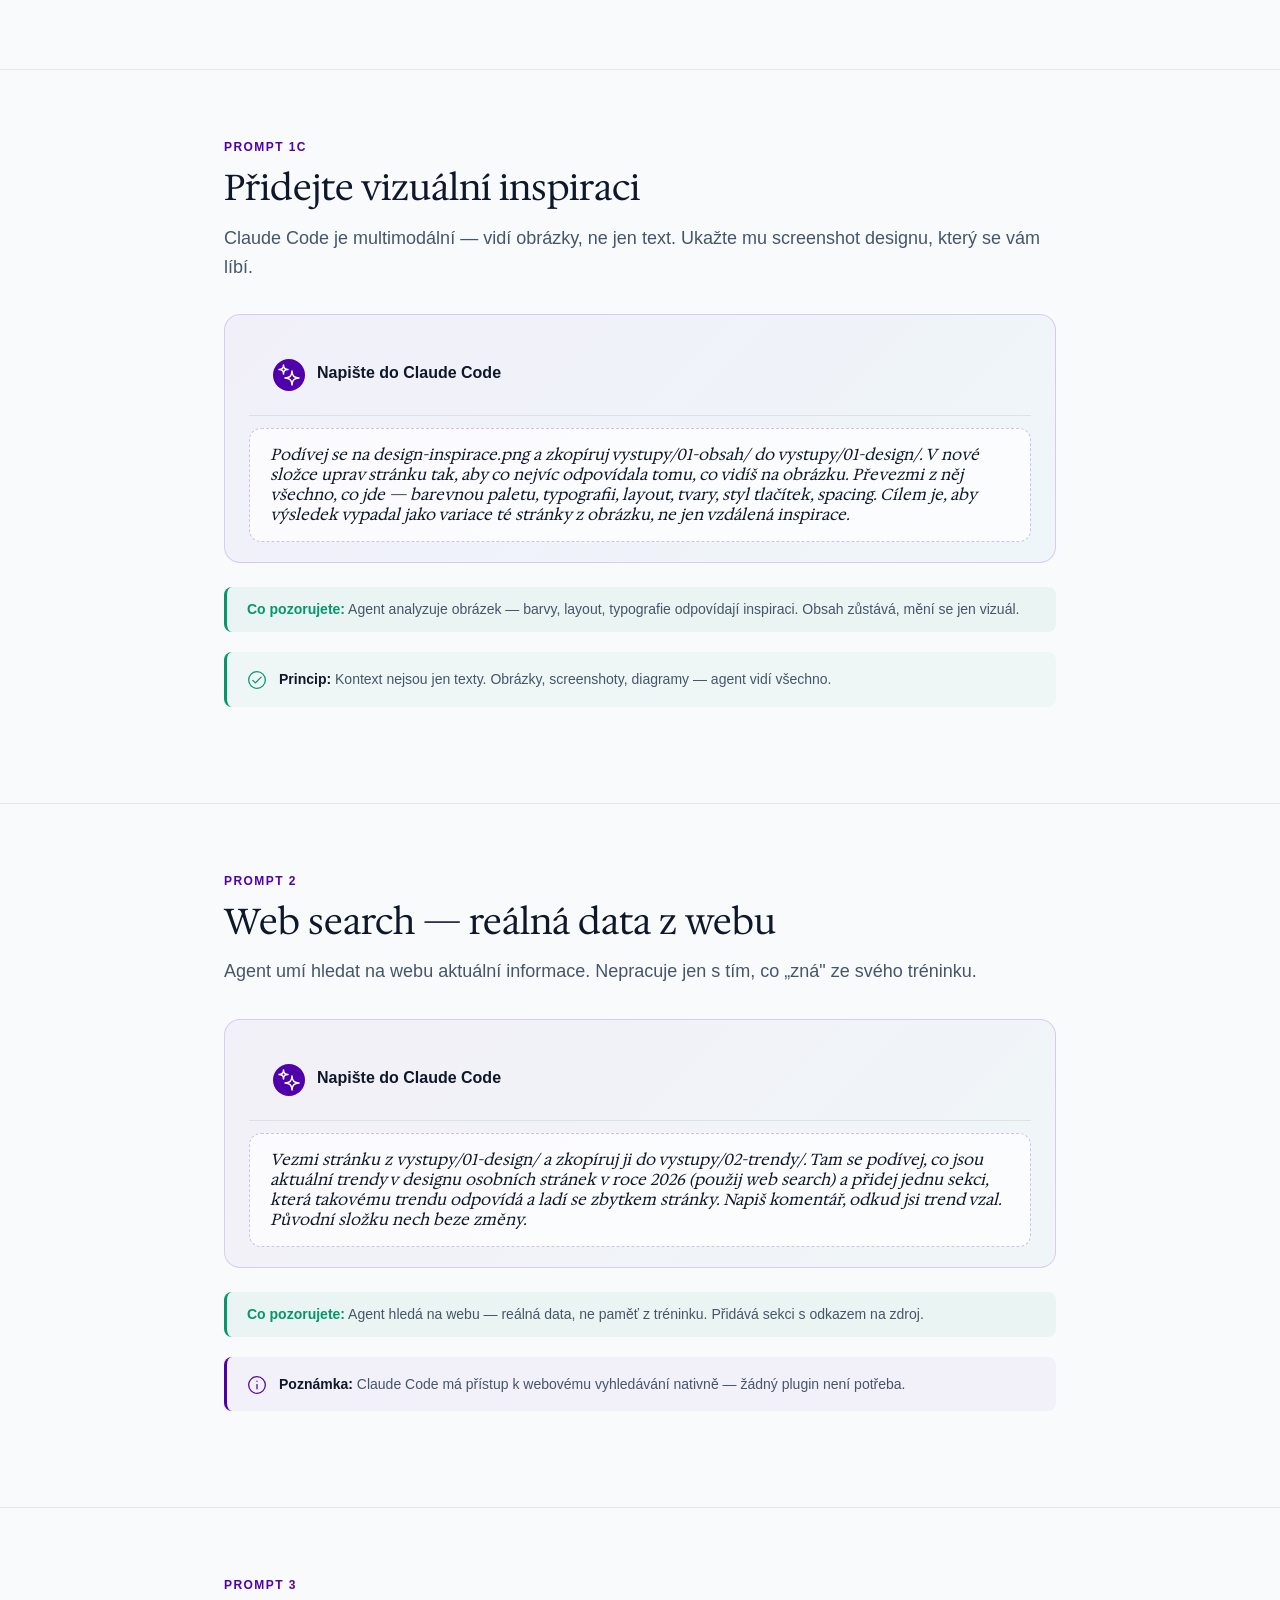
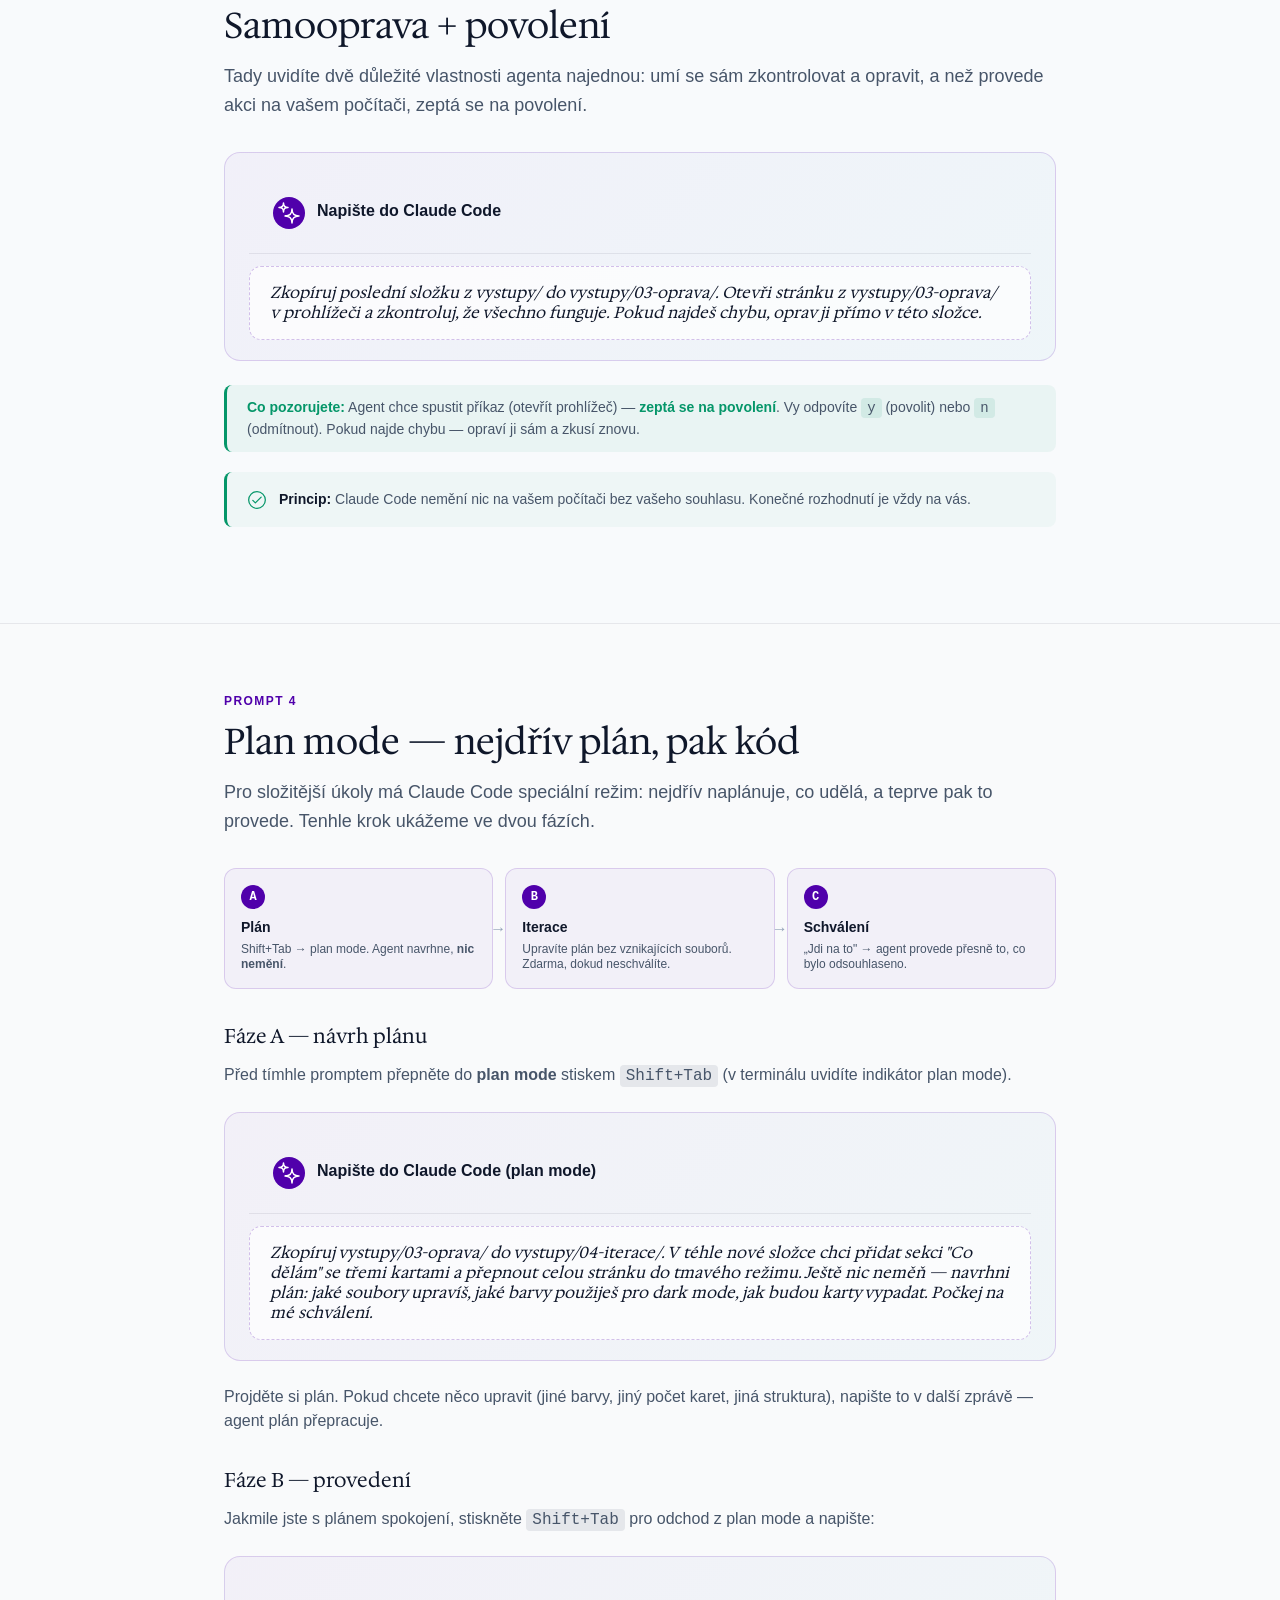
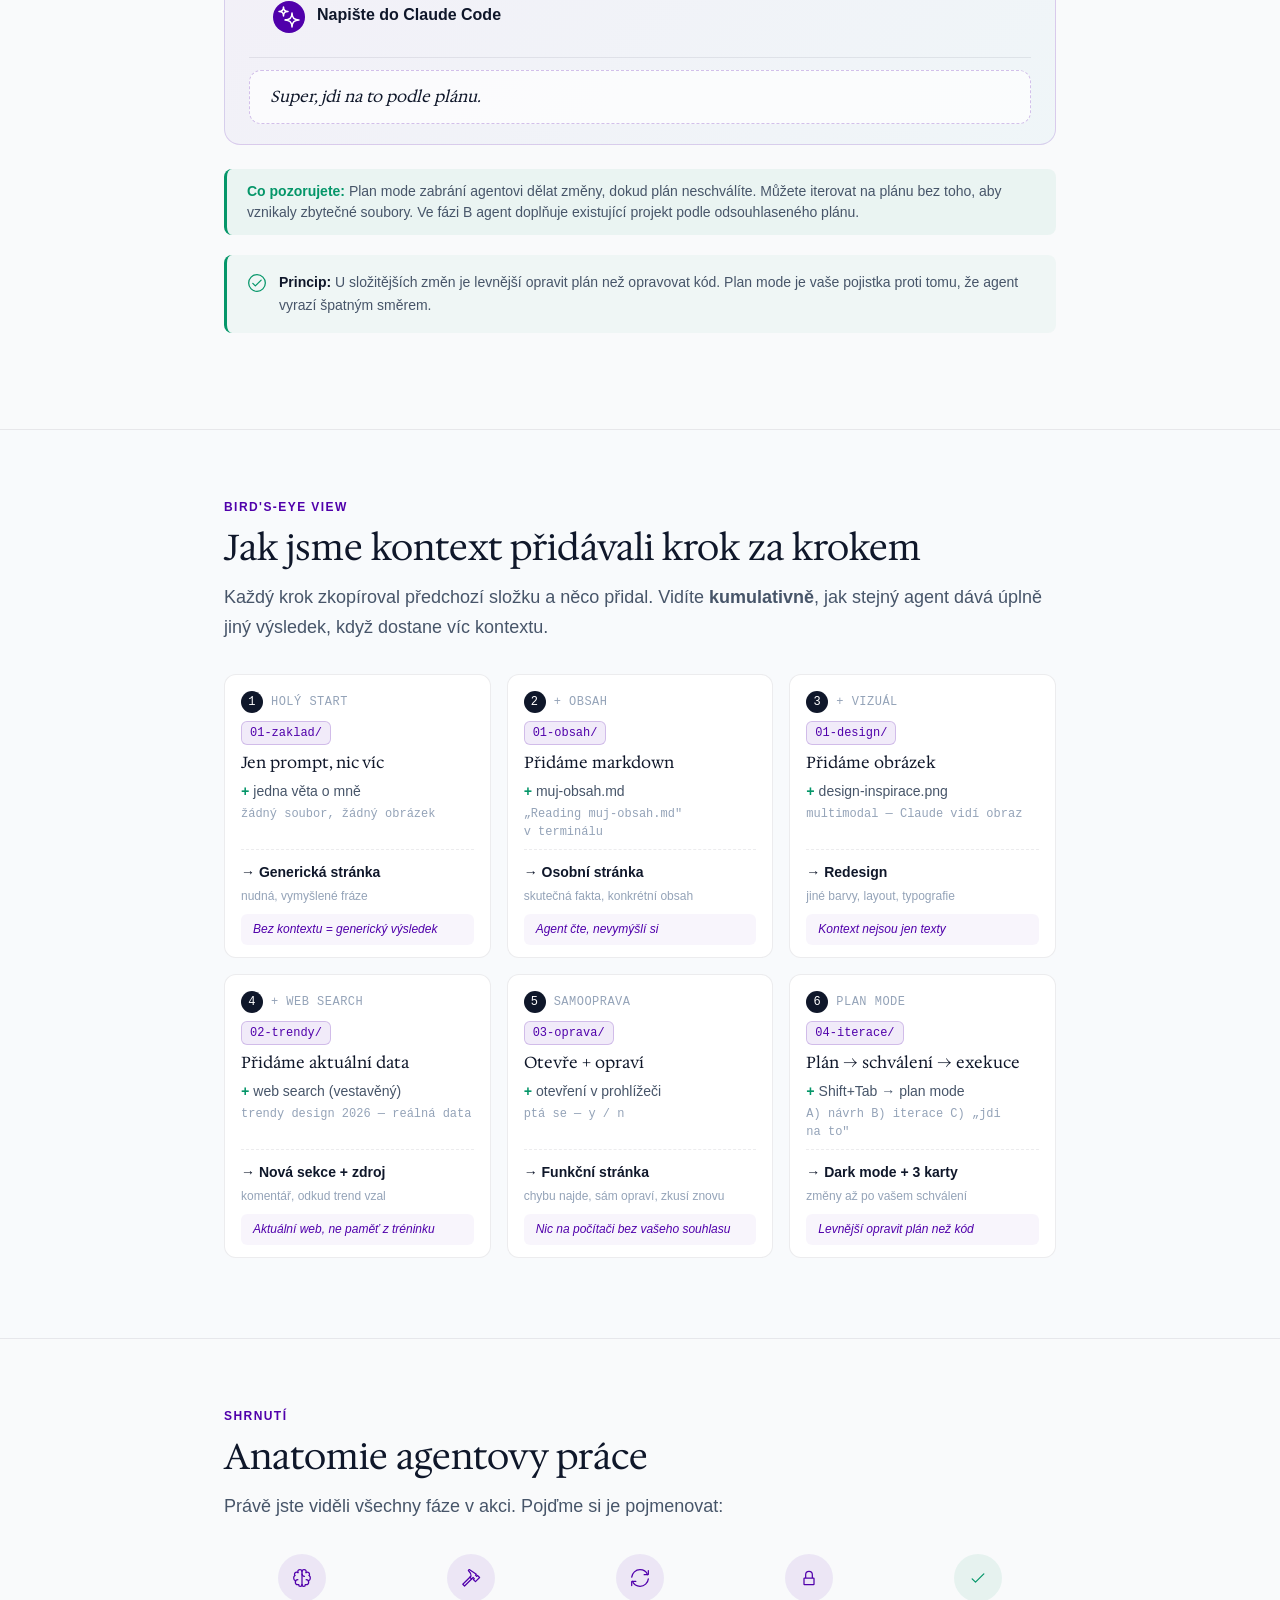
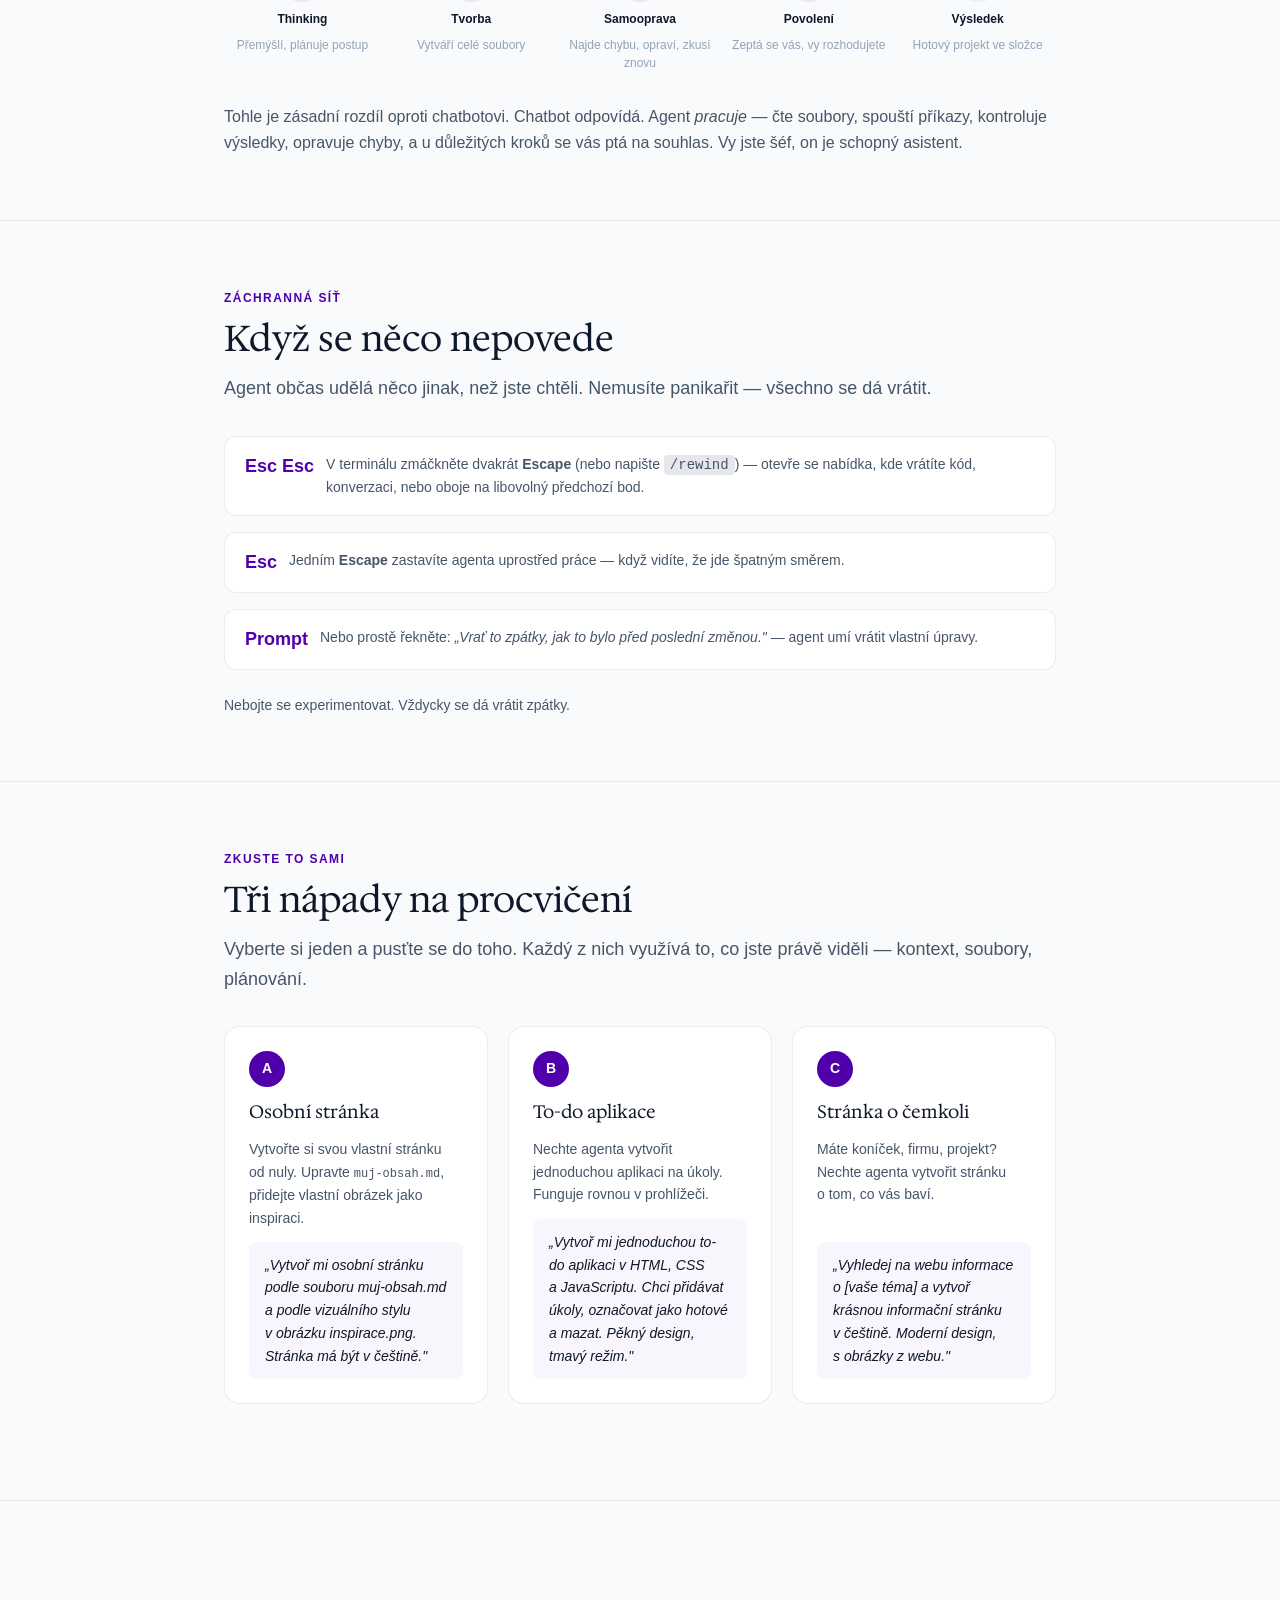
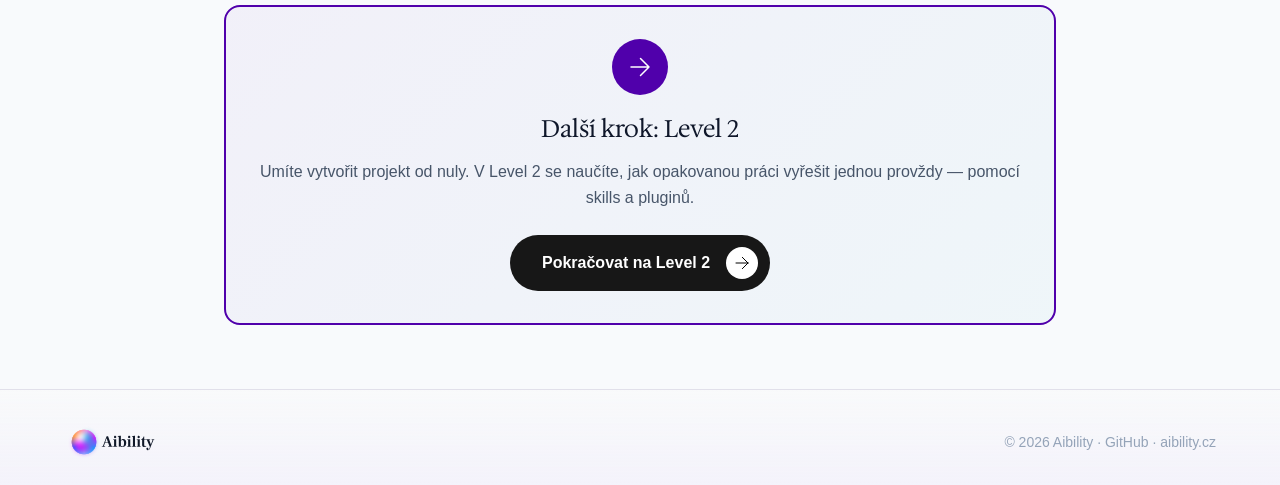
==== commit 99a672a2: "feat(site): port workshop-visuals gems into public pages Bring the richest visualizations from works" ====
--- a/site/level-1/index.html
+++ b/site/level-1/index.html
@@ -95,6 +95,51 @@
         .next-step__icon { display: inline-flex; align-items: center; justify-content: center; width: 56px; height: 56px; background: var(--color-accent-primary); color: white; border-radius: var(--radius-full); font-size: var(--text-2xl); margin-bottom: var(--space-4); }
         .next-step__title { font-family: var(--font-family-headings); font-size: var(--text-2xl); color: var(--color-text-primary); margin: 0 0 var(--space-3); font-weight: var(--font-normal); }
         .next-step__desc { font-size: var(--text-base); color: var(--color-text-secondary); margin: 0 0 var(--space-6); line-height: var(--leading-relaxed); }
+
+        /* Wireframe — anatomy of the output with source badges */
+        .wireframe-layout { display: grid; grid-template-columns: 1.3fr 1fr; gap: var(--space-8); margin-top: var(--space-6); }
+        @media (max-width: 860px) { .wireframe-layout { grid-template-columns: 1fr; gap: var(--space-6); } }
+        .wireframe-layout__head { font-family: var(--font-family); font-size: var(--text-xs); font-weight: var(--font-semibold); letter-spacing: 0.08em; text-transform: uppercase; color: var(--color-text-tertiary); margin-bottom: var(--space-3); }
+        .wireframe { background: var(--color-bg-secondary); border: 1px dashed var(--color-border-light); border-radius: var(--radius-lg); padding: var(--space-3); display: flex; flex-direction: column; gap: var(--space-2); }
+        .wire-row { background: var(--color-bg-card); border: 1px solid var(--color-border); border-radius: var(--radius-md); padding: var(--space-3) var(--space-4); display: flex; align-items: center; gap: var(--space-3); font-size: var(--text-sm); }
+        .wire-row__icon { width: 32px; height: 32px; flex-shrink: 0; border-radius: var(--radius-md); background: var(--color-bg-secondary); border: 1px solid var(--color-border); display: flex; align-items: center; justify-content: center; color: var(--color-text-secondary); font-size: var(--text-lg); }
+        .wire-row__body { display: flex; flex-direction: column; gap: 2px; min-width: 0; flex: 1; }
+        .wire-row__name { font-weight: var(--font-semibold); color: var(--color-text-primary); font-size: var(--text-sm); line-height: var(--leading-snug); }
+        .wire-row__desc { color: var(--color-text-tertiary); font-size: var(--text-xs); line-height: var(--leading-snug); }
+        .wr-source { font-family: "SF Mono", Menlo, Consolas, monospace; font-size: var(--text-xs); padding: 3px 10px; border-radius: var(--radius-full); white-space: nowrap; flex-shrink: 0; border: 1px solid var(--color-border); background: var(--color-bg-card); color: var(--color-text-secondary); }
+        .wr-source--purple { background: rgba(80, 0, 171, 0.08);  border-color: rgba(80, 0, 171, 0.2);   color: var(--color-accent-primary); }
+        .wr-source--teal   { background: rgba(8, 145, 178, 0.08); border-color: rgba(8, 145, 178, 0.2);  color: var(--color-accent-secondary); }
+        .wr-source--amber  { background: rgba(217, 119, 6, 0.08); border-color: rgba(217, 119, 6, 0.2);  color: var(--color-warning); }
+        .wr-source--green  { background: rgba(5, 150, 105, 0.08); border-color: rgba(5, 150, 105, 0.2);  color: var(--color-success); }
+        .wr-source--ink    { background: var(--color-text-primary); border-color: var(--color-text-primary); color: #fff; }
+        @media (max-width: 520px) { .wire-row { flex-wrap: wrap; } .wr-source { margin-left: 44px; } }
+
+        /* Cumulative demo flow — bird's-eye view across 6 prompts */
+        .demoflow { display: grid; grid-template-columns: repeat(3, 1fr); gap: var(--space-4); margin: var(--space-6) 0 var(--space-4); }
+        @media (max-width: 980px) { .demoflow { grid-template-columns: repeat(2, 1fr); } }
+        @media (max-width: 560px) { .demoflow { grid-template-columns: 1fr; } }
+        .demo-step { position: relative; background: var(--color-bg-card); border: 1px solid var(--color-border); border-radius: var(--radius-lg); padding: var(--space-4) var(--space-4) var(--space-3); display: flex; flex-direction: column; gap: var(--space-2); min-height: 220px; }
+        .demo-step__num { display: inline-flex; align-items: center; gap: var(--space-2); font-family: "SF Mono", Menlo, Consolas, monospace; font-size: var(--text-xs); color: var(--color-text-tertiary); letter-spacing: 0.04em; text-transform: uppercase; }
+        .demo-step__num .n { display: inline-grid; place-items: center; width: 22px; height: 22px; border-radius: var(--radius-full); background: var(--color-text-primary); color: #fff; font-size: var(--text-xs); font-family: "SF Mono", Menlo, Consolas, monospace; }
+        .demo-step__folder { align-self: flex-start; font-family: "SF Mono", Menlo, Consolas, monospace; font-size: var(--text-xs); color: var(--color-accent-primary); background: rgba(80, 0, 171, 0.08); border: 1px solid rgba(80, 0, 171, 0.2); padding: 2px 8px; border-radius: var(--radius-sm); }
+        .demo-step__title { font-family: var(--font-family-headings); font-size: var(--text-base); font-weight: var(--font-normal); color: var(--color-text-primary); margin: 0; line-height: var(--leading-snug); }
+        .demo-step__added { font-size: var(--text-sm); color: var(--color-text-secondary); display: flex; flex-direction: column; gap: 2px; }
+        .demo-step__added .plus { color: var(--color-success); font-family: "SF Mono", Menlo, Consolas, monospace; font-weight: var(--font-semibold); }
+        .demo-step__added .hint { font-size: var(--text-xs); color: var(--color-text-tertiary); font-family: "SF Mono", Menlo, Consolas, monospace; }
+        .demo-step__result { font-size: var(--text-sm); margin-top: auto; padding-top: var(--space-3); border-top: 1px dashed var(--color-border); }
+        .demo-step__result b { display: block; color: var(--color-text-primary); margin-bottom: 2px; }
+        .demo-step__result .hint { font-size: var(--text-xs); color: var(--color-text-tertiary); }
+        .demo-step__principle { font-size: var(--text-xs); color: var(--color-accent-primary); background: rgba(80, 0, 171, 0.04); border-radius: var(--radius-sm); padding: var(--space-2) var(--space-3); font-style: italic; line-height: var(--leading-snug); }
+
+        /* Plan mode A/B/C mini-pipeline */
+        .planmode-flow { display: grid; grid-template-columns: 1fr 1fr 1fr; gap: var(--space-3); margin: var(--space-5) 0 var(--space-8); }
+        @media (max-width: 720px) { .planmode-flow { grid-template-columns: 1fr; } }
+        .planmode-step { position: relative; background: rgba(80, 0, 171, 0.04); border: 1px solid rgba(80, 0, 171, 0.16); border-radius: var(--radius-lg); padding: var(--space-4) var(--space-4); display: flex; flex-direction: column; gap: var(--space-1); }
+        .planmode-step__letter { display: inline-grid; place-items: center; width: 24px; height: 24px; border-radius: var(--radius-full); background: var(--color-accent-primary); color: #fff; font-family: "SF Mono", Menlo, Consolas, monospace; font-size: var(--text-xs); font-weight: var(--font-bold); margin-bottom: var(--space-1); }
+        .planmode-step__name { font-weight: var(--font-semibold); color: var(--color-text-primary); font-size: var(--text-sm); }
+        .planmode-step__desc { font-size: var(--text-xs); color: var(--color-text-secondary); line-height: var(--leading-snug); }
+        .planmode-step + .planmode-step::before { content: '→'; position: absolute; left: calc(var(--space-3) * -1 - 4px); top: 50%; transform: translateY(-50%); color: var(--color-text-tertiary); font-size: var(--text-base); }
+        @media (max-width: 720px) { .planmode-step + .planmode-step::before { content: '↓'; left: 50%; top: calc(var(--space-3) * -1 - 2px); transform: translateX(-50%); } }
     </style>
 </head>
 <body>
@@ -136,6 +181,76 @@
             </div>
         </section>
 
+        <!-- Co postavíte -->
+        <section class="content-section">
+            <div class="content-section__container">
+                <span class="content-section__eyebrow">Co postavíte</span>
+                <h2 class="content-section__title">Osobní landing page&nbsp;— o&nbsp;vás, pro&nbsp;vás</h2>
+                <p class="content-section__lead">
+                    Klasická vizitka, kterou by si člověk jinak bastlil půl víkendu. Začneme úplně od&nbsp;nuly a&nbsp;za&nbsp;chvíli máte stránku s&nbsp;osobním obsahem, vlastním designem, sekcí o&nbsp;aktuálních trendech, samoopravou a&nbsp;na&nbsp;konci dark módem s&nbsp;kartami. Všechno v&nbsp;jednom HTML souboru&nbsp;— otevřete v&nbsp;prohlížeči a&nbsp;můžete sdílet.
+                </p>
+
+                <div class="wireframe-layout">
+                    <div>
+                        <div class="wireframe-layout__head">Z čeho finální stránka je</div>
+                        <div class="wireframe">
+                            <div class="wire-row">
+                                <div class="wire-row__icon"><i class="iconoir-user" aria-hidden="true"></i></div>
+                                <div class="wire-row__body">
+                                    <span class="wire-row__name">Hero&nbsp;— jméno a&nbsp;intro</span>
+                                    <span class="wire-row__desc">kdo jste, co děláte, kde</span>
+                                </div>
+                                <span class="wr-source wr-source--purple">muj-obsah.md</span>
+                            </div>
+                            <div class="wire-row">
+                                <div class="wire-row__icon"><i class="iconoir-design-pencil" aria-hidden="true"></i></div>
+                                <div class="wire-row__body">
+                                    <span class="wire-row__name">Vizuální jazyk</span>
+                                    <span class="wire-row__desc">barvy, typografie, layout, tlačítka</span>
+                                </div>
+                                <span class="wr-source wr-source--amber">design-inspirace.png</span>
+                            </div>
+                            <div class="wire-row">
+                                <div class="wire-row__icon"><i class="iconoir-graph-up" aria-hidden="true"></i></div>
+                                <div class="wire-row__body">
+                                    <span class="wire-row__name">Sekce „Trendy 2026"</span>
+                                    <span class="wire-row__desc">co je teď v&nbsp;designu osobních stránek</span>
+                                </div>
+                                <span class="wr-source wr-source--green">web search</span>
+                            </div>
+                            <div class="wire-row">
+                                <div class="wire-row__icon"><i class="iconoir-view-columns-3" aria-hidden="true"></i></div>
+                                <div class="wire-row__body">
+                                    <span class="wire-row__name">„Co dělám"&nbsp;— 3 karty</span>
+                                    <span class="wire-row__desc">přehled vaší činnosti</span>
+                                </div>
+                                <span class="wr-source wr-source--teal">plan mode</span>
+                            </div>
+                            <div class="wire-row">
+                                <div class="wire-row__icon"><i class="iconoir-half-moon" aria-hidden="true"></i></div>
+                                <div class="wire-row__body">
+                                    <span class="wire-row__name">Dark mode</span>
+                                    <span class="wire-row__desc">celá stránka v&nbsp;tmavém režimu</span>
+                                </div>
+                                <span class="wr-source wr-source--teal">plan mode</span>
+                            </div>
+                        </div>
+                    </div>
+
+                    <div>
+                        <div class="wireframe-layout__head">Jak to chodí</div>
+                        <ul class="learn-box__list" style="gap: var(--space-4);">
+                            <li><i class="iconoir-folder"></i><span><strong>Kumulativní složky</strong>&nbsp;— každý krok udělá kopii předchozí složky a&nbsp;něco přidá. Vidíte, jak stejný agent dává jiný výsledek s&nbsp;jiným kontextem.</span></li>
+                            <li><i class="iconoir-media-image"></i><span><strong>Multimodální</strong>&nbsp;— Claude vidí obrázek a&nbsp;převezme z&nbsp;něj barvy, typografii, spacing.</span></li>
+                            <li><i class="iconoir-globe"></i><span><strong>Grounding</strong>&nbsp;— trendy si najde na&nbsp;webu, přidá odkaz, odkud je vzal.</span></li>
+                            <li><i class="iconoir-list-select"></i><span><strong>Plan mode</strong>&nbsp;— u&nbsp;poslední úpravy nejdřív navrhne plán. Schvalujete, pak teprve sahá na&nbsp;kód.</span></li>
+                            <li><i class="iconoir-code-brackets"></i><span><strong>Výstup</strong>&nbsp;— HTML, které se otevírá v&nbsp;prohlížeči. Žádný build, žádné závislosti.</span></li>
+                        </ul>
+                    </div>
+                </div>
+            </div>
+        </section>
+
         <!-- Preparation -->
         <section class="content-section">
             <div class="content-section__container">
@@ -308,6 +423,24 @@
                     Pro složitější úkoly má Claude&nbsp;Code speciální režim: nejdřív naplánuje, co udělá, a&nbsp;teprve pak to provede. Tenhle krok ukážeme ve dvou fázích.
                 </p>
 
+                <div class="planmode-flow">
+                    <div class="planmode-step">
+                        <span class="planmode-step__letter">A</span>
+                        <span class="planmode-step__name">Plán</span>
+                        <span class="planmode-step__desc">Shift+Tab → plan mode. Agent navrhne, <strong>nic nemění</strong>.</span>
+                    </div>
+                    <div class="planmode-step">
+                        <span class="planmode-step__letter">B</span>
+                        <span class="planmode-step__name">Iterace</span>
+                        <span class="planmode-step__desc">Upravíte plán bez vznikajících souborů. Zdarma, dokud neschválíte.</span>
+                    </div>
+                    <div class="planmode-step">
+                        <span class="planmode-step__letter">C</span>
+                        <span class="planmode-step__name">Schválení</span>
+                        <span class="planmode-step__desc">„Jdi na&nbsp;to" → agent provede přesně to, co bylo odsouhlaseno.</span>
+                    </div>
+                </div>
+
                 <h3 class="sub-heading">Fáze A&nbsp;— návrh plánu</h3>
                 <p style="color: var(--color-text-secondary); margin-bottom: var(--space-4);">Před tímhle promptem přepněte do <strong>plan mode</strong> stiskem <code style="background: var(--code-bg); padding: 2px 6px; border-radius: 4px;">Shift+Tab</code> (v&nbsp;terminálu uvidíte indikátor plan mode).</p>
 
@@ -337,6 +470,109 @@
                 <div class="callout callout--success">
                     <i class="iconoir-check-circle"></i>
                     <p><strong>Princip:</strong> U&nbsp;složitějších změn je levnější opravit plán než opravovat kód. Plan mode je vaše pojistka proti tomu, že agent vyrazí špatným směrem.</p>
+                </div>
+            </div>
+        </section>
+
+        <!-- Cumulative demo flow — bird's-eye view -->
+        <section class="content-section">
+            <div class="content-section__container">
+                <span class="content-section__eyebrow">Bird's-eye view</span>
+                <h2 class="content-section__title">Jak jsme kontext přidávali krok za&nbsp;krokem</h2>
+                <p class="content-section__lead">
+                    Každý krok zkopíroval předchozí složku a&nbsp;něco přidal. Vidíte <strong>kumulativně</strong>, jak stejný agent dává úplně jiný výsledek, když dostane víc kontextu.
+                </p>
+
+                <div class="demoflow">
+                    <div class="demo-step">
+                        <div class="demo-step__num"><span class="n">1</span> holý start</div>
+                        <span class="demo-step__folder">01-zaklad/</span>
+                        <h3 class="demo-step__title">Jen prompt, nic víc</h3>
+                        <div class="demo-step__added">
+                            <span><span class="plus">+</span> jedna věta o&nbsp;mně</span>
+                            <span class="hint">žádný soubor, žádný obrázek</span>
+                        </div>
+                        <div class="demo-step__result">
+                            <b>→ Generická stránka</b>
+                            <span class="hint">nudná, vymyšlené fráze</span>
+                        </div>
+                        <div class="demo-step__principle">Bez kontextu = generický výsledek</div>
+                    </div>
+
+                    <div class="demo-step">
+                        <div class="demo-step__num"><span class="n">2</span> + obsah</div>
+                        <span class="demo-step__folder">01-obsah/</span>
+                        <h3 class="demo-step__title">Přidáme markdown</h3>
+                        <div class="demo-step__added">
+                            <span><span class="plus">+</span> muj-obsah.md</span>
+                            <span class="hint">„Reading muj-obsah.md" v&nbsp;terminálu</span>
+                        </div>
+                        <div class="demo-step__result">
+                            <b>→ Osobní stránka</b>
+                            <span class="hint">skutečná fakta, konkrétní obsah</span>
+                        </div>
+                        <div class="demo-step__principle">Agent čte, nevymýšlí si</div>
+                    </div>
+
+                    <div class="demo-step">
+                        <div class="demo-step__num"><span class="n">3</span> + vizuál</div>
+                        <span class="demo-step__folder">01-design/</span>
+                        <h3 class="demo-step__title">Přidáme obrázek</h3>
+                        <div class="demo-step__added">
+                            <span><span class="plus">+</span> design-inspirace.png</span>
+                            <span class="hint">multimodal — Claude vidí obraz</span>
+                        </div>
+                        <div class="demo-step__result">
+                            <b>→ Redesign</b>
+                            <span class="hint">jiné barvy, layout, typografie</span>
+                        </div>
+                        <div class="demo-step__principle">Kontext nejsou jen texty</div>
+                    </div>
+
+                    <div class="demo-step">
+                        <div class="demo-step__num"><span class="n">4</span> + web search</div>
+                        <span class="demo-step__folder">02-trendy/</span>
+                        <h3 class="demo-step__title">Přidáme aktuální data</h3>
+                        <div class="demo-step__added">
+                            <span><span class="plus">+</span> web search (vestavěný)</span>
+                            <span class="hint">trendy design 2026 — reálná data</span>
+                        </div>
+                        <div class="demo-step__result">
+                            <b>→ Nová sekce + zdroj</b>
+                            <span class="hint">komentář, odkud trend vzal</span>
+                        </div>
+                        <div class="demo-step__principle">Aktuální web, ne paměť z&nbsp;tréninku</div>
+                    </div>
+
+                    <div class="demo-step">
+                        <div class="demo-step__num"><span class="n">5</span> samooprava</div>
+                        <span class="demo-step__folder">03-oprava/</span>
+                        <h3 class="demo-step__title">Otevře + opraví</h3>
+                        <div class="demo-step__added">
+                            <span><span class="plus">+</span> otevření v&nbsp;prohlížeči</span>
+                            <span class="hint">ptá se — y / n</span>
+                        </div>
+                        <div class="demo-step__result">
+                            <b>→ Funkční stránka</b>
+                            <span class="hint">chybu najde, sám opraví, zkusí znovu</span>
+                        </div>
+                        <div class="demo-step__principle">Nic na&nbsp;počítači bez vašeho souhlasu</div>
+                    </div>
+
+                    <div class="demo-step">
+                        <div class="demo-step__num"><span class="n">6</span> plan mode</div>
+                        <span class="demo-step__folder">04-iterace/</span>
+                        <h3 class="demo-step__title">Plán → schválení → exekuce</h3>
+                        <div class="demo-step__added">
+                            <span><span class="plus">+</span> Shift+Tab → plan mode</span>
+                            <span class="hint">A) návrh  B) iterace  C) „jdi na&nbsp;to"</span>
+                        </div>
+                        <div class="demo-step__result">
+                            <b>→ Dark mode + 3 karty</b>
+                            <span class="hint">změny až po&nbsp;vašem schválení</span>
+                        </div>
+                        <div class="demo-step__principle">Levnější opravit plán než kód</div>
+                    </div>
                 </div>
             </div>
         </section>
@@ -385,7 +621,7 @@
         </section>
 
         <!-- Undo / rewind -->
-        <section class="content-section">
+        <section class="content-section" id="zachranna-sit">
             <div class="content-section__container">
                 <span class="content-section__eyebrow">Záchranná síť</span>
                 <h2 class="content-section__title">Když se něco nepovede</h2>
